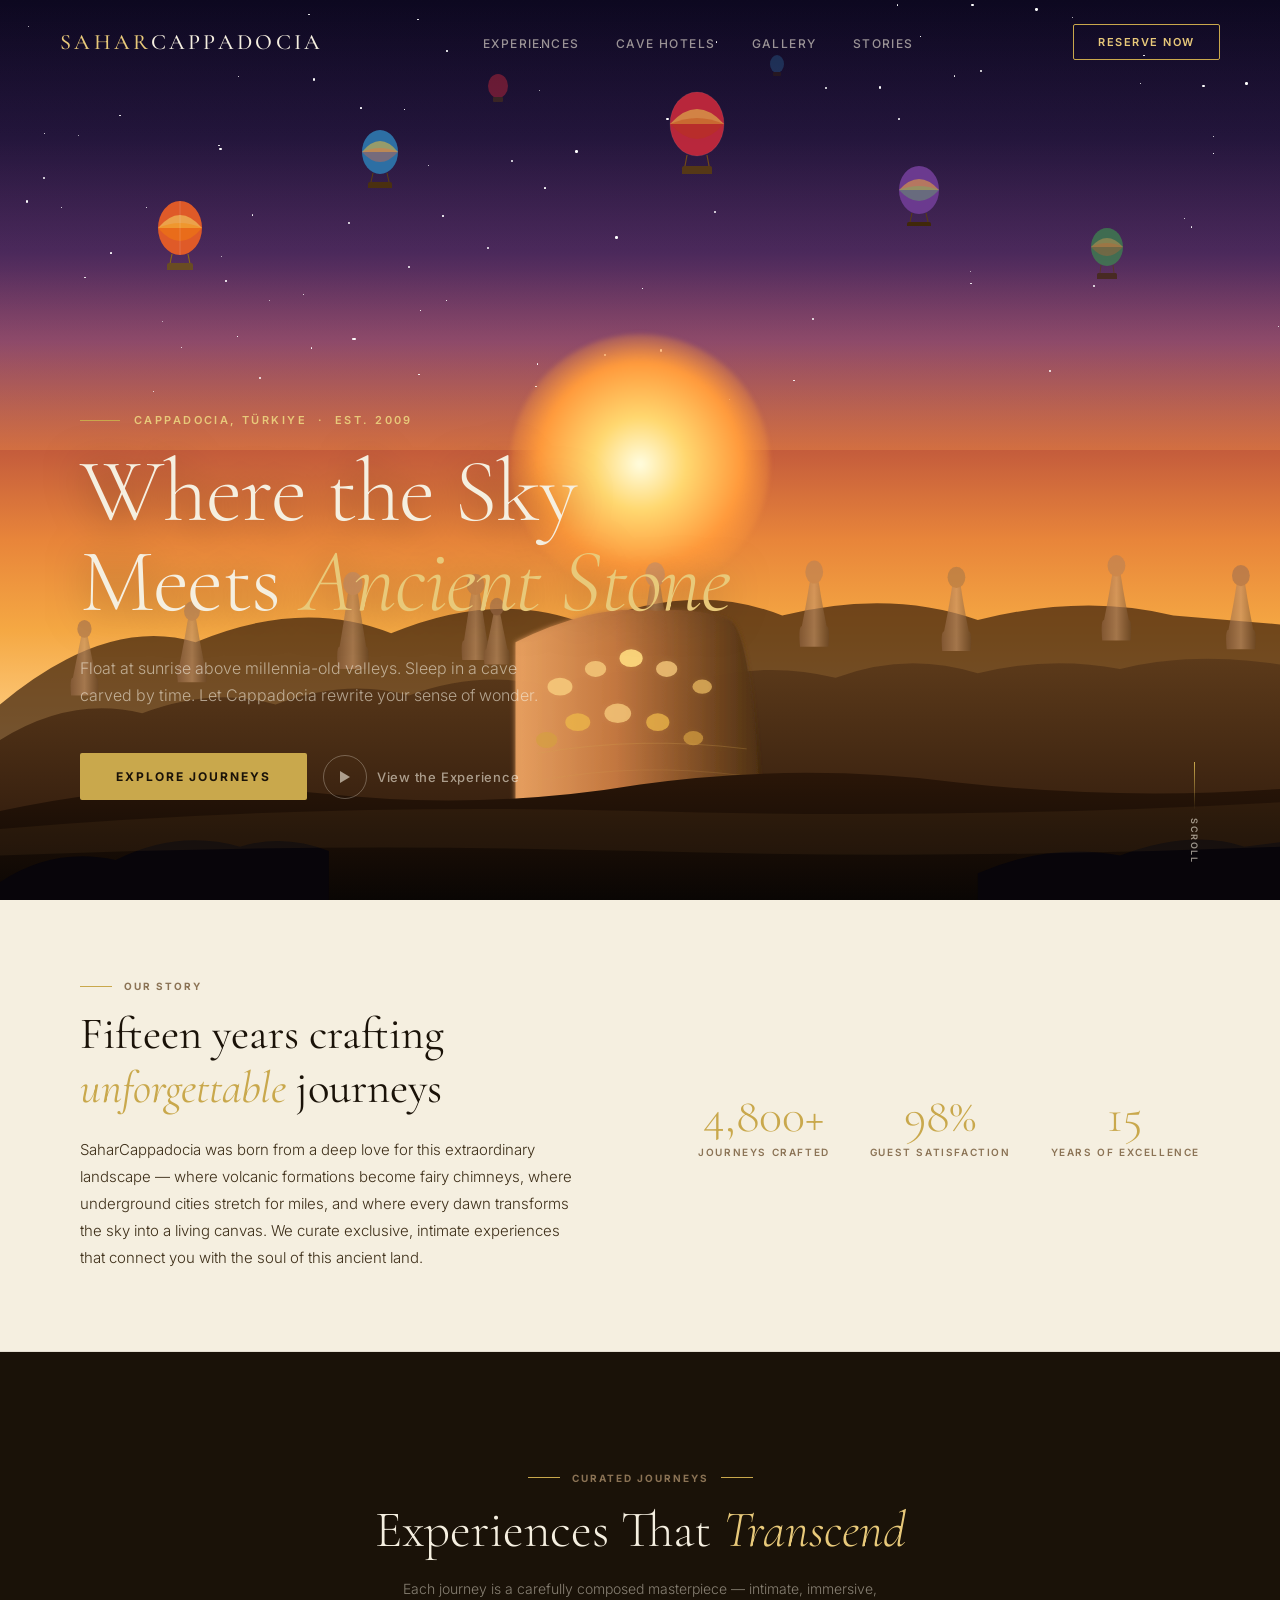
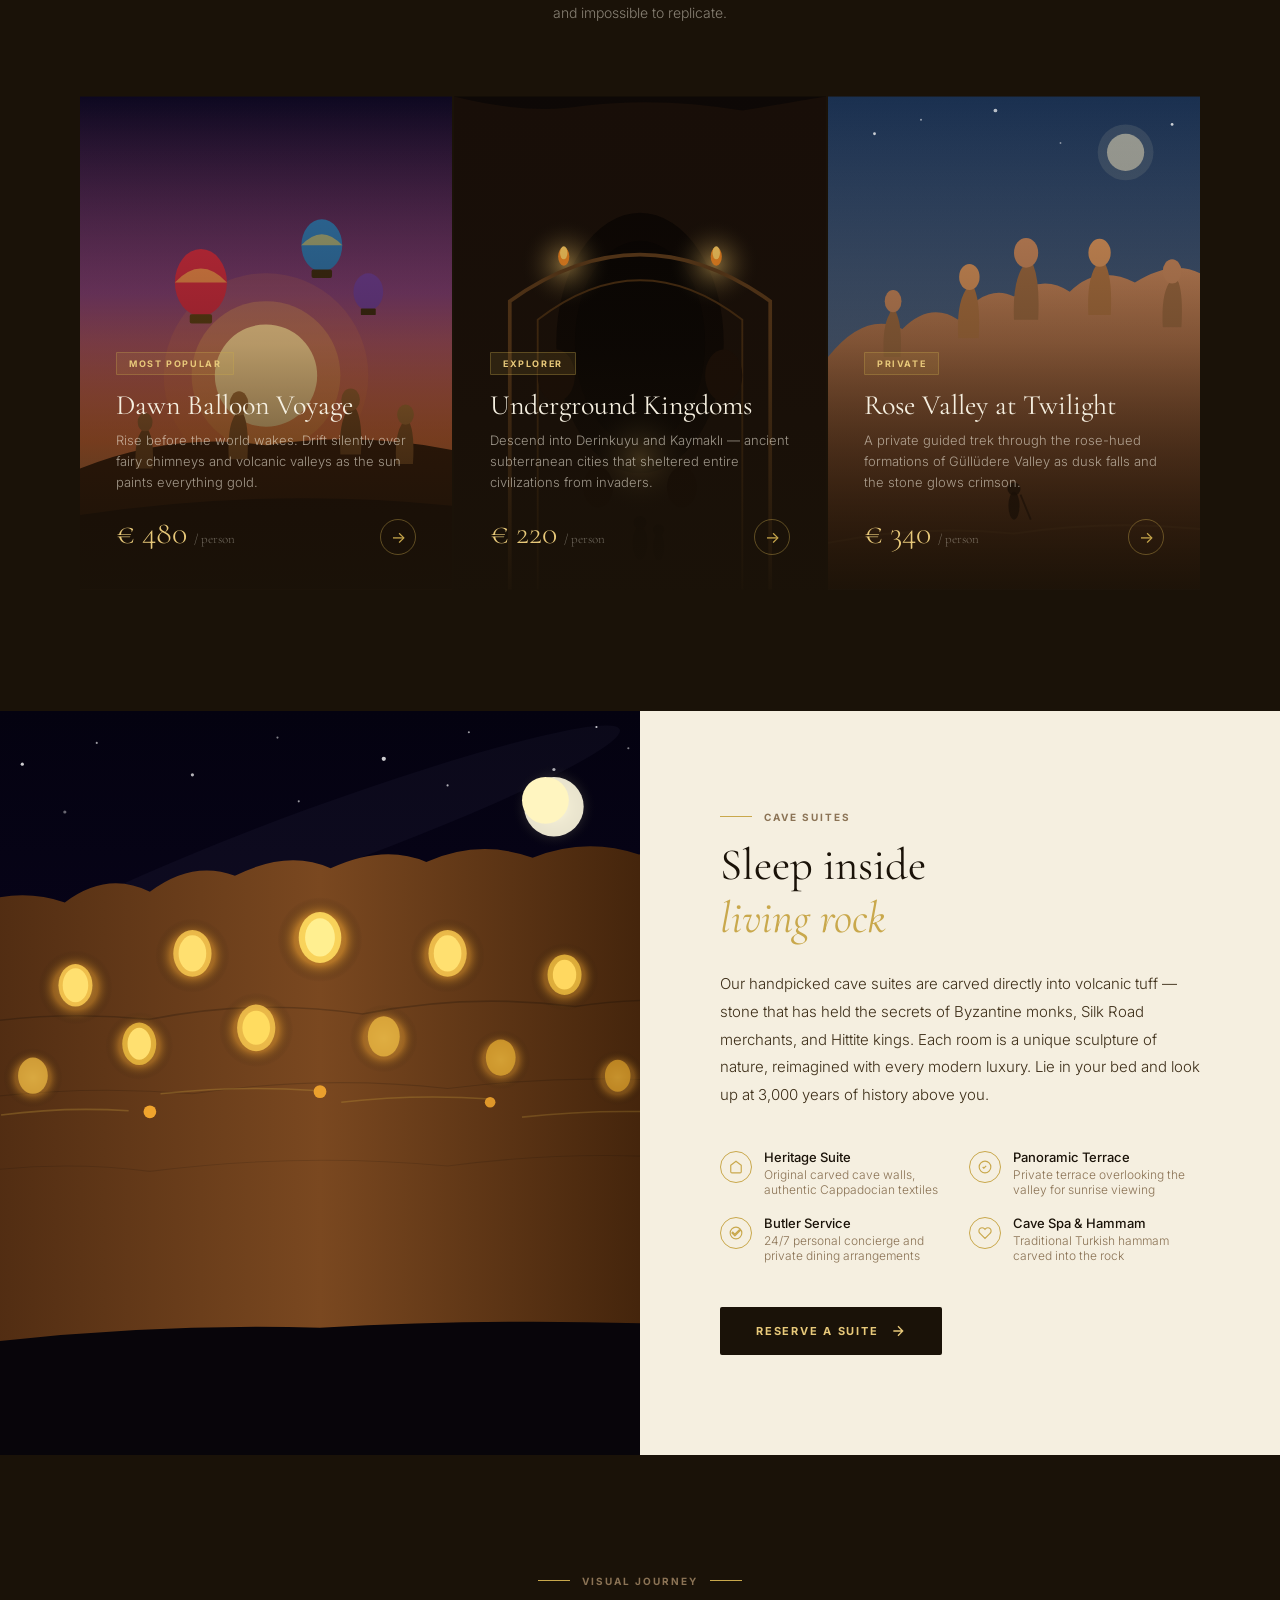
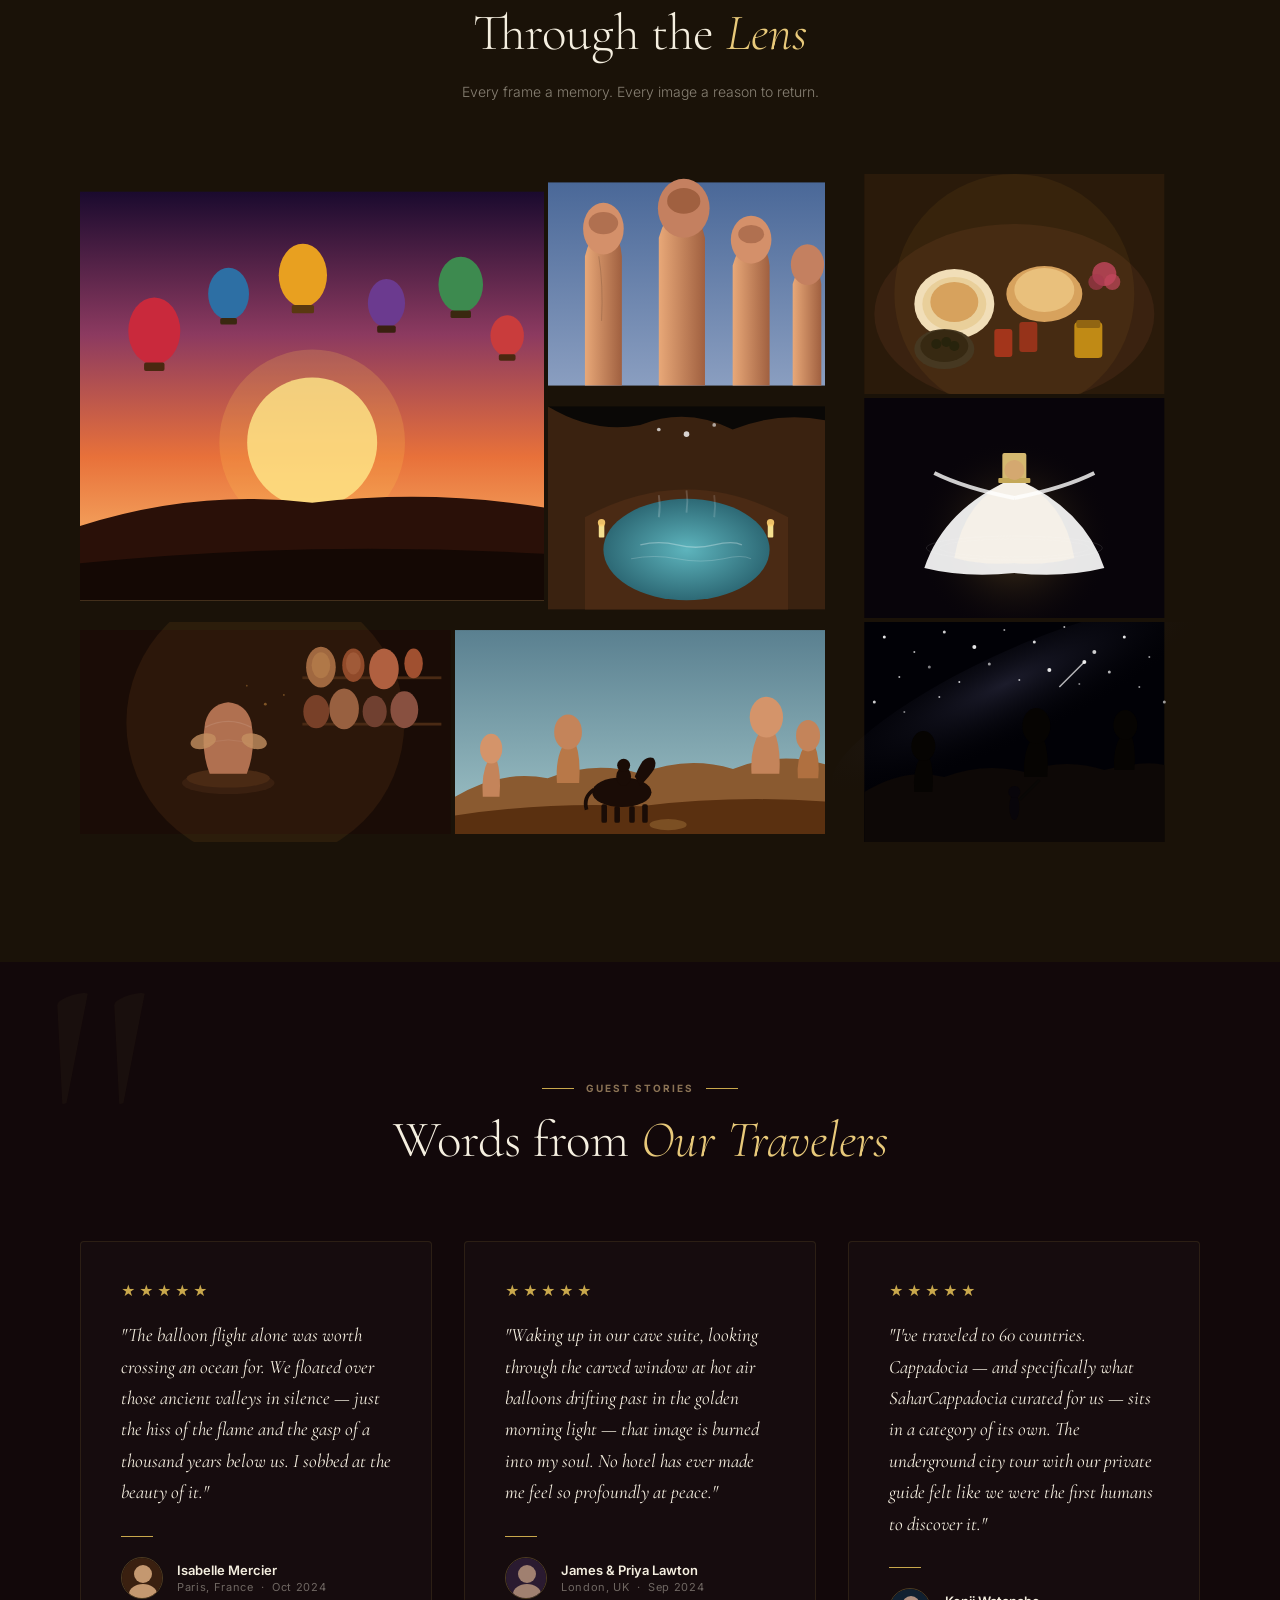
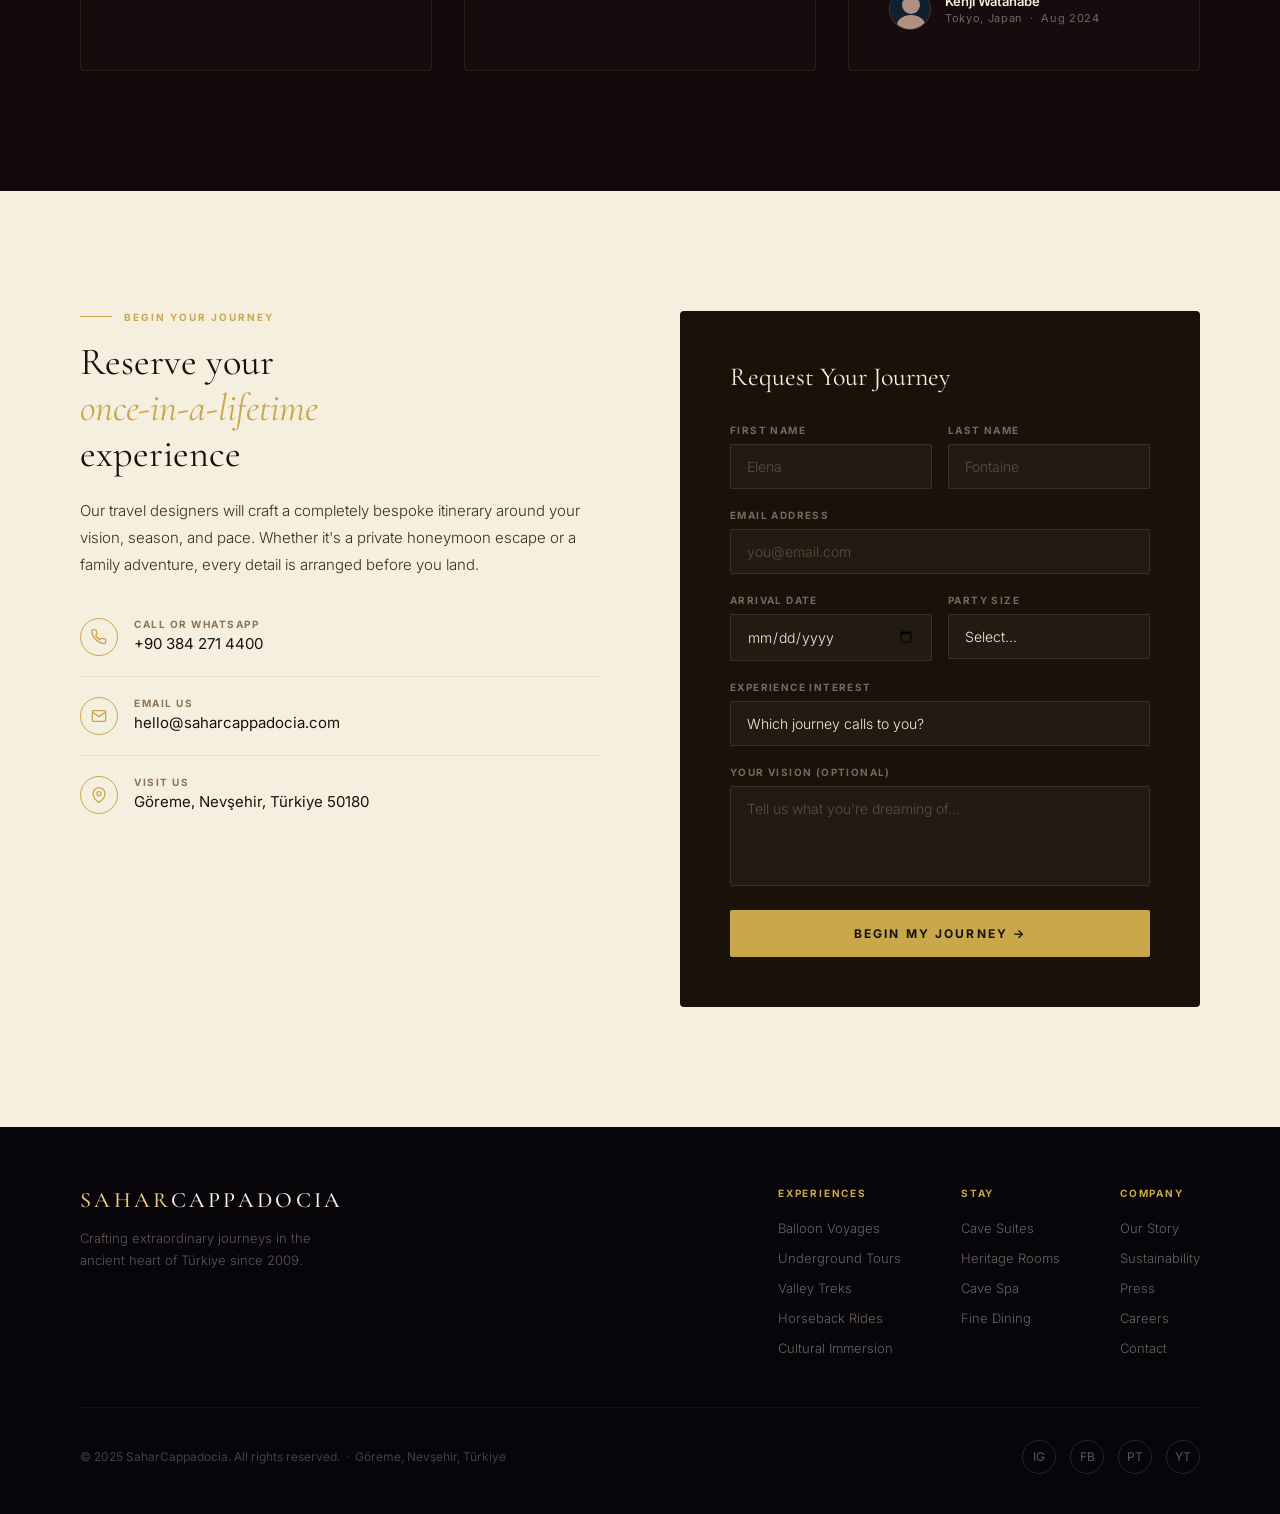
==== index.html @ 746d3b8e "Rename sahar-cappadocia.html to index.html" ====
<!DOCTYPE html>
<html lang="en">
<head>
  <meta charset="UTF-8">
  <meta name="viewport" content="width=device-width, initial-scale=1.0">
  <title>SaharCappadocia — Luxury Travel in the Heart of Türkiye</title>
  <link rel="preconnect" href="https://fonts.googleapis.com">
  <link href="https://fonts.googleapis.com/css2?family=Cormorant+Garamond:ital,wght@0,300;0,400;0,500;0,600;1,300;1,400;1,500&family=Inter:wght@300;400;500;600&family=Playfair+Display:ital,wght@0,400;0,700;1,400&display=swap" rel="stylesheet">
  <style>
    *, *::before, *::after { box-sizing: border-box; margin: 0; padding: 0; }

    :root {
      --gold: #C9A84C;
      --gold-light: #E8C97A;
      --gold-pale: rgba(201,168,76,0.12);
      --cream: #F5EFE0;
      --cream-dim: rgba(245,239,224,0.6);
      --ink: #1A1208;
      --ink-mid: #3D2E18;
      --dawn-sky: #FF8C42;
      --dawn-mid: #FFB347;
      --dusk-purple: #2D1B4E;
      --stone: #8B7355;
      --stone-light: #C4A882;
    }

    html { scroll-behavior: smooth; }

    body {
      font-family: 'Inter', sans-serif;
      background: var(--ink);
      color: var(--cream);
      overflow-x: hidden;
    }

    /* ══════════════════════════
       NAVIGATION
    ══════════════════════════ */
    nav {
      position: fixed;
      top: 0; left: 0; right: 0;
      z-index: 100;
      padding: 24px 60px;
      display: flex;
      align-items: center;
      justify-content: space-between;
      transition: all 0.5s ease;
    }
    nav.scrolled {
      background: rgba(26,18,8,0.92);
      backdrop-filter: blur(20px);
      padding: 16px 60px;
      border-bottom: 1px solid rgba(201,168,76,0.15);
    }

    .nav-logo {
      font-family: 'Cormorant Garamond', serif;
      font-size: 22px;
      font-weight: 500;
      letter-spacing: 0.15em;
      text-transform: uppercase;
      color: var(--gold-light);
      text-decoration: none;
    }
    .nav-logo span { color: var(--cream); }

    .nav-links {
      display: flex;
      gap: 36px;
      list-style: none;
    }
    .nav-links a {
      font-size: 12px;
      font-weight: 500;
      letter-spacing: 0.12em;
      text-transform: uppercase;
      color: var(--cream-dim);
      text-decoration: none;
      transition: color 0.3s;
    }
    .nav-links a:hover { color: var(--gold-light); }

    .nav-cta {
      padding: 10px 24px;
      border: 1px solid var(--gold);
      border-radius: 2px;
      font-size: 11px;
      font-weight: 600;
      letter-spacing: 0.14em;
      text-transform: uppercase;
      color: var(--gold-light);
      text-decoration: none;
      transition: all 0.3s;
    }
    .nav-cta:hover { background: var(--gold); color: var(--ink); }

    /* ══════════════════════════
       HERO — CINEMATIC SUNRISE
    ══════════════════════════ */
    #hero {
      position: relative;
      width: 100vw;
      height: 100vh;
      min-height: 700px;
      overflow: hidden;
      display: flex;
      align-items: flex-end;
    }

    /* Sky gradient layers */
    .sky-layer {
      position: absolute;
      inset: 0;
    }

    #sky-base {
      background: linear-gradient(
        180deg,
        #0d0820 0%,
        #1a0f3a 15%,
        #3d1f5c 28%,
        #7b3a6e 38%,
        #c45c3c 50%,
        #e8853a 60%,
        #f5a843 70%,
        #fdc97a 80%,
        #fde8b8 90%,
        #fff5e0 100%
      );
    }

    /* Sun glow */
    #sun-glow {
      position: absolute;
      bottom: 34%;
      left: 50%;
      transform: translateX(-50%);
      width: 260px;
      height: 260px;
      border-radius: 50%;
      background: radial-gradient(circle, #fffde0 0%, #ffd870 25%, #ff9a3c 55%, transparent 75%);
      filter: blur(2px);
      animation: sunrise 8s ease-out forwards;
    }

    @keyframes sunrise {
      from { bottom: 28%; opacity: 0.4; }
      to   { bottom: 34%; opacity: 1; }
    }

    /* Atmospheric haze */
    #haze {
      position: absolute;
      bottom: 0; left: 0; right: 0;
      height: 50%;
      background: linear-gradient(to top,
        rgba(253,168,80,0.25) 0%,
        rgba(253,168,80,0.08) 40%,
        transparent 100%
      );
    }

    /* Mountain/valley silhouette — Cappadocia landscape */
    #landscape {
      position: absolute;
      bottom: 0; left: 0; right: 0;
      height: 55%;
    }

    #landscape svg {
      width: 100%;
      height: 100%;
      display: block;
    }

    /* Balloons */
    .balloon-wrap {
      position: absolute;
      animation: float linear infinite;
    }

    @keyframes float {
      0%   { transform: translateY(0px) translateX(0px); }
      25%  { transform: translateY(-18px) translateX(6px); }
      50%  { transform: translateY(-8px) translateX(-4px); }
      75%  { transform: translateY(-22px) translateX(8px); }
      100% { transform: translateY(0px) translateX(0px); }
    }

    @keyframes drift {
      0%   { left: -8%; }
      100% { left: 108%; }
    }

    /* Stars */
    #stars {
      position: absolute;
      top: 0; left: 0; right: 0;
      height: 45%;
      overflow: hidden;
    }

    .star {
      position: absolute;
      border-radius: 50%;
      background: #fff;
      animation: twinkle var(--dur, 3s) ease-in-out infinite;
    }

    @keyframes twinkle {
      0%, 100% { opacity: var(--op, 0.8); }
      50% { opacity: 0.1; }
    }

    /* Hero content */
    #hero-content {
      position: relative;
      z-index: 10;
      width: 100%;
      padding: 0 80px 100px;
    }

    .hero-eyebrow {
      display: flex;
      align-items: center;
      gap: 14px;
      margin-bottom: 20px;
      opacity: 0;
      animation: fadeUp 1s ease 0.8s forwards;
    }

    .hero-eyebrow-line {
      width: 40px;
      height: 1px;
      background: var(--gold);
    }

    .hero-eyebrow span {
      font-size: 11px;
      font-weight: 600;
      letter-spacing: 0.22em;
      text-transform: uppercase;
      color: var(--gold-light);
    }

    .hero-title {
      font-family: 'Cormorant Garamond', serif;
      font-size: clamp(52px, 7vw, 96px);
      font-weight: 300;
      line-height: 1.0;
      letter-spacing: -0.01em;
      color: var(--cream);
      margin-bottom: 28px;
      opacity: 0;
      animation: fadeUp 1s ease 1s forwards;
      text-shadow: 0 4px 40px rgba(0,0,0,0.5);
    }

    .hero-title em {
      font-style: italic;
      color: var(--gold-light);
    }

    .hero-subtitle {
      font-size: 16px;
      font-weight: 300;
      line-height: 1.7;
      color: var(--cream-dim);
      max-width: 480px;
      margin-bottom: 44px;
      opacity: 0;
      animation: fadeUp 1s ease 1.2s forwards;
    }

    .hero-actions {
      display: flex;
      gap: 16px;
      align-items: center;
      opacity: 0;
      animation: fadeUp 1s ease 1.4s forwards;
    }

    .btn-primary {
      padding: 16px 36px;
      background: var(--gold);
      color: var(--ink);
      font-size: 12px;
      font-weight: 700;
      letter-spacing: 0.16em;
      text-transform: uppercase;
      text-decoration: none;
      border-radius: 2px;
      transition: all 0.3s;
    }
    .btn-primary:hover { background: var(--gold-light); transform: translateY(-2px); }

    .btn-ghost {
      display: flex;
      align-items: center;
      gap: 10px;
      color: var(--cream-dim);
      font-size: 13px;
      font-weight: 500;
      letter-spacing: 0.06em;
      text-decoration: none;
      transition: color 0.3s;
    }
    .btn-ghost:hover { color: var(--gold-light); }

    .play-circle {
      width: 44px;
      height: 44px;
      border-radius: 50%;
      border: 1px solid rgba(245,239,224,0.3);
      display: flex;
      align-items: center;
      justify-content: center;
      transition: border-color 0.3s;
    }
    .btn-ghost:hover .play-circle { border-color: var(--gold); }

    /* Scroll indicator */
    .scroll-hint {
      position: absolute;
      bottom: 36px;
      right: 80px;
      z-index: 10;
      display: flex;
      flex-direction: column;
      align-items: center;
      gap: 8px;
      opacity: 0;
      animation: fadeUp 1s ease 2s forwards;
    }

    .scroll-hint span {
      font-size: 9px;
      font-weight: 600;
      letter-spacing: 0.18em;
      text-transform: uppercase;
      color: var(--cream-dim);
      writing-mode: vertical-rl;
    }

    .scroll-line {
      width: 1px;
      height: 48px;
      background: linear-gradient(to bottom, var(--gold), transparent);
      animation: scrollPulse 2s ease-in-out infinite;
    }

    @keyframes scrollPulse {
      0%, 100% { opacity: 0.5; }
      50% { opacity: 1; }
    }

    @keyframes fadeUp {
      from { opacity: 0; transform: translateY(30px); }
      to   { opacity: 1; transform: translateY(0); }
    }

    /* ══════════════════════════
       INTRO STRIP
    ══════════════════════════ */
    #intro {
      background: var(--cream);
      color: var(--ink);
      padding: 80px 80px;
      display: flex;
      align-items: center;
      gap: 60px;
      border-bottom: 1px solid rgba(26,18,8,0.08);
    }

    .intro-text {
      flex: 1;
    }

    .section-eyebrow {
      display: flex;
      align-items: center;
      gap: 12px;
      margin-bottom: 16px;
    }
    .eyebrow-line { width: 32px; height: 1px; background: var(--gold); }
    .eyebrow-label {
      font-size: 10px;
      font-weight: 700;
      letter-spacing: 0.2em;
      text-transform: uppercase;
      color: var(--stone);
    }

    .intro-headline {
      font-family: 'Cormorant Garamond', serif;
      font-size: clamp(32px, 3.5vw, 52px);
      font-weight: 400;
      line-height: 1.2;
      color: var(--ink);
      margin-bottom: 20px;
    }
    .intro-headline em { font-style: italic; color: var(--gold); }

    .intro-body {
      font-size: 15px;
      font-weight: 300;
      line-height: 1.8;
      color: var(--ink-mid);
      max-width: 500px;
    }

    .intro-stats {
      display: flex;
      gap: 40px;
      flex-shrink: 0;
    }

    .stat {
      text-align: center;
    }
    .stat-num {
      font-family: 'Cormorant Garamond', serif;
      font-size: 48px;
      font-weight: 300;
      color: var(--gold);
      line-height: 1;
    }
    .stat-label {
      font-size: 10px;
      font-weight: 600;
      letter-spacing: 0.16em;
      text-transform: uppercase;
      color: var(--stone);
      margin-top: 6px;
    }

    /* ══════════════════════════
       EXPERIENCES / TOUR PACKAGES
    ══════════════════════════ */
    #experiences {
      background: var(--ink);
      padding: 120px 80px;
    }

    .section-header {
      text-align: center;
      margin-bottom: 70px;
    }

    .section-title {
      font-family: 'Cormorant Garamond', serif;
      font-size: clamp(36px, 4vw, 60px);
      font-weight: 300;
      line-height: 1.2;
      color: var(--cream);
      margin-bottom: 16px;
    }
    .section-title em { font-style: italic; color: var(--gold-light); }

    .section-sub {
      font-size: 14px;
      font-weight: 300;
      color: rgba(245,239,224,0.5);
      max-width: 500px;
      margin: 0 auto;
      line-height: 1.7;
    }

    .packages-grid {
      display: grid;
      grid-template-columns: repeat(3, 1fr);
      gap: 2px;
    }

    .package-card {
      position: relative;
      overflow: hidden;
      cursor: pointer;
    }

    .package-visual {
      width: 100%;
      aspect-ratio: 3/4;
      position: relative;
      overflow: hidden;
    }

    /* SVG scene backgrounds for packages */
    .pkg-scene {
      width: 100%;
      height: 100%;
      display: block;
      transition: transform 0.8s cubic-bezier(0.25, 0.46, 0.45, 0.94);
    }
    .package-card:hover .pkg-scene { transform: scale(1.06); }

    .package-overlay {
      position: absolute;
      inset: 0;
      background: linear-gradient(to top, rgba(26,18,8,0.95) 0%, rgba(26,18,8,0.3) 50%, transparent 100%);
      display: flex;
      flex-direction: column;
      justify-content: flex-end;
      padding: 36px;
    }

    .pkg-tag {
      display: inline-block;
      padding: 5px 12px;
      background: var(--gold-pale);
      border: 1px solid rgba(201,168,76,0.3);
      border-radius: 1px;
      font-size: 9px;
      font-weight: 700;
      letter-spacing: 0.18em;
      text-transform: uppercase;
      color: var(--gold-light);
      margin-bottom: 14px;
      width: fit-content;
    }

    .pkg-title {
      font-family: 'Cormorant Garamond', serif;
      font-size: 28px;
      font-weight: 400;
      color: var(--cream);
      margin-bottom: 8px;
      line-height: 1.2;
    }

    .pkg-desc {
      font-size: 13px;
      font-weight: 300;
      color: rgba(245,239,224,0.6);
      line-height: 1.6;
      margin-bottom: 20px;
    }

    .pkg-price-row {
      display: flex;
      align-items: baseline;
      justify-content: space-between;
    }

    .pkg-price {
      font-family: 'Cormorant Garamond', serif;
      font-size: 32px;
      color: var(--gold-light);
      font-weight: 300;
    }
    .pkg-price span { font-size: 13px; color: rgba(245,239,224,0.4); }

    .pkg-arrow {
      width: 36px;
      height: 36px;
      border: 1px solid rgba(201,168,76,0.4);
      border-radius: 50%;
      display: flex;
      align-items: center;
      justify-content: center;
      color: var(--gold);
      transition: all 0.3s;
    }
    .package-card:hover .pkg-arrow { background: var(--gold); color: var(--ink); }

    /* ══════════════════════════
       CAVE HOTEL LUXURY
    ══════════════════════════ */
    #hotel {
      background: var(--cream);
      color: var(--ink);
      padding: 0;
      display: grid;
      grid-template-columns: 1fr 1fr;
      min-height: 700px;
    }

    .hotel-visual {
      position: relative;
      overflow: hidden;
    }

    #hotel-scene {
      width: 100%;
      height: 100%;
      min-height: 600px;
      display: block;
    }

    .hotel-content {
      padding: 100px 80px;
      display: flex;
      flex-direction: column;
      justify-content: center;
    }

    .hotel-headline {
      font-family: 'Cormorant Garamond', serif;
      font-size: clamp(36px, 3.5vw, 54px);
      font-weight: 400;
      line-height: 1.2;
      color: var(--ink);
      margin-bottom: 24px;
    }
    .hotel-headline em { font-style: italic; color: var(--gold); }

    .hotel-body {
      font-size: 15px;
      font-weight: 300;
      line-height: 1.85;
      color: var(--ink-mid);
      margin-bottom: 40px;
    }

    .amenities {
      display: grid;
      grid-template-columns: 1fr 1fr;
      gap: 18px;
      margin-bottom: 44px;
    }

    .amenity {
      display: flex;
      align-items: flex-start;
      gap: 12px;
    }

    .amenity-icon {
      width: 32px;
      height: 32px;
      border: 1px solid var(--gold);
      border-radius: 50%;
      display: flex;
      align-items: center;
      justify-content: center;
      flex-shrink: 0;
      margin-top: 2px;
    }

    .amenity-icon svg { color: var(--gold); }

    .amenity-label {
      font-size: 13px;
      font-weight: 500;
      color: var(--ink);
      margin-bottom: 2px;
    }
    .amenity-desc {
      font-size: 12px;
      color: var(--stone);
      font-weight: 300;
    }

    .btn-dark {
      display: inline-flex;
      align-items: center;
      gap: 12px;
      padding: 16px 36px;
      background: var(--ink);
      color: var(--gold-light);
      font-size: 11px;
      font-weight: 700;
      letter-spacing: 0.16em;
      text-transform: uppercase;
      text-decoration: none;
      border-radius: 2px;
      width: fit-content;
      transition: all 0.3s;
    }
    .btn-dark:hover { background: var(--ink-mid); transform: translateY(-2px); }

    /* ══════════════════════════
       GALLERY
    ══════════════════════════ */
    #gallery {
      background: var(--ink);
      padding: 120px 80px;
    }

    .gallery-grid {
      display: grid;
      grid-template-columns: repeat(12, 1fr);
      grid-template-rows: repeat(3, 220px);
      gap: 4px;
      margin-top: 60px;
    }

    .gallery-item {
      position: relative;
      overflow: hidden;
      cursor: pointer;
    }

    .gallery-item svg {
      width: 100%;
      height: 100%;
      display: block;
      transition: transform 0.8s cubic-bezier(0.25, 0.46, 0.45, 0.94);
    }
    .gallery-item:hover svg { transform: scale(1.08); }

    .gallery-item::after {
      content: '';
      position: absolute;
      inset: 0;
      background: rgba(26,18,8,0.0);
      transition: background 0.3s;
    }
    .gallery-item:hover::after { background: rgba(201,168,76,0.1); }

    .g1 { grid-column: 1 / 6; grid-row: 1 / 3; }
    .g2 { grid-column: 6 / 9; grid-row: 1 / 2; }
    .g3 { grid-column: 9 / 13; grid-row: 1 / 2; }
    .g4 { grid-column: 6 / 9; grid-row: 2 / 3; }
    .g5 { grid-column: 9 / 13; grid-row: 2 / 3; }
    .g6 { grid-column: 1 / 5; grid-row: 3 / 4; }
    .g7 { grid-column: 5 / 9; grid-row: 3 / 4; }
    .g8 { grid-column: 9 / 13; grid-row: 3 / 4; }

    /* ══════════════════════════
       TESTIMONIALS
    ══════════════════════════ */
    #testimonials {
      background: #12080A;
      padding: 120px 80px;
      position: relative;
      overflow: hidden;
    }

    #testimonials::before {
      content: '"';
      position: absolute;
      top: -40px;
      left: 40px;
      font-family: 'Cormorant Garamond', serif;
      font-size: 400px;
      color: rgba(201,168,76,0.04);
      line-height: 1;
      pointer-events: none;
    }

    .testimonials-grid {
      display: grid;
      grid-template-columns: repeat(3, 1fr);
      gap: 32px;
      margin-top: 60px;
    }

    .testimonial-card {
      background: rgba(255,255,255,0.02);
      border: 1px solid rgba(201,168,76,0.12);
      border-radius: 4px;
      padding: 40px;
      transition: all 0.4s;
    }
    .testimonial-card:hover {
      background: rgba(201,168,76,0.04);
      border-color: rgba(201,168,76,0.25);
      transform: translateY(-4px);
    }

    .stars {
      display: flex;
      gap: 3px;
      margin-bottom: 20px;
    }

    .star-icon { color: var(--gold); font-size: 14px; }

    .testimonial-quote {
      font-family: 'Cormorant Garamond', serif;
      font-size: 19px;
      font-weight: 400;
      font-style: italic;
      line-height: 1.65;
      color: var(--cream);
      margin-bottom: 28px;
    }

    .testimonial-divider {
      width: 32px;
      height: 1px;
      background: var(--gold);
      margin-bottom: 20px;
    }

    .testimonial-author {
      display: flex;
      align-items: center;
      gap: 14px;
    }

    .author-avatar {
      width: 42px;
      height: 42px;
      border-radius: 50%;
      overflow: hidden;
      border: 1px solid rgba(201,168,76,0.3);
      flex-shrink: 0;
    }

    .author-name {
      font-size: 13px;
      font-weight: 600;
      color: var(--cream);
      margin-bottom: 2px;
    }

    .author-origin {
      font-size: 11px;
      color: rgba(245,239,224,0.4);
      letter-spacing: 0.06em;
    }

    /* ══════════════════════════
       BOOKING / CONTACT
    ══════════════════════════ */
    #booking {
      background: var(--cream);
      color: var(--ink);
      padding: 120px 80px;
      display: grid;
      grid-template-columns: 1fr 1fr;
      gap: 80px;
      align-items: start;
    }

    .booking-info .section-eyebrow .eyebrow-label { color: var(--gold); }

    .booking-headline {
      font-family: 'Cormorant Garamond', serif;
      font-size: clamp(36px, 3vw, 52px);
      font-weight: 400;
      line-height: 1.2;
      color: var(--ink);
      margin-bottom: 20px;
    }
    .booking-headline em { font-style: italic; color: var(--gold); }

    .booking-body {
      font-size: 15px;
      font-weight: 300;
      line-height: 1.8;
      color: var(--ink-mid);
      margin-bottom: 40px;
    }

    .contact-items {
      display: flex;
      flex-direction: column;
      gap: 20px;
    }

    .contact-item {
      display: flex;
      align-items: flex-start;
      gap: 16px;
      padding-bottom: 20px;
      border-bottom: 1px solid rgba(26,18,8,0.08);
    }
    .contact-item:last-child { border-bottom: none; }

    .contact-icon {
      width: 38px;
      height: 38px;
      border: 1px solid var(--gold);
      border-radius: 50%;
      display: flex;
      align-items: center;
      justify-content: center;
      flex-shrink: 0;
      color: var(--gold);
    }

    .contact-label {
      font-size: 10px;
      font-weight: 700;
      letter-spacing: 0.15em;
      text-transform: uppercase;
      color: var(--stone);
      margin-bottom: 4px;
    }
    .contact-value {
      font-size: 15px;
      font-weight: 400;
      color: var(--ink);
    }

    /* Booking form */
    .booking-form-wrap {
      background: var(--ink);
      padding: 50px;
      border-radius: 4px;
    }

    .form-title {
      font-family: 'Cormorant Garamond', serif;
      font-size: 26px;
      font-weight: 400;
      color: var(--cream);
      margin-bottom: 32px;
    }

    .form-row {
      display: grid;
      grid-template-columns: 1fr 1fr;
      gap: 16px;
    }

    .form-group {
      margin-bottom: 20px;
    }

    .form-label {
      display: block;
      font-size: 10px;
      font-weight: 700;
      letter-spacing: 0.14em;
      text-transform: uppercase;
      color: rgba(245,239,224,0.4);
      margin-bottom: 8px;
    }

    .form-input, .form-select, .form-textarea {
      width: 100%;
      padding: 13px 16px;
      background: rgba(255,255,255,0.04);
      border: 1px solid rgba(245,239,224,0.1);
      border-radius: 2px;
      font-family: 'Inter', sans-serif;
      font-size: 14px;
      font-weight: 300;
      color: var(--cream);
      transition: border-color 0.3s;
      outline: none;
    }
    .form-input::placeholder { color: rgba(245,239,224,0.25); }
    .form-input:focus, .form-select:focus, .form-textarea:focus {
      border-color: rgba(201,168,76,0.5);
    }
    .form-select { cursor: pointer; appearance: none; }
    .form-textarea { resize: none; height: 100px; }

    .form-submit {
      width: 100%;
      padding: 16px;
      background: var(--gold);
      border: none;
      border-radius: 2px;
      font-family: 'Inter', sans-serif;
      font-size: 12px;
      font-weight: 700;
      letter-spacing: 0.18em;
      text-transform: uppercase;
      color: var(--ink);
      cursor: pointer;
      transition: all 0.3s;
    }
    .form-submit:hover { background: var(--gold-light); }

    /* ══════════════════════════
       FOOTER
    ══════════════════════════ */
    footer {
      background: #08050A;
      padding: 60px 80px 40px;
    }

    .footer-top {
      display: flex;
      justify-content: space-between;
      align-items: flex-start;
      padding-bottom: 40px;
      border-bottom: 1px solid rgba(245,239,224,0.06);
      margin-bottom: 32px;
    }

    .footer-brand .nav-logo {
      display: block;
      margin-bottom: 14px;
    }

    .footer-tagline {
      font-size: 13px;
      font-weight: 300;
      color: rgba(245,239,224,0.35);
      max-width: 240px;
      line-height: 1.7;
    }

    .footer-links-group {
      display: flex;
      gap: 60px;
    }

    .footer-col h4 {
      font-size: 10px;
      font-weight: 700;
      letter-spacing: 0.18em;
      text-transform: uppercase;
      color: var(--gold);
      margin-bottom: 18px;
    }

    .footer-col ul { list-style: none; }
    .footer-col li { margin-bottom: 10px; }
    .footer-col a {
      font-size: 13px;
      font-weight: 300;
      color: rgba(245,239,224,0.4);
      text-decoration: none;
      transition: color 0.3s;
    }
    .footer-col a:hover { color: var(--gold-light); }

    .footer-bottom {
      display: flex;
      justify-content: space-between;
      align-items: center;
    }

    .copyright {
      font-size: 12px;
      color: rgba(245,239,224,0.25);
    }

    .social-links {
      display: flex;
      gap: 14px;
    }

    .social-link {
      width: 34px;
      height: 34px;
      border: 1px solid rgba(245,239,224,0.12);
      border-radius: 50%;
      display: flex;
      align-items: center;
      justify-content: center;
      color: rgba(245,239,224,0.35);
      text-decoration: none;
      font-size: 12px;
      transition: all 0.3s;
    }
    .social-link:hover { border-color: var(--gold); color: var(--gold); }

    /* ══════════════════════════
       SCROLL ANIMATIONS
    ══════════════════════════ */
    .reveal {
      opacity: 0;
      transform: translateY(40px);
      transition: opacity 0.9s cubic-bezier(0.16,1,0.3,1), transform 0.9s cubic-bezier(0.16,1,0.3,1);
    }
    .reveal.visible { opacity: 1; transform: none; }
    .reveal-delay-1 { transition-delay: 0.15s; }
    .reveal-delay-2 { transition-delay: 0.3s; }
    .reveal-delay-3 { transition-delay: 0.45s; }

    /* ══════════════════════════
       RESPONSIVE
    ══════════════════════════ */
    @media (max-width: 1100px) {
      nav, #hero-content, #intro, #experiences, #gallery, #booking, footer { padding-left: 40px; padding-right: 40px; }
      .packages-grid { grid-template-columns: 1fr; }
      #hotel { grid-template-columns: 1fr; }
      .hotel-content { padding: 60px 40px; }
      .testimonials-grid { grid-template-columns: 1fr; }
      #booking { grid-template-columns: 1fr; gap: 40px; }
      .footer-links-group { gap: 30px; }
    }

    @media (max-width: 768px) {
      .nav-links { display: none; }
      #hero-content { padding: 0 24px 80px; }
      #intro { flex-direction: column; padding: 60px 24px; }
      .intro-stats { justify-content: center; }
      .gallery-grid { grid-template-columns: 1fr 1fr; grid-template-rows: auto; }
      .g1,.g2,.g3,.g4,.g5,.g6,.g7,.g8 { grid-column: auto; grid-row: auto; }
      .footer-top { flex-direction: column; gap: 32px; }
    }
  </style>
</head>
<body>

<!-- ══════════════════════════════════════════
     NAVIGATION
══════════════════════════════════════════ -->
<nav id="main-nav">
  <a href="#" class="nav-logo">Sahar<span>Cappadocia</span></a>
  <ul class="nav-links">
    <li><a href="#experiences">Experiences</a></li>
    <li><a href="#hotel">Cave Hotels</a></li>
    <li><a href="#gallery">Gallery</a></li>
    <li><a href="#testimonials">Stories</a></li>
  </ul>
  <a href="#booking" class="nav-cta">Reserve Now</a>
</nav>

<!-- ══════════════════════════════════════════
     HERO — CINEMATIC SUNRISE
══════════════════════════════════════════ -->
<section id="hero">

  <!-- Sky -->
  <div class="sky-layer" id="sky-base"></div>
  <div class="sky-layer" id="haze"></div>

  <!-- Stars -->
  <div id="stars"></div>

  <!-- Sun -->
  <div id="sun-glow"></div>

  <!-- Hot Air Balloons -->
  <div class="balloon-wrap" style="left:12%;top:22%;animation-duration:9s;animation-delay:0s;opacity:0.95;">
    <svg width="52" height="72" viewBox="0 0 52 72">
      <ellipse cx="26" cy="30" rx="22" ry="27" fill="#E85D26"/>
      <path d="M4 30 Q26 4 48 30" fill="rgba(255,220,100,0.6)"/>
      <line x1="18" y1="56" x2="16" y2="66" stroke="#8B6914" stroke-width="1.2"/>
      <line x1="34" y1="56" x2="36" y2="66" stroke="#8B6914" stroke-width="1.2"/>
      <rect x="13" y="65" width="26" height="9" rx="2" fill="#6B4E20"/>
      <path d="M4 30 Q26 56 48 30 Q26 20 4 30Z" fill="rgba(255,140,0,0.4)"/>
      <line x1="26" y1="3" x2="26" y2="57" stroke="rgba(255,255,255,0.2)" stroke-width="0.8"/>
    </svg>
  </div>

  <div class="balloon-wrap" style="left:28%;top:14%;animation-duration:11s;animation-delay:1s;">
    <svg width="44" height="62" viewBox="0 0 44 62">
      <ellipse cx="22" cy="26" rx="18" ry="22" fill="#2D6FA4"/>
      <path d="M4 26 Q22 4 40 26" fill="rgba(255,200,50,0.5)"/>
      <path d="M4 26 Q22 46 40 26 Q22 18 4 26Z" fill="rgba(255,100,50,0.35)"/>
      <line x1="15" y1="47" x2="13" y2="56" stroke="#5A3E10" stroke-width="1"/>
      <line x1="29" y1="47" x2="31" y2="56" stroke="#5A3E10" stroke-width="1"/>
      <rect x="10" y="56" width="24" height="8" rx="2" fill="#4A3010"/>
    </svg>
  </div>

  <div class="balloon-wrap" style="left:52%;top:10%;animation-duration:13s;animation-delay:2s;opacity:0.9;">
    <svg width="62" height="84" viewBox="0 0 62 84">
      <ellipse cx="31" cy="34" rx="27" ry="32" fill="#C9293C"/>
      <path d="M4 34 Q31 4 58 34" fill="rgba(255,230,80,0.55)"/>
      <path d="M4 34 Q31 64 58 34 Q31 22 4 34Z" fill="rgba(200,60,10,0.35)"/>
      <line x1="21" y1="65" x2="19" y2="76" stroke="#7A5015" stroke-width="1.2"/>
      <line x1="41" y1="65" x2="43" y2="76" stroke="#7A5015" stroke-width="1.2"/>
      <rect x="16" y="76" width="30" height="10" rx="2" fill="#5A3C12"/>
      <ellipse cx="31" cy="34" rx="27" ry="32" fill="none" stroke="rgba(255,255,255,0.08)" stroke-width="1"/>
    </svg>
  </div>

  <div class="balloon-wrap" style="left:70%;top:18%;animation-duration:10s;animation-delay:0.5s;">
    <svg width="46" height="64" viewBox="0 0 46 64">
      <ellipse cx="23" cy="28" rx="20" ry="24" fill="#6B3A8F"/>
      <path d="M3 28 Q23 6 43 28" fill="rgba(255,180,50,0.5)"/>
      <path d="M3 28 Q23 50 43 28 Q23 20 3 28Z" fill="rgba(100,180,100,0.4)"/>
      <line x1="16" y1="51" x2="14" y2="60" stroke="#5A3E10" stroke-width="1"/>
      <line x1="30" y1="51" x2="32" y2="60" stroke="#5A3E10" stroke-width="1"/>
      <rect x="11" y="60" width="24" height="8" rx="2" fill="#40280A"/>
    </svg>
  </div>

  <div class="balloon-wrap" style="left:85%;top:25%;animation-duration:8s;animation-delay:3s;opacity:0.7;">
    <svg width="38" height="54" viewBox="0 0 38 54">
      <ellipse cx="19" cy="22" rx="16" ry="19" fill="#3D8A4F"/>
      <path d="M3 22 Q19 4 35 22" fill="rgba(255,200,80,0.5)"/>
      <path d="M3 22 Q19 40 35 22 Q19 14 3 22Z" fill="rgba(255,120,30,0.35)"/>
      <line x1="13" y1="40" x2="12" y2="48" stroke="#5A3E10" stroke-width="0.9"/>
      <line x1="25" y1="40" x2="26" y2="48" stroke="#5A3E10" stroke-width="0.9"/>
      <rect x="9" y="48" width="20" height="7" rx="1.5" fill="#40280A"/>
    </svg>
  </div>

  <!-- Tiny far balloons -->
  <div class="balloon-wrap" style="left:38%;top:8%;animation-duration:14s;animation-delay:4s;opacity:0.45;">
    <svg width="24" height="34" viewBox="0 0 24 34"><ellipse cx="12" cy="14" rx="10" ry="12" fill="#C9293C"/><rect x="7" y="25" width="10" height="5" rx="1" fill="#5A3C12"/></svg>
  </div>
  <div class="balloon-wrap" style="left:60%;top:6%;animation-duration:16s;animation-delay:2s;opacity:0.35;">
    <svg width="18" height="26" viewBox="0 0 18 26"><ellipse cx="9" cy="10" rx="7" ry="9" fill="#2D6FA4"/><rect x="5" y="18" width="8" height="4" rx="1" fill="#40280A"/></svg>
  </div>

  <!-- Cappadocia Landscape SVG -->
  <div id="landscape">
    <svg viewBox="0 0 1440 600" preserveAspectRatio="xMidYMax slice" xmlns="http://www.w3.org/2000/svg">
      <defs>
        <!-- Valley gradient -->
        <linearGradient id="valleyGrad" x1="0" y1="0" x2="0" y2="1">
          <stop offset="0%" stop-color="#5C3A1A"/>
          <stop offset="60%" stop-color="#3A2210"/>
          <stop offset="100%" stop-color="#1A0E08"/>
        </linearGradient>
        <!-- Fairy chimney gradient -->
        <linearGradient id="chimneyGrad" x1="0" y1="0" x2="1" y2="0">
          <stop offset="0%" stop-color="#8B6040"/>
          <stop offset="50%" stop-color="#C4946A"/>
          <stop offset="100%" stop-color="#6B4828"/>
        </linearGradient>
        <!-- Rock lit by sunrise -->
        <linearGradient id="rockLit" x1="0" y1="0" x2="1" y2="0">
          <stop offset="0%" stop-color="#E8A060"/>
          <stop offset="40%" stop-color="#C47840"/>
          <stop offset="100%" stop-color="#4A2E10"/>
        </linearGradient>
        <!-- Foreground dark -->
        <linearGradient id="fgGrad" x1="0" y1="0" x2="0" y2="1">
          <stop offset="0%" stop-color="#2A1608"/>
          <stop offset="100%" stop-color="#0A0604"/>
        </linearGradient>
        <!-- Warm glow filter -->
        <filter id="warmGlow">
          <feGaussianBlur in="SourceGraphic" stdDeviation="3" result="blur"/>
          <feMerge><feMergeNode in="blur"/><feMergeNode in="SourceGraphic"/></feMerge>
        </filter>
      </defs>

      <!-- Background mountains far -->
      <path d="M0 380 Q120 280 220 310 Q340 260 440 300 Q560 250 660 290 Q780 240 880 280 Q1000 250 1100 285 Q1220 255 1320 280 L1440 290 L1440 600 L0 600Z"
            fill="#3A1E0A" opacity="0.7"/>

      <!-- Mid-ground rocky plateau -->
      <path d="M0 420 Q80 370 160 390 Q240 360 310 380 Q390 350 460 370 Q540 340 620 360 Q700 330 780 355 Q860 330 940 350 Q1020 320 1100 345 Q1180 325 1260 340 Q1340 320 1440 335 L1440 600 L0 600Z"
            fill="url(#valleyGrad)"/>

      <!-- Fairy chimneys — background layer -->
      <g opacity="0.6" fill="url(#chimneyGrad)">
        <!-- Chimney 1 -->
        <path d="M80 370 Q78 350 82 350 Q88 320 90 310 Q92 298 95 295 Q98 298 100 310 Q102 320 108 350 Q112 350 110 370Z"/>
        <ellipse cx="95" cy="295" rx="8" ry="10" fill="#A07050"/>

        <!-- Chimney 2 -->
        <path d="M200 355 Q198 335 202 335 Q208 305 210 292 Q212 278 216 275 Q220 278 222 292 Q224 305 230 335 Q234 335 232 355Z"/>
        <ellipse cx="216" cy="275" rx="9" ry="11" fill="#B08060"/>

        <!-- Chimney 3 -->
        <path d="M380 340 Q378 315 382 315 Q388 280 390 264 Q392 248 397 244 Q402 248 404 264 Q406 280 412 315 Q416 315 414 340Z"/>
        <ellipse cx="397" cy="244" rx="11" ry="13" fill="#C09070"/>

        <!-- Chimney 4 cluster -->
        <path d="M520 330 Q518 308 522 308 Q527 276 529 262 Q531 248 535 245 Q539 248 541 262 Q543 276 548 308 Q552 308 550 330Z"/>
        <ellipse cx="535" cy="245" rx="10" ry="12" fill="#B88055"/>
        <path d="M545 335 Q543 318 547 318 Q552 295 554 284 Q556 273 559 270 Q562 273 564 284 Q566 295 571 318 Q575 318 573 335Z"/>
        <ellipse cx="559" cy="270" rx="8" ry="10" fill="#A07050"/>

        <!-- Chimney 5 -->
        <path d="M720 325 Q718 300 722 300 Q728 268 730 253 Q732 238 737 234 Q742 238 744 253 Q746 268 752 300 Q756 300 754 325Z"/>
        <ellipse cx="737" cy="234" rx="11" ry="14" fill="#C09070"/>

        <!-- Chimney 6 -->
        <path d="M900 315 Q898 292 902 292 Q908 262 910 248 Q912 234 916 231 Q920 234 922 248 Q924 262 930 292 Q934 292 932 315Z"/>
        <ellipse cx="916" cy="231" rx="10" ry="13" fill="#B88055"/>

        <!-- Chimney 7 -->
        <path d="M1060 320 Q1058 298 1062 298 Q1068 268 1070 254 Q1072 240 1076 237 Q1080 240 1082 254 Q1084 268 1090 298 Q1094 298 1092 320Z"/>
        <ellipse cx="1076" cy="237" rx="10" ry="12" fill="#A87848"/>

        <!-- Chimney 8 -->
        <path d="M1240 308 Q1238 285 1242 285 Q1248 255 1250 241 Q1252 227 1256 224 Q1260 227 1262 241 Q1264 255 1270 285 Q1274 285 1272 308Z"/>
        <ellipse cx="1256" cy="224" rx="10" ry="12" fill="#B88055"/>

        <!-- Chimney 9 -->
        <path d="M1380 318 Q1378 296 1382 296 Q1388 266 1390 252 Q1392 238 1396 235 Q1400 238 1402 252 Q1404 266 1410 296 Q1414 296 1412 318Z"/>
        <ellipse cx="1396" cy="235" rx="10" ry="12" fill="#A07050"/>
      </g>

      <!-- Cave hotel carved into cliff — center highlight -->
      <g filter="url(#warmGlow)">
        <!-- Large cliff mass with warm sunrise light -->
        <path d="M580 600 L580 310 Q620 290 660 280 Q700 270 740 275 Q780 270 820 285 Q850 295 860 600Z"
              fill="url(#rockLit)" opacity="0.9"/>

        <!-- Cave hotel windows -->
        <ellipse cx="630" cy="360" rx="14" ry="10" fill="#F5C87A" opacity="0.9"/>
        <ellipse cx="670" cy="340" rx="12" ry="9" fill="#F5C87A" opacity="0.85"/>
        <ellipse cx="710" cy="328" rx="13" ry="10" fill="#FFDC80" opacity="0.9"/>
        <ellipse cx="750" cy="340" rx="12" ry="9" fill="#F5C87A" opacity="0.8"/>
        <ellipse cx="790" cy="360" rx="11" ry="8" fill="#E8B860" opacity="0.75"/>

        <!-- Lower row -->
        <ellipse cx="615" cy="420" rx="12" ry="9" fill="#D4A040" opacity="0.7"/>
        <ellipse cx="650" cy="400" rx="14" ry="10" fill="#EDB84A" opacity="0.75"/>
        <ellipse cx="695" cy="390" rx="15" ry="11" fill="#F5C87A" opacity="0.8"/>
        <ellipse cx="740" cy="400" rx="13" ry="10" fill="#EDB84A" opacity="0.75"/>
        <ellipse cx="780" cy="418" rx="11" ry="8" fill="#D4A040" opacity="0.7"/>

        <!-- Terrace lines -->
        <path d="M605 435 Q720 415 840 430" stroke="rgba(210,160,80,0.3)" stroke-width="1" fill="none"/>
        <path d="M610 465 Q720 445 835 460" stroke="rgba(210,160,80,0.2)" stroke-width="1" fill="none"/>
      </g>

      <!-- Foreground dark valley -->
      <path d="M0 500 Q180 460 360 480 Q540 500 720 470 Q900 445 1080 468 Q1260 488 1440 475 L1440 600 L0 600Z"
            fill="url(#fgGrad)"/>

      <!-- Foreground rocks silhouette -->
      <path d="M0 580 Q60 540 130 555 Q200 520 270 540 Q320 525 370 545 L370 600 L0 600Z" fill="#08050A"/>
      <path d="M1100 570 Q1180 535 1260 550 Q1340 520 1400 540 L1440 535 L1440 600 L1100 600Z" fill="#08050A"/>

      <!-- Ground mist -->
      <path d="M0 520 Q360 490 720 500 Q1080 510 1440 490 L1440 540 Q1080 555 720 545 Q360 535 0 550Z"
            fill="rgba(255,180,80,0.06)"/>
    </svg>
  </div>

  <!-- Hero text -->
  <div id="hero-content">
    <div class="hero-eyebrow">
      <div class="hero-eyebrow-line"></div>
      <span>Cappadocia, Türkiye &nbsp;·&nbsp; Est. 2009</span>
    </div>
    <h1 class="hero-title">
      Where the Sky<br>Meets <em>Ancient Stone</em>
    </h1>
    <p class="hero-subtitle">
      Float at sunrise above millennia-old valleys. Sleep in a cave carved by time. Let Cappadocia rewrite your sense of wonder.
    </p>
    <div class="hero-actions">
      <a href="#experiences" class="btn-primary">Explore Journeys</a>
      <a href="#gallery" class="btn-ghost">
        <div class="play-circle">
          <svg width="10" height="12" viewBox="0 0 10 12" fill="currentColor"><path d="M0 0L10 6L0 12V0Z"/></svg>
        </div>
        View the Experience
      </a>
    </div>
  </div>

  <!-- Scroll hint -->
  <div class="scroll-hint">
    <div class="scroll-line"></div>
    <span>Scroll</span>
  </div>

</section>

<!-- ══════════════════════════════════════════
     INTRO STRIP
══════════════════════════════════════════ -->
<section id="intro">
  <div class="intro-text reveal">
    <div class="section-eyebrow">
      <div class="eyebrow-line"></div>
      <span class="eyebrow-label">Our Story</span>
    </div>
    <h2 class="intro-headline">
      Fifteen years crafting<br><em>unforgettable</em> journeys
    </h2>
    <p class="intro-body">
      SaharCappadocia was born from a deep love for this extraordinary landscape — where volcanic formations become fairy chimneys, where underground cities stretch for miles, and where every dawn transforms the sky into a living canvas. We curate exclusive, intimate experiences that connect you with the soul of this ancient land.
    </p>
  </div>
  <div class="intro-stats reveal reveal-delay-2">
    <div class="stat">
      <div class="stat-num">4,800+</div>
      <div class="stat-label">Journeys Crafted</div>
    </div>
    <div class="stat">
      <div class="stat-num">98%</div>
      <div class="stat-label">Guest Satisfaction</div>
    </div>
    <div class="stat">
      <div class="stat-num">15</div>
      <div class="stat-label">Years of Excellence</div>
    </div>
  </div>
</section>

<!-- ══════════════════════════════════════════
     EXPERIENCES / TOUR PACKAGES
══════════════════════════════════════════ -->
<section id="experiences">
  <div class="section-header reveal">
    <div class="section-eyebrow" style="justify-content:center;">
      <div class="eyebrow-line"></div>
      <span class="eyebrow-label">Curated Journeys</span>
      <div class="eyebrow-line"></div>
    </div>
    <h2 class="section-title">Experiences That <em>Transcend</em></h2>
    <p class="section-sub">Each journey is a carefully composed masterpiece — intimate, immersive, and impossible to replicate.</p>
  </div>

  <div class="packages-grid reveal reveal-delay-1">

    <!-- Package 1 — Balloon at Sunrise -->
    <div class="package-card">
      <div class="package-visual">
        <svg class="pkg-scene" viewBox="0 0 400 530" xmlns="http://www.w3.org/2000/svg">
          <defs>
            <linearGradient id="sky1" x1="0" y1="0" x2="0" y2="1">
              <stop offset="0%" stop-color="#0D0820"/>
              <stop offset="40%" stop-color="#7B3A6E"/>
              <stop offset="70%" stop-color="#E8713A"/>
              <stop offset="100%" stop-color="#FDCB7A"/>
            </linearGradient>
          </defs>
          <rect width="400" height="530" fill="url(#sky1)"/>
          <!-- Sun -->
          <circle cx="200" cy="300" r="55" fill="#FFF0C0" opacity="0.9"/>
          <circle cx="200" cy="300" r="80" fill="rgba(255,200,80,0.25)"/>
          <circle cx="200" cy="300" r="110" fill="rgba(255,150,50,0.12)"/>
          <!-- Landscape -->
          <path d="M0 400 Q100 360 200 375 Q300 360 400 380 L400 530 L0 530Z" fill="#3A1A08"/>
          <path d="M0 450 Q200 420 400 440 L400 530 L0 530Z" fill="#1A0A04"/>
          <!-- Chimneys -->
          <path d="M60 400 Q58 370 66 360 Q70 350 74 360 Q80 370 78 400Z" fill="#7B4A20"/>
          <ellipse cx="70" cy="350" rx="8" ry="10" fill="#9B6030"/>
          <path d="M160 390 Q158 355 167 342 Q171 330 176 342 Q182 355 180 390Z" fill="#8B5525"/>
          <ellipse cx="171" cy="330" rx="10" ry="13" fill="#AB7035"/>
          <path d="M280 385 Q278 352 287 338 Q292 326 298 338 Q304 352 302 385Z" fill="#7B4A20"/>
          <ellipse cx="291" cy="326" rx="10" ry="12" fill="#9B6030"/>
          <path d="M340 395 Q338 365 346 352 Q350 342 355 352 Q360 365 358 395Z" fill="#8B5525"/>
          <ellipse cx="350" cy="342" rx="9" ry="11" fill="#AB7035"/>
          <!-- Balloons -->
          <ellipse cx="130" cy="200" rx="28" ry="36" fill="#C9293C"/>
          <path d="M102 200 Q130 170 158 200" fill="rgba(255,220,80,0.5)"/>
          <rect x="118" y="234" width="24" height="10" rx="2" fill="#5A3C12"/>
          <ellipse cx="260" cy="160" rx="22" ry="28" fill="#2D6FA4"/>
          <path d="M238 160 Q260 136 282 160" fill="rgba(255,200,60,0.5)"/>
          <rect x="249" y="186" width="22" height="9" rx="2" fill="#3A2810"/>
          <ellipse cx="310" cy="210" rx="16" ry="20" fill="#6B3A8F"/>
          <rect x="302" y="228" width="16" height="7" rx="1" fill="#3A2810"/>
        </svg>
        <div class="package-overlay">
          <span class="pkg-tag">Most Popular</span>
          <h3 class="pkg-title">Dawn Balloon Voyage</h3>
          <p class="pkg-desc">Rise before the world wakes. Drift silently over fairy chimneys and volcanic valleys as the sun paints everything gold.</p>
          <div class="pkg-price-row">
            <div class="pkg-price">€ 480 <span>/ person</span></div>
            <div class="pkg-arrow">→</div>
          </div>
        </div>
      </div>
    </div>

    <!-- Package 2 — Underground City -->
    <div class="package-card">
      <div class="package-visual">
        <svg class="pkg-scene" viewBox="0 0 400 530" xmlns="http://www.w3.org/2000/svg">
          <defs>
            <radialGradient id="torchGlow" cx="50%" cy="50%" r="50%">
              <stop offset="0%" stop-color="#FFD070" stop-opacity="0.8"/>
              <stop offset="100%" stop-color="transparent"/>
            </radialGradient>
          </defs>
          <!-- Dark cave wall -->
          <rect width="400" height="530" fill="#0D0806"/>
          <!-- Stone texture -->
          <path d="M0 0 Q80 20 140 10 Q220 0 310 15 Q370 5 400 0 L400 530 L0 530Z" fill="#180E08"/>
          <!-- Cave tunnels -->
          <ellipse cx="200" cy="265" rx="90" ry="140" fill="#0A0503"/>
          <ellipse cx="200" cy="265" rx="70" ry="110" fill="#060302"/>
          <!-- Torch glow points -->
          <circle cx="120" cy="180" r="50" fill="url(#torchGlow)" opacity="0.7"/>
          <circle cx="280" cy="180" r="50" fill="url(#torchGlow)" opacity="0.7"/>
          <circle cx="200" cy="390" r="60" fill="url(#torchGlow)" opacity="0.5"/>
          <!-- Stone arch -->
          <path d="M60 530 L60 220 Q200 120 340 220 L340 530" fill="none" stroke="#5C3A1A" stroke-width="4"/>
          <path d="M90 530 L90 240 Q200 155 310 240 L310 530" fill="none" stroke="#4A2E12" stroke-width="2"/>
          <!-- Carved niches -->
          <ellipse cx="110" cy="300" rx="20" ry="28" fill="#1A0D06"/>
          <ellipse cx="290" cy="300" rx="20" ry="28" fill="#1A0D06"/>
          <ellipse cx="155" cy="420" rx="16" ry="22" fill="#150A04"/>
          <ellipse cx="245" cy="420" rx="16" ry="22" fill="#150A04"/>
          <!-- Torch flames -->
          <ellipse cx="118" cy="172" rx="6" ry="10" fill="#FF8C20" opacity="0.9"/>
          <ellipse cx="118" cy="168" rx="4" ry="7" fill="#FFCC60"/>
          <ellipse cx="282" cy="172" rx="6" ry="10" fill="#FF8C20" opacity="0.9"/>
          <ellipse cx="282" cy="168" rx="4" ry="7" fill="#FFCC60"/>
          <!-- People silhouette -->
          <ellipse cx="200" cy="480" rx="8" ry="18" fill="#0F0804"/>
          <circle cx="200" cy="458" r="7" fill="#0F0804"/>
          <ellipse cx="220" cy="484" rx="6" ry="15" fill="#0F0804"/>
          <circle cx="220" cy="466" r="6" fill="#0F0804"/>
        </svg>
        <div class="package-overlay">
          <span class="pkg-tag">Explorer</span>
          <h3 class="pkg-title">Underground Kingdoms</h3>
          <p class="pkg-desc">Descend into Derinkuyu and Kaymaklı — ancient subterranean cities that sheltered entire civilizations from invaders.</p>
          <div class="pkg-price-row">
            <div class="pkg-price">€ 220 <span>/ person</span></div>
            <div class="pkg-arrow">→</div>
          </div>
        </div>
      </div>
    </div>

    <!-- Package 3 — Private Valley Trek -->
    <div class="package-card">
      <div class="package-visual">
        <svg class="pkg-scene" viewBox="0 0 400 530" xmlns="http://www.w3.org/2000/svg">
          <defs>
            <linearGradient id="sky3" x1="0" y1="0" x2="0" y2="1">
              <stop offset="0%" stop-color="#1A3050"/>
              <stop offset="50%" stop-color="#4A6080"/>
              <stop offset="100%" stop-color="#8A9EB0"/>
            </linearGradient>
            <linearGradient id="valley3" x1="0" y1="0" x2="0" y2="1">
              <stop offset="0%" stop-color="#C4845A"/>
              <stop offset="100%" stop-color="#5A2A10"/>
            </linearGradient>
          </defs>
          <rect width="400" height="530" fill="url(#sky3)"/>
          <!-- Moon/star atmosphere -->
          <circle cx="320" cy="60" r="20" fill="rgba(255,240,200,0.5)"/>
          <circle cx="320" cy="60" r="30" fill="rgba(255,240,200,0.1)"/>
          <!-- Stars -->
          <circle cx="50" cy="40" r="1.5" fill="white" opacity="0.8"/>
          <circle cx="100" cy="25" r="1" fill="white" opacity="0.6"/>
          <circle cx="180" cy="15" r="2" fill="white" opacity="0.7"/>
          <circle cx="250" cy="50" r="1" fill="white" opacity="0.5"/>
          <circle cx="370" cy="30" r="1.5" fill="white" opacity="0.8"/>
          <!-- Rose Valley rock formations -->
          <path d="M0 530 L0 280 Q40 230 80 250 Q110 220 140 240 Q170 200 200 215 Q230 190 260 210 Q290 180 330 200 Q370 175 400 190 L400 530Z" fill="url(#valley3)"/>
          <!-- Fairy chimney clusters -->
          <path d="M60 280 Q58 248 66 234 Q70 220 74 234 Q80 248 78 280Z" fill="#9B6840"/>
          <ellipse cx="70" cy="220" rx="9" ry="12" fill="#C4845A"/>
          <path d="M140 260 Q138 224 148 208 Q153 194 158 208 Q164 224 162 260Z" fill="#AB7040"/>
          <ellipse cx="152" cy="194" rx="11" ry="14" fill="#D4905A"/>
          <path d="M200 240 Q198 200 210 182 Q215 168 221 182 Q228 200 226 240Z" fill="#9B6840"/>
          <ellipse cx="213" cy="168" rx="13" ry="16" fill="#C4845A"/>
          <path d="M280 235 Q278 198 288 182 Q293 168 299 182 Q306 198 304 235Z" fill="#AB7040"/>
          <ellipse cx="292" cy="168" rx="12" ry="15" fill="#D4905A"/>
          <path d="M360 248 Q358 214 367 200 Q371 188 377 200 Q382 214 380 248Z" fill="#9B6840"/>
          <ellipse cx="370" cy="188" rx="10" ry="13" fill="#C4845A"/>
          <!-- Hiker silhouette -->
          <ellipse cx="200" cy="440" rx="6" ry="15" fill="#1A0A04" opacity="0.8"/>
          <circle cx="200" cy="422" r="7" fill="#1A0A04" opacity="0.8"/>
          <!-- Walking stick -->
          <line x1="207" y1="428" x2="218" y2="455" stroke="#2A1208" stroke-width="2" opacity="0.8"/>
          <!-- Path -->
          <path d="M0 480 Q100 460 200 470 Q300 455 400 465" stroke="rgba(210,150,80,0.2)" stroke-width="2" fill="none"/>
        </svg>
        <div class="package-overlay">
          <span class="pkg-tag">Private</span>
          <h3 class="pkg-title">Rose Valley at Twilight</h3>
          <p class="pkg-desc">A private guided trek through the rose-hued formations of Güllüdere Valley as dusk falls and the stone glows crimson.</p>
          <div class="pkg-price-row">
            <div class="pkg-price">€ 340 <span>/ person</span></div>
            <div class="pkg-arrow">→</div>
          </div>
        </div>
      </div>
    </div>

  </div>
</section>

<!-- ══════════════════════════════════════════
     CAVE HOTEL LUXURY
══════════════════════════════════════════ -->
<section id="hotel">
  <div class="hotel-visual">
    <svg id="hotel-scene" viewBox="0 0 720 700" xmlns="http://www.w3.org/2000/svg" preserveAspectRatio="xMidYMid slice">
      <defs>
        <linearGradient id="nightSky" x1="0" y1="0" x2="0" y2="1">
          <stop offset="0%" stop-color="#040210"/>
          <stop offset="60%" stop-color="#0A0520"/>
          <stop offset="100%" stop-color="#1A1030"/>
        </linearGradient>
        <linearGradient id="cliffGrad" x1="0" y1="0" x2="1" y2="0">
          <stop offset="0%" stop-color="#4A2810"/>
          <stop offset="50%" stop-color="#7A4820"/>
          <stop offset="100%" stop-color="#3A1E08"/>
        </linearGradient>
        <radialGradient id="windowGlow1" cx="50%" cy="50%" r="50%">
          <stop offset="0%" stop-color="#FFDC70"/>
          <stop offset="60%" stop-color="#FFB030" stop-opacity="0.6"/>
          <stop offset="100%" stop-color="transparent"/>
        </radialGradient>
        <radialGradient id="moonGlow" cx="50%" cy="50%" r="50%">
          <stop offset="0%" stop-color="#FFFAE8"/>
          <stop offset="40%" stop-color="rgba(255,250,200,0.3)"/>
          <stop offset="100%" stop-color="transparent"/>
        </radialGradient>
      </defs>

      <!-- Night sky -->
      <rect width="720" height="700" fill="url(#nightSky)"/>

      <!-- Stars -->
      <circle cx="80" cy="50" r="1.5" fill="white" opacity="0.8"/>
      <circle cx="150" cy="30" r="1" fill="white" opacity="0.6"/>
      <circle cx="240" cy="60" r="1.5" fill="white" opacity="0.7"/>
      <circle cx="320" cy="25" r="1" fill="white" opacity="0.5"/>
      <circle cx="420" cy="45" r="2" fill="white" opacity="0.8"/>
      <circle cx="500" cy="20" r="1" fill="white" opacity="0.6"/>
      <circle cx="580" cy="55" r="1.5" fill="white" opacity="0.7"/>
      <circle cx="650" cy="35" r="1" fill="white" opacity="0.5"/>
      <circle cx="690" cy="80" r="1.5" fill="white" opacity="0.6"/>
      <circle cx="35" cy="110" r="1" fill="white" opacity="0.5"/>
      <circle cx="120" cy="95" r="1.5" fill="white" opacity="0.4"/>
      <circle cx="480" cy="70" r="1" fill="white" opacity="0.7"/>
      <circle cx="560" cy="100" r="1.5" fill="white" opacity="0.5"/>
      <circle cx="340" cy="85" r="1" fill="white" opacity="0.6"/>
      <circle cx="620" cy="15" r="1" fill="white" opacity="0.8"/>

      <!-- Milky way suggestion -->
      <ellipse cx="360" cy="120" rx="300" ry="30" fill="rgba(180,180,255,0.04)" transform="rotate(-20, 360, 120)"/>

      <!-- Moon -->
      <circle cx="580" cy="90" r="40" fill="url(#moonGlow)"/>
      <circle cx="580" cy="90" r="28" fill="#FFFAE0" opacity="0.9"/>
      <circle cx="572" cy="84" r="22" fill="#FFF5C0"/>

      <!-- Cliff / rock formation -->
      <path d="M0 700 L0 200 Q60 160 120 180 Q160 150 200 170 Q240 140 280 155 Q330 130 370 148 Q420 125 460 142 Q510 120 560 138 Q610 118 660 135 Q700 125 720 130 L720 700Z"
            fill="url(#cliffGrad)"/>

      <!-- Rock texture / crevices -->
      <path d="M0 300 Q100 280 200 290 Q300 270 400 285 Q500 265 600 278 Q660 268 720 275" stroke="rgba(0,0,0,0.2)" stroke-width="1.5" fill="none"/>
      <path d="M0 370 Q120 350 240 360 Q360 342 480 355 Q600 340 720 350" stroke="rgba(0,0,0,0.15)" stroke-width="1" fill="none"/>
      <path d="M0 440 Q100 420 200 433 Q340 415 480 428 Q600 412 720 422" stroke="rgba(0,0,0,0.12)" stroke-width="1" fill="none"/>

      <!-- Cave hotel windows — warm glow -->
      <!-- Row 1 -->
      <circle cx="130" cy="260" r="35" fill="url(#windowGlow1)" opacity="0.6"/>
      <ellipse cx="130" cy="258" rx="16" ry="20" fill="#F8C850" opacity="0.9"/>
      <ellipse cx="130" cy="258" rx="12" ry="16" fill="#FFE070"/>

      <circle cx="240" cy="230" r="35" fill="url(#windowGlow1)" opacity="0.6"/>
      <ellipse cx="240" cy="228" rx="18" ry="22" fill="#F8C850" opacity="0.85"/>
      <ellipse cx="240" cy="228" rx="13" ry="17" fill="#FFE070"/>

      <circle cx="360" cy="215" r="40" fill="url(#windowGlow1)" opacity="0.7"/>
      <ellipse cx="360" cy="213" rx="20" ry="24" fill="#FFDC60" opacity="0.9"/>
      <ellipse cx="360" cy="213" rx="14" ry="18" fill="#FFEF90"/>

      <circle cx="480" cy="230" r="35" fill="url(#windowGlow1)" opacity="0.6"/>
      <ellipse cx="480" cy="228" rx="18" ry="22" fill="#F8C850" opacity="0.85"/>
      <ellipse cx="480" cy="228" rx="13" ry="17" fill="#FFE070"/>

      <circle cx="590" cy="250" r="32" fill="url(#windowGlow1)" opacity="0.55"/>
      <ellipse cx="590" cy="248" rx="16" ry="19" fill="#F0C040" opacity="0.8"/>
      <ellipse cx="590" cy="248" rx="11" ry="14" fill="#FFD860"/>

      <!-- Row 2 -->
      <circle cx="90" cy="345" r="28" fill="url(#windowGlow1)" opacity="0.5"/>
      <ellipse cx="90" cy="343" rx="14" ry="17" fill="#E8B440" opacity="0.75"/>

      <circle cx="190" cy="315" r="32" fill="url(#windowGlow1)" opacity="0.55"/>
      <ellipse cx="190" cy="313" rx="16" ry="20" fill="#F0C040" opacity="0.8"/>
      <ellipse cx="190" cy="313" rx="11" ry="15" fill="#FFE070"/>

      <circle cx="300" cy="300" r="35" fill="url(#windowGlow1)" opacity="0.6"/>
      <ellipse cx="300" cy="298" rx="18" ry="22" fill="#F8C850" opacity="0.82"/>
      <ellipse cx="300" cy="298" rx="13" ry="16" fill="#FFDC60"/>

      <circle cx="420" cy="308" r="32" fill="url(#windowGlow1)" opacity="0.55"/>
      <ellipse cx="420" cy="306" rx="15" ry="19" fill="#E8B440" opacity="0.8"/>

      <circle cx="530" cy="328" r="28" fill="url(#windowGlow1)" opacity="0.5"/>
      <ellipse cx="530" cy="326" rx="14" ry="17" fill="#E0A830" opacity="0.75"/>

      <circle cx="640" cy="345" r="26" fill="url(#windowGlow1)" opacity="0.45"/>
      <ellipse cx="640" cy="343" rx="12" ry="15" fill="#D89C28" opacity="0.7"/>

      <!-- Terrace / balcony details -->
      <path d="M60 380 Q120 372 180 376" stroke="rgba(200,160,60,0.3)" stroke-width="1.5" fill="none"/>
      <path d="M210 360 Q285 352 355 357" stroke="rgba(200,160,60,0.3)" stroke-width="1.5" fill="none"/>
      <path d="M380 368 Q450 360 520 365" stroke="rgba(200,160,60,0.28)" stroke-width="1.5" fill="none"/>
      <path d="M550 382 Q620 374 700 378" stroke="rgba(200,160,60,0.25)" stroke-width="1.5" fill="none"/>

      <!-- Foreground dark ground -->
      <path d="M0 600 Q180 575 360 580 Q540 570 720 578 L720 700 L0 700Z" fill="#08050A"/>

      <!-- Candle/lamp on terrace -->
      <circle cx="200" cy="377" r="6" fill="#FFB030" opacity="0.9"/>
      <circle cx="360" cy="358" r="6" fill="#FFB030" opacity="0.85"/>
      <circle cx="520" cy="368" r="5" fill="#FFB030" opacity="0.8"/>
    </svg>
  </div>

  <div class="hotel-content">
    <div class="section-eyebrow">
      <div class="eyebrow-line"></div>
      <span class="eyebrow-label">Cave Suites</span>
    </div>
    <h2 class="hotel-headline">
      Sleep inside<br><em>living rock</em>
    </h2>
    <p class="hotel-body">
      Our handpicked cave suites are carved directly into volcanic tuff — stone that has held the secrets of Byzantine monks, Silk Road merchants, and Hittite kings. Each room is a unique sculpture of nature, reimagined with every modern luxury. Lie in your bed and look up at 3,000 years of history above you.
    </p>

    <div class="amenities">
      <div class="amenity">
        <div class="amenity-icon">
          <svg width="14" height="14" viewBox="0 0 24 24" fill="none" stroke="currentColor" stroke-width="2"><path d="M3 9l9-7 9 7v11a2 2 0 01-2 2H5a2 2 0 01-2-2z"/></svg>
        </div>
        <div>
          <div class="amenity-label">Heritage Suite</div>
          <div class="amenity-desc">Original carved cave walls, authentic Cappadocian textiles</div>
        </div>
      </div>
      <div class="amenity">
        <div class="amenity-icon">
          <svg width="14" height="14" viewBox="0 0 24 24" fill="none" stroke="currentColor" stroke-width="2"><circle cx="12" cy="12" r="10"/><path d="M8 12l2 2 4-4"/></svg>
        </div>
        <div>
          <div class="amenity-label">Panoramic Terrace</div>
          <div class="amenity-desc">Private terrace overlooking the valley for sunrise viewing</div>
        </div>
      </div>
      <div class="amenity">
        <div class="amenity-icon">
          <svg width="14" height="14" viewBox="0 0 24 24" fill="none" stroke="currentColor" stroke-width="2"><path d="M12 2C6.48 2 2 6.48 2 12s4.48 10 10 10 10-4.48 10-10S17.52 2 12 2zm-2 15l-5-5 1.41-1.41L10 14.17l7.59-7.59L19 8l-9 9z"/></svg>
        </div>
        <div>
          <div class="amenity-label">Butler Service</div>
          <div class="amenity-desc">24/7 personal concierge and private dining arrangements</div>
        </div>
      </div>
      <div class="amenity">
        <div class="amenity-icon">
          <svg width="14" height="14" viewBox="0 0 24 24" fill="none" stroke="currentColor" stroke-width="2"><path d="M20.84 4.61a5.5 5.5 0 00-7.78 0L12 5.67l-1.06-1.06a5.5 5.5 0 00-7.78 7.78l1.06 1.06L12 21.23l7.78-7.78 1.06-1.06a5.5 5.5 0 000-7.78z"/></svg>
        </div>
        <div>
          <div class="amenity-label">Cave Spa & Hammam</div>
          <div class="amenity-desc">Traditional Turkish hammam carved into the rock</div>
        </div>
      </div>
    </div>

    <a href="#booking" class="btn-dark">
      Reserve a Suite
      <svg width="16" height="16" viewBox="0 0 24 24" fill="none" stroke="currentColor" stroke-width="2"><path d="M5 12h14M12 5l7 7-7 7"/></svg>
    </a>
  </div>
</section>

<!-- ══════════════════════════════════════════
     GALLERY
══════════════════════════════════════════ -->
<section id="gallery">
  <div class="section-header reveal">
    <div class="section-eyebrow" style="justify-content:center;">
      <div class="eyebrow-line"></div>
      <span class="eyebrow-label">Visual Journey</span>
      <div class="eyebrow-line"></div>
    </div>
    <h2 class="section-title">Through the <em>Lens</em></h2>
    <p class="section-sub">Every frame a memory. Every image a reason to return.</p>
  </div>

  <div class="gallery-grid reveal reveal-delay-1">

    <!-- G1: Large — Balloon panorama at sunrise -->
    <div class="gallery-item g1">
      <svg viewBox="0 0 500 440" xmlns="http://www.w3.org/2000/svg">
        <defs>
          <linearGradient id="gs1" x1="0" y1="0" x2="0" y2="1">
            <stop offset="0%" stop-color="#1A0A2E"/>
            <stop offset="35%" stop-color="#8C3A60"/>
            <stop offset="65%" stop-color="#E8713A"/>
            <stop offset="100%" stop-color="#FDCB7A"/>
          </linearGradient>
        </defs>
        <rect width="500" height="440" fill="url(#gs1)"/>
        <circle cx="250" cy="270" r="70" fill="rgba(255,240,150,0.8)"/>
        <circle cx="250" cy="270" r="100" fill="rgba(255,200,80,0.2)"/>
        <!-- Many balloons -->
        <ellipse cx="80" cy="150" rx="28" ry="36" fill="#C9293C"/>
        <rect x="69" y="184" width="22" height="9" rx="2" fill="#4A2810"/>
        <ellipse cx="160" cy="110" rx="22" ry="28" fill="#2D6FA4"/>
        <rect x="151" y="136" width="18" height="7" rx="2" fill="#3A2810"/>
        <ellipse cx="240" cy="90" rx="26" ry="34" fill="#E8A020"/>
        <rect x="228" y="122" width="24" height="9" rx="2" fill="#5A3810"/>
        <ellipse cx="330" cy="120" rx="20" ry="26" fill="#6B3A8F"/>
        <rect x="320" y="144" width="20" height="8" rx="2" fill="#3A2010"/>
        <ellipse cx="410" cy="100" rx="24" ry="30" fill="#3D8A4F"/>
        <rect x="399" y="128" width="22" height="8" rx="2" fill="#3A2810"/>
        <ellipse cx="460" cy="155" rx="18" ry="22" fill="#C93C3C"/>
        <rect x="451" y="175" width="18" height="7" rx="2" fill="#4A2810"/>
        <!-- Landscape -->
        <path d="M0 360 Q125 320 250 335 Q375 320 500 340 L500 440 L0 440Z" fill="#2A1008"/>
        <path d="M0 400 Q250 375 500 390 L500 440 L0 440Z" fill="#140804"/>
      </svg>
    </div>

    <!-- G2: Fairy chimneys close -->
    <div class="gallery-item g2">
      <svg viewBox="0 0 300 220" xmlns="http://www.w3.org/2000/svg">
        <defs>
          <linearGradient id="gs2sky" x1="0" y1="0" x2="0" y2="1">
            <stop offset="0%" stop-color="#4A6898"/>
            <stop offset="100%" stop-color="#8A9EC0"/>
          </linearGradient>
          <linearGradient id="gs2rock" x1="0" y1="0" x2="1" y2="0">
            <stop offset="0%" stop-color="#E8A878"/>
            <stop offset="100%" stop-color="#A06040"/>
          </linearGradient>
        </defs>
        <rect width="300" height="220" fill="url(#gs2sky)"/>
        <!-- Tall fairy chimneys -->
        <path d="M40 220 L40 80 Q45 60 55 50 Q62 40 70 50 Q78 60 80 80 L80 220Z" fill="url(#gs2rock)"/>
        <ellipse cx="60" cy="50" rx="22" ry="28" fill="#D4906A"/>
        <ellipse cx="60" cy="44" rx="16" ry="12" fill="#B07050"/>
        <!-- Crack/texture -->
        <path d="M55 80 Q60 110 58 150" stroke="rgba(0,0,0,0.15)" stroke-width="1" fill="none"/>

        <path d="M120 220 L120 60 Q126 38 138 28 Q147 18 156 28 Q165 38 170 60 L170 220Z" fill="url(#gs2rock)"/>
        <ellipse cx="147" cy="28" rx="28" ry="32" fill="#C48060"/>
        <ellipse cx="147" cy="20" rx="18" ry="14" fill="#A06040"/>

        <path d="M200 220 L200 90 Q205 72 215 62 Q222 54 230 62 Q238 72 240 90 L240 220Z" fill="url(#gs2rock)"/>
        <ellipse cx="220" cy="62" rx="22" ry="26" fill="#D4906A"/>
        <ellipse cx="220" cy="56" rx="14" ry="10" fill="#B07050"/>

        <path d="M265 220 L265 110 Q269 96 277 89 Q282 83 288 89 Q294 96 296 110 L296 220Z" fill="url(#gs2rock)"/>
        <ellipse cx="281" cy="89" rx="18" ry="22" fill="#C48060"/>
      </svg>
    </div>

    <!-- G3: Turkish breakfast spread -->
    <div class="gallery-item g3">
      <svg viewBox="0 0 300 220" xmlns="http://www.w3.org/2000/svg">
        <rect width="300" height="220" fill="#2A1A0A"/>
        <!-- Table surface -->
        <ellipse cx="150" cy="140" rx="140" ry="90" fill="#3A2210"/>
        <!-- Plates and food -->
        <ellipse cx="90" cy="130" rx="40" ry="35" fill="#F0E0C0"/>
        <ellipse cx="90" cy="130" rx="32" ry="27" fill="#E8D0A0"/>
        <ellipse cx="90" cy="128" rx="24" ry="20" fill="#D4A060"/>
        <!-- Bread -->
        <ellipse cx="180" cy="120" rx="38" ry="28" fill="#D4A060"/>
        <ellipse cx="180" cy="116" rx="30" ry="22" fill="#E8C080"/>
        <!-- Tea glasses -->
        <rect x="130" y="155" width="18" height="28" rx="3" fill="rgba(200,50,30,0.7)"/>
        <rect x="155" y="148" width="18" height="30" rx="3" fill="rgba(200,50,30,0.6)"/>
        <!-- Olive bowl -->
        <ellipse cx="80" cy="175" rx="30" ry="20" fill="#3A3020"/>
        <ellipse cx="80" cy="172" rx="24" ry="16" fill="#2A2010"/>
        <circle cx="72" cy="170" r="5" fill="#1A1A0A"/>
        <circle cx="82" cy="168" r="5" fill="#1A1A0A"/>
        <circle cx="90" cy="172" r="5" fill="#1A1A0A"/>
        <!-- Honey jar -->
        <rect x="210" y="148" width="28" height="36" rx="4" fill="rgba(220,160,20,0.8)"/>
        <rect x="212" y="146" width="24" height="8" rx="2" fill="#8A6010"/>
        <!-- Roses decoration -->
        <circle cx="240" cy="100" r="12" fill="#C04060" opacity="0.8"/>
        <circle cx="232" cy="108" r="8" fill="#A03050" opacity="0.7"/>
        <circle cx="248" cy="108" r="8" fill="#C04060" opacity="0.7"/>
        <!-- Warm light -->
        <circle cx="150" cy="120" r="120" fill="rgba(255,180,60,0.06)"/>
      </svg>
    </div>

    <!-- G4: Hot spring pool at cave hotel -->
    <div class="gallery-item g4">
      <svg viewBox="0 0 300 220" xmlns="http://www.w3.org/2000/svg">
        <defs>
          <radialGradient id="poolGrad" cx="50%" cy="50%" r="50%">
            <stop offset="0%" stop-color="#60C4D0"/>
            <stop offset="100%" stop-color="#2A7080"/>
          </radialGradient>
        </defs>
        <rect width="300" height="220" fill="#0A0806"/>
        <!-- Cave walls -->
        <path d="M0 0 Q50 30 100 20 Q150 0 200 25 Q250 5 300 15 L300 220 L0 220Z" fill="#3A2210"/>
        <!-- Stone arch pool surround -->
        <path d="M40 220 L40 120 Q150 60 260 120 L260 220Z" fill="#4A2A14"/>
        <!-- Pool water -->
        <ellipse cx="150" cy="155" rx="90" ry="55" fill="url(#poolGrad)" opacity="0.9"/>
        <!-- Water shimmer -->
        <path d="M100 150 Q120 145 140 150 Q160 155 180 150 Q200 145 210 150" stroke="rgba(255,255,255,0.3)" stroke-width="1.5" fill="none"/>
        <path d="M90 165 Q115 160 140 165 Q165 170 190 165 Q210 160 220 165" stroke="rgba(255,255,255,0.2)" stroke-width="1" fill="none"/>
        <!-- Steam -->
        <path d="M120 120 Q122 108 120 96" stroke="rgba(255,255,255,0.2)" stroke-width="2" fill="none"/>
        <path d="M150 115 Q152 103 150 91" stroke="rgba(255,255,255,0.18)" stroke-width="2" fill="none"/>
        <path d="M180 120 Q182 108 180 96" stroke="rgba(255,255,255,0.15)" stroke-width="2" fill="none"/>
        <!-- Candles -->
        <rect x="55" y="128" width="6" height="14" rx="1" fill="#F5E090"/>
        <circle cx="58" cy="126" r="4" fill="#FFD070" opacity="0.9"/>
        <rect x="238" y="128" width="6" height="14" rx="1" fill="#F5E090"/>
        <circle cx="241" cy="126" r="4" fill="#FFD070" opacity="0.9"/>
        <!-- Star visible through opening -->
        <circle cx="150" cy="30" r="3" fill="white" opacity="0.8"/>
        <circle cx="180" cy="20" r="2" fill="white" opacity="0.6"/>
        <circle cx="120" cy="25" r="2" fill="white" opacity="0.7"/>
      </svg>
    </div>

    <!-- G5: Whirling dervish -->
    <div class="gallery-item g5">
      <svg viewBox="0 0 300 220" xmlns="http://www.w3.org/2000/svg">
        <defs>
          <radialGradient id="stageGlow" cx="50%" cy="50%" r="50%">
            <stop offset="0%" stop-color="rgba(255,200,80,0.3)"/>
            <stop offset="100%" stop-color="transparent"/>
          </radialGradient>
        </defs>
        <rect width="300" height="220" fill="#08040A"/>
        <!-- Stage glow -->
        <circle cx="150" cy="140" r="100" fill="url(#stageGlow)"/>
        <!-- Dervish robe spinning -->
        <path d="M150 80 Q80 110 60 170 Q100 180 150 175 Q200 180 240 170 Q220 110 150 80Z" fill="white" opacity="0.9"/>
        <path d="M150 80 Q100 100 90 160 Q120 168 150 165 Q180 168 210 160 Q200 100 150 80Z" fill="#F5F0E8"/>
        <!-- Hat -->
        <rect x="138" y="55" width="24" height="28" rx="2" fill="#D4B870"/>
        <rect x="134" y="80" width="32" height="5" rx="1" fill="#C4A858"/>
        <!-- Face suggestion -->
        <circle cx="150" cy="72" r="10" fill="#D4A870"/>
        <!-- Arms -->
        <path d="M150 100 Q100 90 70 75" stroke="white" stroke-width="4" fill="none" opacity="0.8"/>
        <path d="M150 100 Q200 90 230 75" stroke="white" stroke-width="4" fill="none" opacity="0.8"/>
        <!-- Spin motion lines -->
        <ellipse cx="150" cy="150" rx="88" ry="12" fill="none" stroke="rgba(255,255,255,0.1)" stroke-width="1"/>
        <ellipse cx="150" cy="150" rx="75" ry="9" fill="none" stroke="rgba(255,255,255,0.07)" stroke-width="1"/>
      </svg>
    </div>

    <!-- G6: Pottery workshop -->
    <div class="gallery-item g6">
      <svg viewBox="0 0 400 220" xmlns="http://www.w3.org/2000/svg">
        <rect width="400" height="220" fill="#1A0C06"/>
        <!-- Workshop warm light -->
        <circle cx="200" cy="100" r="150" fill="rgba(255,150,60,0.08)"/>
        <!-- Potter's wheel -->
        <ellipse cx="160" cy="165" rx="50" ry="12" fill="#3A2010"/>
        <ellipse cx="160" cy="160" rx="45" ry="10" fill="#4A2A14"/>
        <!-- Clay pot being shaped -->
        <path d="M140 155 Q130 130 135 100 Q140 80 160 78 Q180 80 185 100 Q190 130 180 155Z" fill="#B07050"/>
        <path d="M135 105 Q160 92 185 105" stroke="rgba(255,255,255,0.1)" stroke-width="1.5" fill="none"/>
        <path d="M132 125 Q160 112 188 125" stroke="rgba(255,255,255,0.08)" stroke-width="1" fill="none"/>
        <!-- Hands shaping -->
        <ellipse cx="133" cy="120" rx="14" ry="8" fill="#C49060" opacity="0.8" transform="rotate(-15, 133, 120)"/>
        <ellipse cx="188" cy="120" rx="14" ry="8" fill="#C49060" opacity="0.8" transform="rotate(15, 188, 120)"/>
        <!-- Shelves with pots -->
        <rect x="240" y="50" width="150" height="3" fill="#4A2A14"/>
        <ellipse cx="260" cy="40" rx="16" ry="22" fill="#A06840"/>
        <ellipse cx="260" cy="38" rx="10" ry="14" fill="#B07848"/>
        <ellipse cx="295" cy="38" rx="12" ry="18" fill="#904A2A"/>
        <ellipse cx="295" cy="36" rx="8" ry="12" fill="#A05A38"/>
        <ellipse cx="328" cy="42" rx="16" ry="22" fill="#B06040"/>
        <ellipse cx="360" cy="36" rx="10" ry="16" fill="#A05030"/>
        <rect x="240" y="100" width="150" height="3" fill="#4A2A14"/>
        <ellipse cx="255" cy="88" rx="14" ry="18" fill="#784028"/>
        <ellipse cx="285" cy="85" rx="16" ry="22" fill="#986040"/>
        <ellipse cx="318" cy="88" rx="13" ry="17" fill="#704030"/>
        <ellipse cx="350" cy="86" rx="15" ry="20" fill="#885040"/>
        <!-- Warm dust particles -->
        <circle cx="200" cy="80" r="1.5" fill="rgba(255,180,80,0.4)"/>
        <circle cx="180" cy="60" r="1" fill="rgba(255,180,80,0.3)"/>
        <circle cx="220" cy="70" r="1" fill="rgba(255,180,80,0.35)"/>
      </svg>
    </div>

    <!-- G7: Horseback in the valley -->
    <div class="gallery-item g7">
      <svg viewBox="0 0 400 220" xmlns="http://www.w3.org/2000/svg">
        <defs>
          <linearGradient id="gs7sky" x1="0" y1="0" x2="0" y2="1">
            <stop offset="0%" stop-color="#5A8090"/>
            <stop offset="100%" stop-color="#A0C4C8"/>
          </linearGradient>
        </defs>
        <rect width="400" height="220" fill="url(#gs7sky)"/>
        <!-- Valley landscape -->
        <path d="M0 180 Q50 150 100 160 Q150 140 200 155 Q250 135 300 150 Q350 130 400 145 L400 220 L0 220Z" fill="#8A5A30"/>
        <path d="M0 200 Q100 185 200 190 Q300 178 400 185 L400 220 L0 220Z" fill="#5A3010"/>
        <!-- Rock formations -->
        <path d="M30 180 Q28 155 36 140 Q40 128 45 140 Q50 155 48 180Z" fill="#C4845A"/>
        <ellipse cx="39" cy="128" rx="12" ry="16" fill="#D4946A"/>
        <path d="M110 165 Q108 138 118 122 Q123 110 130 122 Q136 138 134 165Z" fill="#B87848"/>
        <ellipse cx="122" cy="110" rx="15" ry="19" fill="#C4845A"/>
        <path d="M320 155 Q318 126 330 108 Q336 94 344 108 Q352 126 350 155Z" fill="#C4845A"/>
        <ellipse cx="336" cy="94" rx="18" ry="22" fill="#D4946A"/>
        <path d="M370 160 Q368 138 378 124 Q382 114 388 124 Q394 138 392 160Z" fill="#B07040"/>
        <ellipse cx="381" cy="114" rx="13" ry="17" fill="#C4845A"/>
        <!-- Horse and rider silhouette -->
        <g transform="translate(180, 150)">
          <!-- Horse body -->
          <ellipse cx="0" cy="25" rx="32" ry="16" fill="#1A0C06"/>
          <!-- Horse head/neck -->
          <path d="M20 18 Q30 8 35 0 Q38 -8 34 -12 Q28 -14 22 -8 Q18 -2 14 8Z" fill="#1A0C06"/>
          <!-- Legs -->
          <rect x="-22" y="38" width="6" height="20" rx="2" fill="#1A0C06"/>
          <rect x="-8" y="40" width="6" height="18" rx="2" fill="#1A0C06"/>
          <rect x="8" y="40" width="6" height="18" rx="2" fill="#1A0C06"/>
          <rect x="22" y="38" width="6" height="20" rx="2" fill="#1A0C06"/>
          <!-- Tail -->
          <path d="M-30 22 Q-42 30 -38 44" stroke="#1A0C06" stroke-width="4" fill="none"/>
          <!-- Rider -->
          <ellipse cx="2" cy="8" rx="8" ry="10" fill="#1A0C06"/>
          <circle cx="2" cy="-4" r="7" fill="#1A0C06"/>
        </g>
        <!-- Dust cloud -->
        <ellipse cx="230" cy="210" rx="20" ry="6" fill="rgba(200,150,80,0.3)"/>
      </svg>
    </div>

    <!-- G8: Stargazing at night -->
    <div class="gallery-item g8">
      <svg viewBox="0 0 300 220" xmlns="http://www.w3.org/2000/svg">
        <defs>
          <radialGradient id="milkyway" cx="50%" cy="30%" r="60%">
            <stop offset="0%" stop-color="rgba(180,180,255,0.15)"/>
            <stop offset="100%" stop-color="transparent"/>
          </radialGradient>
        </defs>
        <rect width="300" height="220" fill="#010106"/>
        <!-- Milky way -->
        <ellipse cx="150" cy="80" rx="200" ry="50" fill="url(#milkyway)" transform="rotate(-25, 150, 80)"/>
        <!-- Stars - many -->
        <circle cx="20" cy="15" r="1.5" fill="white" opacity="0.9"/>
        <circle cx="50" cy="30" r="1" fill="white" opacity="0.7"/>
        <circle cx="80" cy="10" r="1.5" fill="white" opacity="0.8"/>
        <circle cx="110" cy="25" r="2" fill="white" opacity="0.9"/>
        <circle cx="140" cy="8" r="1" fill="white" opacity="0.6"/>
        <circle cx="170" cy="20" r="1.5" fill="white" opacity="0.85"/>
        <circle cx="200" cy="5" r="1" fill="white" opacity="0.7"/>
        <circle cx="230" cy="30" r="2" fill="white" opacity="0.8"/>
        <circle cx="260" cy="15" r="1.5" fill="white" opacity="0.9"/>
        <circle cx="285" cy="35" r="1" fill="white" opacity="0.6"/>
        <circle cx="35" cy="55" r="1" fill="white" opacity="0.7"/>
        <circle cx="65" cy="45" r="1.5" fill="white" opacity="0.5"/>
        <circle cx="95" cy="60" r="1" fill="white" opacity="0.8"/>
        <circle cx="125" cy="42" r="1.5" fill="white" opacity="0.6"/>
        <circle cx="155" cy="58" r="1" fill="white" opacity="0.7"/>
        <circle cx="185" cy="48" r="2" fill="white" opacity="0.9"/>
        <circle cx="215" cy="62" r="1" fill="white" opacity="0.5"/>
        <circle cx="245" cy="50" r="1.5" fill="white" opacity="0.7"/>
        <circle cx="275" cy="65" r="1" fill="white" opacity="0.6"/>
        <circle cx="10" cy="80" r="1.5" fill="white" opacity="0.8"/>
        <circle cx="40" cy="90" r="1" fill="white" opacity="0.5"/>
        <circle cx="75" cy="75" r="1" fill="white" opacity="0.7"/>
        <circle cx="300" cy="80" r="1.5" fill="white" opacity="0.6"/>
        <!-- Shooting star -->
        <path d="M220 40 L195 65" stroke="white" stroke-width="1.5" opacity="0.7"/>
        <circle cx="220" cy="40" r="2" fill="white" opacity="0.9"/>
        <!-- Horizon/rock silhouettes -->
        <path d="M0 170 Q40 145 80 155 Q120 140 160 150 Q200 135 240 148 Q280 138 300 143 L300 220 L0 220Z" fill="#0D0806"/>
        <!-- Fairy chimney silhouettes -->
        <path d="M50 170 Q48 148 56 135 Q60 124 65 135 Q70 148 68 170Z" fill="#060402"/>
        <ellipse cx="59" cy="124" rx="12" ry="15" fill="#060402"/>
        <path d="M160 155 Q158 130 168 116 Q173 104 179 116 Q185 130 183 155Z" fill="#060402"/>
        <ellipse cx="172" cy="104" rx="14" ry="18" fill="#060402"/>
        <path d="M250 148 Q248 126 257 113 Q261 103 267 113 Q272 126 270 148Z" fill="#060402"/>
        <ellipse cx="261" cy="103" rx="12" ry="15" fill="#060402"/>
        <!-- Person looking up -->
        <ellipse cx="150" cy="185" rx="5" ry="13" fill="#08050A"/>
        <circle cx="150" cy="170" r="6" fill="#08050A"/>
        <!-- Telescope -->
        <path d="M155 178 Q168 165 175 158" stroke="#0A0806" stroke-width="3" fill="none"/>
      </svg>
    </div>

  </div>
</section>

<!-- ══════════════════════════════════════════
     TESTIMONIALS
══════════════════════════════════════════ -->
<section id="testimonials">
  <div class="section-header reveal">
    <div class="section-eyebrow" style="justify-content:center;">
      <div class="eyebrow-line"></div>
      <span class="eyebrow-label">Guest Stories</span>
      <div class="eyebrow-line"></div>
    </div>
    <h2 class="section-title">Words from <em>Our Travelers</em></h2>
  </div>

  <div class="testimonials-grid">

    <div class="testimonial-card reveal reveal-delay-1">
      <div class="stars">
        <span class="star-icon">★</span><span class="star-icon">★</span><span class="star-icon">★</span><span class="star-icon">★</span><span class="star-icon">★</span>
      </div>
      <p class="testimonial-quote">"The balloon flight alone was worth crossing an ocean for. We floated over those ancient valleys in silence — just the hiss of the flame and the gasp of a thousand years below us. I sobbed at the beauty of it."</p>
      <div class="testimonial-divider"></div>
      <div class="testimonial-author">
        <div class="author-avatar">
          <svg width="42" height="42" viewBox="0 0 42 42"><rect width="42" height="42" fill="#3A2010"/><circle cx="21" cy="16" r="9" fill="#C49870"/><ellipse cx="21" cy="36" rx="14" ry="10" fill="#C49870"/></svg>
        </div>
        <div>
          <div class="author-name">Isabelle Mercier</div>
          <div class="author-origin">Paris, France &nbsp;·&nbsp; Oct 2024</div>
        </div>
      </div>
    </div>

    <div class="testimonial-card reveal reveal-delay-2">
      <div class="stars">
        <span class="star-icon">★</span><span class="star-icon">★</span><span class="star-icon">★</span><span class="star-icon">★</span><span class="star-icon">★</span>
      </div>
      <p class="testimonial-quote">"Waking up in our cave suite, looking through the carved window at hot air balloons drifting past in the golden morning light — that image is burned into my soul. No hotel has ever made me feel so profoundly at peace."</p>
      <div class="testimonial-divider"></div>
      <div class="testimonial-author">
        <div class="author-avatar">
          <svg width="42" height="42" viewBox="0 0 42 42"><rect width="42" height="42" fill="#2A1A30"/><circle cx="21" cy="16" r="9" fill="#A08070"/><ellipse cx="21" cy="36" rx="14" ry="10" fill="#A08070"/></svg>
        </div>
        <div>
          <div class="author-name">James & Priya Lawton</div>
          <div class="author-origin">London, UK &nbsp;·&nbsp; Sep 2024</div>
        </div>
      </div>
    </div>

    <div class="testimonial-card reveal reveal-delay-3">
      <div class="stars">
        <span class="star-icon">★</span><span class="star-icon">★</span><span class="star-icon">★</span><span class="star-icon">★</span><span class="star-icon">★</span>
      </div>
      <p class="testimonial-quote">"I've traveled to 60 countries. Cappadocia — and specifically what SaharCappadocia curated for us — sits in a category of its own. The underground city tour with our private guide felt like we were the first humans to discover it."</p>
      <div class="testimonial-divider"></div>
      <div class="testimonial-author">
        <div class="author-avatar">
          <svg width="42" height="42" viewBox="0 0 42 42"><rect width="42" height="42" fill="#102030"/><circle cx="21" cy="16" r="9" fill="#B09080"/><ellipse cx="21" cy="36" rx="14" ry="10" fill="#B09080"/></svg>
        </div>
        <div>
          <div class="author-name">Kenji Watanabe</div>
          <div class="author-origin">Tokyo, Japan &nbsp;·&nbsp; Aug 2024</div>
        </div>
      </div>
    </div>

  </div>
</section>

<!-- ══════════════════════════════════════════
     BOOKING / CONTACT
══════════════════════════════════════════ -->
<section id="booking">
  <div class="booking-info reveal">
    <div class="section-eyebrow">
      <div class="eyebrow-line"></div>
      <span class="eyebrow-label">Begin Your Journey</span>
    </div>
    <h2 class="booking-headline">
      Reserve your<br><em>once-in-a-lifetime</em><br>experience
    </h2>
    <p class="booking-body">
      Our travel designers will craft a completely bespoke itinerary around your vision, season, and pace. Whether it's a private honeymoon escape or a family adventure, every detail is arranged before you land.
    </p>
    <div class="contact-items">
      <div class="contact-item">
        <div class="contact-icon">
          <svg width="16" height="16" viewBox="0 0 24 24" fill="none" stroke="currentColor" stroke-width="2"><path d="M22 16.92v3a2 2 0 01-2.18 2 19.79 19.79 0 01-8.63-3.07A19.5 19.5 0 014.1 12.1 19.79 19.79 0 011.05 3.54 2 2 0 013 1.36h3a2 2 0 012 1.72c.127.96.361 1.903.7 2.81a2 2 0 01-.45 2.11L7.09 9.91a16 16 0 006 6l1.27-1.27a2 2 0 012.11-.45c.907.339 1.85.573 2.81.7A2 2 0 0122 16.92z"/></svg>
        </div>
        <div>
          <div class="contact-label">Call or WhatsApp</div>
          <div class="contact-value">+90 384 271 4400</div>
        </div>
      </div>
      <div class="contact-item">
        <div class="contact-icon">
          <svg width="16" height="16" viewBox="0 0 24 24" fill="none" stroke="currentColor" stroke-width="2"><path d="M4 4h16c1.1 0 2 .9 2 2v12c0 1.1-.9 2-2 2H4c-1.1 0-2-.9-2-2V6c0-1.1.9-2 2-2z"/><polyline points="22,6 12,13 2,6"/></svg>
        </div>
        <div>
          <div class="contact-label">Email Us</div>
          <div class="contact-value">hello@saharcappadocia.com</div>
        </div>
      </div>
      <div class="contact-item">
        <div class="contact-icon">
          <svg width="16" height="16" viewBox="0 0 24 24" fill="none" stroke="currentColor" stroke-width="2"><path d="M21 10c0 7-9 13-9 13s-9-6-9-13a9 9 0 0118 0z"/><circle cx="12" cy="10" r="3"/></svg>
        </div>
        <div>
          <div class="contact-label">Visit Us</div>
          <div class="contact-value">Göreme, Nevşehir, Türkiye 50180</div>
        </div>
      </div>
    </div>
  </div>

  <div class="booking-form-wrap reveal reveal-delay-2">
    <h3 class="form-title">Request Your Journey</h3>
    <form onsubmit="handleSubmit(event)">
      <div class="form-row">
        <div class="form-group">
          <label class="form-label">First Name</label>
          <input type="text" class="form-input" placeholder="Elena">
        </div>
        <div class="form-group">
          <label class="form-label">Last Name</label>
          <input type="text" class="form-input" placeholder="Fontaine">
        </div>
      </div>
      <div class="form-group">
        <label class="form-label">Email Address</label>
        <input type="email" class="form-input" placeholder="you@email.com">
      </div>
      <div class="form-row">
        <div class="form-group">
          <label class="form-label">Arrival Date</label>
          <input type="date" class="form-input">
        </div>
        <div class="form-group">
          <label class="form-label">Party Size</label>
          <select class="form-select form-input">
            <option value="">Select...</option>
            <option>1 — Solo traveler</option>
            <option>2 — Couple</option>
            <option>3–4 — Small group</option>
            <option>5–8 — Family</option>
            <option>8+ — Large group</option>
          </select>
        </div>
      </div>
      <div class="form-group">
        <label class="form-label">Experience Interest</label>
        <select class="form-select form-input">
          <option value="">Which journey calls to you?</option>
          <option>Dawn Balloon Voyage</option>
          <option>Underground Kingdoms</option>
          <option>Rose Valley at Twilight</option>
          <option>Luxury Cave Suite</option>
          <option>Bespoke Private Itinerary</option>
        </select>
      </div>
      <div class="form-group">
        <label class="form-label">Your Vision (optional)</label>
        <textarea class="form-textarea form-input" placeholder="Tell us what you're dreaming of..."></textarea>
      </div>
      <button type="submit" class="form-submit" id="submit-btn">Begin My Journey →</button>
    </form>
  </div>
</section>

<!-- ══════════════════════════════════════════
     FOOTER
══════════════════════════════════════════ -->
<footer>
  <div class="footer-top">
    <div class="footer-brand">
      <a href="#" class="nav-logo">Sahar<span>Cappadocia</span></a>
      <p class="footer-tagline">Crafting extraordinary journeys in the ancient heart of Türkiye since 2009.</p>
    </div>
    <div class="footer-links-group">
      <div class="footer-col">
        <h4>Experiences</h4>
        <ul>
          <li><a href="#">Balloon Voyages</a></li>
          <li><a href="#">Underground Tours</a></li>
          <li><a href="#">Valley Treks</a></li>
          <li><a href="#">Horseback Rides</a></li>
          <li><a href="#">Cultural Immersion</a></li>
        </ul>
      </div>
      <div class="footer-col">
        <h4>Stay</h4>
        <ul>
          <li><a href="#">Cave Suites</a></li>
          <li><a href="#">Heritage Rooms</a></li>
          <li><a href="#">Cave Spa</a></li>
          <li><a href="#">Fine Dining</a></li>
        </ul>
      </div>
      <div class="footer-col">
        <h4>Company</h4>
        <ul>
          <li><a href="#">Our Story</a></li>
          <li><a href="#">Sustainability</a></li>
          <li><a href="#">Press</a></li>
          <li><a href="#">Careers</a></li>
          <li><a href="#">Contact</a></li>
        </ul>
      </div>
    </div>
  </div>
  <div class="footer-bottom">
    <p class="copyright">© 2025 SaharCappadocia. All rights reserved. &nbsp;·&nbsp; Göreme, Nevşehir, Türkiye</p>
    <div class="social-links">
      <a href="#" class="social-link" aria-label="Instagram">IG</a>
      <a href="#" class="social-link" aria-label="Facebook">FB</a>
      <a href="#" class="social-link" aria-label="Pinterest">PT</a>
      <a href="#" class="social-link" aria-label="YouTube">YT</a>
    </div>
  </div>
</footer>

<script>
/* ══ Star generation ══ */
(function() {
  const container = document.getElementById('stars');
  for (let i = 0; i < 80; i++) {
    const star = document.createElement('div');
    star.className = 'star';
    const size = Math.random() * 2 + 0.5;
    star.style.cssText = `
      width:${size}px; height:${size}px;
      left:${Math.random()*100}%;
      top:${Math.random()*100}%;
      --op:${Math.random()*0.7+0.3};
      --dur:${Math.random()*3+2}s;
      animation-delay:${Math.random()*4}s;
    `;
    container.appendChild(star);
  }
})();

/* ══ Nav scroll effect ══ */
window.addEventListener('scroll', () => {
  document.getElementById('main-nav').classList.toggle('scrolled', window.scrollY > 80);
});

/* ══ Reveal on scroll ══ */
const revealObserver = new IntersectionObserver((entries) => {
  entries.forEach(e => { if (e.isIntersecting) { e.target.classList.add('visible'); } });
}, { threshold: 0.1, rootMargin: '0px 0px -60px 0px' });

document.querySelectorAll('.reveal').forEach(el => revealObserver.observe(el));

/* ══ Form submit ══ */
function handleSubmit(e) {
  e.preventDefault();
  const btn = document.getElementById('submit-btn');
  btn.textContent = 'Request Sent — We\'ll be in touch ✓';
  btn.style.background = '#4A8A5A';
  btn.style.color = '#fff';
  btn.disabled = true;
}

/* ══ Smooth hover parallax on hero ══ */
document.getElementById('hero').addEventListener('mousemove', (e) => {
  const rect = e.currentTarget.getBoundingClientRect();
  const x = (e.clientX - rect.left) / rect.width - 0.5;
  const y = (e.clientY - rect.top) / rect.height - 0.5;
  document.getElementById('sun-glow').style.transform = `translateX(calc(-50% + ${x * 20}px)) translateY(${y * 10}px)`;
  document.querySelectorAll('.balloon-wrap').forEach((b, i) => {
    const depth = 0.5 + (i * 0.15);
    b.style.marginLeft = `${x * 18 * depth}px`;
    b.style.marginTop = `${y * 8 * depth}px`;
  });
});
</script>

</body>
</html>
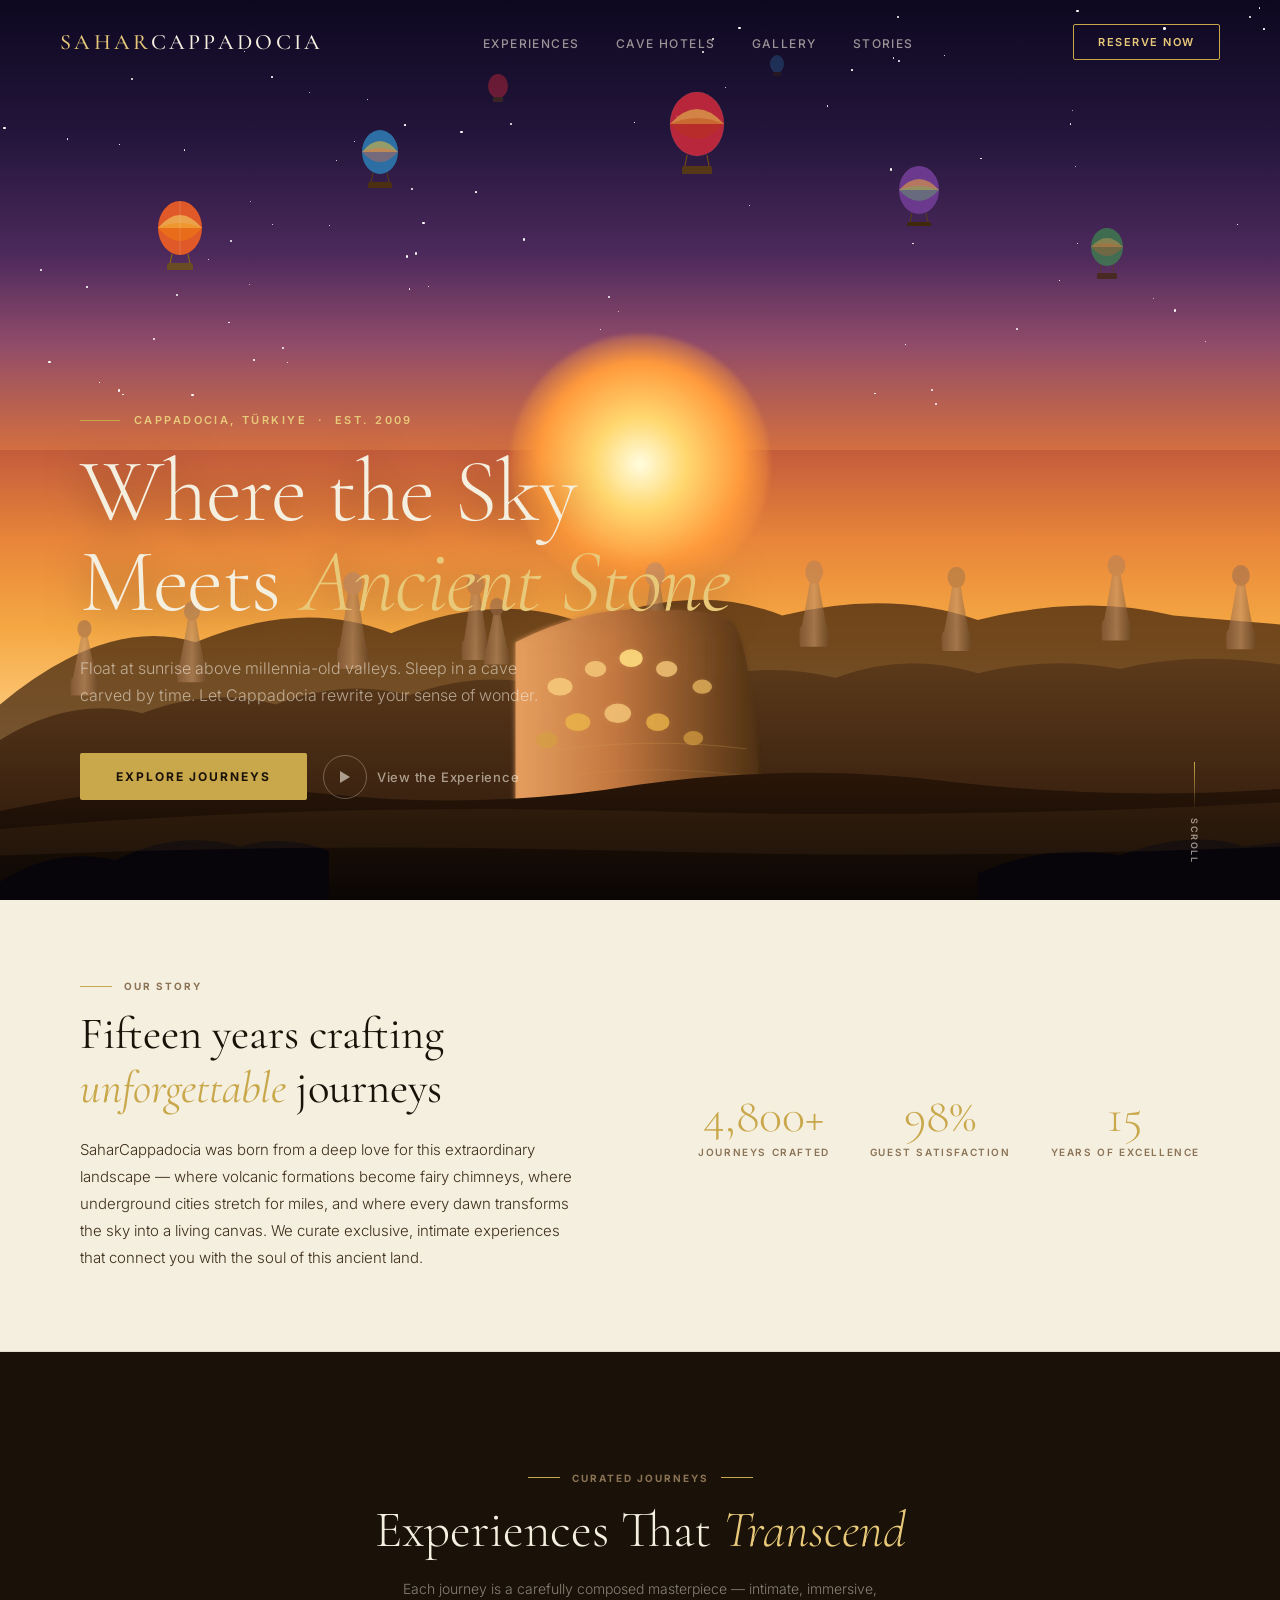
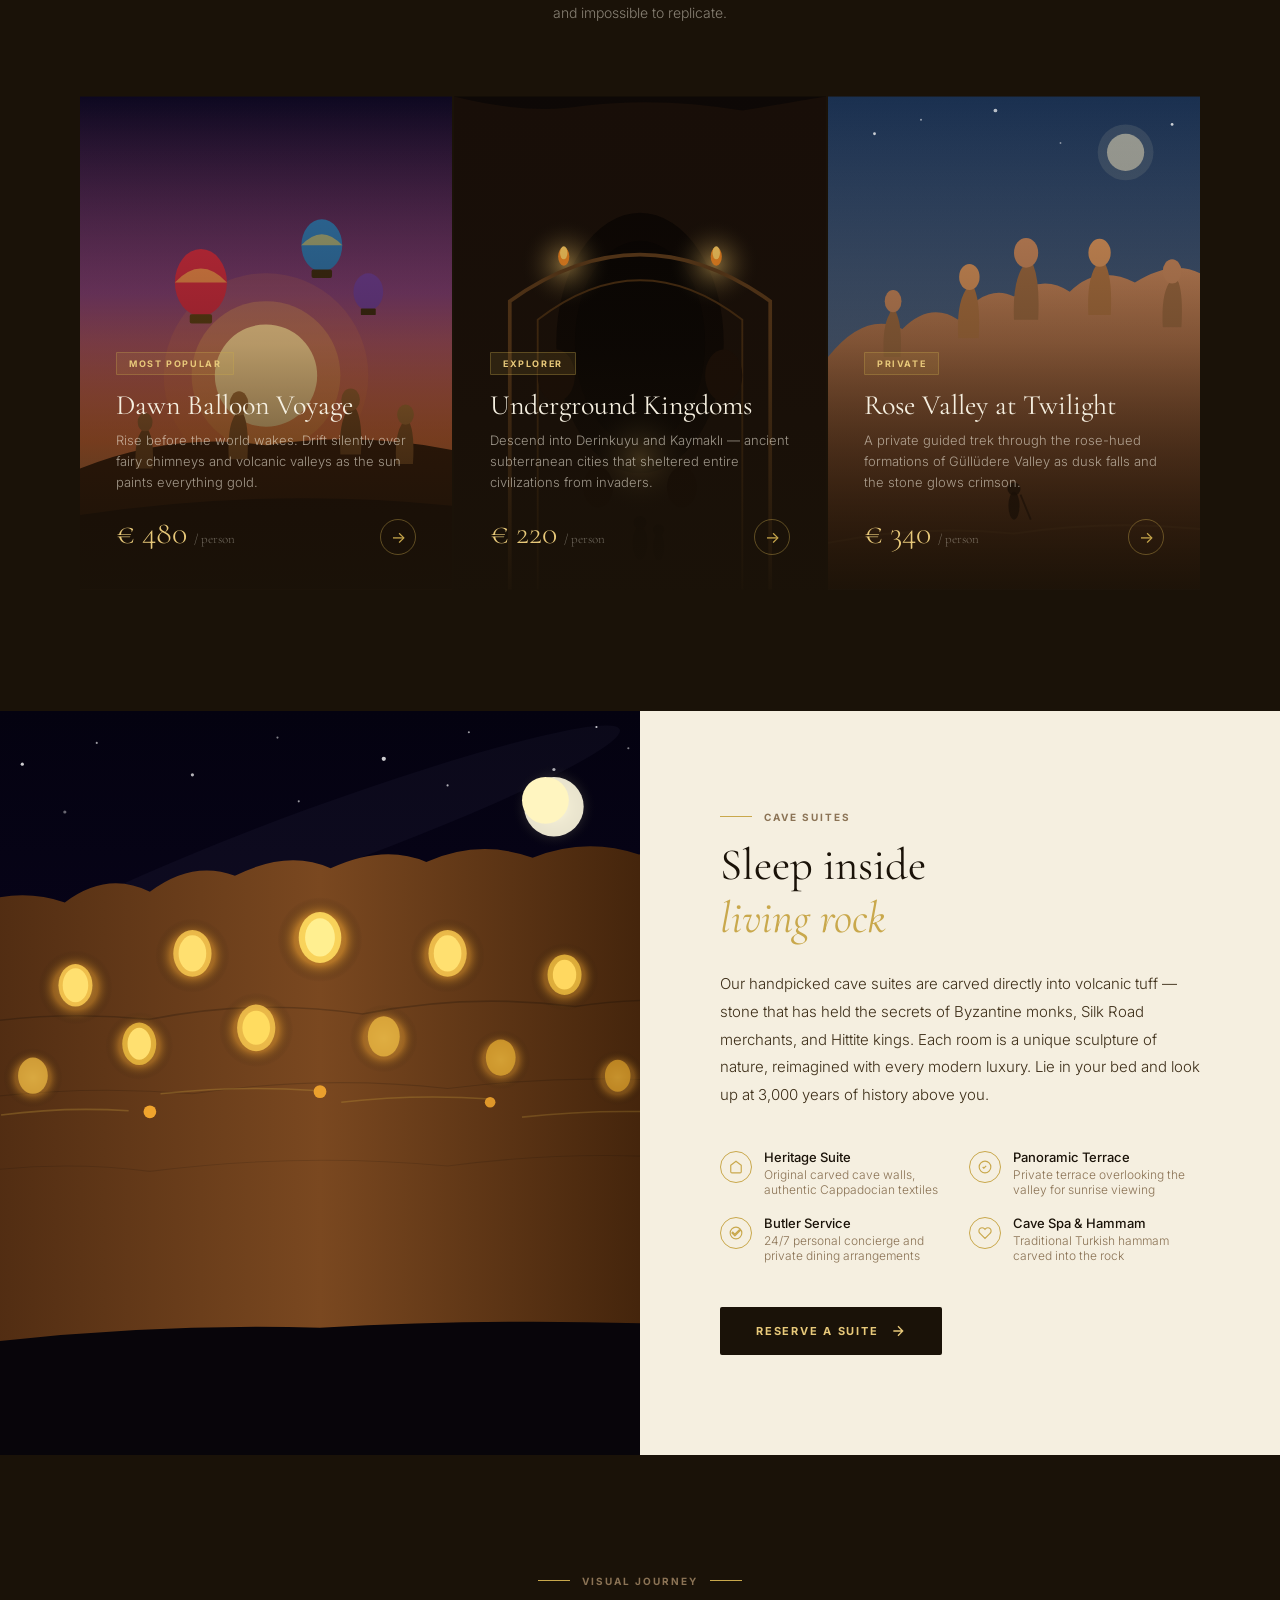
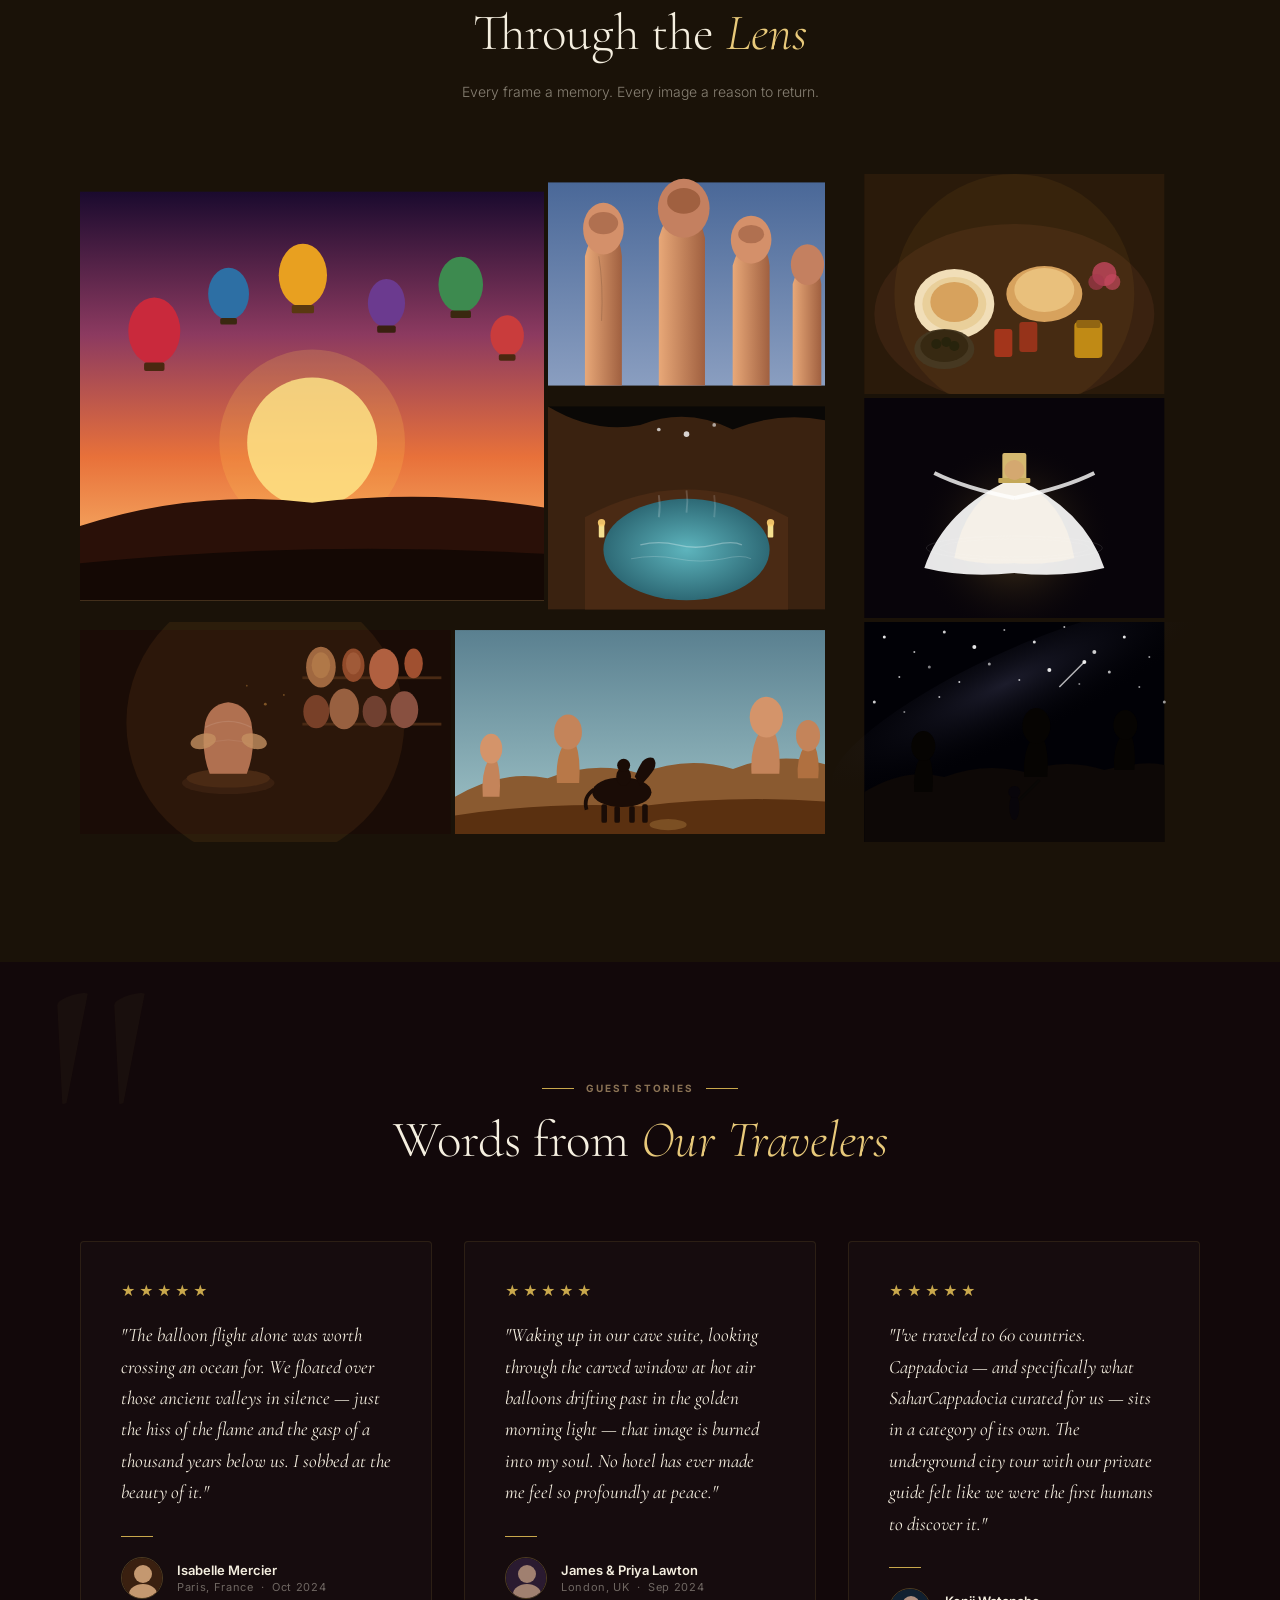
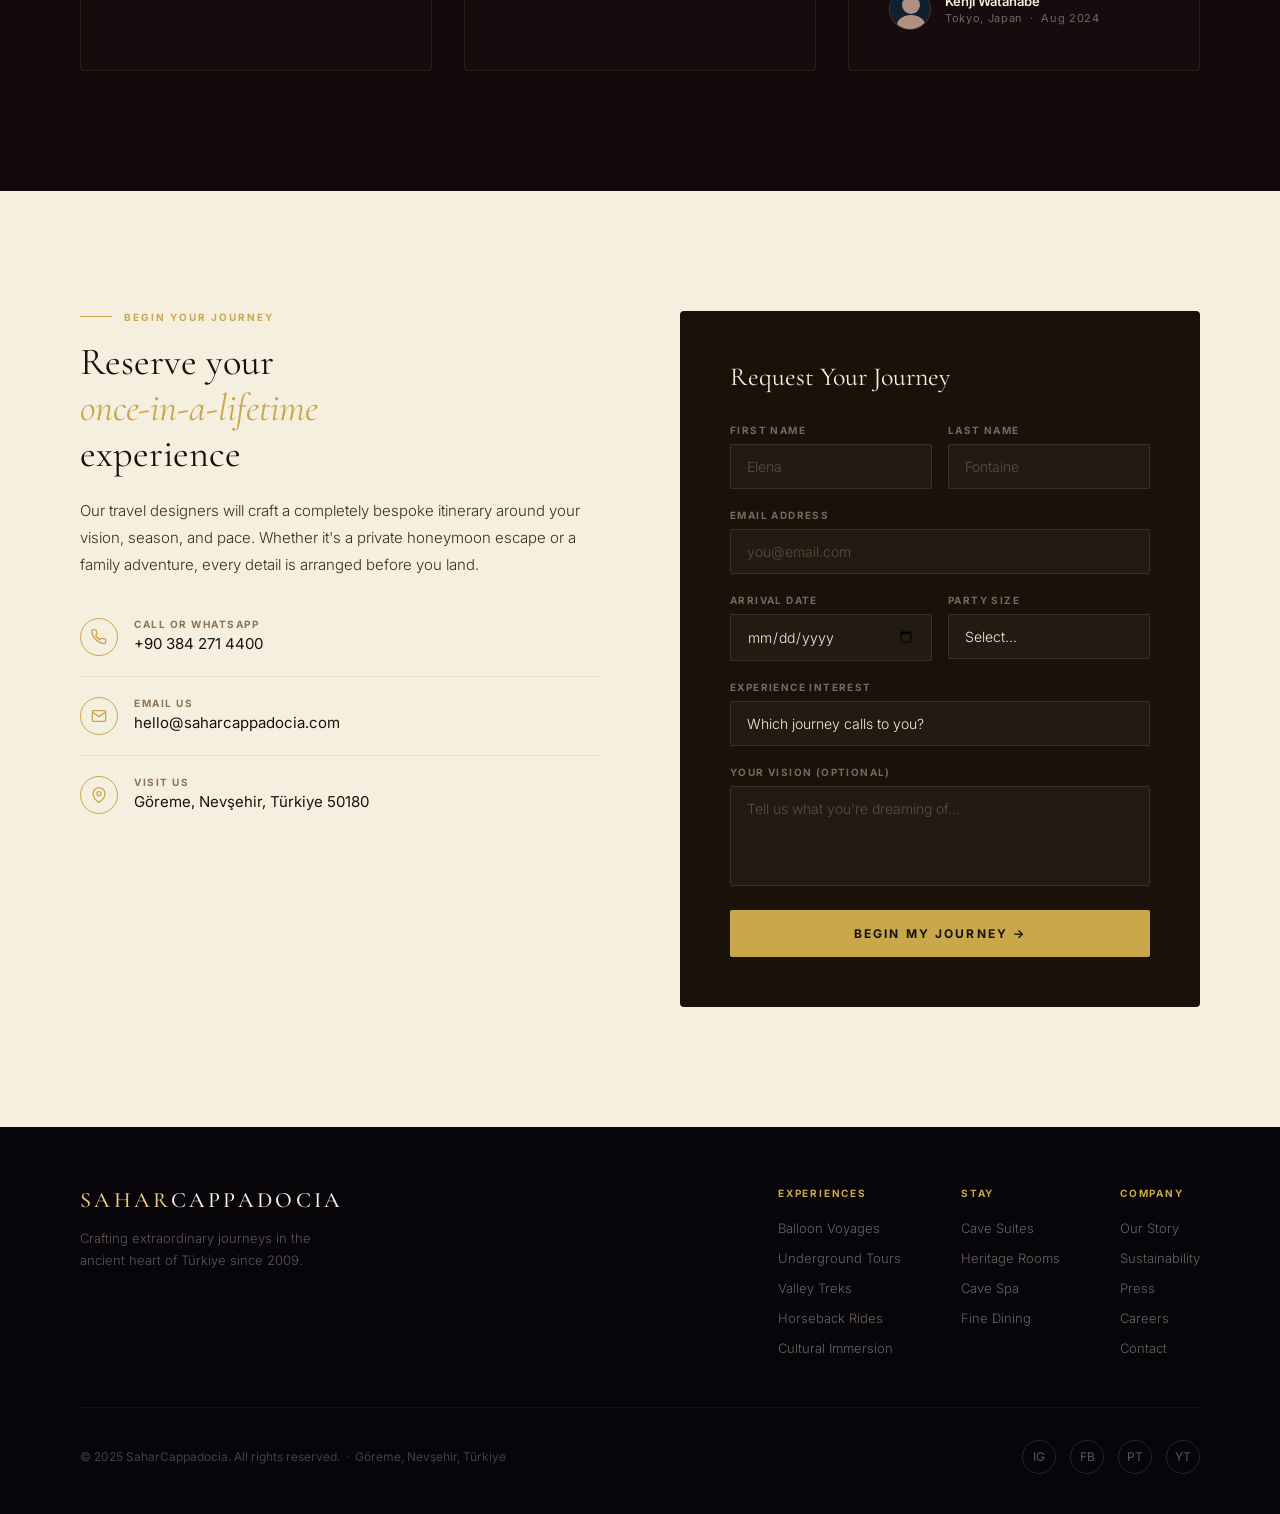
==== commit 3efe2e12: "Implement responsive design for mobile view Added responsive styles for various elements on smaller " ====
--- a/index.html
+++ b/index.html
@@ -1079,6 +1079,70 @@
       .g1,.g2,.g3,.g4,.g5,.g6,.g7,.g8 { grid-column: auto; grid-row: auto; }
       .footer-top { flex-direction: column; gap: 32px; }
     }
+    @media (max-width: 768px) {
+  body {
+    overflow-x: hidden;
+  }
+
+  .form-row,
+  .booking-grid,
+  .contact-grid,
+  .two-col,
+  .split-layout {
+    display: flex !important;
+    flex-direction: column !important;
+    gap: 12px !important;
+  }
+
+  input,
+  select,
+  textarea,
+  button {
+    width: 100% !important;
+    max-width: 100% !important;
+  }
+
+  .container,
+  .section,
+  .booking-panel,
+  .contact-panel,
+  .hero-content,
+  .hero-inner {
+    width: 100% !important;
+    max-width: 100% !important;
+    padding-left: 20px !important;
+    padding-right: 20px !important;
+  }
+
+  h1 {
+    font-size: 42px !important;
+    line-height: 1.1 !important;
+  }
+
+  h2 {
+    font-size: 28px !important;
+    line-height: 1.2 !important;
+  }
+
+  p {
+    font-size: 16px !important;
+  }
+
+  .reserve-btn,
+  .cta-button,
+  .hero-actions,
+  .play-link {
+    width: 100% !important;
+    max-width: 100% !important;
+  }
+
+  .hero-actions {
+    display: flex !important;
+    flex-direction: column !important;
+    gap: 14px !important;
+    align-items: stretch !important;
+  }
+}
   </style>
 </head>
 <body>
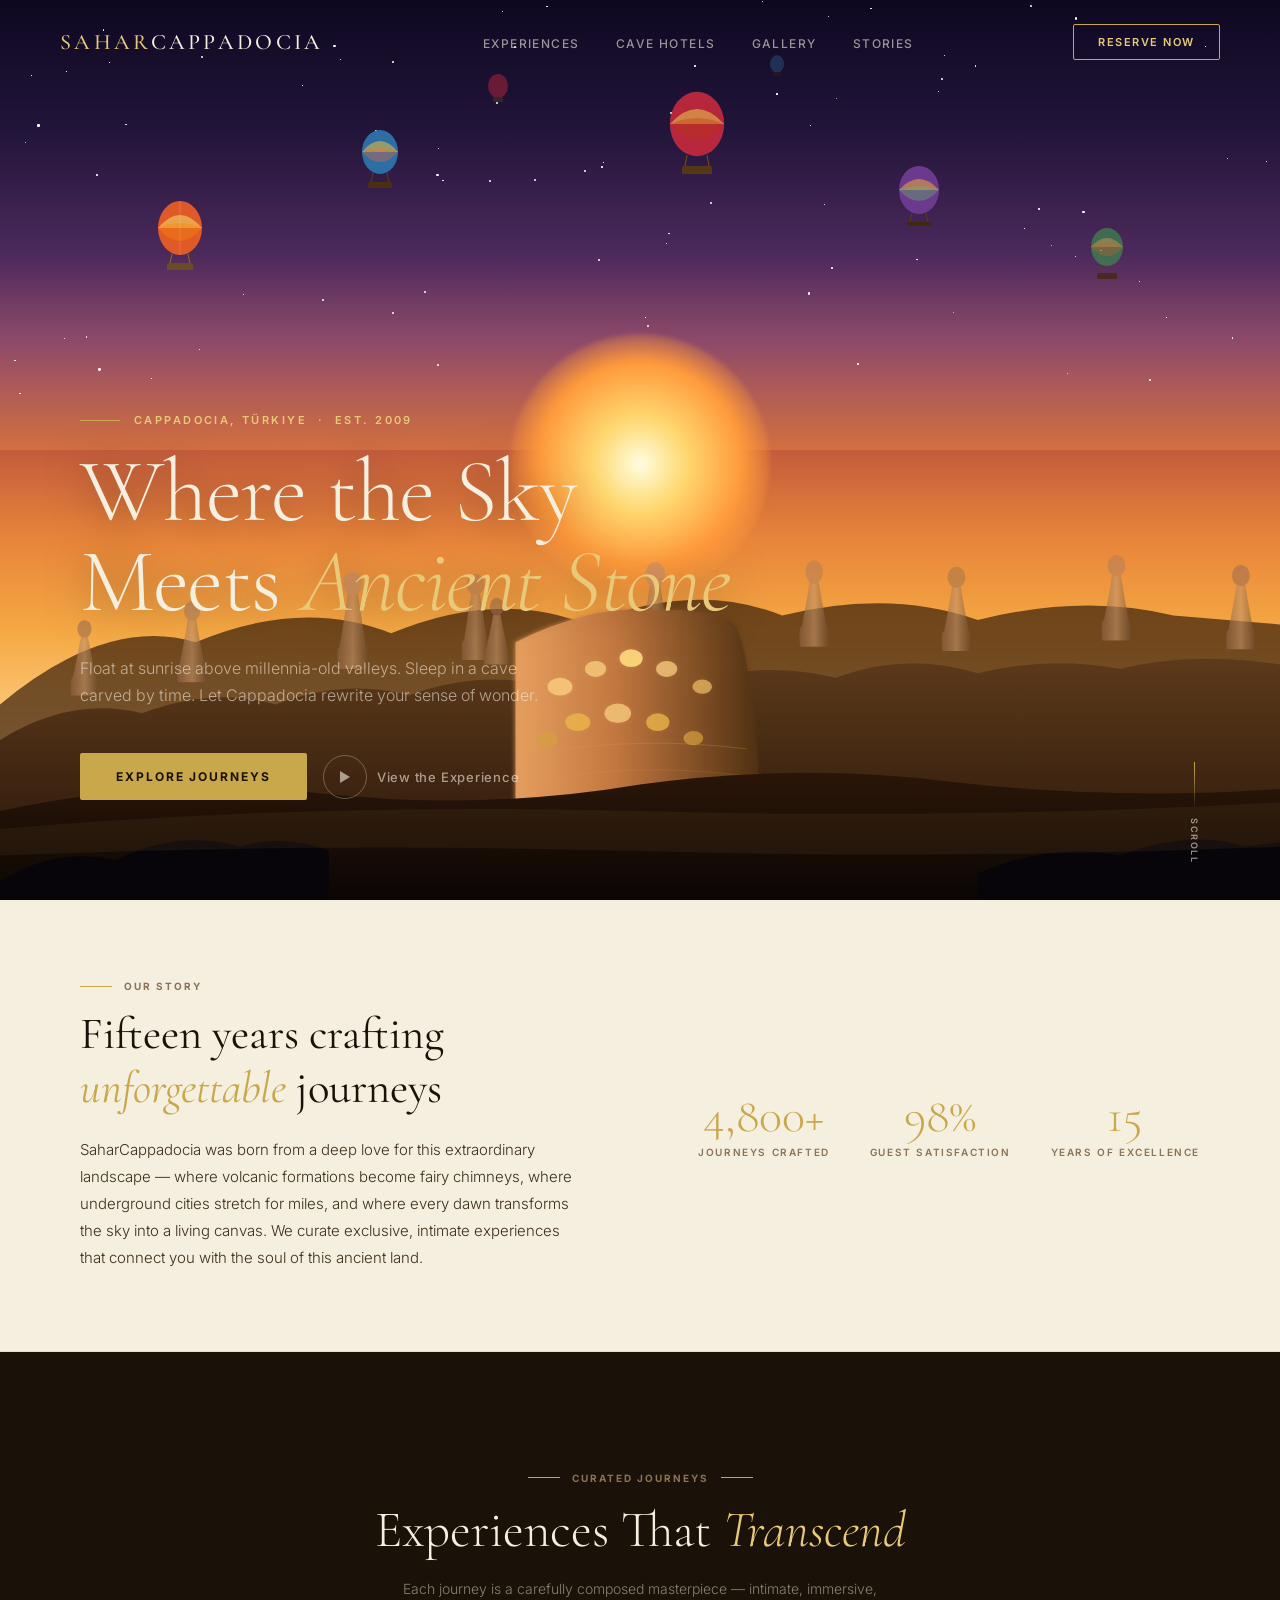
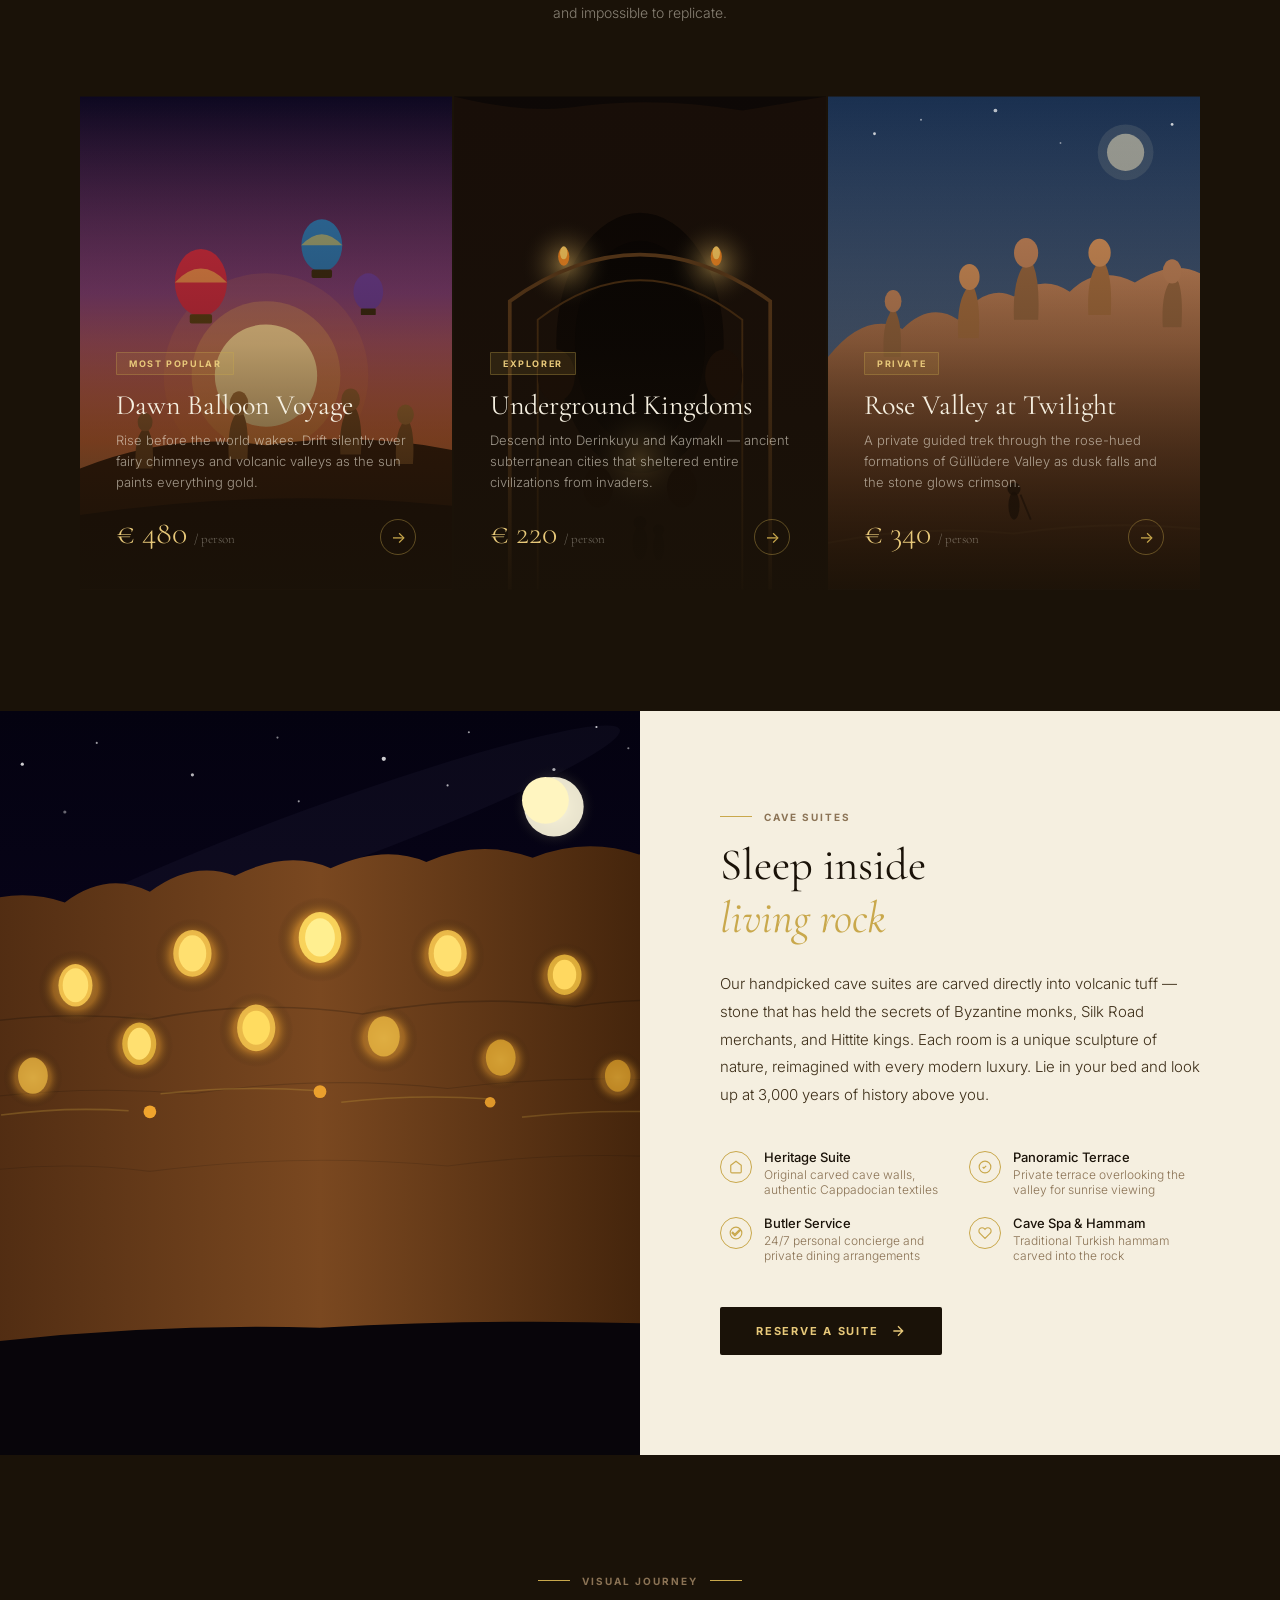
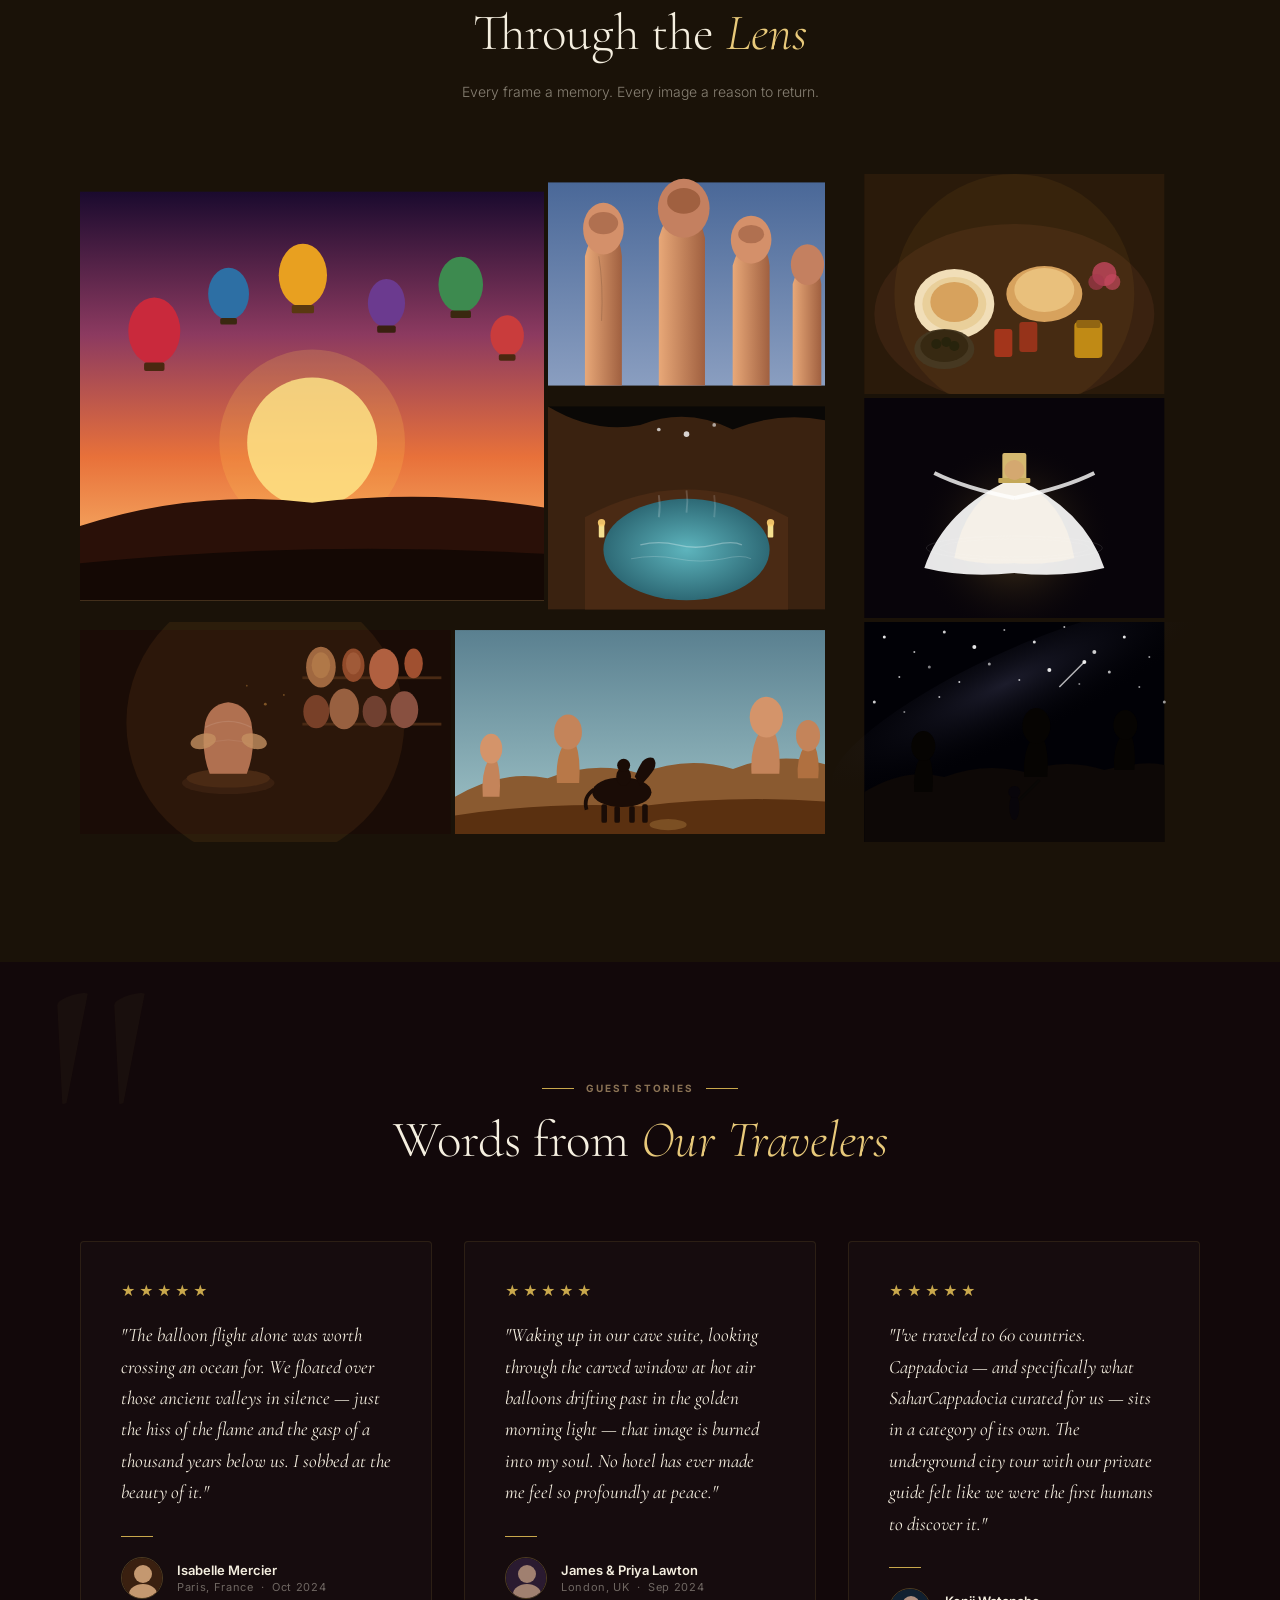
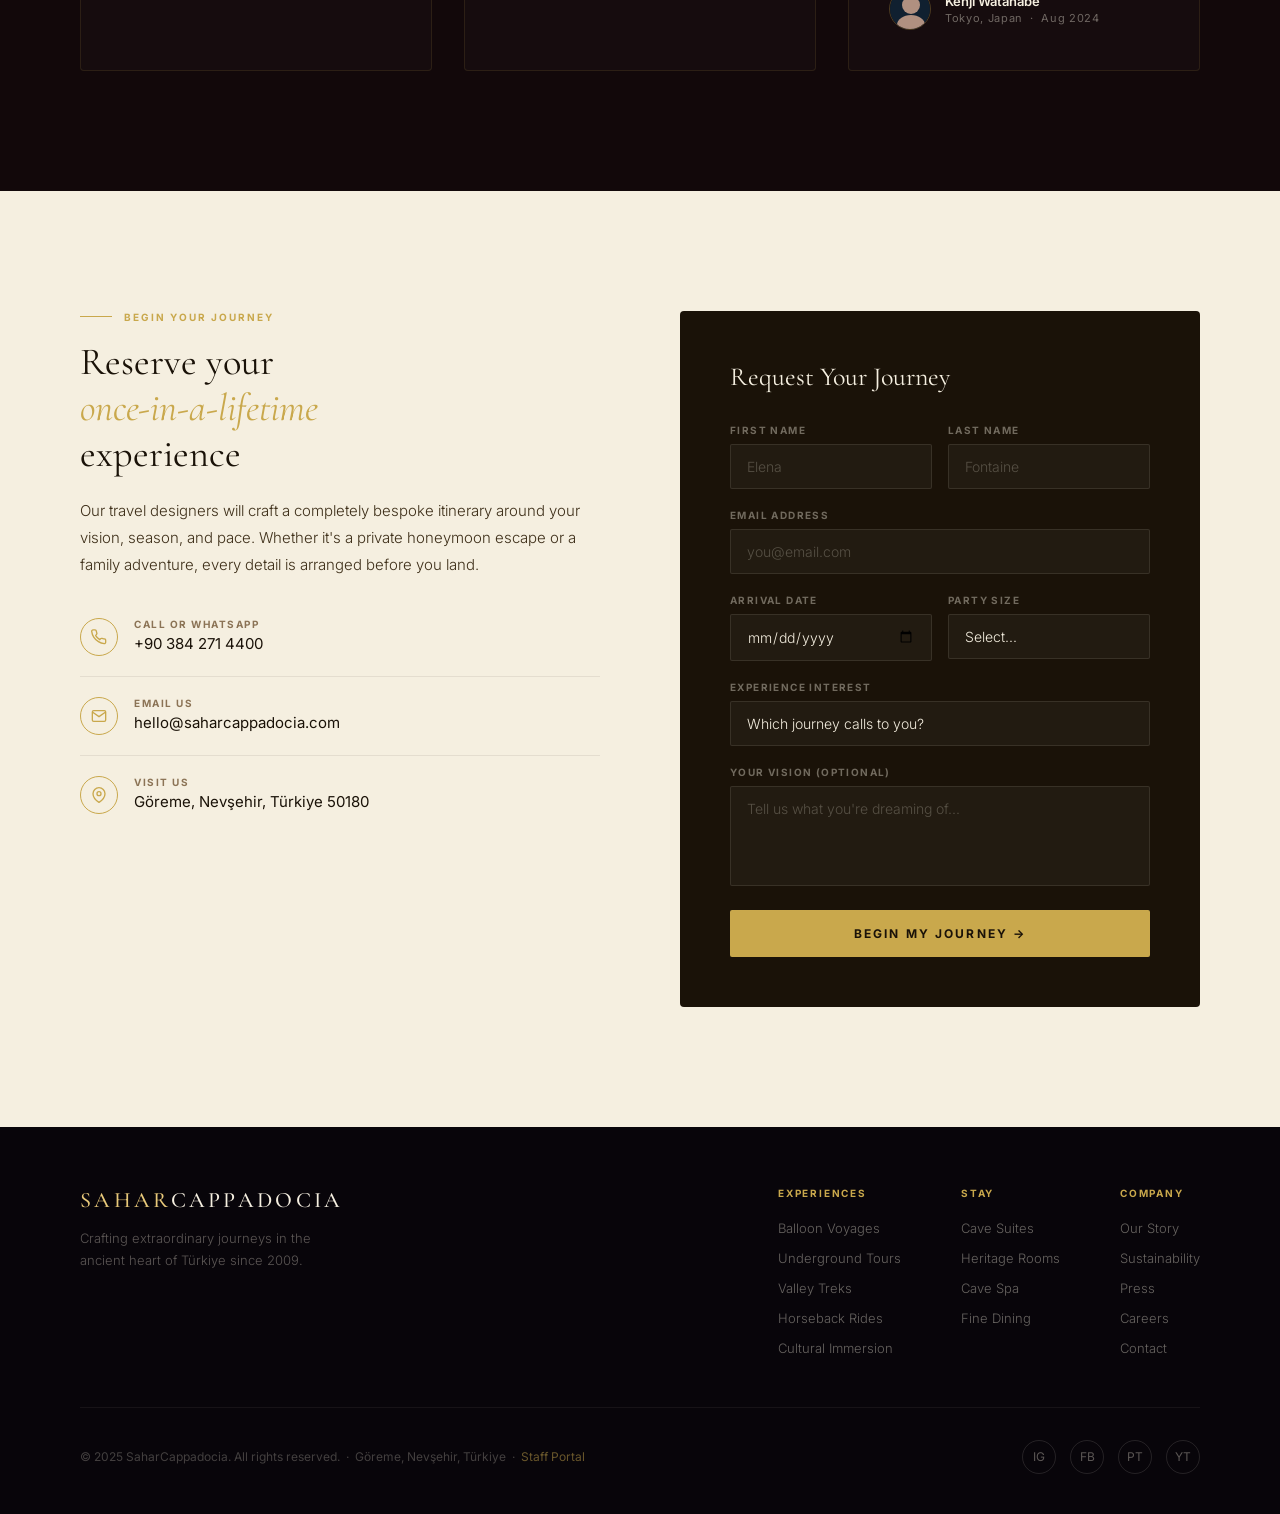
==== commit 7572b9cd: "Rename sahar-cappadocia.html to index.html" ====
--- a/index.html
+++ b/index.html
@@ -1058,91 +1058,119 @@
     .reveal-delay-3 { transition-delay: 0.45s; }
 
     /* ══════════════════════════
-       RESPONSIVE
+       RESPONSIVE — TABLET
     ══════════════════════════ */
     @media (max-width: 1100px) {
-      nav, #hero-content, #intro, #experiences, #gallery, #booking, footer { padding-left: 40px; padding-right: 40px; }
-      .packages-grid { grid-template-columns: 1fr; }
-      #hotel { grid-template-columns: 1fr; }
-      .hotel-content { padding: 60px 40px; }
-      .testimonials-grid { grid-template-columns: 1fr; }
-      #booking { grid-template-columns: 1fr; gap: 40px; }
-      .footer-links-group { gap: 30px; }
-    }
-
+      nav                   { padding: 20px 40px; }
+      nav.scrolled          { padding: 14px 40px; }
+      #hero-content         { padding: 0 40px 80px; }
+      #intro                { padding: 70px 40px; }
+      #experiences          { padding: 90px 40px; }
+      #gallery              { padding: 90px 40px; }
+      #testimonials         { padding: 90px 40px; }
+      #booking              { padding: 90px 40px; grid-template-columns: 1fr; gap: 50px; }
+      footer                { padding: 50px 40px 32px; }
+
+      .packages-grid        { grid-template-columns: 1fr; }
+      #hotel                { grid-template-columns: 1fr; }
+      .hotel-content        { padding: 60px 40px; }
+      .testimonials-grid    { grid-template-columns: 1fr; }
+      .footer-links-group   { gap: 30px; }
+    }
+
+    /* ══════════════════════════
+       RESPONSIVE — MOBILE
+    ══════════════════════════ */
     @media (max-width: 768px) {
-      .nav-links { display: none; }
-      #hero-content { padding: 0 24px 80px; }
-      #intro { flex-direction: column; padding: 60px 24px; }
-      .intro-stats { justify-content: center; }
-      .gallery-grid { grid-template-columns: 1fr 1fr; grid-template-rows: auto; }
-      .g1,.g2,.g3,.g4,.g5,.g6,.g7,.g8 { grid-column: auto; grid-row: auto; }
-      .footer-top { flex-direction: column; gap: 32px; }
-    }
-    @media (max-width: 768px) {
-  body {
-    overflow-x: hidden;
-  }
-
-  .form-row,
-  .booking-grid,
-  .contact-grid,
-  .two-col,
-  .split-layout {
-    display: flex !important;
-    flex-direction: column !important;
-    gap: 12px !important;
-  }
-
-  input,
-  select,
-  textarea,
-  button {
-    width: 100% !important;
-    max-width: 100% !important;
-  }
-
-  .container,
-  .section,
-  .booking-panel,
-  .contact-panel,
-  .hero-content,
-  .hero-inner {
-    width: 100% !important;
-    max-width: 100% !important;
-    padding-left: 20px !important;
-    padding-right: 20px !important;
-  }
-
-  h1 {
-    font-size: 42px !important;
-    line-height: 1.1 !important;
-  }
-
-  h2 {
-    font-size: 28px !important;
-    line-height: 1.2 !important;
-  }
-
-  p {
-    font-size: 16px !important;
-  }
-
-  .reserve-btn,
-  .cta-button,
-  .hero-actions,
-  .play-link {
-    width: 100% !important;
-    max-width: 100% !important;
-  }
-
-  .hero-actions {
-    display: flex !important;
-    flex-direction: column !important;
-    gap: 14px !important;
-    align-items: stretch !important;
-  }
-}
+
+      /* ── Nav ── */
+      nav                   { padding: 16px 20px; }
+      nav.scrolled          { padding: 12px 20px; }
+      .nav-links            { display: none; }
+      .nav-cta              { padding: 9px 16px; font-size: 10px; }
+
+      /* ── Hero ── */
+      #hero                 { min-height: 100svh; }
+      #hero-content         { padding: 0 20px 72px; }
+      .hero-title           { font-size: clamp(36px, 9vw, 56px); }
+      .hero-subtitle        { font-size: 14px; max-width: 100%; }
+      .hero-actions         { flex-direction: column; align-items: flex-start; gap: 14px; }
+      .btn-primary          { width: 100%; text-align: center; padding: 15px 24px; }
+      .scroll-hint          { right: 20px; bottom: 24px; }
+      #sun-glow             { width: 160px; height: 160px; }
+
+      /* ── Intro ── */
+      #intro                { flex-direction: column; padding: 56px 20px; gap: 40px; }
+      .intro-stats          { justify-content: space-around; gap: 16px; width: 100%; }
+      .stat-num             { font-size: 36px; }
+      .intro-body           { max-width: 100%; }
+
+      /* ── Section headers ── */
+      #experiences          { padding: 72px 20px; }
+      .section-header       { margin-bottom: 40px; }
+      .section-title        { font-size: clamp(28px, 7vw, 42px); }
+      .section-sub          { font-size: 13px; }
+
+      /* ── Packages ── */
+      .packages-grid        { grid-template-columns: 1fr; gap: 0; }
+      .package-visual       { aspect-ratio: 4/3; }
+      .package-overlay      { padding: 24px; }
+      .pkg-title            { font-size: 24px; }
+
+      /* ── Hotel ── */
+      #hotel                { grid-template-columns: 1fr; }
+      .hotel-visual         { min-height: 0; }
+      #hotel-scene          { min-height: 280px; height: 280px; }
+      .hotel-content        { padding: 48px 20px; }
+      .hotel-headline       { font-size: clamp(28px, 7vw, 42px); }
+      .amenities            { grid-template-columns: 1fr; gap: 16px; margin-bottom: 32px; }
+      .btn-dark             { width: 100%; justify-content: center; }
+
+      /* ── Gallery ── */
+      #gallery              { padding: 72px 20px; }
+      .gallery-grid {
+        grid-template-columns: 1fr 1fr;
+        grid-template-rows: auto;
+        gap: 4px;
+      }
+      .g1                   { grid-column: 1 / 3; grid-row: auto; aspect-ratio: 16/9; }
+      .g2,.g3,.g4,.g5       { grid-column: auto; grid-row: auto; aspect-ratio: 1; }
+      .g6,.g7               { grid-column: auto; grid-row: auto; aspect-ratio: 4/3; }
+      .g8                   { grid-column: 1 / 3; grid-row: auto; aspect-ratio: 16/9; }
+      .gallery-item svg     { width: 100%; height: 100%; }
+
+      /* ── Testimonials ── */
+      #testimonials         { padding: 72px 20px; }
+      #testimonials::before { font-size: 200px; top: -20px; left: 10px; }
+      .testimonials-grid    { grid-template-columns: 1fr; gap: 20px; margin-top: 40px; }
+      .testimonial-card     { padding: 28px 24px; }
+      .testimonial-quote    { font-size: 17px; }
+
+      /* ── Booking ── */
+      #booking              { grid-template-columns: 1fr; padding: 72px 20px; gap: 40px; }
+      .booking-headline     { font-size: clamp(28px, 7vw, 42px); }
+      .booking-body         { font-size: 14px; }
+      .booking-form-wrap    { padding: 28px 20px; }
+      .form-row             { grid-template-columns: 1fr; gap: 0; }
+      .contact-value        { font-size: 14px; word-break: break-word; }
+
+      /* ── Footer ── */
+      footer                { padding: 48px 20px 28px; }
+      .footer-top           { flex-direction: column; gap: 36px; }
+      .footer-links-group   { flex-wrap: wrap; gap: 32px 40px; }
+      .footer-bottom        { flex-direction: column; gap: 16px; text-align: center; }
+      .footer-tagline       { max-width: 100%; }
+      .copyright            { font-size: 11px; }
+    }
+
+    /* ── Very small screens (< 400px) ── */
+    @media (max-width: 400px) {
+      .hero-title           { font-size: 32px; }
+      .intro-stats          { flex-direction: column; align-items: center; gap: 24px; }
+      .stat-num             { font-size: 40px; }
+      .booking-form-wrap    { padding: 24px 16px; }
+      .footer-links-group   { flex-direction: column; gap: 24px; }
+    }
   </style>
 </head>
 <body>
@@ -1158,7 +1186,7 @@
     <li><a href="#gallery">Gallery</a></li>
     <li><a href="#testimonials">Stories</a></li>
   </ul>
-  <a href="#booking" class="nav-cta">Reserve Now</a>
+  <a href="login.html" class="nav-cta">Reserve Now</a>
 </nav>
 
 <!-- ══════════════════════════════════════════
@@ -1783,7 +1811,7 @@
       </div>
     </div>
 
-    <a href="#booking" class="btn-dark">
+    <a href="login.html" class="btn-dark">
       Reserve a Suite
       <svg width="16" height="16" viewBox="0 0 24 24" fill="none" stroke="currentColor" stroke-width="2"><path d="M5 12h14M12 5l7 7-7 7"/></svg>
     </a>
@@ -2321,7 +2349,7 @@
     </div>
   </div>
   <div class="footer-bottom">
-    <p class="copyright">© 2025 SaharCappadocia. All rights reserved. &nbsp;·&nbsp; Göreme, Nevşehir, Türkiye</p>
+    <p class="copyright">© 2025 SaharCappadocia. All rights reserved. &nbsp;·&nbsp; Göreme, Nevşehir, Türkiye &nbsp;·&nbsp; <a href="login.html" style="color:rgba(201,168,76,0.5);text-decoration:none;transition:color 0.2s" onmouseover="this.style.color='#C9A84C'" onmouseout="this.style.color='rgba(201,168,76,0.5)'">Staff Portal</a></p>
     <div class="social-links">
       <a href="#" class="social-link" aria-label="Instagram">IG</a>
       <a href="#" class="social-link" aria-label="Facebook">FB</a>
@@ -2367,10 +2395,11 @@
 function handleSubmit(e) {
   e.preventDefault();
   const btn = document.getElementById('submit-btn');
-  btn.textContent = 'Request Sent — We\'ll be in touch ✓';
-  btn.style.background = '#4A8A5A';
-  btn.style.color = '#fff';
+  btn.textContent = 'Redirecting to booking portal…';
+  btn.style.background = '#C9A84C';
+  btn.style.color = '#1A1208';
   btn.disabled = true;
+  setTimeout(() => { window.location.href = 'login.html'; }, 900);
 }
 
 /* ══ Smooth hover parallax on hero ══ */
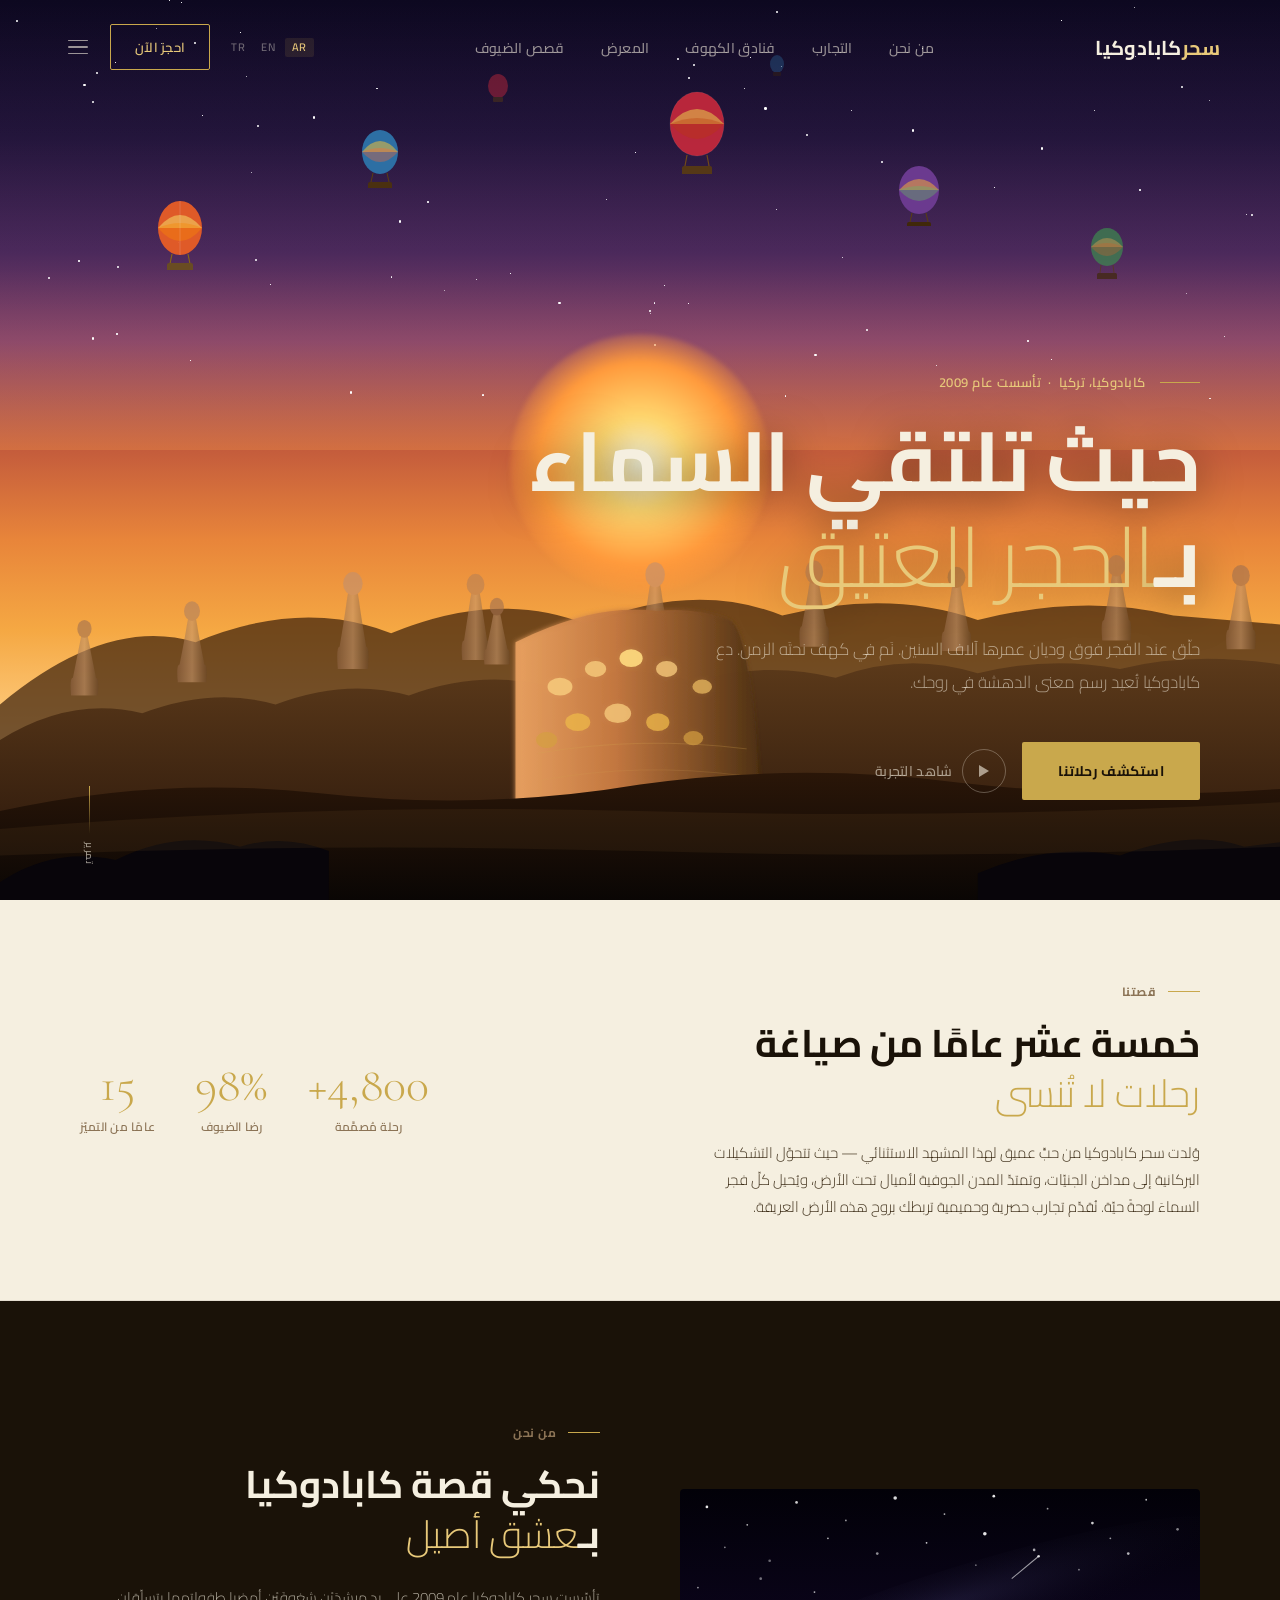
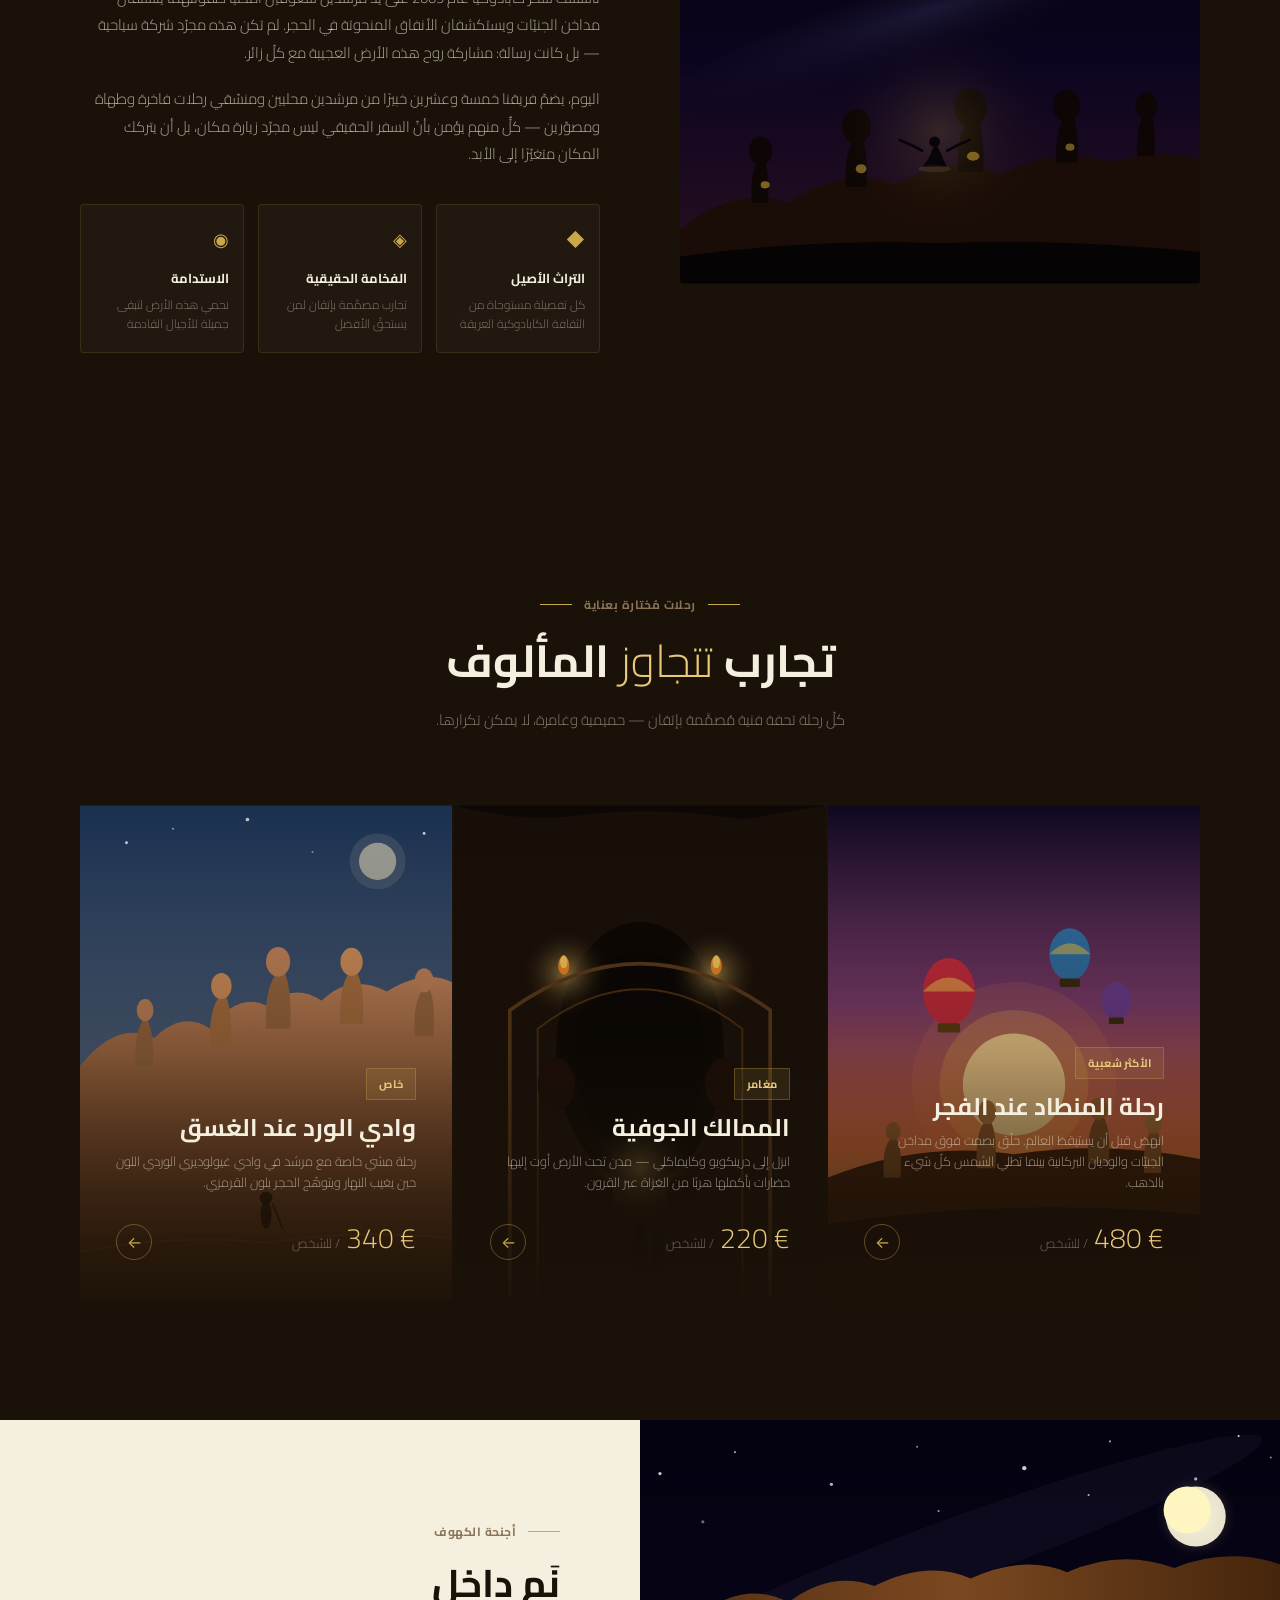
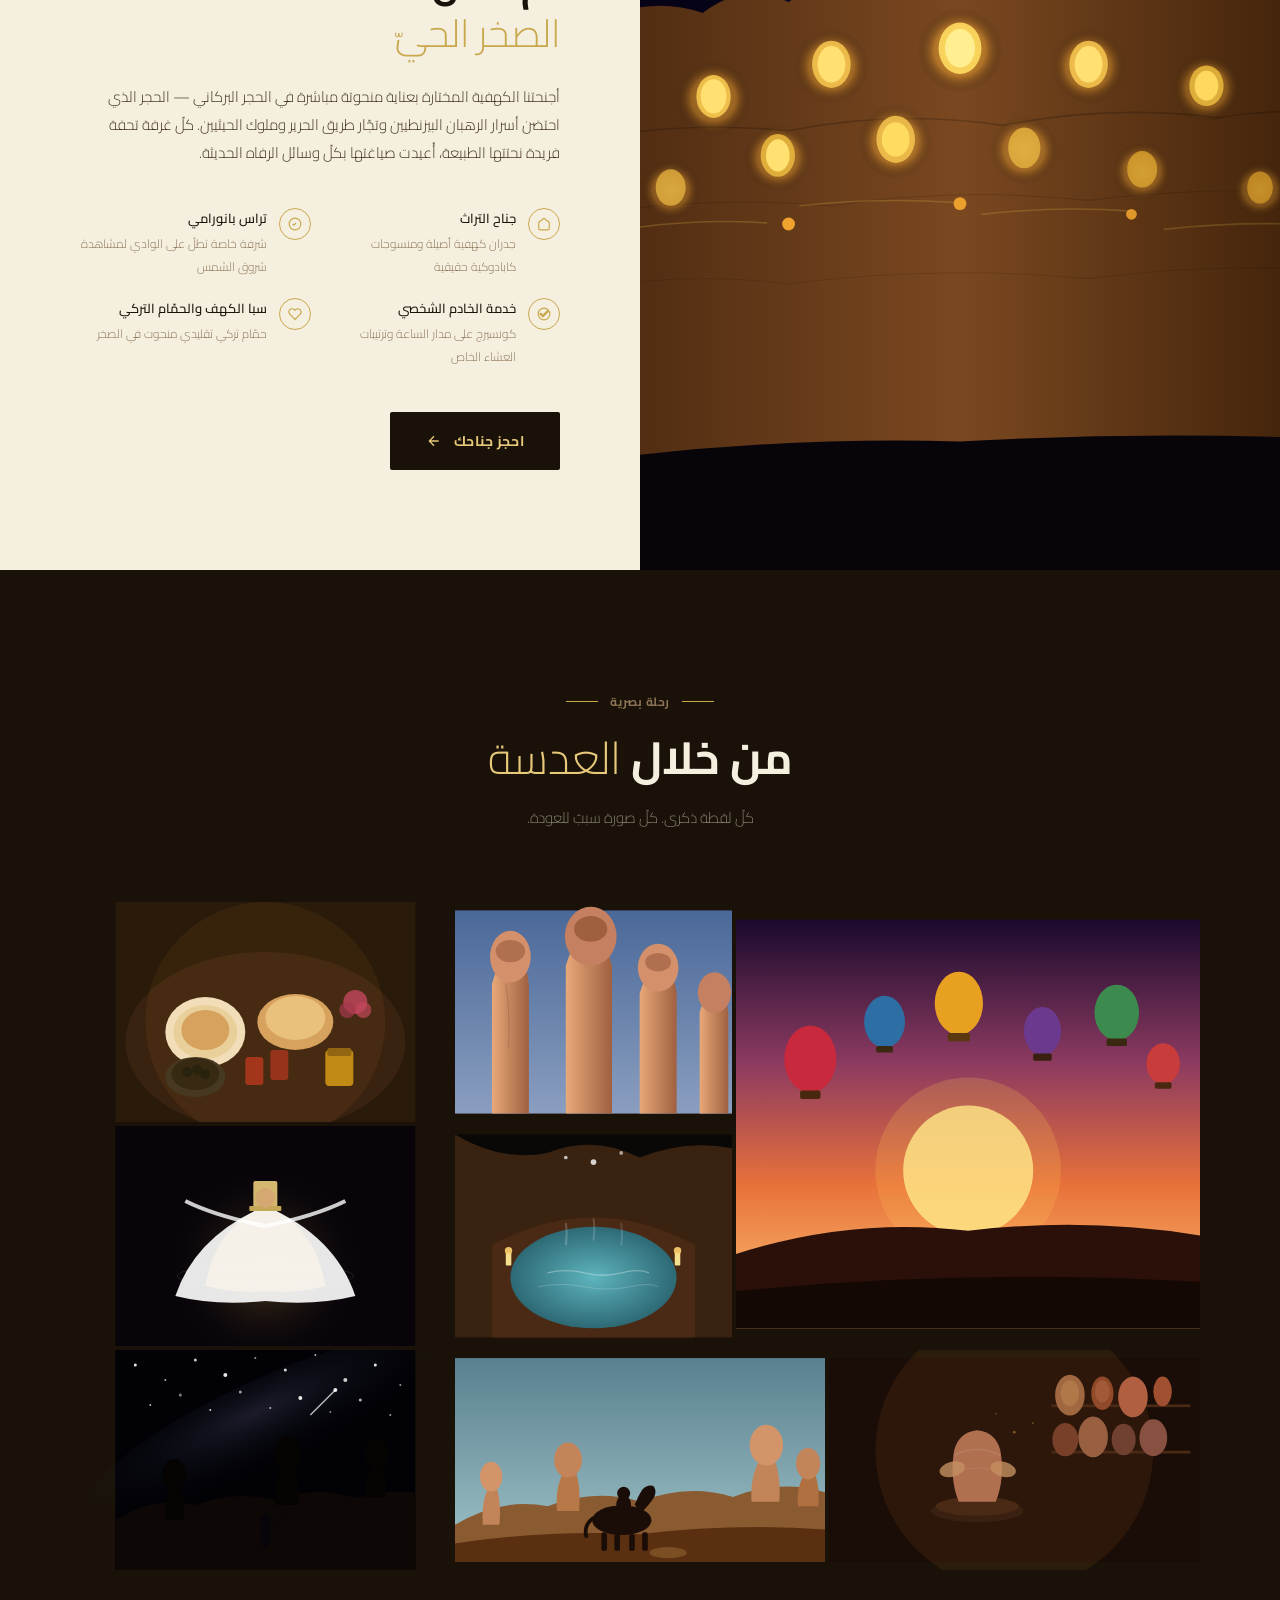
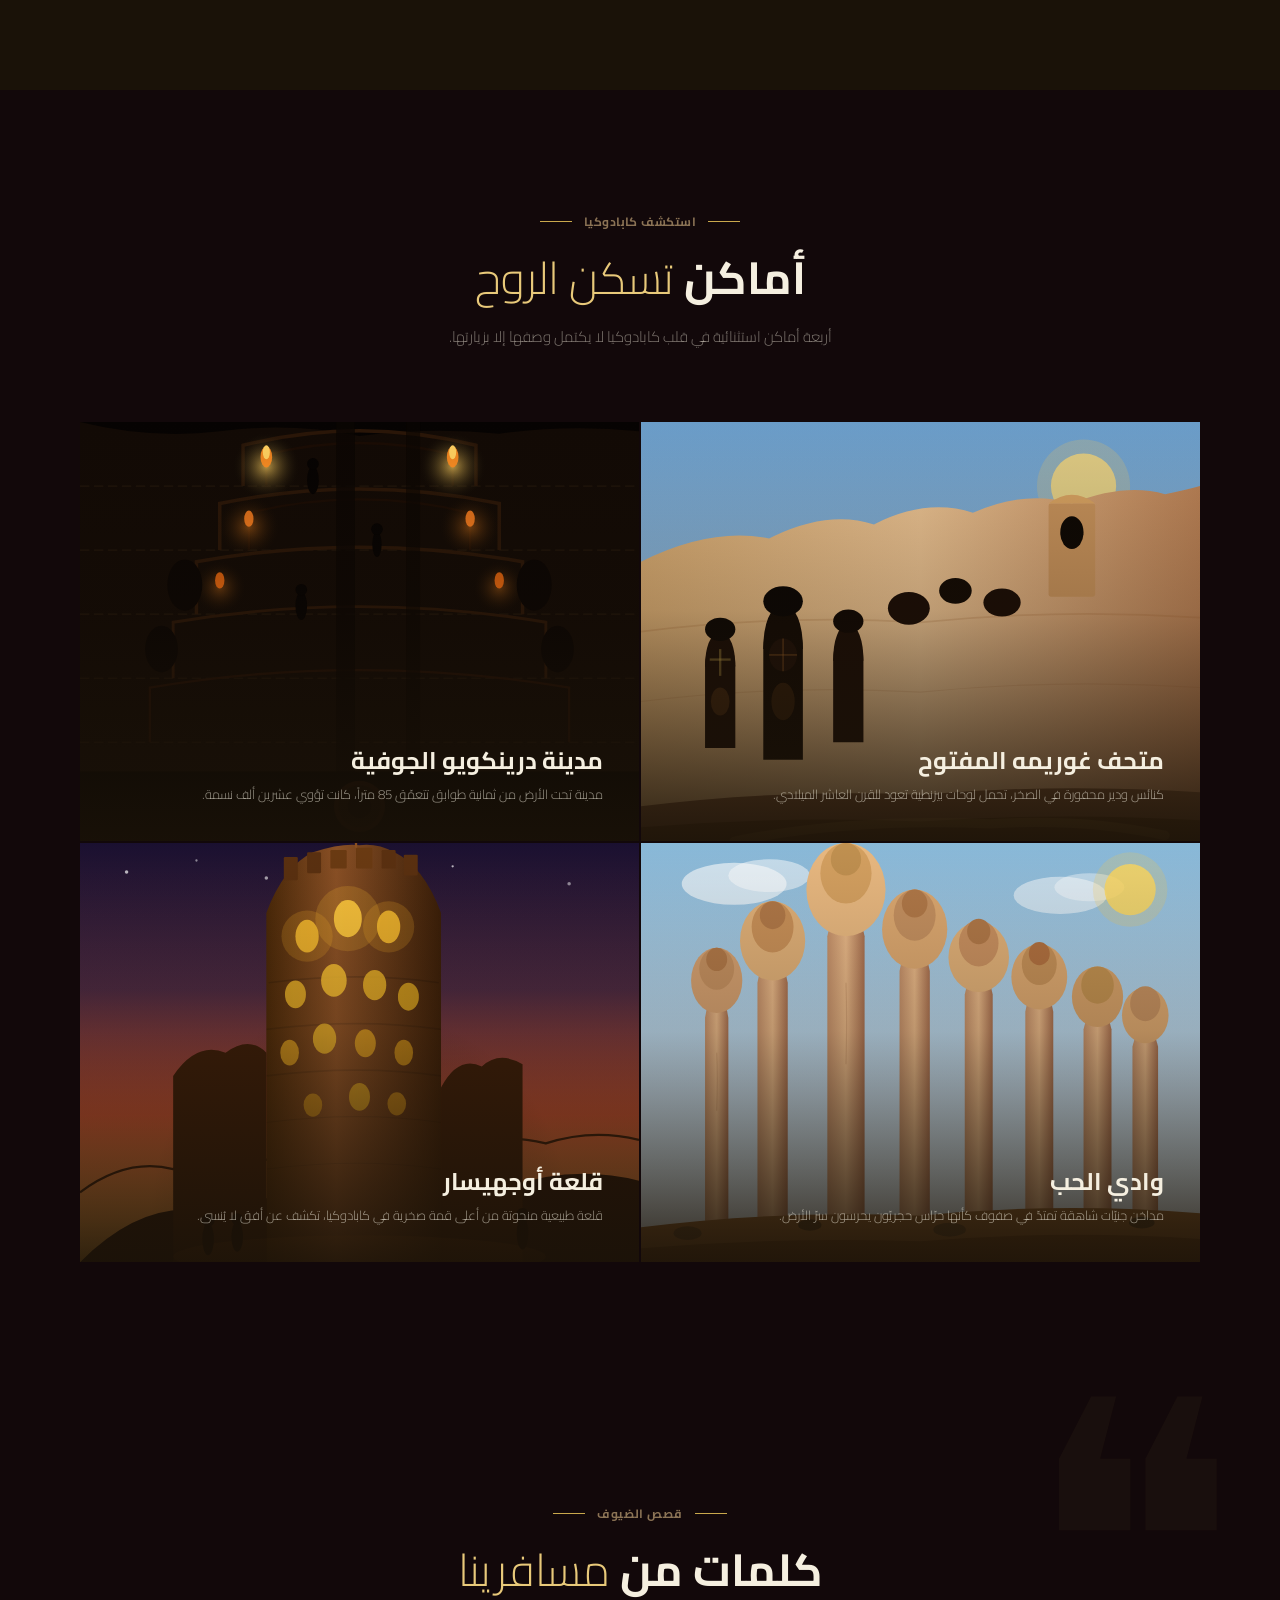
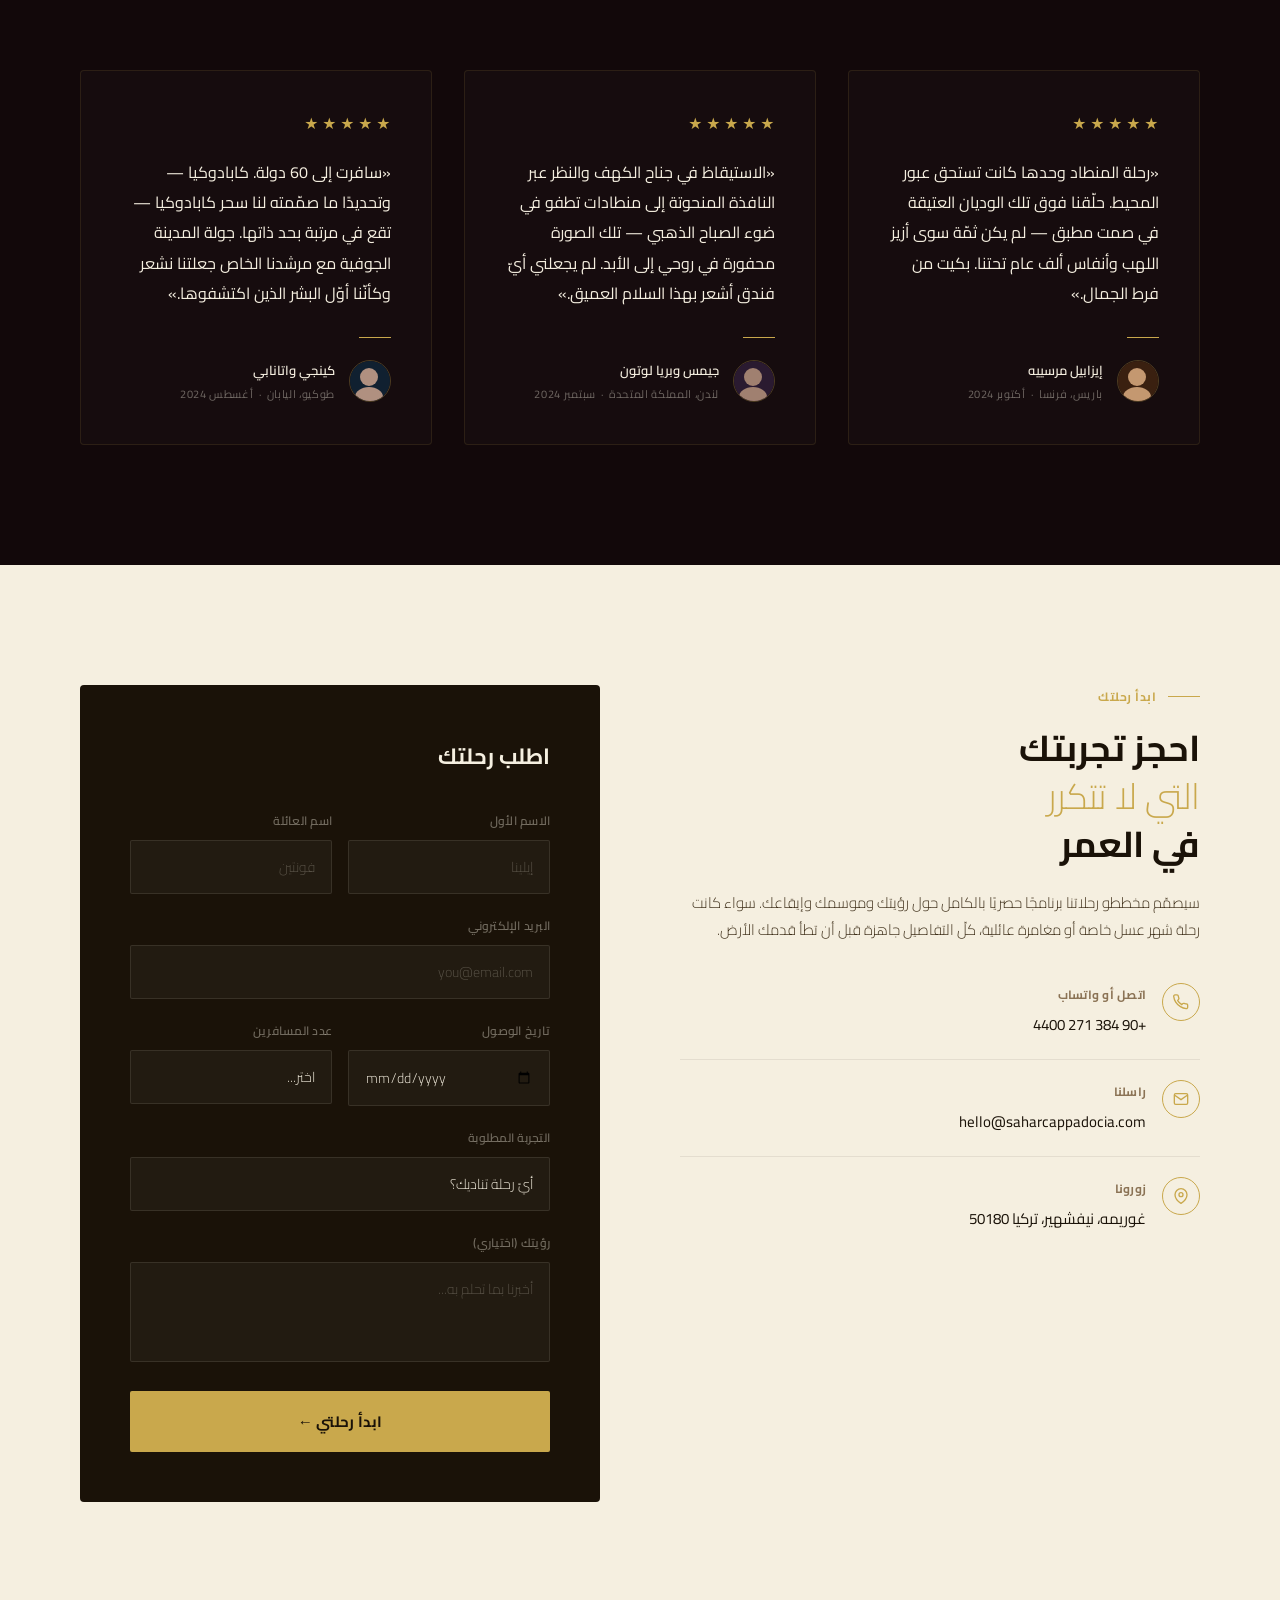
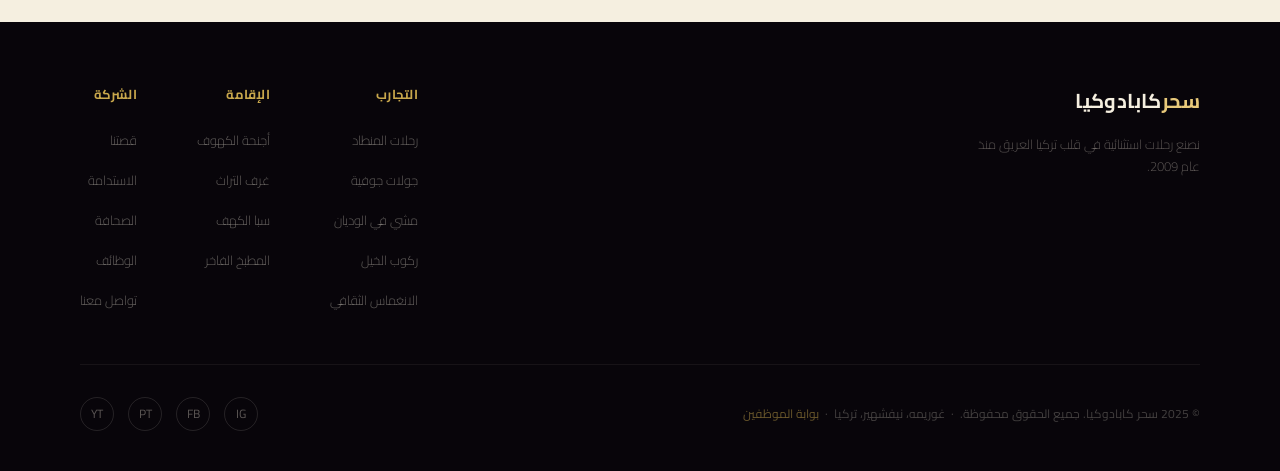
==== commit 1c9f98e5: "Rename sahar-cappadocia.html to index.html" ====
--- a/index.html
+++ b/index.html
@@ -1,11 +1,11 @@
 <!DOCTYPE html>
-<html lang="en">
+<html lang="ar" dir="rtl">
 <head>
   <meta charset="UTF-8">
   <meta name="viewport" content="width=device-width, initial-scale=1.0">
-  <title>SaharCappadocia — Luxury Travel in the Heart of Türkiye</title>
+  <title>سحر كابادوكيا — السفر الفاخر في قلب تركيا</title>
   <link rel="preconnect" href="https://fonts.googleapis.com">
-  <link href="https://fonts.googleapis.com/css2?family=Cormorant+Garamond:ital,wght@0,300;0,400;0,500;0,600;1,300;1,400;1,500&family=Inter:wght@300;400;500;600&family=Playfair+Display:ital,wght@0,400;0,700;1,400&display=swap" rel="stylesheet">
+  <link href="https://fonts.googleapis.com/css2?family=Cairo:wght@300;400;500;600;700&family=Cormorant+Garamond:ital,wght@0,300;0,400;0,500;0,600;1,300;1,400;1,500&family=Inter:wght@300;400;500;600&display=swap" rel="stylesheet">
   <style>
     *, *::before, *::after { box-sizing: border-box; margin: 0; padding: 0; }
 
@@ -17,9 +17,6 @@
       --cream-dim: rgba(245,239,224,0.6);
       --ink: #1A1208;
       --ink-mid: #3D2E18;
-      --dawn-sky: #FF8C42;
-      --dawn-mid: #FFB347;
-      --dusk-purple: #2D1B4E;
       --stone: #8B7355;
       --stone-light: #C4A882;
     }
@@ -27,7 +24,7 @@
     html { scroll-behavior: smooth; }
 
     body {
-      font-family: 'Inter', sans-serif;
+      font-family: 'Cairo', 'Inter', sans-serif;
       background: var(--ink);
       color: var(--cream);
       overflow-x: hidden;
@@ -54,15 +51,15 @@
     }
 
     .nav-logo {
-      font-family: 'Cormorant Garamond', serif;
-      font-size: 22px;
-      font-weight: 500;
-      letter-spacing: 0.15em;
-      text-transform: uppercase;
+      font-family: 'Cairo', sans-serif;
+      font-size: 20px;
+      font-weight: 700;
+      letter-spacing: 0.02em;
       color: var(--gold-light);
       text-decoration: none;
-    }
-    .nav-logo span { color: var(--cream); }
+      flex-shrink: 0;
+    }
+    .nav-logo .nav-logo-sep { color: var(--cream); }
 
     .nav-links {
       display: flex;
@@ -70,29 +67,287 @@
       list-style: none;
     }
     .nav-links a {
-      font-size: 12px;
+      font-size: 14px;
       font-weight: 500;
-      letter-spacing: 0.12em;
-      text-transform: uppercase;
+      letter-spacing: 0.02em;
       color: var(--cream-dim);
       text-decoration: none;
       transition: color 0.3s;
     }
     .nav-links a:hover { color: var(--gold-light); }
+
+    .nav-right {
+      display: flex;
+      align-items: center;
+      gap: 14px;
+      flex-shrink: 0;
+    }
+
+    /* ── Language Switcher ── */
+    .lang-switcher {
+      display: flex;
+      align-items: center;
+      gap: 2px;
+    }
+    .lang-btn {
+      background: none;
+      border: none;
+      font-family: 'Cairo', sans-serif;
+      font-size: 11px;
+      font-weight: 600;
+      letter-spacing: 0.06em;
+      color: rgba(245,239,224,0.4);
+      cursor: pointer;
+      padding: 4px 7px;
+      border-radius: 2px;
+      transition: all 0.2s;
+      line-height: 1;
+    }
+    .lang-btn:hover { color: var(--gold-light); }
+    .lang-btn.active {
+      color: var(--gold-light);
+      background: rgba(201,168,76,0.12);
+    }
 
     .nav-cta {
       padding: 10px 24px;
       border: 1px solid var(--gold);
       border-radius: 2px;
-      font-size: 11px;
+      font-size: 13px;
       font-weight: 600;
-      letter-spacing: 0.14em;
-      text-transform: uppercase;
+      letter-spacing: 0.02em;
       color: var(--gold-light);
       text-decoration: none;
       transition: all 0.3s;
     }
     .nav-cta:hover { background: var(--gold); color: var(--ink); }
+
+    /* ── Hamburger Button ── */
+    .ham-btn {
+      display: flex;
+      flex-direction: column;
+      justify-content: center;
+      gap: 5px;
+      width: 36px;
+      height: 36px;
+      background: none;
+      border: 1px solid transparent;
+      cursor: pointer;
+      padding: 7px;
+      border-radius: 3px;
+      flex-shrink: 0;
+      transition: border-color 0.25s, background 0.25s;
+    }
+    .ham-btn:hover {
+      border-color: rgba(201,168,76,0.25);
+      background: rgba(201,168,76,0.06);
+    }
+    .ham-btn span {
+      display: block;
+      width: 100%;
+      height: 1.5px;
+      background: var(--cream-dim);
+      border-radius: 2px;
+      transition: all 0.35s cubic-bezier(0.16,1,0.3,1);
+      transform-origin: center;
+    }
+    .ham-btn:hover span { background: var(--gold-light); }
+    .ham-btn.active span:nth-child(1) {
+      transform: translateY(6.5px) rotate(45deg);
+      background: var(--gold-light);
+    }
+    .ham-btn.active span:nth-child(2) {
+      opacity: 0;
+      transform: scaleX(0);
+    }
+    .ham-btn.active span:nth-child(3) {
+      transform: translateY(-6.5px) rotate(-45deg);
+      background: var(--gold-light);
+    }
+
+    /* ══════════════════════════
+       SIDE PANEL
+    ══════════════════════════ */
+    .sp-overlay {
+      position: fixed;
+      inset: 0;
+      background: rgba(8,4,1,0.75);
+      backdrop-filter: blur(7px);
+      -webkit-backdrop-filter: blur(7px);
+      z-index: 200;
+      opacity: 0;
+      visibility: hidden;
+      transition: opacity 0.4s ease, visibility 0.4s;
+    }
+    .sp-overlay.open { opacity: 1; visibility: visible; }
+
+    .side-panel {
+      position: fixed;
+      top: 0;
+      left: 0;
+      width: 300px;
+      height: 100vh;
+      background: linear-gradient(170deg, #1E1409 0%, #130D05 50%, #0E0902 100%);
+      border-right: 1px solid rgba(201,168,76,0.15);
+      z-index: 201;
+      display: flex;
+      flex-direction: column;
+      transform: translateX(-100%);
+      transition: transform 0.5s cubic-bezier(0.16,1,0.3,1);
+      overflow: hidden;
+    }
+    .side-panel.open { transform: translateX(0); }
+
+    /* Decorative gold edge shimmer */
+    .side-panel::after {
+      content: '';
+      position: absolute;
+      top: 0; right: 0;
+      width: 1px; height: 100%;
+      background: linear-gradient(180deg,
+        transparent 0%,
+        rgba(201,168,76,0.4) 25%,
+        rgba(201,168,76,0.18) 65%,
+        transparent 100%
+      );
+      pointer-events: none;
+    }
+
+    /* Panel header */
+    .sp-head {
+      display: flex;
+      align-items: center;
+      justify-content: space-between;
+      padding: 26px 28px 22px;
+      border-bottom: 1px solid rgba(201,168,76,0.1);
+      flex-shrink: 0;
+    }
+    .sp-head-logo {
+      font-family: 'Cairo', sans-serif;
+      font-size: 16px;
+      font-weight: 700;
+      color: var(--gold-light);
+      text-decoration: none;
+      letter-spacing: 0.03em;
+    }
+    .sp-head-logo span { color: var(--cream); font-weight: 400; }
+
+    .sp-close {
+      width: 30px;
+      height: 30px;
+      display: flex;
+      align-items: center;
+      justify-content: center;
+      background: none;
+      border: 1px solid rgba(201,168,76,0.2);
+      border-radius: 2px;
+      color: var(--cream-dim);
+      font-size: 13px;
+      cursor: pointer;
+      flex-shrink: 0;
+      transition: all 0.22s;
+      font-family: 'Cairo', sans-serif;
+    }
+    .sp-close:hover {
+      border-color: var(--gold);
+      color: var(--gold-light);
+      background: rgba(201,168,76,0.1);
+    }
+
+    /* Login button inside panel */
+    .sp-login-wrap { padding: 20px 24px 8px; }
+    .sp-login {
+      display: flex;
+      align-items: center;
+      gap: 11px;
+      padding: 13px 18px;
+      background: rgba(201,168,76,0.07);
+      border: 1px solid rgba(201,168,76,0.25);
+      border-radius: 3px;
+      font-size: 14px;
+      font-weight: 700;
+      font-family: 'Cairo', sans-serif;
+      color: var(--gold-light);
+      text-decoration: none;
+      letter-spacing: 0.03em;
+      transition: all 0.25s;
+    }
+    .sp-login:hover {
+      background: rgba(201,168,76,0.13);
+      border-color: var(--gold);
+      transform: translateX(3px);
+    }
+    .sp-login svg { flex-shrink: 0; opacity: 0.8; }
+
+    /* Divider */
+    .sp-divider {
+      height: 1px;
+      margin: 14px 24px;
+      background: linear-gradient(90deg, rgba(201,168,76,0.18) 0%, rgba(201,168,76,0.05) 100%);
+    }
+
+    /* Nav items */
+    .sp-nav { display: flex; flex-direction: column; flex: 1; overflow-y: auto; }
+
+    .sp-item {
+      display: flex;
+      align-items: center;
+      gap: 15px;
+      padding: 15px 28px;
+      font-size: 15px;
+      font-weight: 500;
+      font-family: 'Cairo', sans-serif;
+      color: rgba(245,239,224,0.6);
+      text-decoration: none;
+      transition: color 0.22s, background 0.22s, padding-left 0.3s;
+      position: relative;
+    }
+    .sp-item::before {
+      content: '';
+      position: absolute;
+      left: 0; top: 50%;
+      transform: translateY(-50%) scaleY(0);
+      width: 2px; height: 55%;
+      background: linear-gradient(180deg, var(--gold-light), var(--gold));
+      border-radius: 0 2px 2px 0;
+      transition: transform 0.3s cubic-bezier(0.16,1,0.3,1);
+    }
+    .sp-item:hover { color: var(--cream); background: rgba(201,168,76,0.04); padding-left: 36px; }
+    .sp-item:hover::before { transform: translateY(-50%) scaleY(1); }
+    .sp-item svg { flex-shrink: 0; opacity: 0.45; transition: opacity 0.22s; }
+    .sp-item:hover svg { opacity: 0.9; }
+
+    /* Panel footer */
+    .sp-foot {
+      padding: 20px 24px 28px;
+      border-top: 1px solid rgba(201,168,76,0.1);
+      flex-shrink: 0;
+    }
+    .sp-lang-label {
+      font-size: 9px;
+      font-weight: 700;
+      letter-spacing: 0.14em;
+      color: rgba(201,168,76,0.35);
+      margin-bottom: 9px;
+      font-family: 'Cairo', sans-serif;
+      text-transform: uppercase;
+    }
+    .sp-lang-row { display: flex; gap: 7px; }
+    .sp-lang-row .lang-btn {
+      flex: 1;
+      border: 1px solid rgba(245,239,224,0.1);
+      border-radius: 2px;
+      padding: 8px 4px;
+      font-size: 11px;
+      text-align: center;
+      letter-spacing: 0.06em;
+    }
+    .sp-lang-row .lang-btn.active {
+      border-color: rgba(201,168,76,0.45);
+      color: var(--gold-light);
+      background: rgba(201,168,76,0.08);
+    }
+
 
     /* ══════════════════════════
        HERO — CINEMATIC SUNRISE
@@ -107,78 +362,46 @@
       align-items: flex-end;
     }
 
-    /* Sky gradient layers */
-    .sky-layer {
-      position: absolute;
-      inset: 0;
-    }
+    .sky-layer { position: absolute; inset: 0; }
 
     #sky-base {
       background: linear-gradient(
         180deg,
-        #0d0820 0%,
-        #1a0f3a 15%,
-        #3d1f5c 28%,
-        #7b3a6e 38%,
-        #c45c3c 50%,
-        #e8853a 60%,
-        #f5a843 70%,
-        #fdc97a 80%,
-        #fde8b8 90%,
-        #fff5e0 100%
+        #0d0820 0%, #1a0f3a 15%, #3d1f5c 28%,
+        #7b3a6e 38%, #c45c3c 50%, #e8853a 60%,
+        #f5a843 70%, #fdc97a 80%, #fde8b8 90%, #fff5e0 100%
       );
     }
 
-    /* Sun glow */
     #sun-glow {
       position: absolute;
-      bottom: 34%;
-      left: 50%;
+      bottom: 34%; left: 50%;
       transform: translateX(-50%);
-      width: 260px;
-      height: 260px;
+      width: 260px; height: 260px;
       border-radius: 50%;
       background: radial-gradient(circle, #fffde0 0%, #ffd870 25%, #ff9a3c 55%, transparent 75%);
       filter: blur(2px);
       animation: sunrise 8s ease-out forwards;
     }
-
     @keyframes sunrise {
       from { bottom: 28%; opacity: 0.4; }
       to   { bottom: 34%; opacity: 1; }
     }
 
-    /* Atmospheric haze */
     #haze {
       position: absolute;
-      bottom: 0; left: 0; right: 0;
-      height: 50%;
-      background: linear-gradient(to top,
-        rgba(253,168,80,0.25) 0%,
-        rgba(253,168,80,0.08) 40%,
-        transparent 100%
-      );
-    }
-
-    /* Mountain/valley silhouette — Cappadocia landscape */
+      bottom: 0; left: 0; right: 0; height: 50%;
+      background: linear-gradient(to top, rgba(253,168,80,0.25) 0%, rgba(253,168,80,0.08) 40%, transparent 100%);
+    }
+
     #landscape {
       position: absolute;
       bottom: 0; left: 0; right: 0;
       height: 55%;
     }
-
-    #landscape svg {
-      width: 100%;
-      height: 100%;
-      display: block;
-    }
-
-    /* Balloons */
-    .balloon-wrap {
-      position: absolute;
-      animation: float linear infinite;
-    }
-
+    #landscape svg { width: 100%; height: 100%; display: block; }
+
+    .balloon-wrap { position: absolute; animation: float linear infinite; }
     @keyframes float {
       0%   { transform: translateY(0px) translateX(0px); }
       25%  { transform: translateY(-18px) translateX(6px); }
@@ -187,527 +410,282 @@
       100% { transform: translateY(0px) translateX(0px); }
     }
 
-    @keyframes drift {
-      0%   { left: -8%; }
-      100% { left: 108%; }
-    }
-
-    /* Stars */
-    #stars {
-      position: absolute;
-      top: 0; left: 0; right: 0;
-      height: 45%;
-      overflow: hidden;
-    }
-
+    #stars { position: absolute; top: 0; left: 0; right: 0; height: 45%; overflow: hidden; }
     .star {
-      position: absolute;
-      border-radius: 50%;
-      background: #fff;
+      position: absolute; border-radius: 50%; background: #fff;
       animation: twinkle var(--dur, 3s) ease-in-out infinite;
     }
-
-    @keyframes twinkle {
-      0%, 100% { opacity: var(--op, 0.8); }
-      50% { opacity: 0.1; }
-    }
-
-    /* Hero content */
+    @keyframes twinkle { 0%, 100% { opacity: var(--op, 0.8); } 50% { opacity: 0.1; } }
+
     #hero-content {
-      position: relative;
-      z-index: 10;
-      width: 100%;
-      padding: 0 80px 100px;
+      position: relative; z-index: 10;
+      width: 100%; padding: 0 80px 100px;
     }
 
     .hero-eyebrow {
-      display: flex;
-      align-items: center;
-      gap: 14px;
+      display: flex; align-items: center; gap: 14px;
       margin-bottom: 20px;
-      opacity: 0;
-      animation: fadeUp 1s ease 0.8s forwards;
-    }
-
-    .hero-eyebrow-line {
-      width: 40px;
-      height: 1px;
-      background: var(--gold);
-    }
-
-    .hero-eyebrow span {
-      font-size: 11px;
-      font-weight: 600;
-      letter-spacing: 0.22em;
-      text-transform: uppercase;
-      color: var(--gold-light);
-    }
+      opacity: 0; animation: fadeUp 1s ease 0.8s forwards;
+    }
+    .hero-eyebrow-line { width: 40px; height: 1px; background: var(--gold); }
+    .hero-eyebrow span { font-size: 13px; font-weight: 600; letter-spacing: 0.04em; color: var(--gold-light); }
 
     .hero-title {
-      font-family: 'Cormorant Garamond', serif;
-      font-size: clamp(52px, 7vw, 96px);
-      font-weight: 300;
-      line-height: 1.0;
-      letter-spacing: -0.01em;
-      color: var(--cream);
-      margin-bottom: 28px;
-      opacity: 0;
-      animation: fadeUp 1s ease 1s forwards;
+      font-family: 'Cairo', sans-serif;
+      font-size: clamp(48px, 6.5vw, 90px);
+      font-weight: 700; line-height: 1.15; letter-spacing: -0.01em;
+      color: var(--cream); margin-bottom: 28px;
+      opacity: 0; animation: fadeUp 1s ease 1s forwards;
       text-shadow: 0 4px 40px rgba(0,0,0,0.5);
     }
-
-    .hero-title em {
-      font-style: italic;
-      color: var(--gold-light);
-    }
+    .hero-title em { font-style: normal; font-weight: 300; color: var(--gold-light); }
 
     .hero-subtitle {
-      font-size: 16px;
-      font-weight: 300;
-      line-height: 1.7;
-      color: var(--cream-dim);
-      max-width: 480px;
-      margin-bottom: 44px;
-      opacity: 0;
-      animation: fadeUp 1s ease 1.2s forwards;
+      font-size: 17px; font-weight: 300; line-height: 1.9;
+      color: var(--cream-dim); max-width: 520px; margin-bottom: 44px;
+      opacity: 0; animation: fadeUp 1s ease 1.2s forwards;
     }
 
     .hero-actions {
-      display: flex;
-      gap: 16px;
-      align-items: center;
-      opacity: 0;
-      animation: fadeUp 1s ease 1.4s forwards;
+      display: flex; gap: 16px; align-items: center;
+      opacity: 0; animation: fadeUp 1s ease 1.4s forwards;
     }
 
     .btn-primary {
-      padding: 16px 36px;
-      background: var(--gold);
-      color: var(--ink);
-      font-size: 12px;
-      font-weight: 700;
-      letter-spacing: 0.16em;
-      text-transform: uppercase;
-      text-decoration: none;
-      border-radius: 2px;
-      transition: all 0.3s;
+      padding: 16px 36px; background: var(--gold); color: var(--ink);
+      font-size: 14px; font-weight: 700; letter-spacing: 0.02em;
+      text-decoration: none; border-radius: 2px; transition: all 0.3s;
     }
     .btn-primary:hover { background: var(--gold-light); transform: translateY(-2px); }
 
     .btn-ghost {
-      display: flex;
-      align-items: center;
-      gap: 10px;
-      color: var(--cream-dim);
-      font-size: 13px;
-      font-weight: 500;
-      letter-spacing: 0.06em;
-      text-decoration: none;
-      transition: color 0.3s;
+      display: flex; align-items: center; gap: 10px;
+      color: var(--cream-dim); font-size: 14px; font-weight: 500;
+      letter-spacing: 0.02em; text-decoration: none; transition: color 0.3s;
     }
     .btn-ghost:hover { color: var(--gold-light); }
 
     .play-circle {
-      width: 44px;
-      height: 44px;
-      border-radius: 50%;
+      width: 44px; height: 44px; border-radius: 50%;
       border: 1px solid rgba(245,239,224,0.3);
-      display: flex;
-      align-items: center;
-      justify-content: center;
+      display: flex; align-items: center; justify-content: center;
       transition: border-color 0.3s;
     }
     .btn-ghost:hover .play-circle { border-color: var(--gold); }
 
-    /* Scroll indicator */
     .scroll-hint {
-      position: absolute;
-      bottom: 36px;
-      right: 80px;
-      z-index: 10;
-      display: flex;
-      flex-direction: column;
-      align-items: center;
-      gap: 8px;
-      opacity: 0;
-      animation: fadeUp 1s ease 2s forwards;
-    }
+      position: absolute; bottom: 36px; left: 80px; z-index: 10;
+      display: flex; flex-direction: column; align-items: center; gap: 8px;
+      opacity: 0; animation: fadeUp 1s ease 2s forwards;
+    }
+    [dir="ltr"] .scroll-hint { left: auto; right: 80px; }
 
     .scroll-hint span {
-      font-size: 9px;
-      font-weight: 600;
-      letter-spacing: 0.18em;
-      text-transform: uppercase;
-      color: var(--cream-dim);
-      writing-mode: vertical-rl;
-    }
-
+      font-size: 10px; font-weight: 600; letter-spacing: 0.04em;
+      color: var(--cream-dim); writing-mode: vertical-rl;
+    }
     .scroll-line {
-      width: 1px;
-      height: 48px;
+      width: 1px; height: 48px;
       background: linear-gradient(to bottom, var(--gold), transparent);
       animation: scrollPulse 2s ease-in-out infinite;
     }
-
-    @keyframes scrollPulse {
-      0%, 100% { opacity: 0.5; }
-      50% { opacity: 1; }
-    }
-
-    @keyframes fadeUp {
-      from { opacity: 0; transform: translateY(30px); }
-      to   { opacity: 1; transform: translateY(0); }
-    }
+    @keyframes scrollPulse { 0%, 100% { opacity: 0.5; } 50% { opacity: 1; } }
+    @keyframes fadeUp { from { opacity: 0; transform: translateY(30px); } to { opacity: 1; transform: translateY(0); } }
 
     /* ══════════════════════════
        INTRO STRIP
     ══════════════════════════ */
     #intro {
-      background: var(--cream);
-      color: var(--ink);
+      background: var(--cream); color: var(--ink);
       padding: 80px 80px;
-      display: flex;
-      align-items: center;
-      gap: 60px;
+      display: flex; align-items: center; gap: 60px;
       border-bottom: 1px solid rgba(26,18,8,0.08);
     }
-
-    .intro-text {
-      flex: 1;
-    }
-
-    .section-eyebrow {
-      display: flex;
-      align-items: center;
-      gap: 12px;
-      margin-bottom: 16px;
-    }
+    .intro-text { flex: 1; }
+    .section-eyebrow { display: flex; align-items: center; gap: 12px; margin-bottom: 16px; }
     .eyebrow-line { width: 32px; height: 1px; background: var(--gold); }
-    .eyebrow-label {
-      font-size: 10px;
-      font-weight: 700;
-      letter-spacing: 0.2em;
-      text-transform: uppercase;
-      color: var(--stone);
-    }
+    .eyebrow-label { font-size: 12px; font-weight: 700; letter-spacing: 0.04em; color: var(--stone); }
 
     .intro-headline {
-      font-family: 'Cormorant Garamond', serif;
-      font-size: clamp(32px, 3.5vw, 52px);
-      font-weight: 400;
-      line-height: 1.2;
-      color: var(--ink);
-      margin-bottom: 20px;
-    }
-    .intro-headline em { font-style: italic; color: var(--gold); }
+      font-family: 'Cairo', sans-serif;
+      font-size: clamp(28px, 3vw, 46px); font-weight: 700;
+      line-height: 1.3; color: var(--ink); margin-bottom: 20px;
+    }
+    .intro-headline em { font-style: normal; font-weight: 300; color: var(--gold); }
 
     .intro-body {
-      font-size: 15px;
-      font-weight: 300;
-      line-height: 1.8;
-      color: var(--ink-mid);
-      max-width: 500px;
-    }
-
-    .intro-stats {
-      display: flex;
-      gap: 40px;
-      flex-shrink: 0;
-    }
-
-    .stat {
-      text-align: center;
-    }
+      font-size: 15px; font-weight: 300; line-height: 1.8;
+      color: var(--ink-mid); max-width: 500px;
+    }
+    .intro-stats { display: flex; gap: 40px; flex-shrink: 0; }
+    .stat { text-align: center; }
     .stat-num {
       font-family: 'Cormorant Garamond', serif;
-      font-size: 48px;
-      font-weight: 300;
-      color: var(--gold);
-      line-height: 1;
-    }
-    .stat-label {
-      font-size: 10px;
-      font-weight: 600;
-      letter-spacing: 0.16em;
-      text-transform: uppercase;
-      color: var(--stone);
-      margin-top: 6px;
-    }
+      font-size: 48px; font-weight: 300; color: var(--gold); line-height: 1;
+    }
+    .stat-label { font-size: 12px; font-weight: 600; letter-spacing: 0.02em; color: var(--stone); margin-top: 6px; }
 
     /* ══════════════════════════
-       EXPERIENCES / TOUR PACKAGES
+       ABOUT
     ══════════════════════════ */
-    #experiences {
+    #about {
       background: var(--ink);
       padding: 120px 80px;
-    }
-
-    .section-header {
-      text-align: center;
-      margin-bottom: 70px;
-    }
-
+      display: grid; grid-template-columns: 1fr 1fr;
+      gap: 80px; align-items: center;
+    }
+    .about-visual { overflow: hidden; border-radius: 4px; }
+    .about-visual svg { width: 100%; height: auto; display: block; }
+
+    .about-headline {
+      font-family: 'Cairo', sans-serif;
+      font-size: clamp(28px, 3vw, 46px); font-weight: 700;
+      line-height: 1.3; color: var(--cream); margin-bottom: 24px;
+    }
+    .about-headline em { font-style: normal; font-weight: 300; color: var(--gold-light); }
+
+    .about-body {
+      font-size: 15px; font-weight: 300; line-height: 1.85;
+      color: rgba(245,239,224,0.7); margin-bottom: 18px;
+    }
+
+    .about-values {
+      display: grid; grid-template-columns: repeat(3,1fr);
+      gap: 14px; margin-top: 36px;
+    }
+    .value-card {
+      padding: 18px 14px;
+      background: rgba(255,255,255,0.03);
+      border: 1px solid rgba(201,168,76,0.14);
+      border-radius: 4px;
+    }
+    .value-icon { display: block; font-size: 18px; color: var(--gold); margin-bottom: 10px; }
+    .value-card h4 { font-size: 13px; font-weight: 700; color: var(--cream); margin-bottom: 5px; }
+    .value-card p { font-size: 12px; font-weight: 300; color: rgba(245,239,224,0.45); line-height: 1.6; }
+
+    /* ══════════════════════════
+       EXPERIENCES / PACKAGES
+    ══════════════════════════ */
+    #experiences { background: var(--ink); padding: 120px 80px; }
+
+    .section-header { text-align: center; margin-bottom: 70px; }
     .section-title {
-      font-family: 'Cormorant Garamond', serif;
-      font-size: clamp(36px, 4vw, 60px);
-      font-weight: 300;
-      line-height: 1.2;
-      color: var(--cream);
-      margin-bottom: 16px;
-    }
-    .section-title em { font-style: italic; color: var(--gold-light); }
-
+      font-family: 'Cairo', sans-serif;
+      font-size: clamp(30px, 3.5vw, 54px); font-weight: 700;
+      line-height: 1.3; color: var(--cream); margin-bottom: 16px;
+    }
+    .section-title em { font-style: normal; font-weight: 300; color: var(--gold-light); }
     .section-sub {
-      font-size: 14px;
-      font-weight: 300;
-      color: rgba(245,239,224,0.5);
-      max-width: 500px;
-      margin: 0 auto;
-      line-height: 1.7;
-    }
-
-    .packages-grid {
-      display: grid;
-      grid-template-columns: repeat(3, 1fr);
-      gap: 2px;
-    }
-
-    .package-card {
-      position: relative;
-      overflow: hidden;
-      cursor: pointer;
-    }
-
-    .package-visual {
-      width: 100%;
-      aspect-ratio: 3/4;
-      position: relative;
-      overflow: hidden;
-    }
-
-    /* SVG scene backgrounds for packages */
+      font-size: 15px; font-weight: 300;
+      color: rgba(245,239,224,0.5); max-width: 540px; margin: 0 auto; line-height: 1.9;
+    }
+
+    .packages-grid { display: grid; grid-template-columns: repeat(3, 1fr); gap: 2px; }
+    .package-card { position: relative; overflow: hidden; cursor: pointer; }
+    .package-visual { width: 100%; aspect-ratio: 3/4; position: relative; overflow: hidden; }
     .pkg-scene {
-      width: 100%;
-      height: 100%;
-      display: block;
+      width: 100%; height: 100%; display: block;
       transition: transform 0.8s cubic-bezier(0.25, 0.46, 0.45, 0.94);
     }
     .package-card:hover .pkg-scene { transform: scale(1.06); }
-
     .package-overlay {
-      position: absolute;
-      inset: 0;
+      position: absolute; inset: 0;
       background: linear-gradient(to top, rgba(26,18,8,0.95) 0%, rgba(26,18,8,0.3) 50%, transparent 100%);
-      display: flex;
-      flex-direction: column;
-      justify-content: flex-end;
-      padding: 36px;
-    }
-
+      display: flex; flex-direction: column; justify-content: flex-end; padding: 36px;
+    }
     .pkg-tag {
-      display: inline-block;
-      padding: 5px 12px;
-      background: var(--gold-pale);
-      border: 1px solid rgba(201,168,76,0.3);
-      border-radius: 1px;
-      font-size: 9px;
-      font-weight: 700;
-      letter-spacing: 0.18em;
-      text-transform: uppercase;
-      color: var(--gold-light);
-      margin-bottom: 14px;
-      width: fit-content;
-    }
-
+      display: inline-block; padding: 5px 12px;
+      background: var(--gold-pale); border: 1px solid rgba(201,168,76,0.3);
+      border-radius: 1px; font-size: 11px; font-weight: 700;
+      letter-spacing: 0.02em; color: var(--gold-light);
+      margin-bottom: 14px; width: fit-content;
+    }
     .pkg-title {
-      font-family: 'Cormorant Garamond', serif;
-      font-size: 28px;
-      font-weight: 400;
-      color: var(--cream);
-      margin-bottom: 8px;
-      line-height: 1.2;
-    }
-
+      font-family: 'Cairo', sans-serif; font-size: 24px; font-weight: 700;
+      color: var(--cream); margin-bottom: 8px; line-height: 1.2;
+    }
     .pkg-desc {
-      font-size: 13px;
-      font-weight: 300;
-      color: rgba(245,239,224,0.6);
-      line-height: 1.6;
-      margin-bottom: 20px;
-    }
-
-    .pkg-price-row {
-      display: flex;
-      align-items: baseline;
-      justify-content: space-between;
-    }
-
+      font-size: 13px; font-weight: 300;
+      color: rgba(245,239,224,0.6); line-height: 1.6; margin-bottom: 20px;
+    }
+    .pkg-price-row { display: flex; align-items: baseline; justify-content: space-between; }
     .pkg-price {
-      font-family: 'Cormorant Garamond', serif;
-      font-size: 32px;
-      color: var(--gold-light);
-      font-weight: 300;
+      font-family: 'Cairo', sans-serif; font-size: 28px;
+      color: var(--gold-light); font-weight: 300;
     }
     .pkg-price span { font-size: 13px; color: rgba(245,239,224,0.4); }
-
     .pkg-arrow {
-      width: 36px;
-      height: 36px;
-      border: 1px solid rgba(201,168,76,0.4);
-      border-radius: 50%;
-      display: flex;
-      align-items: center;
-      justify-content: center;
-      color: var(--gold);
-      transition: all 0.3s;
+      width: 36px; height: 36px; border: 1px solid rgba(201,168,76,0.4);
+      border-radius: 50%; display: flex; align-items: center; justify-content: center;
+      color: var(--gold); transition: all 0.3s; font-size: 16px;
     }
     .package-card:hover .pkg-arrow { background: var(--gold); color: var(--ink); }
 
     /* ══════════════════════════
-       CAVE HOTEL LUXURY
+       CAVE HOTEL
     ══════════════════════════ */
     #hotel {
-      background: var(--cream);
-      color: var(--ink);
-      padding: 0;
-      display: grid;
-      grid-template-columns: 1fr 1fr;
-      min-height: 700px;
-    }
-
-    .hotel-visual {
-      position: relative;
-      overflow: hidden;
-    }
-
-    #hotel-scene {
-      width: 100%;
-      height: 100%;
-      min-height: 600px;
-      display: block;
-    }
-
+      background: var(--cream); color: var(--ink); padding: 0;
+      display: grid; grid-template-columns: 1fr 1fr; min-height: 700px;
+    }
+    .hotel-visual { position: relative; overflow: hidden; }
+    #hotel-scene { width: 100%; height: 100%; min-height: 600px; display: block; }
     .hotel-content {
       padding: 100px 80px;
-      display: flex;
-      flex-direction: column;
-      justify-content: center;
-    }
-
+      display: flex; flex-direction: column; justify-content: center;
+    }
     .hotel-headline {
-      font-family: 'Cormorant Garamond', serif;
-      font-size: clamp(36px, 3.5vw, 54px);
-      font-weight: 400;
-      line-height: 1.2;
-      color: var(--ink);
-      margin-bottom: 24px;
-    }
-    .hotel-headline em { font-style: italic; color: var(--gold); }
-
+      font-family: 'Cairo', sans-serif;
+      font-size: clamp(30px, 3vw, 50px); font-weight: 700;
+      line-height: 1.3; color: var(--ink); margin-bottom: 24px;
+    }
+    .hotel-headline em { font-style: normal; font-weight: 300; color: var(--gold); }
     .hotel-body {
-      font-size: 15px;
-      font-weight: 300;
-      line-height: 1.85;
-      color: var(--ink-mid);
-      margin-bottom: 40px;
-    }
-
-    .amenities {
-      display: grid;
-      grid-template-columns: 1fr 1fr;
-      gap: 18px;
-      margin-bottom: 44px;
-    }
-
-    .amenity {
-      display: flex;
-      align-items: flex-start;
-      gap: 12px;
-    }
-
+      font-size: 15px; font-weight: 300; line-height: 1.85;
+      color: var(--ink-mid); margin-bottom: 40px;
+    }
+    .amenities { display: grid; grid-template-columns: 1fr 1fr; gap: 18px; margin-bottom: 44px; }
+    .amenity { display: flex; align-items: flex-start; gap: 12px; }
     .amenity-icon {
-      width: 32px;
-      height: 32px;
-      border: 1px solid var(--gold);
-      border-radius: 50%;
-      display: flex;
-      align-items: center;
-      justify-content: center;
-      flex-shrink: 0;
-      margin-top: 2px;
-    }
-
+      width: 32px; height: 32px; border: 1px solid var(--gold); border-radius: 50%;
+      display: flex; align-items: center; justify-content: center;
+      flex-shrink: 0; margin-top: 2px;
+    }
     .amenity-icon svg { color: var(--gold); }
-
-    .amenity-label {
-      font-size: 13px;
-      font-weight: 500;
-      color: var(--ink);
-      margin-bottom: 2px;
-    }
-    .amenity-desc {
-      font-size: 12px;
-      color: var(--stone);
-      font-weight: 300;
-    }
-
+    .amenity-label { font-size: 13px; font-weight: 500; color: var(--ink); margin-bottom: 2px; }
+    .amenity-desc { font-size: 12px; color: var(--stone); font-weight: 300; }
     .btn-dark {
-      display: inline-flex;
-      align-items: center;
-      gap: 12px;
-      padding: 16px 36px;
-      background: var(--ink);
-      color: var(--gold-light);
-      font-size: 11px;
-      font-weight: 700;
-      letter-spacing: 0.16em;
-      text-transform: uppercase;
-      text-decoration: none;
-      border-radius: 2px;
-      width: fit-content;
-      transition: all 0.3s;
+      display: inline-flex; align-items: center; gap: 12px;
+      padding: 16px 36px; background: var(--ink);
+      color: var(--gold-light); font-size: 14px; font-weight: 700;
+      letter-spacing: 0.02em; text-decoration: none; border-radius: 2px;
+      width: fit-content; transition: all 0.3s;
     }
     .btn-dark:hover { background: var(--ink-mid); transform: translateY(-2px); }
+    .hotel-btn-arrow { display: inline-flex; align-items: center; }
+    [dir="ltr"] .hotel-btn-arrow { transform: scaleX(-1); }
 
     /* ══════════════════════════
        GALLERY
     ══════════════════════════ */
-    #gallery {
-      background: var(--ink);
-      padding: 120px 80px;
-    }
-
+    #gallery { background: var(--ink); padding: 120px 80px; }
     .gallery-grid {
       display: grid;
       grid-template-columns: repeat(12, 1fr);
       grid-template-rows: repeat(3, 220px);
-      gap: 4px;
-      margin-top: 60px;
-    }
-
-    .gallery-item {
-      position: relative;
-      overflow: hidden;
-      cursor: pointer;
-    }
-
+      gap: 4px; margin-top: 60px;
+    }
+    .gallery-item { position: relative; overflow: hidden; cursor: pointer; }
     .gallery-item svg {
-      width: 100%;
-      height: 100%;
-      display: block;
+      width: 100%; height: 100%; display: block;
       transition: transform 0.8s cubic-bezier(0.25, 0.46, 0.45, 0.94);
     }
     .gallery-item:hover svg { transform: scale(1.08); }
-
     .gallery-item::after {
-      content: '';
-      position: absolute;
-      inset: 0;
-      background: rgba(26,18,8,0.0);
-      transition: background 0.3s;
+      content: ''; position: absolute; inset: 0;
+      background: rgba(26,18,8,0.0); transition: background 0.3s;
     }
     .gallery-item:hover::after { background: rgba(201,168,76,0.1); }
-
     .g1 { grid-column: 1 / 6; grid-row: 1 / 3; }
     .g2 { grid-column: 6 / 9; grid-row: 1 / 2; }
     .g3 { grid-column: 9 / 13; grid-row: 1 / 2; }
@@ -718,329 +696,164 @@
     .g8 { grid-column: 9 / 13; grid-row: 3 / 4; }
 
     /* ══════════════════════════
+       CAPPADOCIA PLACES
+    ══════════════════════════ */
+    #cappadocia-places { background: #12080A; padding: 120px 80px; }
+    .places-grid {
+      display: grid; grid-template-columns: repeat(2,1fr);
+      gap: 2px; margin-top: 60px;
+    }
+    .place-card { position: relative; overflow: hidden; cursor: pointer; }
+    .place-visual { width: 100%; aspect-ratio: 4/3; position: relative; overflow: hidden; }
+    .place-visual svg {
+      width: 100%; height: 100%; display: block;
+      transition: transform 0.8s cubic-bezier(0.25, 0.46, 0.45, 0.94);
+    }
+    .place-card:hover .place-visual svg { transform: scale(1.05); }
+    .place-overlay {
+      position: absolute; inset: 0;
+      background: linear-gradient(to top, rgba(26,18,8,0.9) 0%, rgba(26,18,8,0.2) 55%, transparent 100%);
+      padding: 36px; display: flex; flex-direction: column; justify-content: flex-end;
+    }
+    .place-name {
+      font-family: 'Cairo', sans-serif; font-size: 24px;
+      font-weight: 700; color: var(--cream); margin-bottom: 8px; line-height: 1.2;
+    }
+    .place-desc {
+      font-size: 13px; font-weight: 300;
+      color: rgba(245,239,224,0.65); line-height: 1.65;
+    }
+
+    /* ══════════════════════════
        TESTIMONIALS
     ══════════════════════════ */
     #testimonials {
-      background: #12080A;
-      padding: 120px 80px;
-      position: relative;
-      overflow: hidden;
-    }
-
+      background: #12080A; padding: 120px 80px;
+      position: relative; overflow: hidden;
+    }
     #testimonials::before {
-      content: '"';
-      position: absolute;
-      top: -40px;
-      left: 40px;
-      font-family: 'Cormorant Garamond', serif;
-      font-size: 400px;
-      color: rgba(201,168,76,0.04);
-      line-height: 1;
-      pointer-events: none;
-    }
-
-    .testimonials-grid {
-      display: grid;
-      grid-template-columns: repeat(3, 1fr);
-      gap: 32px;
-      margin-top: 60px;
-    }
-
+      content: '❝';
+      position: absolute; top: -40px; right: 40px; left: auto;
+      font-family: 'Cairo', sans-serif; font-size: 400px;
+      color: rgba(201,168,76,0.04); line-height: 1; pointer-events: none;
+    }
+    [dir="ltr"] #testimonials::before { right: auto; left: 40px; }
+
+    .testimonials-grid { display: grid; grid-template-columns: repeat(3,1fr); gap: 32px; margin-top: 60px; }
     .testimonial-card {
-      background: rgba(255,255,255,0.02);
-      border: 1px solid rgba(201,168,76,0.12);
-      border-radius: 4px;
-      padding: 40px;
-      transition: all 0.4s;
+      background: rgba(255,255,255,0.02); border: 1px solid rgba(201,168,76,0.12);
+      border-radius: 4px; padding: 40px; transition: all 0.4s;
     }
     .testimonial-card:hover {
-      background: rgba(201,168,76,0.04);
-      border-color: rgba(201,168,76,0.25);
+      background: rgba(201,168,76,0.04); border-color: rgba(201,168,76,0.25);
       transform: translateY(-4px);
     }
-
-    .stars {
-      display: flex;
-      gap: 3px;
-      margin-bottom: 20px;
-    }
-
+    .stars { display: flex; gap: 3px; margin-bottom: 20px; }
     .star-icon { color: var(--gold); font-size: 14px; }
-
     .testimonial-quote {
-      font-family: 'Cormorant Garamond', serif;
-      font-size: 19px;
-      font-weight: 400;
-      font-style: italic;
-      line-height: 1.65;
-      color: var(--cream);
-      margin-bottom: 28px;
-    }
-
-    .testimonial-divider {
-      width: 32px;
-      height: 1px;
-      background: var(--gold);
-      margin-bottom: 20px;
-    }
-
-    .testimonial-author {
-      display: flex;
-      align-items: center;
-      gap: 14px;
-    }
-
+      font-family: 'Cairo', sans-serif; font-size: 16px; font-weight: 400;
+      font-style: normal; line-height: 1.9; color: var(--cream); margin-bottom: 28px;
+    }
+    .testimonial-divider { width: 32px; height: 1px; background: var(--gold); margin-bottom: 20px; }
+    .testimonial-author { display: flex; align-items: center; gap: 14px; }
     .author-avatar {
-      width: 42px;
-      height: 42px;
-      border-radius: 50%;
-      overflow: hidden;
-      border: 1px solid rgba(201,168,76,0.3);
-      flex-shrink: 0;
-    }
-
-    .author-name {
-      font-size: 13px;
-      font-weight: 600;
-      color: var(--cream);
-      margin-bottom: 2px;
-    }
-
-    .author-origin {
-      font-size: 11px;
-      color: rgba(245,239,224,0.4);
-      letter-spacing: 0.06em;
-    }
+      width: 42px; height: 42px; border-radius: 50%; overflow: hidden;
+      border: 1px solid rgba(201,168,76,0.3); flex-shrink: 0;
+    }
+    .author-name { font-size: 13px; font-weight: 600; color: var(--cream); margin-bottom: 2px; }
+    .author-origin { font-size: 11px; color: rgba(245,239,224,0.4); letter-spacing: 0.06em; }
 
     /* ══════════════════════════
        BOOKING / CONTACT
     ══════════════════════════ */
     #booking {
-      background: var(--cream);
-      color: var(--ink);
-      padding: 120px 80px;
-      display: grid;
-      grid-template-columns: 1fr 1fr;
-      gap: 80px;
-      align-items: start;
-    }
-
+      background: var(--cream); color: var(--ink);
+      padding: 120px 80px; display: grid; grid-template-columns: 1fr 1fr;
+      gap: 80px; align-items: start;
+    }
     .booking-info .section-eyebrow .eyebrow-label { color: var(--gold); }
-
     .booking-headline {
-      font-family: 'Cormorant Garamond', serif;
-      font-size: clamp(36px, 3vw, 52px);
-      font-weight: 400;
-      line-height: 1.2;
-      color: var(--ink);
-      margin-bottom: 20px;
-    }
-    .booking-headline em { font-style: italic; color: var(--gold); }
-
+      font-family: 'Cairo', sans-serif;
+      font-size: clamp(28px, 2.8vw, 46px); font-weight: 700;
+      line-height: 1.35; color: var(--ink); margin-bottom: 20px;
+    }
+    .booking-headline em { font-style: normal; font-weight: 300; color: var(--gold); }
     .booking-body {
-      font-size: 15px;
-      font-weight: 300;
-      line-height: 1.8;
-      color: var(--ink-mid);
-      margin-bottom: 40px;
-    }
-
-    .contact-items {
-      display: flex;
-      flex-direction: column;
-      gap: 20px;
-    }
-
+      font-size: 15px; font-weight: 300; line-height: 1.8;
+      color: var(--ink-mid); margin-bottom: 40px;
+    }
+    .contact-items { display: flex; flex-direction: column; gap: 20px; }
     .contact-item {
-      display: flex;
-      align-items: flex-start;
-      gap: 16px;
-      padding-bottom: 20px;
-      border-bottom: 1px solid rgba(26,18,8,0.08);
+      display: flex; align-items: flex-start; gap: 16px;
+      padding-bottom: 20px; border-bottom: 1px solid rgba(26,18,8,0.08);
     }
     .contact-item:last-child { border-bottom: none; }
-
     .contact-icon {
-      width: 38px;
-      height: 38px;
-      border: 1px solid var(--gold);
-      border-radius: 50%;
-      display: flex;
-      align-items: center;
-      justify-content: center;
-      flex-shrink: 0;
-      color: var(--gold);
-    }
-
-    .contact-label {
-      font-size: 10px;
-      font-weight: 700;
-      letter-spacing: 0.15em;
-      text-transform: uppercase;
-      color: var(--stone);
-      margin-bottom: 4px;
-    }
-    .contact-value {
-      font-size: 15px;
-      font-weight: 400;
-      color: var(--ink);
-    }
-
-    /* Booking form */
-    .booking-form-wrap {
-      background: var(--ink);
-      padding: 50px;
-      border-radius: 4px;
-    }
-
+      width: 38px; height: 38px; border: 1px solid var(--gold);
+      border-radius: 50%; display: flex; align-items: center; justify-content: center;
+      flex-shrink: 0; color: var(--gold);
+    }
+    .contact-label { font-size: 12px; font-weight: 700; letter-spacing: 0.02em; color: var(--stone); margin-bottom: 4px; }
+    .contact-value { font-size: 15px; font-weight: 400; color: var(--ink); }
+    .booking-form-wrap { background: var(--ink); padding: 50px; border-radius: 4px; }
     .form-title {
-      font-family: 'Cormorant Garamond', serif;
-      font-size: 26px;
-      font-weight: 400;
-      color: var(--cream);
-      margin-bottom: 32px;
-    }
-
-    .form-row {
-      display: grid;
-      grid-template-columns: 1fr 1fr;
-      gap: 16px;
-    }
-
-    .form-group {
-      margin-bottom: 20px;
-    }
-
+      font-family: 'Cairo', sans-serif; font-size: 22px;
+      font-weight: 700; color: var(--cream); margin-bottom: 32px;
+    }
+    .form-row { display: grid; grid-template-columns: 1fr 1fr; gap: 16px; }
+    .form-group { margin-bottom: 20px; }
     .form-label {
-      display: block;
-      font-size: 10px;
-      font-weight: 700;
-      letter-spacing: 0.14em;
-      text-transform: uppercase;
-      color: rgba(245,239,224,0.4);
-      margin-bottom: 8px;
-    }
-
+      display: block; font-size: 12px; font-weight: 600;
+      letter-spacing: 0.02em; color: rgba(245,239,224,0.4); margin-bottom: 8px;
+    }
     .form-input, .form-select, .form-textarea {
-      width: 100%;
-      padding: 13px 16px;
-      background: rgba(255,255,255,0.04);
-      border: 1px solid rgba(245,239,224,0.1);
-      border-radius: 2px;
-      font-family: 'Inter', sans-serif;
-      font-size: 14px;
-      font-weight: 300;
-      color: var(--cream);
-      transition: border-color 0.3s;
-      outline: none;
+      width: 100%; padding: 13px 16px;
+      background: rgba(255,255,255,0.04); border: 1px solid rgba(245,239,224,0.1);
+      border-radius: 2px; font-family: 'Cairo', sans-serif;
+      font-size: 14px; font-weight: 300; color: var(--cream);
+      transition: border-color 0.3s; outline: none;
     }
     .form-input::placeholder { color: rgba(245,239,224,0.25); }
-    .form-input:focus, .form-select:focus, .form-textarea:focus {
-      border-color: rgba(201,168,76,0.5);
-    }
+    .form-input:focus, .form-select:focus, .form-textarea:focus { border-color: rgba(201,168,76,0.5); }
     .form-select { cursor: pointer; appearance: none; }
     .form-textarea { resize: none; height: 100px; }
-
     .form-submit {
-      width: 100%;
-      padding: 16px;
-      background: var(--gold);
-      border: none;
-      border-radius: 2px;
-      font-family: 'Inter', sans-serif;
-      font-size: 12px;
-      font-weight: 700;
-      letter-spacing: 0.18em;
-      text-transform: uppercase;
-      color: var(--ink);
-      cursor: pointer;
-      transition: all 0.3s;
+      width: 100%; padding: 16px; background: var(--gold);
+      border: none; border-radius: 2px; font-family: 'Cairo', sans-serif;
+      font-size: 15px; font-weight: 700; letter-spacing: 0.02em;
+      color: var(--ink); cursor: pointer; transition: all 0.3s;
     }
     .form-submit:hover { background: var(--gold-light); }
 
     /* ══════════════════════════
        FOOTER
     ══════════════════════════ */
-    footer {
-      background: #08050A;
-      padding: 60px 80px 40px;
-    }
-
+    footer { background: #08050A; padding: 60px 80px 40px; }
     .footer-top {
-      display: flex;
-      justify-content: space-between;
-      align-items: flex-start;
-      padding-bottom: 40px;
-      border-bottom: 1px solid rgba(245,239,224,0.06);
-      margin-bottom: 32px;
-    }
-
-    .footer-brand .nav-logo {
-      display: block;
-      margin-bottom: 14px;
-    }
-
+      display: flex; justify-content: space-between; align-items: flex-start;
+      padding-bottom: 40px; border-bottom: 1px solid rgba(245,239,224,0.06); margin-bottom: 32px;
+    }
+    .footer-brand .nav-logo { display: block; margin-bottom: 14px; }
     .footer-tagline {
-      font-size: 13px;
-      font-weight: 300;
-      color: rgba(245,239,224,0.35);
-      max-width: 240px;
-      line-height: 1.7;
-    }
-
-    .footer-links-group {
-      display: flex;
-      gap: 60px;
-    }
-
-    .footer-col h4 {
-      font-size: 10px;
-      font-weight: 700;
-      letter-spacing: 0.18em;
-      text-transform: uppercase;
-      color: var(--gold);
-      margin-bottom: 18px;
-    }
-
+      font-size: 13px; font-weight: 300;
+      color: rgba(245,239,224,0.35); max-width: 240px; line-height: 1.7;
+    }
+    .footer-links-group { display: flex; gap: 60px; }
+    .footer-col h4 { font-size: 13px; font-weight: 700; letter-spacing: 0.02em; color: var(--gold); margin-bottom: 18px; }
     .footer-col ul { list-style: none; }
     .footer-col li { margin-bottom: 10px; }
     .footer-col a {
-      font-size: 13px;
-      font-weight: 300;
-      color: rgba(245,239,224,0.4);
-      text-decoration: none;
-      transition: color 0.3s;
+      font-size: 13px; font-weight: 300;
+      color: rgba(245,239,224,0.4); text-decoration: none; transition: color 0.3s;
     }
     .footer-col a:hover { color: var(--gold-light); }
-
-    .footer-bottom {
-      display: flex;
-      justify-content: space-between;
-      align-items: center;
-    }
-
-    .copyright {
-      font-size: 12px;
-      color: rgba(245,239,224,0.25);
-    }
-
-    .social-links {
-      display: flex;
-      gap: 14px;
-    }
-
+    .footer-bottom { display: flex; justify-content: space-between; align-items: center; }
+    .copyright { font-size: 12px; color: rgba(245,239,224,0.25); }
+    .social-links { display: flex; gap: 14px; }
     .social-link {
-      width: 34px;
-      height: 34px;
-      border: 1px solid rgba(245,239,224,0.12);
-      border-radius: 50%;
-      display: flex;
-      align-items: center;
-      justify-content: center;
-      color: rgba(245,239,224,0.35);
-      text-decoration: none;
-      font-size: 12px;
-      transition: all 0.3s;
+      width: 34px; height: 34px; border: 1px solid rgba(245,239,224,0.12);
+      border-radius: 50%; display: flex; align-items: center; justify-content: center;
+      color: rgba(245,239,224,0.35); text-decoration: none; font-size: 12px; transition: all 0.3s;
     }
     .social-link:hover { border-color: var(--gold); color: var(--gold); }
 
@@ -1048,8 +861,7 @@
        SCROLL ANIMATIONS
     ══════════════════════════ */
     .reveal {
-      opacity: 0;
-      transform: translateY(40px);
+      opacity: 0; transform: translateY(40px);
       transition: opacity 0.9s cubic-bezier(0.16,1,0.3,1), transform 0.9s cubic-bezier(0.16,1,0.3,1);
     }
     .reveal.visible { opacity: 1; transform: none; }
@@ -1061,115 +873,119 @@
        RESPONSIVE — TABLET
     ══════════════════════════ */
     @media (max-width: 1100px) {
-      nav                   { padding: 20px 40px; }
-      nav.scrolled          { padding: 14px 40px; }
-      #hero-content         { padding: 0 40px 80px; }
-      #intro                { padding: 70px 40px; }
-      #experiences          { padding: 90px 40px; }
-      #gallery              { padding: 90px 40px; }
-      #testimonials         { padding: 90px 40px; }
-      #booking              { padding: 90px 40px; grid-template-columns: 1fr; gap: 50px; }
-      footer                { padding: 50px 40px 32px; }
-
-      .packages-grid        { grid-template-columns: 1fr; }
-      #hotel                { grid-template-columns: 1fr; }
-      .hotel-content        { padding: 60px 40px; }
-      .testimonials-grid    { grid-template-columns: 1fr; }
-      .footer-links-group   { gap: 30px; }
+      nav, nav.scrolled { padding: 20px 40px; }
+      nav.scrolled { padding: 14px 40px; }
+      #hero-content { padding: 0 40px 80px; }
+      #intro { padding: 70px 40px; }
+      #about { padding: 80px 40px; gap: 50px; }
+      #experiences { padding: 90px 40px; }
+      #gallery { padding: 90px 40px; }
+      #cappadocia-places { padding: 90px 40px; }
+      #testimonials { padding: 90px 40px; }
+      #booking { padding: 90px 40px; grid-template-columns: 1fr; gap: 50px; }
+      footer { padding: 50px 40px 32px; }
+      .packages-grid { grid-template-columns: 1fr; }
+      #hotel { grid-template-columns: 1fr; }
+      .hotel-content { padding: 60px 40px; }
+      .testimonials-grid { grid-template-columns: 1fr; }
+      .footer-links-group { gap: 30px; }
+      #about { grid-template-columns: 1fr; }
     }
 
     /* ══════════════════════════
        RESPONSIVE — MOBILE
     ══════════════════════════ */
     @media (max-width: 768px) {
-
-      /* ── Nav ── */
-      nav                   { padding: 16px 20px; }
-      nav.scrolled          { padding: 12px 20px; }
-      .nav-links            { display: none; }
-      .nav-cta              { padding: 9px 16px; font-size: 10px; }
-
-      /* ── Hero ── */
-      #hero                 { min-height: 100svh; }
-      #hero-content         { padding: 0 20px 72px; }
-      .hero-title           { font-size: clamp(36px, 9vw, 56px); }
-      .hero-subtitle        { font-size: 14px; max-width: 100%; }
-      .hero-actions         { flex-direction: column; align-items: flex-start; gap: 14px; }
-      .btn-primary          { width: 100%; text-align: center; padding: 15px 24px; }
-      .scroll-hint          { right: 20px; bottom: 24px; }
-      #sun-glow             { width: 160px; height: 160px; }
-
-      /* ── Intro ── */
-      #intro                { flex-direction: column; padding: 56px 20px; gap: 40px; }
-      .intro-stats          { justify-content: space-around; gap: 16px; width: 100%; }
-      .stat-num             { font-size: 36px; }
-      .intro-body           { max-width: 100%; }
-
-      /* ── Section headers ── */
-      #experiences          { padding: 72px 20px; }
-      .section-header       { margin-bottom: 40px; }
-      .section-title        { font-size: clamp(28px, 7vw, 42px); }
-      .section-sub          { font-size: 13px; }
-
-      /* ── Packages ── */
-      .packages-grid        { grid-template-columns: 1fr; gap: 0; }
-      .package-visual       { aspect-ratio: 4/3; }
-      .package-overlay      { padding: 24px; }
-      .pkg-title            { font-size: 24px; }
-
-      /* ── Hotel ── */
-      #hotel                { grid-template-columns: 1fr; }
-      .hotel-visual         { min-height: 0; }
-      #hotel-scene          { min-height: 280px; height: 280px; }
-      .hotel-content        { padding: 48px 20px; }
-      .hotel-headline       { font-size: clamp(28px, 7vw, 42px); }
-      .amenities            { grid-template-columns: 1fr; gap: 16px; margin-bottom: 32px; }
-      .btn-dark             { width: 100%; justify-content: center; }
-
-      /* ── Gallery ── */
-      #gallery              { padding: 72px 20px; }
-      .gallery-grid {
-        grid-template-columns: 1fr 1fr;
-        grid-template-rows: auto;
-        gap: 4px;
-      }
-      .g1                   { grid-column: 1 / 3; grid-row: auto; aspect-ratio: 16/9; }
-      .g2,.g3,.g4,.g5       { grid-column: auto; grid-row: auto; aspect-ratio: 1; }
-      .g6,.g7               { grid-column: auto; grid-row: auto; aspect-ratio: 4/3; }
-      .g8                   { grid-column: 1 / 3; grid-row: auto; aspect-ratio: 16/9; }
-      .gallery-item svg     { width: 100%; height: 100%; }
-
-      /* ── Testimonials ── */
-      #testimonials         { padding: 72px 20px; }
-      #testimonials::before { font-size: 200px; top: -20px; left: 10px; }
-      .testimonials-grid    { grid-template-columns: 1fr; gap: 20px; margin-top: 40px; }
-      .testimonial-card     { padding: 28px 24px; }
-      .testimonial-quote    { font-size: 17px; }
-
-      /* ── Booking ── */
-      #booking              { grid-template-columns: 1fr; padding: 72px 20px; gap: 40px; }
-      .booking-headline     { font-size: clamp(28px, 7vw, 42px); }
-      .booking-body         { font-size: 14px; }
-      .booking-form-wrap    { padding: 28px 20px; }
-      .form-row             { grid-template-columns: 1fr; gap: 0; }
-      .contact-value        { font-size: 14px; word-break: break-word; }
-
-      /* ── Footer ── */
-      footer                { padding: 48px 20px 28px; }
-      .footer-top           { flex-direction: column; gap: 36px; }
-      .footer-links-group   { flex-wrap: wrap; gap: 32px 40px; }
-      .footer-bottom        { flex-direction: column; gap: 16px; text-align: center; }
-      .footer-tagline       { max-width: 100%; }
-      .copyright            { font-size: 11px; }
-    }
-
-    /* ── Very small screens (< 400px) ── */
+      /* Nav */
+      nav, nav.scrolled { padding: 14px 20px; }
+      .nav-links { display: none; }
+      .nav-cta { padding: 8px 14px; font-size: 11px; }
+      .lang-btn { padding: 4px 5px; font-size: 10px; }
+
+      /* Hero */
+      #hero { min-height: 100svh; }
+      #hero-content { padding: 0 20px 72px; }
+      .hero-title { font-size: clamp(36px, 9vw, 56px); }
+      .hero-subtitle { font-size: 14px; max-width: 100%; }
+      .hero-actions { flex-direction: column; align-items: flex-start; gap: 14px; }
+      .btn-primary { width: 100%; text-align: center; padding: 15px 24px; }
+      .scroll-hint { left: 20px; right: auto; bottom: 24px; }
+      [dir="ltr"] .scroll-hint { left: auto; right: 20px; }
+      #sun-glow { width: 160px; height: 160px; }
+
+      /* Intro */
+      #intro { flex-direction: column; padding: 56px 20px; gap: 40px; }
+      .intro-stats { justify-content: space-around; gap: 16px; width: 100%; }
+      .stat-num { font-size: 36px; }
+      .intro-body { max-width: 100%; }
+
+      /* About */
+      #about { padding: 56px 20px; gap: 36px; grid-template-columns: 1fr; }
+      .about-values { grid-template-columns: 1fr; gap: 10px; }
+
+      /* Sections */
+      #experiences { padding: 72px 20px; }
+      .section-header { margin-bottom: 40px; }
+      .section-title { font-size: clamp(28px, 7vw, 42px); }
+      .section-sub { font-size: 13px; }
+      .packages-grid { grid-template-columns: 1fr; gap: 0; }
+      .package-visual { aspect-ratio: 4/3; }
+      .package-overlay { padding: 24px; }
+      .pkg-title { font-size: 22px; }
+
+      /* Hotel */
+      #hotel { grid-template-columns: 1fr; }
+      .hotel-visual { min-height: 0; }
+      #hotel-scene { min-height: 280px; height: 280px; }
+      .hotel-content { padding: 48px 20px; }
+      .hotel-headline { font-size: clamp(28px, 7vw, 42px); }
+      .amenities { grid-template-columns: 1fr; gap: 16px; margin-bottom: 32px; }
+      .btn-dark { width: 100%; justify-content: center; }
+
+      /* Gallery */
+      #gallery { padding: 72px 20px; }
+      .gallery-grid { grid-template-columns: 1fr 1fr; grid-template-rows: auto; gap: 4px; }
+      .g1 { grid-column: 1 / 3; grid-row: auto; aspect-ratio: 16/9; }
+      .g2,.g3,.g4,.g5 { grid-column: auto; grid-row: auto; aspect-ratio: 1; }
+      .g6,.g7 { grid-column: auto; grid-row: auto; aspect-ratio: 4/3; }
+      .g8 { grid-column: 1 / 3; grid-row: auto; aspect-ratio: 16/9; }
+      .gallery-item svg { width: 100%; height: 100%; }
+
+      /* Places */
+      #cappadocia-places { padding: 72px 20px; }
+      .places-grid { grid-template-columns: 1fr; }
+
+      /* Testimonials */
+      #testimonials { padding: 72px 20px; }
+      #testimonials::before { font-size: 200px; top: -20px; right: 10px; left: auto; }
+      [dir="ltr"] #testimonials::before { right: auto; left: 10px; }
+      .testimonials-grid { grid-template-columns: 1fr; gap: 20px; margin-top: 40px; }
+      .testimonial-card { padding: 28px 24px; }
+      .testimonial-quote { font-size: 15px; }
+
+      /* Booking */
+      #booking { grid-template-columns: 1fr; padding: 72px 20px; gap: 40px; }
+      .booking-headline { font-size: clamp(28px, 7vw, 42px); }
+      .booking-body { font-size: 14px; }
+      .booking-form-wrap { padding: 28px 20px; }
+      .form-row { grid-template-columns: 1fr; gap: 0; }
+      .contact-value { font-size: 14px; word-break: break-word; }
+
+      /* Footer */
+      footer { padding: 48px 20px 28px; }
+      .footer-top { flex-direction: column; gap: 36px; }
+      .footer-links-group { flex-wrap: wrap; gap: 32px 40px; }
+      .footer-bottom { flex-direction: column; gap: 16px; text-align: center; }
+      .footer-tagline { max-width: 100%; }
+      .copyright { font-size: 11px; }
+    }
+
     @media (max-width: 400px) {
-      .hero-title           { font-size: 32px; }
-      .intro-stats          { flex-direction: column; align-items: center; gap: 24px; }
-      .stat-num             { font-size: 40px; }
-      .booking-form-wrap    { padding: 24px 16px; }
-      .footer-links-group   { flex-direction: column; gap: 24px; }
+      .hero-title { font-size: 32px; }
+      .intro-stats { flex-direction: column; align-items: center; gap: 24px; }
+      .stat-num { font-size: 40px; }
+      .booking-form-wrap { padding: 24px 16px; }
+      .footer-links-group { flex-direction: column; gap: 24px; }
     }
   </style>
 </head>
@@ -1179,32 +995,95 @@
      NAVIGATION
 ══════════════════════════════════════════ -->
 <nav id="main-nav">
-  <a href="#" class="nav-logo">Sahar<span>Cappadocia</span></a>
+  <a href="#" class="nav-logo">
+    <span data-i18n="nav_logo">سحر</span><span class="nav-logo-sep" data-i18n="nav_logo_span">كابادوكيا</span>
+  </a>
   <ul class="nav-links">
-    <li><a href="#experiences">Experiences</a></li>
-    <li><a href="#hotel">Cave Hotels</a></li>
-    <li><a href="#gallery">Gallery</a></li>
-    <li><a href="#testimonials">Stories</a></li>
+    <li><a href="#about" data-i18n="nav_about">من نحن</a></li>
+    <li><a href="#experiences" data-i18n="nav_experiences">التجارب</a></li>
+    <li><a href="#hotel" data-i18n="nav_hotel">فنادق الكهوف</a></li>
+    <li><a href="#gallery" data-i18n="nav_gallery">المعرض</a></li>
+    <li><a href="#testimonials" data-i18n="nav_testimonials">قصص الضيوف</a></li>
   </ul>
-  <a href="login.html" class="nav-cta">Reserve Now</a>
+  <div class="nav-right">
+    <div class="lang-switcher" id="lang-nav">
+      <button class="lang-btn active" data-lang="ar">AR</button>
+      <button class="lang-btn" data-lang="en">EN</button>
+      <button class="lang-btn" data-lang="tr">TR</button>
+    </div>
+    <a href="#booking" class="nav-cta" data-i18n="nav_cta">احجز الآن</a>
+    <button class="ham-btn" id="ham-btn" aria-label="Menu">
+      <span></span><span></span><span></span>
+    </button>
+  </div>
 </nav>
+
+<!-- ══════════════════════════════════════════
+     SIDE PANEL OVERLAY
+══════════════════════════════════════════ -->
+<div class="sp-overlay" id="sp-overlay"></div>
+
+<!-- ══════════════════════════════════════════
+     SIDE PANEL
+══════════════════════════════════════════ -->
+<div class="side-panel" id="side-panel">
+
+  <!-- Header -->
+  <div class="sp-head">
+    <a href="#" class="sp-head-logo" onclick="closePanel()">
+      <span data-i18n="nav_logo">سحر</span>&nbsp;<span data-i18n="nav_logo_span">كابادوكيا</span>
+    </a>
+    <button class="sp-close" id="sp-close" aria-label="Close">✕</button>
+  </div>
+
+  <!-- Login CTA -->
+  <div class="sp-login-wrap">
+    <a href="login.html" class="sp-login">
+      <svg width="16" height="16" viewBox="0 0 24 24" fill="none" stroke="currentColor" stroke-width="2" stroke-linecap="round" stroke-linejoin="round"><path d="M20 21v-2a4 4 0 00-4-4H8a4 4 0 00-4 4v2"/><circle cx="12" cy="7" r="4"/></svg>
+      <span data-i18n="ham_login">تسجيل الدخول</span>
+    </a>
+  </div>
+
+  <div class="sp-divider"></div>
+
+  <!-- Nav links -->
+  <nav class="sp-nav">
+    <a href="#about" class="sp-item sp-scroll">
+      <svg width="16" height="16" viewBox="0 0 24 24" fill="none" stroke="currentColor" stroke-width="2" stroke-linecap="round" stroke-linejoin="round"><circle cx="12" cy="12" r="10"/><line x1="12" y1="8" x2="12" y2="12"/><line x1="12" y1="16" x2="12.01" y2="16"/></svg>
+      <span data-i18n="ham_about">من نحن</span>
+    </a>
+    <a href="#booking" class="sp-item sp-scroll">
+      <svg width="16" height="16" viewBox="0 0 24 24" fill="none" stroke="currentColor" stroke-width="2" stroke-linecap="round" stroke-linejoin="round"><path d="M4 4h16c1.1 0 2 .9 2 2v12c0 1.1-.9 2-2 2H4c-1.1 0-2-.9-2-2V6c0-1.1.9-2 2-2z"/><polyline points="22,6 12,13 2,6"/></svg>
+      <span data-i18n="ham_contact">تواصل معنا</span>
+    </a>
+    <a href="#gallery" class="sp-item sp-scroll">
+      <svg width="16" height="16" viewBox="0 0 24 24" fill="none" stroke="currentColor" stroke-width="2" stroke-linecap="round" stroke-linejoin="round"><rect x="3" y="3" width="18" height="18" rx="2"/><circle cx="8.5" cy="8.5" r="1.5"/><polyline points="21,15 16,10 5,21"/></svg>
+      <span data-i18n="ham_gallery">الصور</span>
+    </a>
+    <a href="#experiences" class="sp-item sp-scroll">
+      <svg width="16" height="16" viewBox="0 0 24 24" fill="none" stroke="currentColor" stroke-width="2" stroke-linecap="round" stroke-linejoin="round"><path d="M6 2L3 6v14a2 2 0 002 2h14a2 2 0 002-2V6l-3-4z"/><line x1="3" y1="6" x2="21" y2="6"/><path d="M16 10a4 4 0 01-8 0"/></svg>
+      <span data-i18n="ham_packages">الباقات</span>
+    </a>
+    <a href="#cappadocia-places" class="sp-item sp-scroll">
+      <svg width="16" height="16" viewBox="0 0 24 24" fill="none" stroke="currentColor" stroke-width="2" stroke-linecap="round" stroke-linejoin="round"><path d="M21 10c0 7-9 13-9 13s-9-6-9-13a9 9 0 0118 0z"/><circle cx="12" cy="10" r="3"/></svg>
+      <span data-i18n="ham_places">الأماكن</span>
+    </a>
+  </nav>
+
+
+</div>
 
 <!-- ══════════════════════════════════════════
      HERO — CINEMATIC SUNRISE
 ══════════════════════════════════════════ -->
 <section id="hero">
 
-  <!-- Sky -->
   <div class="sky-layer" id="sky-base"></div>
   <div class="sky-layer" id="haze"></div>
-
-  <!-- Stars -->
   <div id="stars"></div>
-
-  <!-- Sun -->
   <div id="sun-glow"></div>
 
-  <!-- Hot Air Balloons -->
+  <!-- Balloons -->
   <div class="balloon-wrap" style="left:12%;top:22%;animation-duration:9s;animation-delay:0s;opacity:0.95;">
     <svg width="52" height="72" viewBox="0 0 52 72">
       <ellipse cx="26" cy="30" rx="22" ry="27" fill="#E85D26"/>
@@ -1216,7 +1095,6 @@
       <line x1="26" y1="3" x2="26" y2="57" stroke="rgba(255,255,255,0.2)" stroke-width="0.8"/>
     </svg>
   </div>
-
   <div class="balloon-wrap" style="left:28%;top:14%;animation-duration:11s;animation-delay:1s;">
     <svg width="44" height="62" viewBox="0 0 44 62">
       <ellipse cx="22" cy="26" rx="18" ry="22" fill="#2D6FA4"/>
@@ -1227,7 +1105,6 @@
       <rect x="10" y="56" width="24" height="8" rx="2" fill="#4A3010"/>
     </svg>
   </div>
-
   <div class="balloon-wrap" style="left:52%;top:10%;animation-duration:13s;animation-delay:2s;opacity:0.9;">
     <svg width="62" height="84" viewBox="0 0 62 84">
       <ellipse cx="31" cy="34" rx="27" ry="32" fill="#C9293C"/>
@@ -1239,7 +1116,6 @@
       <ellipse cx="31" cy="34" rx="27" ry="32" fill="none" stroke="rgba(255,255,255,0.08)" stroke-width="1"/>
     </svg>
   </div>
-
   <div class="balloon-wrap" style="left:70%;top:18%;animation-duration:10s;animation-delay:0.5s;">
     <svg width="46" height="64" viewBox="0 0 46 64">
       <ellipse cx="23" cy="28" rx="20" ry="24" fill="#6B3A8F"/>
@@ -1250,7 +1126,6 @@
       <rect x="11" y="60" width="24" height="8" rx="2" fill="#40280A"/>
     </svg>
   </div>
-
   <div class="balloon-wrap" style="left:85%;top:25%;animation-duration:8s;animation-delay:3s;opacity:0.7;">
     <svg width="38" height="54" viewBox="0 0 38 54">
       <ellipse cx="19" cy="22" rx="16" ry="19" fill="#3D8A4F"/>
@@ -1261,8 +1136,6 @@
       <rect x="9" y="48" width="20" height="7" rx="1.5" fill="#40280A"/>
     </svg>
   </div>
-
-  <!-- Tiny far balloons -->
   <div class="balloon-wrap" style="left:38%;top:8%;animation-duration:14s;animation-delay:4s;opacity:0.45;">
     <svg width="24" height="34" viewBox="0 0 24 34"><ellipse cx="12" cy="14" rx="10" ry="12" fill="#C9293C"/><rect x="7" y="25" width="10" height="5" rx="1" fill="#5A3C12"/></svg>
   </div>
@@ -1270,125 +1143,77 @@
     <svg width="18" height="26" viewBox="0 0 18 26"><ellipse cx="9" cy="10" rx="7" ry="9" fill="#2D6FA4"/><rect x="5" y="18" width="8" height="4" rx="1" fill="#40280A"/></svg>
   </div>
 
-  <!-- Cappadocia Landscape SVG -->
+  <!-- Cappadocia Landscape -->
   <div id="landscape">
     <svg viewBox="0 0 1440 600" preserveAspectRatio="xMidYMax slice" xmlns="http://www.w3.org/2000/svg">
       <defs>
-        <!-- Valley gradient -->
         <linearGradient id="valleyGrad" x1="0" y1="0" x2="0" y2="1">
           <stop offset="0%" stop-color="#5C3A1A"/>
           <stop offset="60%" stop-color="#3A2210"/>
           <stop offset="100%" stop-color="#1A0E08"/>
         </linearGradient>
-        <!-- Fairy chimney gradient -->
         <linearGradient id="chimneyGrad" x1="0" y1="0" x2="1" y2="0">
           <stop offset="0%" stop-color="#8B6040"/>
           <stop offset="50%" stop-color="#C4946A"/>
           <stop offset="100%" stop-color="#6B4828"/>
         </linearGradient>
-        <!-- Rock lit by sunrise -->
         <linearGradient id="rockLit" x1="0" y1="0" x2="1" y2="0">
           <stop offset="0%" stop-color="#E8A060"/>
           <stop offset="40%" stop-color="#C47840"/>
           <stop offset="100%" stop-color="#4A2E10"/>
         </linearGradient>
-        <!-- Foreground dark -->
         <linearGradient id="fgGrad" x1="0" y1="0" x2="0" y2="1">
           <stop offset="0%" stop-color="#2A1608"/>
           <stop offset="100%" stop-color="#0A0604"/>
         </linearGradient>
-        <!-- Warm glow filter -->
         <filter id="warmGlow">
           <feGaussianBlur in="SourceGraphic" stdDeviation="3" result="blur"/>
           <feMerge><feMergeNode in="blur"/><feMergeNode in="SourceGraphic"/></feMerge>
         </filter>
       </defs>
-
-      <!-- Background mountains far -->
-      <path d="M0 380 Q120 280 220 310 Q340 260 440 300 Q560 250 660 290 Q780 240 880 280 Q1000 250 1100 285 Q1220 255 1320 280 L1440 290 L1440 600 L0 600Z"
-            fill="#3A1E0A" opacity="0.7"/>
-
-      <!-- Mid-ground rocky plateau -->
-      <path d="M0 420 Q80 370 160 390 Q240 360 310 380 Q390 350 460 370 Q540 340 620 360 Q700 330 780 355 Q860 330 940 350 Q1020 320 1100 345 Q1180 325 1260 340 Q1340 320 1440 335 L1440 600 L0 600Z"
-            fill="url(#valleyGrad)"/>
-
-      <!-- Fairy chimneys — background layer -->
+      <path d="M0 380 Q120 280 220 310 Q340 260 440 300 Q560 250 660 290 Q780 240 880 280 Q1000 250 1100 285 Q1220 255 1320 280 L1440 290 L1440 600 L0 600Z" fill="#3A1E0A" opacity="0.7"/>
+      <path d="M0 420 Q80 370 160 390 Q240 360 310 380 Q390 350 460 370 Q540 340 620 360 Q700 330 780 355 Q860 330 940 350 Q1020 320 1100 345 Q1180 325 1260 340 Q1340 320 1440 335 L1440 600 L0 600Z" fill="url(#valleyGrad)"/>
       <g opacity="0.6" fill="url(#chimneyGrad)">
-        <!-- Chimney 1 -->
         <path d="M80 370 Q78 350 82 350 Q88 320 90 310 Q92 298 95 295 Q98 298 100 310 Q102 320 108 350 Q112 350 110 370Z"/>
         <ellipse cx="95" cy="295" rx="8" ry="10" fill="#A07050"/>
-
-        <!-- Chimney 2 -->
         <path d="M200 355 Q198 335 202 335 Q208 305 210 292 Q212 278 216 275 Q220 278 222 292 Q224 305 230 335 Q234 335 232 355Z"/>
         <ellipse cx="216" cy="275" rx="9" ry="11" fill="#B08060"/>
-
-        <!-- Chimney 3 -->
         <path d="M380 340 Q378 315 382 315 Q388 280 390 264 Q392 248 397 244 Q402 248 404 264 Q406 280 412 315 Q416 315 414 340Z"/>
         <ellipse cx="397" cy="244" rx="11" ry="13" fill="#C09070"/>
-
-        <!-- Chimney 4 cluster -->
         <path d="M520 330 Q518 308 522 308 Q527 276 529 262 Q531 248 535 245 Q539 248 541 262 Q543 276 548 308 Q552 308 550 330Z"/>
         <ellipse cx="535" cy="245" rx="10" ry="12" fill="#B88055"/>
         <path d="M545 335 Q543 318 547 318 Q552 295 554 284 Q556 273 559 270 Q562 273 564 284 Q566 295 571 318 Q575 318 573 335Z"/>
         <ellipse cx="559" cy="270" rx="8" ry="10" fill="#A07050"/>
-
-        <!-- Chimney 5 -->
         <path d="M720 325 Q718 300 722 300 Q728 268 730 253 Q732 238 737 234 Q742 238 744 253 Q746 268 752 300 Q756 300 754 325Z"/>
         <ellipse cx="737" cy="234" rx="11" ry="14" fill="#C09070"/>
-
-        <!-- Chimney 6 -->
         <path d="M900 315 Q898 292 902 292 Q908 262 910 248 Q912 234 916 231 Q920 234 922 248 Q924 262 930 292 Q934 292 932 315Z"/>
         <ellipse cx="916" cy="231" rx="10" ry="13" fill="#B88055"/>
-
-        <!-- Chimney 7 -->
         <path d="M1060 320 Q1058 298 1062 298 Q1068 268 1070 254 Q1072 240 1076 237 Q1080 240 1082 254 Q1084 268 1090 298 Q1094 298 1092 320Z"/>
         <ellipse cx="1076" cy="237" rx="10" ry="12" fill="#A87848"/>
-
-        <!-- Chimney 8 -->
         <path d="M1240 308 Q1238 285 1242 285 Q1248 255 1250 241 Q1252 227 1256 224 Q1260 227 1262 241 Q1264 255 1270 285 Q1274 285 1272 308Z"/>
         <ellipse cx="1256" cy="224" rx="10" ry="12" fill="#B88055"/>
-
-        <!-- Chimney 9 -->
         <path d="M1380 318 Q1378 296 1382 296 Q1388 266 1390 252 Q1392 238 1396 235 Q1400 238 1402 252 Q1404 266 1410 296 Q1414 296 1412 318Z"/>
         <ellipse cx="1396" cy="235" rx="10" ry="12" fill="#A07050"/>
       </g>
-
-      <!-- Cave hotel carved into cliff — center highlight -->
       <g filter="url(#warmGlow)">
-        <!-- Large cliff mass with warm sunrise light -->
-        <path d="M580 600 L580 310 Q620 290 660 280 Q700 270 740 275 Q780 270 820 285 Q850 295 860 600Z"
-              fill="url(#rockLit)" opacity="0.9"/>
-
-        <!-- Cave hotel windows -->
+        <path d="M580 600 L580 310 Q620 290 660 280 Q700 270 740 275 Q780 270 820 285 Q850 295 860 600Z" fill="url(#rockLit)" opacity="0.9"/>
         <ellipse cx="630" cy="360" rx="14" ry="10" fill="#F5C87A" opacity="0.9"/>
         <ellipse cx="670" cy="340" rx="12" ry="9" fill="#F5C87A" opacity="0.85"/>
         <ellipse cx="710" cy="328" rx="13" ry="10" fill="#FFDC80" opacity="0.9"/>
         <ellipse cx="750" cy="340" rx="12" ry="9" fill="#F5C87A" opacity="0.8"/>
         <ellipse cx="790" cy="360" rx="11" ry="8" fill="#E8B860" opacity="0.75"/>
-
-        <!-- Lower row -->
         <ellipse cx="615" cy="420" rx="12" ry="9" fill="#D4A040" opacity="0.7"/>
         <ellipse cx="650" cy="400" rx="14" ry="10" fill="#EDB84A" opacity="0.75"/>
         <ellipse cx="695" cy="390" rx="15" ry="11" fill="#F5C87A" opacity="0.8"/>
         <ellipse cx="740" cy="400" rx="13" ry="10" fill="#EDB84A" opacity="0.75"/>
         <ellipse cx="780" cy="418" rx="11" ry="8" fill="#D4A040" opacity="0.7"/>
-
-        <!-- Terrace lines -->
         <path d="M605 435 Q720 415 840 430" stroke="rgba(210,160,80,0.3)" stroke-width="1" fill="none"/>
         <path d="M610 465 Q720 445 835 460" stroke="rgba(210,160,80,0.2)" stroke-width="1" fill="none"/>
       </g>
-
-      <!-- Foreground dark valley -->
-      <path d="M0 500 Q180 460 360 480 Q540 500 720 470 Q900 445 1080 468 Q1260 488 1440 475 L1440 600 L0 600Z"
-            fill="url(#fgGrad)"/>
-
-      <!-- Foreground rocks silhouette -->
+      <path d="M0 500 Q180 460 360 480 Q540 500 720 470 Q900 445 1080 468 Q1260 488 1440 475 L1440 600 L0 600Z" fill="url(#fgGrad)"/>
       <path d="M0 580 Q60 540 130 555 Q200 520 270 540 Q320 525 370 545 L370 600 L0 600Z" fill="#08050A"/>
       <path d="M1100 570 Q1180 535 1260 550 Q1340 520 1400 540 L1440 535 L1440 600 L1100 600Z" fill="#08050A"/>
-
-      <!-- Ground mist -->
-      <path d="M0 520 Q360 490 720 500 Q1080 510 1440 490 L1440 540 Q1080 555 720 545 Q360 535 0 550Z"
-            fill="rgba(255,180,80,0.06)"/>
+      <path d="M0 520 Q360 490 720 500 Q1080 510 1440 490 L1440 540 Q1080 555 720 545 Q360 535 0 550Z" fill="rgba(255,180,80,0.06)"/>
     </svg>
   </div>
 
@@ -1396,29 +1221,28 @@
   <div id="hero-content">
     <div class="hero-eyebrow">
       <div class="hero-eyebrow-line"></div>
-      <span>Cappadocia, Türkiye &nbsp;·&nbsp; Est. 2009</span>
-    </div>
-    <h1 class="hero-title">
-      Where the Sky<br>Meets <em>Ancient Stone</em>
+      <span data-i18n="hero_eyebrow">كابادوكيا، تركيا &nbsp;·&nbsp; تأسست عام 2009</span>
+    </div>
+    <h1 class="hero-title" data-i18n-html="hero_title">
+      حيث تلتقي السماء<br>بـ<em>الحجر العتيق</em>
     </h1>
-    <p class="hero-subtitle">
-      Float at sunrise above millennia-old valleys. Sleep in a cave carved by time. Let Cappadocia rewrite your sense of wonder.
+    <p class="hero-subtitle" data-i18n="hero_subtitle">
+      حلّق عند الفجر فوق وديان عمرها آلاف السنين. نَم في كهف نحتَه الزمن. دع كابادوكيا تُعيد رسم معنى الدهشة في روحك.
     </p>
     <div class="hero-actions">
-      <a href="#experiences" class="btn-primary">Explore Journeys</a>
+      <a href="#experiences" class="btn-primary" data-i18n="hero_btn1">استكشف رحلاتنا</a>
       <a href="#gallery" class="btn-ghost">
         <div class="play-circle">
           <svg width="10" height="12" viewBox="0 0 10 12" fill="currentColor"><path d="M0 0L10 6L0 12V0Z"/></svg>
         </div>
-        View the Experience
+        <span data-i18n="hero_btn2">شاهد التجربة</span>
       </a>
     </div>
   </div>
 
-  <!-- Scroll hint -->
   <div class="scroll-hint">
     <div class="scroll-line"></div>
-    <span>Scroll</span>
+    <span data-i18n="hero_scroll">تمرير</span>
   </div>
 
 </section>
@@ -1430,27 +1254,146 @@
   <div class="intro-text reveal">
     <div class="section-eyebrow">
       <div class="eyebrow-line"></div>
-      <span class="eyebrow-label">Our Story</span>
-    </div>
-    <h2 class="intro-headline">
-      Fifteen years crafting<br><em>unforgettable</em> journeys
+      <span class="eyebrow-label" data-i18n="intro_eyebrow">قصتنا</span>
+    </div>
+    <h2 class="intro-headline" data-i18n-html="intro_title">
+      خمسة عشر عامًا من صياغة<br><em>رحلات لا تُنسى</em>
     </h2>
-    <p class="intro-body">
-      SaharCappadocia was born from a deep love for this extraordinary landscape — where volcanic formations become fairy chimneys, where underground cities stretch for miles, and where every dawn transforms the sky into a living canvas. We curate exclusive, intimate experiences that connect you with the soul of this ancient land.
+    <p class="intro-body" data-i18n="intro_body">
+      وُلدت سحر كابادوكيا من حبٍّ عميق لهذا المشهد الاستثنائي — حيث تتحوّل التشكيلات البركانية إلى مداخن الجنيّات، وتمتدّ المدن الجوفية لأميال تحت الأرض، ويُحيل كلّ فجر السماءَ لوحةً حيّة. نُقدّم تجارب حصرية وحميمية تربطك بروح هذه الأرض العريقة.
     </p>
   </div>
   <div class="intro-stats reveal reveal-delay-2">
     <div class="stat">
       <div class="stat-num">4,800+</div>
-      <div class="stat-label">Journeys Crafted</div>
+      <div class="stat-label" data-i18n="stat1_label">رحلة مُصمَّمة</div>
     </div>
     <div class="stat">
       <div class="stat-num">98%</div>
-      <div class="stat-label">Guest Satisfaction</div>
+      <div class="stat-label" data-i18n="stat2_label">رضا الضيوف</div>
     </div>
     <div class="stat">
       <div class="stat-num">15</div>
-      <div class="stat-label">Years of Excellence</div>
+      <div class="stat-label" data-i18n="stat3_label">عامًا من التميّز</div>
+    </div>
+  </div>
+</section>
+
+<!-- ══════════════════════════════════════════
+     ABOUT US
+══════════════════════════════════════════ -->
+<section id="about">
+  <div class="about-visual reveal">
+    <svg viewBox="0 0 580 440" xmlns="http://www.w3.org/2000/svg">
+      <defs>
+        <linearGradient id="aboutSky" x1="0" y1="0" x2="0" y2="1">
+          <stop offset="0%" stop-color="#020108"/>
+          <stop offset="45%" stop-color="#0D0520"/>
+          <stop offset="100%" stop-color="#2A1020"/>
+        </linearGradient>
+        <radialGradient id="milkyCore" cx="50%" cy="35%" r="55%">
+          <stop offset="0%" stop-color="rgba(160,160,255,0.12)"/>
+          <stop offset="100%" stop-color="transparent"/>
+        </radialGradient>
+        <radialGradient id="personGlow" cx="50%" cy="50%" r="50%">
+          <stop offset="0%" stop-color="rgba(201,168,76,0.18)"/>
+          <stop offset="100%" stop-color="transparent"/>
+        </radialGradient>
+      </defs>
+      <rect width="580" height="440" fill="url(#aboutSky)"/>
+      <!-- Milky way -->
+      <ellipse cx="290" cy="150" rx="350" ry="55" fill="url(#milkyCore)" transform="rotate(-18, 290, 150)"/>
+      <!-- Stars -->
+      <circle cx="30" cy="20" r="1.5" fill="white" opacity="0.9"/>
+      <circle cx="75" cy="40" r="1" fill="white" opacity="0.7"/>
+      <circle cx="130" cy="15" r="1.5" fill="white" opacity="0.8"/>
+      <circle cx="185" cy="35" r="1" fill="white" opacity="0.6"/>
+      <circle cx="240" cy="10" r="2" fill="white" opacity="0.85"/>
+      <circle cx="295" cy="28" r="1" fill="white" opacity="0.7"/>
+      <circle cx="350" cy="8" r="1.5" fill="white" opacity="0.9"/>
+      <circle cx="410" cy="22" r="1" fill="white" opacity="0.6"/>
+      <circle cx="460" cy="38" r="1.5" fill="white" opacity="0.8"/>
+      <circle cx="520" cy="12" r="1" fill="white" opacity="0.7"/>
+      <circle cx="555" cy="45" r="1.5" fill="white" opacity="0.5"/>
+      <circle cx="50" cy="65" r="1" fill="white" opacity="0.5"/>
+      <circle cx="100" cy="80" r="1.5" fill="white" opacity="0.4"/>
+      <circle cx="165" cy="55" r="1" fill="white" opacity="0.7"/>
+      <circle cx="220" cy="72" r="1.5" fill="white" opacity="0.55"/>
+      <circle cx="275" cy="60" r="1" fill="white" opacity="0.8"/>
+      <circle cx="330" cy="85" r="1" fill="white" opacity="0.4"/>
+      <circle cx="395" cy="68" r="1.5" fill="white" opacity="0.65"/>
+      <circle cx="445" cy="90" r="1" fill="white" opacity="0.5"/>
+      <circle cx="500" cy="72" r="1.5" fill="white" opacity="0.7"/>
+      <circle cx="20" cy="110" r="1" fill="white" opacity="0.6"/>
+      <circle cx="90" cy="100" r="1.5" fill="white" opacity="0.45"/>
+      <circle cx="150" cy="115" r="1" fill="white" opacity="0.7"/>
+      <circle cx="340" cy="50" r="2" fill="white" opacity="0.9"/>
+      <circle cx="480" cy="55" r="1" fill="white" opacity="0.6"/>
+      <!-- Shooting star -->
+      <path d="M400 75 L370 100" stroke="white" stroke-width="1.2" opacity="0.6"/>
+      <circle cx="400" cy="75" r="1.5" fill="white" opacity="0.8"/>
+      <!-- Mountain silhouette / Cappadocia valley -->
+      <path d="M0 380 Q60 330 120 350 Q180 310 240 330 Q300 295 360 318 Q420 285 480 305 Q530 290 580 300 L580 440 L0 440Z" fill="#1A0C06"/>
+      <!-- Fairy chimneys dark silhouette -->
+      <path d="M80 350 Q78 320 86 305 Q90 292 95 305 Q100 320 98 350Z" fill="#0D0604"/>
+      <ellipse cx="90" cy="292" rx="13" ry="16" fill="#0D0604"/>
+      <path d="M185 332 Q183 298 193 280 Q198 265 204 280 Q210 298 208 332Z" fill="#0D0604"/>
+      <ellipse cx="197" cy="265" rx="16" ry="20" fill="#0D0604"/>
+      <path d="M310 315 Q308 280 320 260 Q326 244 333 260 Q340 280 338 315Z" fill="#0D0604"/>
+      <ellipse cx="324" cy="244" rx="18" ry="22" fill="#0D0604"/>
+      <path d="M420 305 Q418 272 428 255 Q433 242 439 255 Q445 272 443 305Z" fill="#0D0604"/>
+      <ellipse cx="431" cy="242" rx="15" ry="18" fill="#0D0604"/>
+      <path d="M510 298 Q508 268 517 253 Q521 242 526 253 Q531 268 529 298Z" fill="#0D0604"/>
+      <ellipse cx="520" cy="242" rx="12" ry="15" fill="#0D0604"/>
+      <!-- Cave windows glow -->
+      <ellipse cx="95" cy="330" rx="5" ry="4" fill="#C9A030" opacity="0.6"/>
+      <ellipse cx="202" cy="312" rx="6" ry="5" fill="#D4A840" opacity="0.55"/>
+      <ellipse cx="327" cy="298" rx="7" ry="5" fill="#C9A030" opacity="0.6"/>
+      <ellipse cx="435" cy="288" rx="5" ry="4" fill="#D4A840" opacity="0.5"/>
+      <!-- Person silhouette on high rock -->
+      <circle cx="290" cy="270" r="130" fill="url(#personGlow)"/>
+      <path d="M270 310 Q275 305 280 295 Q282 288 285 285 Q288 288 291 295 Q295 305 298 310Z" fill="#08050A"/>
+      <circle cx="284" cy="282" r="6" fill="#08050A"/>
+      <!-- Arms spread wide -->
+      <path d="M270 292 Q258 285 245 280" stroke="#08050A" stroke-width="3" fill="none" stroke-linecap="round"/>
+      <path d="M298 292 Q310 285 323 280" stroke="#08050A" stroke-width="3" fill="none" stroke-linecap="round"/>
+      <!-- Ground glow under person -->
+      <ellipse cx="284" cy="312" rx="18" ry="4" fill="rgba(201,168,76,0.12)"/>
+      <!-- Foreground dark ground -->
+      <path d="M0 410 Q145 390 290 395 Q435 390 580 405 L580 440 L0 440Z" fill="#060304"/>
+    </svg>
+  </div>
+
+  <div class="about-content reveal reveal-delay-1">
+    <div class="section-eyebrow">
+      <div class="eyebrow-line"></div>
+      <span class="eyebrow-label" data-i18n="about_eyebrow">من نحن</span>
+    </div>
+    <h2 class="about-headline" data-i18n-html="about_title">
+      نحكي قصة كابادوكيا<br>بـ<em>عشق أصيل</em>
+    </h2>
+    <p class="about-body" data-i18n="about_p1">
+      تأسّست سحر كابادوكيا عام 2009 على يد مرشدَيْن شغوفَيْن أمضيا طفولتهما يتسلّقان مداخن الجنيّات ويستكشفان الأنفاق المنحوتة في الحجر. لم تكن هذه مجرّد شركة سياحية — بل كانت رسالة: مشاركة روح هذه الأرض العجيبة مع كلّ زائر.
+    </p>
+    <p class="about-body" data-i18n="about_p2">
+      اليوم، يضمّ فريقنا خمسة وعشرين خبيرًا من مرشدين محليين ومنسّقي رحلات فاخرة وطهاة ومصوّرين — كلٌّ منهم يؤمن بأنّ السفر الحقيقي ليس مجرّد زيارة مكان، بل أن يتركك المكان متغيّرًا إلى الأبد.
+    </p>
+    <div class="about-values">
+      <div class="value-card">
+        <span class="value-icon">◆</span>
+        <h4 data-i18n="about_v1_title">التراث الأصيل</h4>
+        <p data-i18n="about_v1_desc">كل تفصيلة مستوحاة من الثقافة الكابادوكية العريقة</p>
+      </div>
+      <div class="value-card">
+        <span class="value-icon">◈</span>
+        <h4 data-i18n="about_v2_title">الفخامة الحقيقية</h4>
+        <p data-i18n="about_v2_desc">تجارب مصمَّمة بإتقان لمن يستحقّ الأفضل</p>
+      </div>
+      <div class="value-card">
+        <span class="value-icon">◉</span>
+        <h4 data-i18n="about_v3_title">الاستدامة</h4>
+        <p data-i18n="about_v3_desc">نحمي هذه الأرض لتبقى جميلة للأجيال القادمة</p>
+      </div>
     </div>
   </div>
 </section>
@@ -1462,11 +1405,11 @@
   <div class="section-header reveal">
     <div class="section-eyebrow" style="justify-content:center;">
       <div class="eyebrow-line"></div>
-      <span class="eyebrow-label">Curated Journeys</span>
+      <span class="eyebrow-label" data-i18n="exp_eyebrow">رحلات مُختارة بعناية</span>
       <div class="eyebrow-line"></div>
     </div>
-    <h2 class="section-title">Experiences That <em>Transcend</em></h2>
-    <p class="section-sub">Each journey is a carefully composed masterpiece — intimate, immersive, and impossible to replicate.</p>
+    <h2 class="section-title" data-i18n-html="exp_title">تجارب <em>تتجاوز</em> المألوف</h2>
+    <p class="section-sub" data-i18n="exp_sub">كلّ رحلة تحفة فنية مُصمَّمة بإتقان — حميمية وغامرة، لا يمكن تكرارها.</p>
   </div>
 
   <div class="packages-grid reveal reveal-delay-1">
@@ -1484,14 +1427,11 @@
             </linearGradient>
           </defs>
           <rect width="400" height="530" fill="url(#sky1)"/>
-          <!-- Sun -->
           <circle cx="200" cy="300" r="55" fill="#FFF0C0" opacity="0.9"/>
           <circle cx="200" cy="300" r="80" fill="rgba(255,200,80,0.25)"/>
           <circle cx="200" cy="300" r="110" fill="rgba(255,150,50,0.12)"/>
-          <!-- Landscape -->
           <path d="M0 400 Q100 360 200 375 Q300 360 400 380 L400 530 L0 530Z" fill="#3A1A08"/>
           <path d="M0 450 Q200 420 400 440 L400 530 L0 530Z" fill="#1A0A04"/>
-          <!-- Chimneys -->
           <path d="M60 400 Q58 370 66 360 Q70 350 74 360 Q80 370 78 400Z" fill="#7B4A20"/>
           <ellipse cx="70" cy="350" rx="8" ry="10" fill="#9B6030"/>
           <path d="M160 390 Q158 355 167 342 Q171 330 176 342 Q182 355 180 390Z" fill="#8B5525"/>
@@ -1500,7 +1440,6 @@
           <ellipse cx="291" cy="326" rx="10" ry="12" fill="#9B6030"/>
           <path d="M340 395 Q338 365 346 352 Q350 342 355 352 Q360 365 358 395Z" fill="#8B5525"/>
           <ellipse cx="350" cy="342" rx="9" ry="11" fill="#AB7035"/>
-          <!-- Balloons -->
           <ellipse cx="130" cy="200" rx="28" ry="36" fill="#C9293C"/>
           <path d="M102 200 Q130 170 158 200" fill="rgba(255,220,80,0.5)"/>
           <rect x="118" y="234" width="24" height="10" rx="2" fill="#5A3C12"/>
@@ -1511,12 +1450,12 @@
           <rect x="302" y="228" width="16" height="7" rx="1" fill="#3A2810"/>
         </svg>
         <div class="package-overlay">
-          <span class="pkg-tag">Most Popular</span>
-          <h3 class="pkg-title">Dawn Balloon Voyage</h3>
-          <p class="pkg-desc">Rise before the world wakes. Drift silently over fairy chimneys and volcanic valleys as the sun paints everything gold.</p>
+          <span class="pkg-tag" data-i18n="pkg1_tag">الأكثر شعبية</span>
+          <h3 class="pkg-title" data-i18n="pkg1_title">رحلة المنطاد عند الفجر</h3>
+          <p class="pkg-desc" data-i18n="pkg1_desc">انهض قبل أن يستيقظ العالم. حلّق بصمت فوق مداخن الجنيّات والوديان البركانية بينما تطلي الشمس كلّ شيء بالذهب.</p>
           <div class="pkg-price-row">
-            <div class="pkg-price">€ 480 <span>/ person</span></div>
-            <div class="pkg-arrow">→</div>
+            <div class="pkg-price" data-i18n-html="pkg1_price">€ 480 <span>/ للشخص</span></div>
+            <div class="pkg-arrow" data-i18n="pkg_arrow">←</div>
           </div>
         </div>
       </div>
@@ -1532,43 +1471,35 @@
               <stop offset="100%" stop-color="transparent"/>
             </radialGradient>
           </defs>
-          <!-- Dark cave wall -->
           <rect width="400" height="530" fill="#0D0806"/>
-          <!-- Stone texture -->
           <path d="M0 0 Q80 20 140 10 Q220 0 310 15 Q370 5 400 0 L400 530 L0 530Z" fill="#180E08"/>
-          <!-- Cave tunnels -->
           <ellipse cx="200" cy="265" rx="90" ry="140" fill="#0A0503"/>
           <ellipse cx="200" cy="265" rx="70" ry="110" fill="#060302"/>
-          <!-- Torch glow points -->
           <circle cx="120" cy="180" r="50" fill="url(#torchGlow)" opacity="0.7"/>
           <circle cx="280" cy="180" r="50" fill="url(#torchGlow)" opacity="0.7"/>
           <circle cx="200" cy="390" r="60" fill="url(#torchGlow)" opacity="0.5"/>
-          <!-- Stone arch -->
           <path d="M60 530 L60 220 Q200 120 340 220 L340 530" fill="none" stroke="#5C3A1A" stroke-width="4"/>
           <path d="M90 530 L90 240 Q200 155 310 240 L310 530" fill="none" stroke="#4A2E12" stroke-width="2"/>
-          <!-- Carved niches -->
           <ellipse cx="110" cy="300" rx="20" ry="28" fill="#1A0D06"/>
           <ellipse cx="290" cy="300" rx="20" ry="28" fill="#1A0D06"/>
           <ellipse cx="155" cy="420" rx="16" ry="22" fill="#150A04"/>
           <ellipse cx="245" cy="420" rx="16" ry="22" fill="#150A04"/>
-          <!-- Torch flames -->
           <ellipse cx="118" cy="172" rx="6" ry="10" fill="#FF8C20" opacity="0.9"/>
           <ellipse cx="118" cy="168" rx="4" ry="7" fill="#FFCC60"/>
           <ellipse cx="282" cy="172" rx="6" ry="10" fill="#FF8C20" opacity="0.9"/>
           <ellipse cx="282" cy="168" rx="4" ry="7" fill="#FFCC60"/>
-          <!-- People silhouette -->
           <ellipse cx="200" cy="480" rx="8" ry="18" fill="#0F0804"/>
           <circle cx="200" cy="458" r="7" fill="#0F0804"/>
           <ellipse cx="220" cy="484" rx="6" ry="15" fill="#0F0804"/>
           <circle cx="220" cy="466" r="6" fill="#0F0804"/>
         </svg>
         <div class="package-overlay">
-          <span class="pkg-tag">Explorer</span>
-          <h3 class="pkg-title">Underground Kingdoms</h3>
-          <p class="pkg-desc">Descend into Derinkuyu and Kaymaklı — ancient subterranean cities that sheltered entire civilizations from invaders.</p>
+          <span class="pkg-tag" data-i18n="pkg2_tag">مغامر</span>
+          <h3 class="pkg-title" data-i18n="pkg2_title">الممالك الجوفية</h3>
+          <p class="pkg-desc" data-i18n="pkg2_desc">انزل إلى درينكويو وكايماكلي — مدن تحت الأرض أوت إليها حضارات بأكملها هربًا من الغزاة عبر القرون.</p>
           <div class="pkg-price-row">
-            <div class="pkg-price">€ 220 <span>/ person</span></div>
-            <div class="pkg-arrow">→</div>
+            <div class="pkg-price" data-i18n-html="pkg2_price">€ 220 <span>/ للشخص</span></div>
+            <div class="pkg-arrow" data-i18n="pkg_arrow">←</div>
           </div>
         </div>
       </div>
@@ -1590,18 +1521,14 @@
             </linearGradient>
           </defs>
           <rect width="400" height="530" fill="url(#sky3)"/>
-          <!-- Moon/star atmosphere -->
           <circle cx="320" cy="60" r="20" fill="rgba(255,240,200,0.5)"/>
           <circle cx="320" cy="60" r="30" fill="rgba(255,240,200,0.1)"/>
-          <!-- Stars -->
           <circle cx="50" cy="40" r="1.5" fill="white" opacity="0.8"/>
           <circle cx="100" cy="25" r="1" fill="white" opacity="0.6"/>
           <circle cx="180" cy="15" r="2" fill="white" opacity="0.7"/>
           <circle cx="250" cy="50" r="1" fill="white" opacity="0.5"/>
           <circle cx="370" cy="30" r="1.5" fill="white" opacity="0.8"/>
-          <!-- Rose Valley rock formations -->
           <path d="M0 530 L0 280 Q40 230 80 250 Q110 220 140 240 Q170 200 200 215 Q230 190 260 210 Q290 180 330 200 Q370 175 400 190 L400 530Z" fill="url(#valley3)"/>
-          <!-- Fairy chimney clusters -->
           <path d="M60 280 Q58 248 66 234 Q70 220 74 234 Q80 248 78 280Z" fill="#9B6840"/>
           <ellipse cx="70" cy="220" rx="9" ry="12" fill="#C4845A"/>
           <path d="M140 260 Q138 224 148 208 Q153 194 158 208 Q164 224 162 260Z" fill="#AB7040"/>
@@ -1612,21 +1539,18 @@
           <ellipse cx="292" cy="168" rx="12" ry="15" fill="#D4905A"/>
           <path d="M360 248 Q358 214 367 200 Q371 188 377 200 Q382 214 380 248Z" fill="#9B6840"/>
           <ellipse cx="370" cy="188" rx="10" ry="13" fill="#C4845A"/>
-          <!-- Hiker silhouette -->
           <ellipse cx="200" cy="440" rx="6" ry="15" fill="#1A0A04" opacity="0.8"/>
           <circle cx="200" cy="422" r="7" fill="#1A0A04" opacity="0.8"/>
-          <!-- Walking stick -->
           <line x1="207" y1="428" x2="218" y2="455" stroke="#2A1208" stroke-width="2" opacity="0.8"/>
-          <!-- Path -->
           <path d="M0 480 Q100 460 200 470 Q300 455 400 465" stroke="rgba(210,150,80,0.2)" stroke-width="2" fill="none"/>
         </svg>
         <div class="package-overlay">
-          <span class="pkg-tag">Private</span>
-          <h3 class="pkg-title">Rose Valley at Twilight</h3>
-          <p class="pkg-desc">A private guided trek through the rose-hued formations of Güllüdere Valley as dusk falls and the stone glows crimson.</p>
+          <span class="pkg-tag" data-i18n="pkg3_tag">خاص</span>
+          <h3 class="pkg-title" data-i18n="pkg3_title">وادي الورد عند الغسق</h3>
+          <p class="pkg-desc" data-i18n="pkg3_desc">رحلة مشي خاصة مع مرشد في وادي غيولوديري الوردي اللون حين يغيب النهار ويتوهّج الحجر بلون القرمزي.</p>
           <div class="pkg-price-row">
-            <div class="pkg-price">€ 340 <span>/ person</span></div>
-            <div class="pkg-arrow">→</div>
+            <div class="pkg-price" data-i18n-html="pkg3_price">€ 340 <span>/ للشخص</span></div>
+            <div class="pkg-arrow" data-i18n="pkg_arrow">←</div>
           </div>
         </div>
       </div>
@@ -1663,11 +1587,7 @@
           <stop offset="100%" stop-color="transparent"/>
         </radialGradient>
       </defs>
-
-      <!-- Night sky -->
       <rect width="720" height="700" fill="url(#nightSky)"/>
-
-      <!-- Stars -->
       <circle cx="80" cy="50" r="1.5" fill="white" opacity="0.8"/>
       <circle cx="150" cy="30" r="1" fill="white" opacity="0.6"/>
       <circle cx="240" cy="60" r="1.5" fill="white" opacity="0.7"/>
@@ -1683,77 +1603,48 @@
       <circle cx="560" cy="100" r="1.5" fill="white" opacity="0.5"/>
       <circle cx="340" cy="85" r="1" fill="white" opacity="0.6"/>
       <circle cx="620" cy="15" r="1" fill="white" opacity="0.8"/>
-
-      <!-- Milky way suggestion -->
       <ellipse cx="360" cy="120" rx="300" ry="30" fill="rgba(180,180,255,0.04)" transform="rotate(-20, 360, 120)"/>
-
-      <!-- Moon -->
       <circle cx="580" cy="90" r="40" fill="url(#moonGlow)"/>
       <circle cx="580" cy="90" r="28" fill="#FFFAE0" opacity="0.9"/>
       <circle cx="572" cy="84" r="22" fill="#FFF5C0"/>
-
-      <!-- Cliff / rock formation -->
-      <path d="M0 700 L0 200 Q60 160 120 180 Q160 150 200 170 Q240 140 280 155 Q330 130 370 148 Q420 125 460 142 Q510 120 560 138 Q610 118 660 135 Q700 125 720 130 L720 700Z"
-            fill="url(#cliffGrad)"/>
-
-      <!-- Rock texture / crevices -->
+      <path d="M0 700 L0 200 Q60 160 120 180 Q160 150 200 170 Q240 140 280 155 Q330 130 370 148 Q420 125 460 142 Q510 120 560 138 Q610 118 660 135 Q700 125 720 130 L720 700Z" fill="url(#cliffGrad)"/>
       <path d="M0 300 Q100 280 200 290 Q300 270 400 285 Q500 265 600 278 Q660 268 720 275" stroke="rgba(0,0,0,0.2)" stroke-width="1.5" fill="none"/>
       <path d="M0 370 Q120 350 240 360 Q360 342 480 355 Q600 340 720 350" stroke="rgba(0,0,0,0.15)" stroke-width="1" fill="none"/>
       <path d="M0 440 Q100 420 200 433 Q340 415 480 428 Q600 412 720 422" stroke="rgba(0,0,0,0.12)" stroke-width="1" fill="none"/>
-
-      <!-- Cave hotel windows — warm glow -->
-      <!-- Row 1 -->
       <circle cx="130" cy="260" r="35" fill="url(#windowGlow1)" opacity="0.6"/>
       <ellipse cx="130" cy="258" rx="16" ry="20" fill="#F8C850" opacity="0.9"/>
       <ellipse cx="130" cy="258" rx="12" ry="16" fill="#FFE070"/>
-
       <circle cx="240" cy="230" r="35" fill="url(#windowGlow1)" opacity="0.6"/>
       <ellipse cx="240" cy="228" rx="18" ry="22" fill="#F8C850" opacity="0.85"/>
       <ellipse cx="240" cy="228" rx="13" ry="17" fill="#FFE070"/>
-
       <circle cx="360" cy="215" r="40" fill="url(#windowGlow1)" opacity="0.7"/>
       <ellipse cx="360" cy="213" rx="20" ry="24" fill="#FFDC60" opacity="0.9"/>
       <ellipse cx="360" cy="213" rx="14" ry="18" fill="#FFEF90"/>
-
       <circle cx="480" cy="230" r="35" fill="url(#windowGlow1)" opacity="0.6"/>
       <ellipse cx="480" cy="228" rx="18" ry="22" fill="#F8C850" opacity="0.85"/>
       <ellipse cx="480" cy="228" rx="13" ry="17" fill="#FFE070"/>
-
       <circle cx="590" cy="250" r="32" fill="url(#windowGlow1)" opacity="0.55"/>
       <ellipse cx="590" cy="248" rx="16" ry="19" fill="#F0C040" opacity="0.8"/>
       <ellipse cx="590" cy="248" rx="11" ry="14" fill="#FFD860"/>
-
-      <!-- Row 2 -->
       <circle cx="90" cy="345" r="28" fill="url(#windowGlow1)" opacity="0.5"/>
       <ellipse cx="90" cy="343" rx="14" ry="17" fill="#E8B440" opacity="0.75"/>
-
       <circle cx="190" cy="315" r="32" fill="url(#windowGlow1)" opacity="0.55"/>
       <ellipse cx="190" cy="313" rx="16" ry="20" fill="#F0C040" opacity="0.8"/>
       <ellipse cx="190" cy="313" rx="11" ry="15" fill="#FFE070"/>
-
       <circle cx="300" cy="300" r="35" fill="url(#windowGlow1)" opacity="0.6"/>
       <ellipse cx="300" cy="298" rx="18" ry="22" fill="#F8C850" opacity="0.82"/>
       <ellipse cx="300" cy="298" rx="13" ry="16" fill="#FFDC60"/>
-
       <circle cx="420" cy="308" r="32" fill="url(#windowGlow1)" opacity="0.55"/>
       <ellipse cx="420" cy="306" rx="15" ry="19" fill="#E8B440" opacity="0.8"/>
-
       <circle cx="530" cy="328" r="28" fill="url(#windowGlow1)" opacity="0.5"/>
       <ellipse cx="530" cy="326" rx="14" ry="17" fill="#E0A830" opacity="0.75"/>
-
       <circle cx="640" cy="345" r="26" fill="url(#windowGlow1)" opacity="0.45"/>
       <ellipse cx="640" cy="343" rx="12" ry="15" fill="#D89C28" opacity="0.7"/>
-
-      <!-- Terrace / balcony details -->
       <path d="M60 380 Q120 372 180 376" stroke="rgba(200,160,60,0.3)" stroke-width="1.5" fill="none"/>
       <path d="M210 360 Q285 352 355 357" stroke="rgba(200,160,60,0.3)" stroke-width="1.5" fill="none"/>
       <path d="M380 368 Q450 360 520 365" stroke="rgba(200,160,60,0.28)" stroke-width="1.5" fill="none"/>
       <path d="M550 382 Q620 374 700 378" stroke="rgba(200,160,60,0.25)" stroke-width="1.5" fill="none"/>
-
-      <!-- Foreground dark ground -->
       <path d="M0 600 Q180 575 360 580 Q540 570 720 578 L720 700 L0 700Z" fill="#08050A"/>
-
-      <!-- Candle/lamp on terrace -->
       <circle cx="200" cy="377" r="6" fill="#FFB030" opacity="0.9"/>
       <circle cx="360" cy="358" r="6" fill="#FFB030" opacity="0.85"/>
       <circle cx="520" cy="368" r="5" fill="#FFB030" opacity="0.8"/>
@@ -1763,23 +1654,22 @@
   <div class="hotel-content">
     <div class="section-eyebrow">
       <div class="eyebrow-line"></div>
-      <span class="eyebrow-label">Cave Suites</span>
-    </div>
-    <h2 class="hotel-headline">
-      Sleep inside<br><em>living rock</em>
+      <span class="eyebrow-label" data-i18n="hotel_eyebrow">أجنحة الكهوف</span>
+    </div>
+    <h2 class="hotel-headline" data-i18n-html="hotel_title">
+      نَم داخل<br><em>الصخر الحيّ</em>
     </h2>
-    <p class="hotel-body">
-      Our handpicked cave suites are carved directly into volcanic tuff — stone that has held the secrets of Byzantine monks, Silk Road merchants, and Hittite kings. Each room is a unique sculpture of nature, reimagined with every modern luxury. Lie in your bed and look up at 3,000 years of history above you.
+    <p class="hotel-body" data-i18n="hotel_body">
+      أجنحتنا الكهفية المختارة بعناية منحوتة مباشرة في الحجر البركاني — الحجر الذي احتضن أسرار الرهبان البيزنطيين وتجّار طريق الحرير وملوك الحيثيين. كلّ غرفة تحفة فريدة نحتتها الطبيعة، أُعيدت صياغتها بكلّ وسائل الرفاه الحديثة.
     </p>
-
     <div class="amenities">
       <div class="amenity">
         <div class="amenity-icon">
           <svg width="14" height="14" viewBox="0 0 24 24" fill="none" stroke="currentColor" stroke-width="2"><path d="M3 9l9-7 9 7v11a2 2 0 01-2 2H5a2 2 0 01-2-2z"/></svg>
         </div>
         <div>
-          <div class="amenity-label">Heritage Suite</div>
-          <div class="amenity-desc">Original carved cave walls, authentic Cappadocian textiles</div>
+          <div class="amenity-label" data-i18n="amenity1_label">جناح التراث</div>
+          <div class="amenity-desc" data-i18n="amenity1_desc">جدران كهفية أصيلة ومنسوجات كابادوكية حقيقية</div>
         </div>
       </div>
       <div class="amenity">
@@ -1787,8 +1677,8 @@
           <svg width="14" height="14" viewBox="0 0 24 24" fill="none" stroke="currentColor" stroke-width="2"><circle cx="12" cy="12" r="10"/><path d="M8 12l2 2 4-4"/></svg>
         </div>
         <div>
-          <div class="amenity-label">Panoramic Terrace</div>
-          <div class="amenity-desc">Private terrace overlooking the valley for sunrise viewing</div>
+          <div class="amenity-label" data-i18n="amenity2_label">تراس بانورامي</div>
+          <div class="amenity-desc" data-i18n="amenity2_desc">شرفة خاصة تطلّ على الوادي لمشاهدة شروق الشمس</div>
         </div>
       </div>
       <div class="amenity">
@@ -1796,8 +1686,8 @@
           <svg width="14" height="14" viewBox="0 0 24 24" fill="none" stroke="currentColor" stroke-width="2"><path d="M12 2C6.48 2 2 6.48 2 12s4.48 10 10 10 10-4.48 10-10S17.52 2 12 2zm-2 15l-5-5 1.41-1.41L10 14.17l7.59-7.59L19 8l-9 9z"/></svg>
         </div>
         <div>
-          <div class="amenity-label">Butler Service</div>
-          <div class="amenity-desc">24/7 personal concierge and private dining arrangements</div>
+          <div class="amenity-label" data-i18n="amenity3_label">خدمة الخادم الشخصي</div>
+          <div class="amenity-desc" data-i18n="amenity3_desc">كونسيرج على مدار الساعة وترتيبات العشاء الخاص</div>
         </div>
       </div>
       <div class="amenity">
@@ -1805,15 +1695,16 @@
           <svg width="14" height="14" viewBox="0 0 24 24" fill="none" stroke="currentColor" stroke-width="2"><path d="M20.84 4.61a5.5 5.5 0 00-7.78 0L12 5.67l-1.06-1.06a5.5 5.5 0 00-7.78 7.78l1.06 1.06L12 21.23l7.78-7.78 1.06-1.06a5.5 5.5 0 000-7.78z"/></svg>
         </div>
         <div>
-          <div class="amenity-label">Cave Spa & Hammam</div>
-          <div class="amenity-desc">Traditional Turkish hammam carved into the rock</div>
-        </div>
-      </div>
-    </div>
-
-    <a href="login.html" class="btn-dark">
-      Reserve a Suite
-      <svg width="16" height="16" viewBox="0 0 24 24" fill="none" stroke="currentColor" stroke-width="2"><path d="M5 12h14M12 5l7 7-7 7"/></svg>
+          <div class="amenity-label" data-i18n="amenity4_label">سبا الكهف والحمّام التركي</div>
+          <div class="amenity-desc" data-i18n="amenity4_desc">حمّام تركي تقليدي منحوت في الصخر</div>
+        </div>
+      </div>
+    </div>
+    <a href="#booking" class="btn-dark">
+      <span data-i18n="hotel_btn">احجز جناحك</span>
+      <span class="hotel-btn-arrow">
+        <svg width="16" height="16" viewBox="0 0 24 24" fill="none" stroke="currentColor" stroke-width="2"><path d="M19 12H5M12 19l-7-7 7-7"/></svg>
+      </span>
     </a>
   </div>
 </section>
@@ -1825,16 +1716,15 @@
   <div class="section-header reveal">
     <div class="section-eyebrow" style="justify-content:center;">
       <div class="eyebrow-line"></div>
-      <span class="eyebrow-label">Visual Journey</span>
+      <span class="eyebrow-label" data-i18n="gallery_eyebrow">رحلة بصرية</span>
       <div class="eyebrow-line"></div>
     </div>
-    <h2 class="section-title">Through the <em>Lens</em></h2>
-    <p class="section-sub">Every frame a memory. Every image a reason to return.</p>
+    <h2 class="section-title" data-i18n-html="gallery_title">من خلال <em>العدسة</em></h2>
+    <p class="section-sub" data-i18n="gallery_sub">كلّ لقطة ذكرى. كلّ صورة سببٌ للعودة.</p>
   </div>
 
   <div class="gallery-grid reveal reveal-delay-1">
 
-    <!-- G1: Large — Balloon panorama at sunrise -->
     <div class="gallery-item g1">
       <svg viewBox="0 0 500 440" xmlns="http://www.w3.org/2000/svg">
         <defs>
@@ -1848,7 +1738,6 @@
         <rect width="500" height="440" fill="url(#gs1)"/>
         <circle cx="250" cy="270" r="70" fill="rgba(255,240,150,0.8)"/>
         <circle cx="250" cy="270" r="100" fill="rgba(255,200,80,0.2)"/>
-        <!-- Many balloons -->
         <ellipse cx="80" cy="150" rx="28" ry="36" fill="#C9293C"/>
         <rect x="69" y="184" width="22" height="9" rx="2" fill="#4A2810"/>
         <ellipse cx="160" cy="110" rx="22" ry="28" fill="#2D6FA4"/>
@@ -1861,13 +1750,11 @@
         <rect x="399" y="128" width="22" height="8" rx="2" fill="#3A2810"/>
         <ellipse cx="460" cy="155" rx="18" ry="22" fill="#C93C3C"/>
         <rect x="451" y="175" width="18" height="7" rx="2" fill="#4A2810"/>
-        <!-- Landscape -->
         <path d="M0 360 Q125 320 250 335 Q375 320 500 340 L500 440 L0 440Z" fill="#2A1008"/>
         <path d="M0 400 Q250 375 500 390 L500 440 L0 440Z" fill="#140804"/>
       </svg>
     </div>
 
-    <!-- G2: Fairy chimneys close -->
     <div class="gallery-item g2">
       <svg viewBox="0 0 300 220" xmlns="http://www.w3.org/2000/svg">
         <defs>
@@ -1881,61 +1768,46 @@
           </linearGradient>
         </defs>
         <rect width="300" height="220" fill="url(#gs2sky)"/>
-        <!-- Tall fairy chimneys -->
         <path d="M40 220 L40 80 Q45 60 55 50 Q62 40 70 50 Q78 60 80 80 L80 220Z" fill="url(#gs2rock)"/>
         <ellipse cx="60" cy="50" rx="22" ry="28" fill="#D4906A"/>
         <ellipse cx="60" cy="44" rx="16" ry="12" fill="#B07050"/>
-        <!-- Crack/texture -->
         <path d="M55 80 Q60 110 58 150" stroke="rgba(0,0,0,0.15)" stroke-width="1" fill="none"/>
-
         <path d="M120 220 L120 60 Q126 38 138 28 Q147 18 156 28 Q165 38 170 60 L170 220Z" fill="url(#gs2rock)"/>
         <ellipse cx="147" cy="28" rx="28" ry="32" fill="#C48060"/>
         <ellipse cx="147" cy="20" rx="18" ry="14" fill="#A06040"/>
-
         <path d="M200 220 L200 90 Q205 72 215 62 Q222 54 230 62 Q238 72 240 90 L240 220Z" fill="url(#gs2rock)"/>
         <ellipse cx="220" cy="62" rx="22" ry="26" fill="#D4906A"/>
         <ellipse cx="220" cy="56" rx="14" ry="10" fill="#B07050"/>
-
         <path d="M265 220 L265 110 Q269 96 277 89 Q282 83 288 89 Q294 96 296 110 L296 220Z" fill="url(#gs2rock)"/>
         <ellipse cx="281" cy="89" rx="18" ry="22" fill="#C48060"/>
       </svg>
     </div>
 
-    <!-- G3: Turkish breakfast spread -->
     <div class="gallery-item g3">
       <svg viewBox="0 0 300 220" xmlns="http://www.w3.org/2000/svg">
         <rect width="300" height="220" fill="#2A1A0A"/>
-        <!-- Table surface -->
         <ellipse cx="150" cy="140" rx="140" ry="90" fill="#3A2210"/>
-        <!-- Plates and food -->
         <ellipse cx="90" cy="130" rx="40" ry="35" fill="#F0E0C0"/>
         <ellipse cx="90" cy="130" rx="32" ry="27" fill="#E8D0A0"/>
         <ellipse cx="90" cy="128" rx="24" ry="20" fill="#D4A060"/>
-        <!-- Bread -->
         <ellipse cx="180" cy="120" rx="38" ry="28" fill="#D4A060"/>
         <ellipse cx="180" cy="116" rx="30" ry="22" fill="#E8C080"/>
-        <!-- Tea glasses -->
         <rect x="130" y="155" width="18" height="28" rx="3" fill="rgba(200,50,30,0.7)"/>
         <rect x="155" y="148" width="18" height="30" rx="3" fill="rgba(200,50,30,0.6)"/>
-        <!-- Olive bowl -->
         <ellipse cx="80" cy="175" rx="30" ry="20" fill="#3A3020"/>
         <ellipse cx="80" cy="172" rx="24" ry="16" fill="#2A2010"/>
         <circle cx="72" cy="170" r="5" fill="#1A1A0A"/>
         <circle cx="82" cy="168" r="5" fill="#1A1A0A"/>
         <circle cx="90" cy="172" r="5" fill="#1A1A0A"/>
-        <!-- Honey jar -->
         <rect x="210" y="148" width="28" height="36" rx="4" fill="rgba(220,160,20,0.8)"/>
         <rect x="212" y="146" width="24" height="8" rx="2" fill="#8A6010"/>
-        <!-- Roses decoration -->
         <circle cx="240" cy="100" r="12" fill="#C04060" opacity="0.8"/>
         <circle cx="232" cy="108" r="8" fill="#A03050" opacity="0.7"/>
         <circle cx="248" cy="108" r="8" fill="#C04060" opacity="0.7"/>
-        <!-- Warm light -->
         <circle cx="150" cy="120" r="120" fill="rgba(255,180,60,0.06)"/>
       </svg>
     </div>
 
-    <!-- G4: Hot spring pool at cave hotel -->
     <div class="gallery-item g4">
       <svg viewBox="0 0 300 220" xmlns="http://www.w3.org/2000/svg">
         <defs>
@@ -1945,32 +1817,24 @@
           </radialGradient>
         </defs>
         <rect width="300" height="220" fill="#0A0806"/>
-        <!-- Cave walls -->
         <path d="M0 0 Q50 30 100 20 Q150 0 200 25 Q250 5 300 15 L300 220 L0 220Z" fill="#3A2210"/>
-        <!-- Stone arch pool surround -->
         <path d="M40 220 L40 120 Q150 60 260 120 L260 220Z" fill="#4A2A14"/>
-        <!-- Pool water -->
         <ellipse cx="150" cy="155" rx="90" ry="55" fill="url(#poolGrad)" opacity="0.9"/>
-        <!-- Water shimmer -->
         <path d="M100 150 Q120 145 140 150 Q160 155 180 150 Q200 145 210 150" stroke="rgba(255,255,255,0.3)" stroke-width="1.5" fill="none"/>
         <path d="M90 165 Q115 160 140 165 Q165 170 190 165 Q210 160 220 165" stroke="rgba(255,255,255,0.2)" stroke-width="1" fill="none"/>
-        <!-- Steam -->
         <path d="M120 120 Q122 108 120 96" stroke="rgba(255,255,255,0.2)" stroke-width="2" fill="none"/>
         <path d="M150 115 Q152 103 150 91" stroke="rgba(255,255,255,0.18)" stroke-width="2" fill="none"/>
         <path d="M180 120 Q182 108 180 96" stroke="rgba(255,255,255,0.15)" stroke-width="2" fill="none"/>
-        <!-- Candles -->
         <rect x="55" y="128" width="6" height="14" rx="1" fill="#F5E090"/>
         <circle cx="58" cy="126" r="4" fill="#FFD070" opacity="0.9"/>
         <rect x="238" y="128" width="6" height="14" rx="1" fill="#F5E090"/>
         <circle cx="241" cy="126" r="4" fill="#FFD070" opacity="0.9"/>
-        <!-- Star visible through opening -->
         <circle cx="150" cy="30" r="3" fill="white" opacity="0.8"/>
         <circle cx="180" cy="20" r="2" fill="white" opacity="0.6"/>
         <circle cx="120" cy="25" r="2" fill="white" opacity="0.7"/>
       </svg>
     </div>
 
-    <!-- G5: Whirling dervish -->
     <div class="gallery-item g5">
       <svg viewBox="0 0 300 220" xmlns="http://www.w3.org/2000/svg">
         <defs>
@@ -1980,42 +1844,30 @@
           </radialGradient>
         </defs>
         <rect width="300" height="220" fill="#08040A"/>
-        <!-- Stage glow -->
         <circle cx="150" cy="140" r="100" fill="url(#stageGlow)"/>
-        <!-- Dervish robe spinning -->
         <path d="M150 80 Q80 110 60 170 Q100 180 150 175 Q200 180 240 170 Q220 110 150 80Z" fill="white" opacity="0.9"/>
         <path d="M150 80 Q100 100 90 160 Q120 168 150 165 Q180 168 210 160 Q200 100 150 80Z" fill="#F5F0E8"/>
-        <!-- Hat -->
         <rect x="138" y="55" width="24" height="28" rx="2" fill="#D4B870"/>
         <rect x="134" y="80" width="32" height="5" rx="1" fill="#C4A858"/>
-        <!-- Face suggestion -->
         <circle cx="150" cy="72" r="10" fill="#D4A870"/>
-        <!-- Arms -->
         <path d="M150 100 Q100 90 70 75" stroke="white" stroke-width="4" fill="none" opacity="0.8"/>
         <path d="M150 100 Q200 90 230 75" stroke="white" stroke-width="4" fill="none" opacity="0.8"/>
-        <!-- Spin motion lines -->
         <ellipse cx="150" cy="150" rx="88" ry="12" fill="none" stroke="rgba(255,255,255,0.1)" stroke-width="1"/>
         <ellipse cx="150" cy="150" rx="75" ry="9" fill="none" stroke="rgba(255,255,255,0.07)" stroke-width="1"/>
       </svg>
     </div>
 
-    <!-- G6: Pottery workshop -->
     <div class="gallery-item g6">
       <svg viewBox="0 0 400 220" xmlns="http://www.w3.org/2000/svg">
         <rect width="400" height="220" fill="#1A0C06"/>
-        <!-- Workshop warm light -->
         <circle cx="200" cy="100" r="150" fill="rgba(255,150,60,0.08)"/>
-        <!-- Potter's wheel -->
         <ellipse cx="160" cy="165" rx="50" ry="12" fill="#3A2010"/>
         <ellipse cx="160" cy="160" rx="45" ry="10" fill="#4A2A14"/>
-        <!-- Clay pot being shaped -->
         <path d="M140 155 Q130 130 135 100 Q140 80 160 78 Q180 80 185 100 Q190 130 180 155Z" fill="#B07050"/>
         <path d="M135 105 Q160 92 185 105" stroke="rgba(255,255,255,0.1)" stroke-width="1.5" fill="none"/>
         <path d="M132 125 Q160 112 188 125" stroke="rgba(255,255,255,0.08)" stroke-width="1" fill="none"/>
-        <!-- Hands shaping -->
         <ellipse cx="133" cy="120" rx="14" ry="8" fill="#C49060" opacity="0.8" transform="rotate(-15, 133, 120)"/>
         <ellipse cx="188" cy="120" rx="14" ry="8" fill="#C49060" opacity="0.8" transform="rotate(15, 188, 120)"/>
-        <!-- Shelves with pots -->
         <rect x="240" y="50" width="150" height="3" fill="#4A2A14"/>
         <ellipse cx="260" cy="40" rx="16" ry="22" fill="#A06840"/>
         <ellipse cx="260" cy="38" rx="10" ry="14" fill="#B07848"/>
@@ -2028,14 +1880,12 @@
         <ellipse cx="285" cy="85" rx="16" ry="22" fill="#986040"/>
         <ellipse cx="318" cy="88" rx="13" ry="17" fill="#704030"/>
         <ellipse cx="350" cy="86" rx="15" ry="20" fill="#885040"/>
-        <!-- Warm dust particles -->
         <circle cx="200" cy="80" r="1.5" fill="rgba(255,180,80,0.4)"/>
         <circle cx="180" cy="60" r="1" fill="rgba(255,180,80,0.3)"/>
         <circle cx="220" cy="70" r="1" fill="rgba(255,180,80,0.35)"/>
       </svg>
     </div>
 
-    <!-- G7: Horseback in the valley -->
     <div class="gallery-item g7">
       <svg viewBox="0 0 400 220" xmlns="http://www.w3.org/2000/svg">
         <defs>
@@ -2045,10 +1895,8 @@
           </linearGradient>
         </defs>
         <rect width="400" height="220" fill="url(#gs7sky)"/>
-        <!-- Valley landscape -->
         <path d="M0 180 Q50 150 100 160 Q150 140 200 155 Q250 135 300 150 Q350 130 400 145 L400 220 L0 220Z" fill="#8A5A30"/>
         <path d="M0 200 Q100 185 200 190 Q300 178 400 185 L400 220 L0 220Z" fill="#5A3010"/>
-        <!-- Rock formations -->
         <path d="M30 180 Q28 155 36 140 Q40 128 45 140 Q50 155 48 180Z" fill="#C4845A"/>
         <ellipse cx="39" cy="128" rx="12" ry="16" fill="#D4946A"/>
         <path d="M110 165 Q108 138 118 122 Q123 110 130 122 Q136 138 134 165Z" fill="#B87848"/>
@@ -2057,29 +1905,21 @@
         <ellipse cx="336" cy="94" rx="18" ry="22" fill="#D4946A"/>
         <path d="M370 160 Q368 138 378 124 Q382 114 388 124 Q394 138 392 160Z" fill="#B07040"/>
         <ellipse cx="381" cy="114" rx="13" ry="17" fill="#C4845A"/>
-        <!-- Horse and rider silhouette -->
         <g transform="translate(180, 150)">
-          <!-- Horse body -->
           <ellipse cx="0" cy="25" rx="32" ry="16" fill="#1A0C06"/>
-          <!-- Horse head/neck -->
           <path d="M20 18 Q30 8 35 0 Q38 -8 34 -12 Q28 -14 22 -8 Q18 -2 14 8Z" fill="#1A0C06"/>
-          <!-- Legs -->
           <rect x="-22" y="38" width="6" height="20" rx="2" fill="#1A0C06"/>
           <rect x="-8" y="40" width="6" height="18" rx="2" fill="#1A0C06"/>
           <rect x="8" y="40" width="6" height="18" rx="2" fill="#1A0C06"/>
           <rect x="22" y="38" width="6" height="20" rx="2" fill="#1A0C06"/>
-          <!-- Tail -->
           <path d="M-30 22 Q-42 30 -38 44" stroke="#1A0C06" stroke-width="4" fill="none"/>
-          <!-- Rider -->
           <ellipse cx="2" cy="8" rx="8" ry="10" fill="#1A0C06"/>
           <circle cx="2" cy="-4" r="7" fill="#1A0C06"/>
         </g>
-        <!-- Dust cloud -->
         <ellipse cx="230" cy="210" rx="20" ry="6" fill="rgba(200,150,80,0.3)"/>
       </svg>
     </div>
 
-    <!-- G8: Stargazing at night -->
     <div class="gallery-item g8">
       <svg viewBox="0 0 300 220" xmlns="http://www.w3.org/2000/svg">
         <defs>
@@ -2089,9 +1929,7 @@
           </radialGradient>
         </defs>
         <rect width="300" height="220" fill="#010106"/>
-        <!-- Milky way -->
         <ellipse cx="150" cy="80" rx="200" ry="50" fill="url(#milkyway)" transform="rotate(-25, 150, 80)"/>
-        <!-- Stars - many -->
         <circle cx="20" cy="15" r="1.5" fill="white" opacity="0.9"/>
         <circle cx="50" cy="30" r="1" fill="white" opacity="0.7"/>
         <circle cx="80" cy="10" r="1.5" fill="white" opacity="0.8"/>
@@ -2111,28 +1949,358 @@
         <circle cx="215" cy="62" r="1" fill="white" opacity="0.5"/>
         <circle cx="245" cy="50" r="1.5" fill="white" opacity="0.7"/>
         <circle cx="275" cy="65" r="1" fill="white" opacity="0.6"/>
-        <circle cx="10" cy="80" r="1.5" fill="white" opacity="0.8"/>
-        <circle cx="40" cy="90" r="1" fill="white" opacity="0.5"/>
-        <circle cx="75" cy="75" r="1" fill="white" opacity="0.7"/>
-        <circle cx="300" cy="80" r="1.5" fill="white" opacity="0.6"/>
-        <!-- Shooting star -->
         <path d="M220 40 L195 65" stroke="white" stroke-width="1.5" opacity="0.7"/>
         <circle cx="220" cy="40" r="2" fill="white" opacity="0.9"/>
-        <!-- Horizon/rock silhouettes -->
         <path d="M0 170 Q40 145 80 155 Q120 140 160 150 Q200 135 240 148 Q280 138 300 143 L300 220 L0 220Z" fill="#0D0806"/>
-        <!-- Fairy chimney silhouettes -->
         <path d="M50 170 Q48 148 56 135 Q60 124 65 135 Q70 148 68 170Z" fill="#060402"/>
         <ellipse cx="59" cy="124" rx="12" ry="15" fill="#060402"/>
         <path d="M160 155 Q158 130 168 116 Q173 104 179 116 Q185 130 183 155Z" fill="#060402"/>
         <ellipse cx="172" cy="104" rx="14" ry="18" fill="#060402"/>
         <path d="M250 148 Q248 126 257 113 Q261 103 267 113 Q272 126 270 148Z" fill="#060402"/>
         <ellipse cx="261" cy="103" rx="12" ry="15" fill="#060402"/>
-        <!-- Person looking up -->
         <ellipse cx="150" cy="185" rx="5" ry="13" fill="#08050A"/>
         <circle cx="150" cy="170" r="6" fill="#08050A"/>
-        <!-- Telescope -->
         <path d="M155 178 Q168 165 175 158" stroke="#0A0806" stroke-width="3" fill="none"/>
       </svg>
+    </div>
+
+  </div>
+</section>
+
+<!-- ══════════════════════════════════════════
+     CAPPADOCIA PLACES
+══════════════════════════════════════════ -->
+<section id="cappadocia-places">
+  <div class="section-header reveal">
+    <div class="section-eyebrow" style="justify-content:center;">
+      <div class="eyebrow-line"></div>
+      <span class="eyebrow-label" data-i18n="places_eyebrow">استكشف كابادوكيا</span>
+      <div class="eyebrow-line"></div>
+    </div>
+    <h2 class="section-title" data-i18n-html="places_title">أماكن <em>تسكن الروح</em></h2>
+    <p class="section-sub" data-i18n="places_sub">أربعة أماكن استثنائية في قلب كابادوكيا لا يكتمل وصفها إلا بزيارتها.</p>
+  </div>
+
+  <div class="places-grid reveal reveal-delay-1">
+
+    <!-- Place 1: Göreme Open Air Museum -->
+    <div class="place-card">
+      <div class="place-visual">
+        <svg viewBox="0 0 480 360" xmlns="http://www.w3.org/2000/svg">
+          <defs>
+            <linearGradient id="gorSky" x1="0" y1="0" x2="0" y2="1">
+              <stop offset="0%" stop-color="#6A9CC8"/>
+              <stop offset="100%" stop-color="#B8D4E8"/>
+            </linearGradient>
+            <linearGradient id="gorRock" x1="0" y1="0" x2="1" y2="0">
+              <stop offset="0%" stop-color="#D4A870"/>
+              <stop offset="50%" stop-color="#E8C090"/>
+              <stop offset="100%" stop-color="#B88055"/>
+            </linearGradient>
+          </defs>
+          <rect width="480" height="360" fill="url(#gorSky)"/>
+          <!-- Sun -->
+          <circle cx="380" cy="55" r="28" fill="rgba(255,220,120,0.7)"/>
+          <circle cx="380" cy="55" r="40" fill="rgba(255,200,80,0.2)"/>
+          <!-- Main cliff face -->
+          <path d="M0 360 L0 120 Q60 90 110 100 Q160 75 200 88 Q245 65 285 78 Q330 58 370 70 Q415 52 450 62 Q470 58 480 55 L480 360Z" fill="url(#gorRock)"/>
+          <!-- Rock texture lines -->
+          <path d="M0 180 Q120 165 240 172 Q360 160 480 168" stroke="rgba(150,90,40,0.2)" stroke-width="1.5" fill="none"/>
+          <path d="M0 240 Q120 225 240 232 Q360 220 480 228" stroke="rgba(150,90,40,0.15)" stroke-width="1" fill="none"/>
+          <!-- Arched church doors/windows carved in rock -->
+          <!-- Door 1 -->
+          <path d="M55 280 L55 210 Q55 190 68 185 Q81 190 81 210 L81 280Z" fill="#1A0D06"/>
+          <path d="M55 210 Q55 185 68 178 Q81 185 81 210" fill="#1A0D06"/>
+          <ellipse cx="68" cy="178" rx="13" ry="10" fill="#0D0804"/>
+          <!-- Cross carved above door 1 -->
+          <line x1="68" y1="195" x2="68" y2="218" stroke="rgba(201,168,76,0.4)" stroke-width="2"/>
+          <line x1="59" y1="204" x2="77" y2="204" stroke="rgba(201,168,76,0.4)" stroke-width="2"/>
+          <!-- Door 2 - larger -->
+          <path d="M105 290 L105 195 Q105 172 122 166 Q139 172 139 195 L139 290Z" fill="#120A04"/>
+          <path d="M105 195 Q105 162 122 154 Q139 162 139 195" fill="#120A04"/>
+          <ellipse cx="122" cy="154" rx="17" ry="13" fill="#0A0604"/>
+          <!-- Frescoes hint inside -->
+          <ellipse cx="122" cy="200" rx="12" ry="14" fill="#1E1008"/>
+          <line x1="122" y1="186" x2="122" y2="214" stroke="rgba(160,100,40,0.35)" stroke-width="1.5"/>
+          <line x1="110" y1="200" x2="134" y2="200" stroke="rgba(160,100,40,0.35)" stroke-width="1.5"/>
+          <!-- Door 3 -->
+          <path d="M165 275 L165 205 Q165 186 178 181 Q191 186 191 205 L191 275Z" fill="#1A0D06"/>
+          <path d="M165 205 Q165 178 178 171 Q191 178 191 205" fill="#1A0D06"/>
+          <ellipse cx="178" cy="171" rx="13" ry="10" fill="#100804"/>
+          <!-- Window niches -->
+          <ellipse cx="230" cy="160" rx="18" ry="14" fill="#1A0D06"/>
+          <ellipse cx="270" cy="145" rx="14" ry="11" fill="#120A04"/>
+          <ellipse cx="310" cy="155" rx="16" ry="12" fill="#1A0D06"/>
+          <!-- Bell tower suggestion -->
+          <rect x="350" y="70" width="40" height="80" rx="2" fill="#C4905A"/>
+          <path d="M350 70 Q370 55 390 70" fill="#D4A060"/>
+          <ellipse cx="370" cy="95" rx="10" ry="14" fill="#0D0804"/>
+          <!-- Warm glow inside doors -->
+          <ellipse cx="68" cy="240" rx="8" ry="12" fill="rgba(255,160,60,0.15)"/>
+          <ellipse cx="122" cy="240" rx="10" ry="16" fill="rgba(255,160,60,0.12)"/>
+          <!-- Ground -->
+          <path d="M0 330 Q120 315 240 320 Q360 310 480 318 L480 360 L0 360Z" fill="#7A5030"/>
+          <path d="M0 348 Q120 338 240 343 Q360 335 480 342 L480 360 L0 360Z" fill="#5A3818"/>
+          <!-- Walking path -->
+          <path d="M80 360 Q180 340 300 345 Q380 340 450 355" stroke="rgba(200,160,80,0.25)" stroke-width="8" fill="none" stroke-linecap="round"/>
+        </svg>
+        <div class="place-overlay">
+          <h3 class="place-name" data-i18n="place1_name">متحف غوريمه المفتوح</h3>
+          <p class="place-desc" data-i18n="place1_desc">كنائس ودير محفورة في الصخر، تحمل لوحات بيزنطية تعود للقرن العاشر الميلادي.</p>
+        </div>
+      </div>
+    </div>
+
+    <!-- Place 2: Derinkuyu Underground City -->
+    <div class="place-card">
+      <div class="place-visual">
+        <svg viewBox="0 0 480 360" xmlns="http://www.w3.org/2000/svg">
+          <defs>
+            <radialGradient id="derTorch1" cx="50%" cy="50%" r="50%">
+              <stop offset="0%" stop-color="#FFD060" stop-opacity="0.9"/>
+              <stop offset="100%" stop-color="transparent"/>
+            </radialGradient>
+            <radialGradient id="derTorch2" cx="50%" cy="50%" r="50%">
+              <stop offset="0%" stop-color="#FF8C20" stop-opacity="0.6"/>
+              <stop offset="100%" stop-color="transparent"/>
+            </radialGradient>
+          </defs>
+          <rect width="480" height="360" fill="#060302"/>
+          <!-- Stone walls texture -->
+          <path d="M0 0 Q60 15 120 8 Q180 0 240 12 Q300 4 360 10 Q420 2 480 8 L480 360 L0 360Z" fill="#120A05"/>
+          <!-- Cross section showing levels -->
+          <!-- Level markers -->
+          <line x1="0" y1="55" x2="480" y2="55" stroke="rgba(201,168,76,0.08)" stroke-width="1" stroke-dasharray="8,4"/>
+          <line x1="0" y1="110" x2="480" y2="110" stroke="rgba(201,168,76,0.08)" stroke-width="1" stroke-dasharray="8,4"/>
+          <line x1="0" y1="165" x2="480" y2="165" stroke="rgba(201,168,76,0.08)" stroke-width="1" stroke-dasharray="8,4"/>
+          <line x1="0" y1="220" x2="480" y2="220" stroke="rgba(201,168,76,0.08)" stroke-width="1" stroke-dasharray="8,4"/>
+          <line x1="0" y1="275" x2="480" y2="275" stroke="rgba(201,168,76,0.08)" stroke-width="1" stroke-dasharray="8,4"/>
+          <!-- Main tunnel arch - Level 1 -->
+          <path d="M140 55 L140 20 Q240 -5 340 20 L340 55" fill="none" stroke="#2A1608" stroke-width="3"/>
+          <path d="M160 55 L160 28 Q240 8 320 28 L320 55" fill="none" stroke="#1A0C04" stroke-width="2"/>
+          <!-- Tunnel arch - Level 2 -->
+          <path d="M120 110 L120 70 Q240 45 360 70 L360 110" fill="none" stroke="#2A1608" stroke-width="3"/>
+          <path d="M145 110 L145 78 Q240 55 335 78 L335 110" fill="none" stroke="#1A0C04" stroke-width="2"/>
+          <!-- Tunnel arch - Level 3 -->
+          <path d="M100 165 L100 120 Q240 95 380 120 L380 165" fill="none" stroke="#2A1608" stroke-width="3"/>
+          <!-- Tunnel arch - Level 4 -->
+          <path d="M80 220 L80 172 Q240 145 400 172 L400 220" fill="none" stroke="#2A1608" stroke-width="2.5"/>
+          <!-- Tunnel arch - Level 5 -->
+          <path d="M60 275 L60 228 Q240 198 420 228 L420 275" fill="none" stroke="#221006" stroke-width="2"/>
+          <!-- Vertical connecting shafts -->
+          <rect x="220" y="0" width="16" height="360" fill="#0A0503" opacity="0.8"/>
+          <rect x="280" y="0" width="12" height="360" fill="#0A0503" opacity="0.6"/>
+          <!-- Torch glows on each level -->
+          <circle cx="160" cy="38" r="30" fill="url(#derTorch1)" opacity="0.8"/>
+          <ellipse cx="160" cy="30" rx="5" ry="9" fill="#FF8C20" opacity="0.9"/>
+          <ellipse cx="160" cy="26" rx="3" ry="6" fill="#FFD060"/>
+          <circle cx="320" cy="38" r="30" fill="url(#derTorch1)" opacity="0.8"/>
+          <ellipse cx="320" cy="30" rx="5" ry="9" fill="#FF8C20" opacity="0.9"/>
+          <ellipse cx="320" cy="26" rx="3" ry="6" fill="#FFD060"/>
+          <circle cx="145" cy="90" r="28" fill="url(#derTorch2)" opacity="0.7"/>
+          <ellipse cx="145" cy="83" rx="4" ry="7" fill="#FF8020" opacity="0.85"/>
+          <circle cx="335" cy="90" r="28" fill="url(#derTorch2)" opacity="0.7"/>
+          <ellipse cx="335" cy="83" rx="4" ry="7" fill="#FF8020" opacity="0.85"/>
+          <circle cx="120" cy="142" r="24" fill="url(#derTorch2)" opacity="0.6"/>
+          <ellipse cx="120" cy="136" rx="4" ry="7" fill="#FF7010" opacity="0.8"/>
+          <circle cx="360" cy="142" r="24" fill="url(#derTorch2)" opacity="0.6"/>
+          <ellipse cx="360" cy="136" rx="4" ry="7" fill="#FF7010" opacity="0.8"/>
+          <!-- People silhouettes walking through tunnels -->
+          <ellipse cx="200" cy="50" rx="5" ry="12" fill="#060302"/>
+          <circle cx="200" cy="36" r="5" fill="#060302"/>
+          <ellipse cx="255" cy="105" rx="4" ry="11" fill="#060302"/>
+          <circle cx="255" cy="92" r="5" fill="#060302"/>
+          <ellipse cx="190" cy="158" rx="5" ry="12" fill="#060302"/>
+          <circle cx="190" cy="144" r="5" fill="#060302"/>
+          <!-- Carved niches in wall -->
+          <ellipse cx="90" cy="140" rx="15" ry="22" fill="#0A0503"/>
+          <ellipse cx="390" cy="140" rx="15" ry="22" fill="#0A0503"/>
+          <ellipse cx="70" cy="195" rx="14" ry="20" fill="#0A0503"/>
+          <ellipse cx="410" cy="195" rx="14" ry="20" fill="#0A0503"/>
+          <!-- Bottom dark -->
+          <rect x="0" y="300" width="480" height="60" fill="#040201"/>
+          <!-- Rolling stone door hint -->
+          <circle cx="240" cy="330" r="22" fill="#1A0C05"/>
+          <circle cx="240" cy="330" r="18" fill="#120A04"/>
+          <circle cx="240" cy="330" r="10" fill="#0A0503"/>
+        </svg>
+        <div class="place-overlay">
+          <h3 class="place-name" data-i18n="place2_name">مدينة درينكويو الجوفية</h3>
+          <p class="place-desc" data-i18n="place2_desc">مدينة تحت الأرض من ثمانية طوابق تتعمّق 85 متراً، كانت تؤوي عشرين ألف نسمة.</p>
+        </div>
+      </div>
+    </div>
+
+    <!-- Place 3: Love Valley -->
+    <div class="place-card">
+      <div class="place-visual">
+        <svg viewBox="0 0 480 360" xmlns="http://www.w3.org/2000/svg">
+          <defs>
+            <linearGradient id="loveSky" x1="0" y1="0" x2="0" y2="1">
+              <stop offset="0%" stop-color="#88B8D8"/>
+              <stop offset="60%" stop-color="#C8DFF0"/>
+              <stop offset="100%" stop-color="#E8F4F8"/>
+            </linearGradient>
+            <linearGradient id="loveRock" x1="0" y1="0" x2="1" y2="0">
+              <stop offset="0%" stop-color="#C4906A"/>
+              <stop offset="50%" stop-color="#E8B888"/>
+              <stop offset="100%" stop-color="#A87050"/>
+            </linearGradient>
+          </defs>
+          <rect width="480" height="360" fill="url(#loveSky)"/>
+          <!-- Clouds -->
+          <ellipse cx="80" cy="35" rx="45" ry="18" fill="rgba(255,255,255,0.6)"/>
+          <ellipse cx="110" cy="28" rx="35" ry="14" fill="rgba(255,255,255,0.5)"/>
+          <ellipse cx="360" cy="45" rx="40" ry="16" fill="rgba(255,255,255,0.5)"/>
+          <ellipse cx="385" cy="38" rx="30" ry="12" fill="rgba(255,255,255,0.4)"/>
+          <!-- Sun -->
+          <circle cx="420" cy="40" r="22" fill="rgba(255,220,100,0.8)"/>
+          <circle cx="420" cy="40" r="32" fill="rgba(255,200,60,0.2)"/>
+          <!-- Love Valley signature fairy chimneys - tall slender with round caps -->
+          <!-- Chimney 1 -->
+          <path d="M55 360 L55 150 Q58 130 65 120 Q72 130 75 150 L75 360Z" fill="url(#loveRock)"/>
+          <ellipse cx="65" cy="118" rx="22" ry="28" fill="#D4A070"/>
+          <ellipse cx="65" cy="108" rx="15" ry="18" fill="#C49060"/>
+          <ellipse cx="65" cy="100" rx="9" ry="10" fill="#B07848"/>
+          <!-- Chimney 2 -->
+          <path d="M100 360 L100 120 Q104 98 113 86 Q122 98 126 120 L126 360Z" fill="url(#loveRock)"/>
+          <ellipse cx="113" cy="84" rx="28" ry="34" fill="#E0B078"/>
+          <ellipse cx="113" cy="72" rx="18" ry="22" fill="#C89058"/>
+          <ellipse cx="113" cy="62" rx="11" ry="12" fill="#B07848"/>
+          <!-- Chimney 3 - tallest -->
+          <path d="M160 360 L160 80 Q165 55 176 42 Q187 55 192 80 L192 360Z" fill="url(#loveRock)"/>
+          <ellipse cx="176" cy="40" rx="34" ry="40" fill="#E8B880"/>
+          <ellipse cx="176" cy="26" rx="22" ry="26" fill="#D4A060"/>
+          <ellipse cx="176" cy="14" rx="13" ry="14" fill="#C09050"/>
+          <!-- Chimney 4 -->
+          <path d="M222 360 L222 110 Q226 88 235 76 Q244 88 248 110 L248 360Z" fill="url(#loveRock)"/>
+          <ellipse cx="235" cy="74" rx="28" ry="34" fill="#DCA870"/>
+          <ellipse cx="235" cy="62" rx="18" ry="22" fill="#C49060"/>
+          <ellipse cx="235" cy="52" rx="11" ry="12" fill="#B07848"/>
+          <!-- Chimney 5 -->
+          <path d="M278 360 L278 130 Q282 110 290 100 Q298 110 302 130 L302 360Z" fill="url(#loveRock)"/>
+          <ellipse cx="290" cy="98" rx="26" ry="30" fill="#E0B078"/>
+          <ellipse cx="290" cy="86" rx="17" ry="20" fill="#C89060"/>
+          <ellipse cx="290" cy="76" rx="10" ry="11" fill="#B07848"/>
+          <!-- Chimney 6 -->
+          <path d="M330 360 L330 145 Q333 126 342 117 Q351 126 354 145 L354 360Z" fill="url(#loveRock)"/>
+          <ellipse cx="342" cy="115" rx="24" ry="28" fill="#DCA870"/>
+          <ellipse cx="342" cy="104" rx="15" ry="18" fill="#C49058"/>
+          <ellipse cx="342" cy="95" rx="9" ry="10" fill="#B07040"/>
+          <!-- Chimney 7 -->
+          <path d="M380 360 L380 160 Q384 142 392 134 Q400 142 404 160 L404 360Z" fill="url(#loveRock)"/>
+          <ellipse cx="392" cy="132" rx="22" ry="26" fill="#D4A068"/>
+          <ellipse cx="392" cy="122" rx="14" ry="16" fill="#C09050"/>
+          <!-- Chimney 8 -->
+          <path d="M422 360 L422 175 Q426 158 433 150 Q440 158 444 175 L444 360Z" fill="url(#loveRock)"/>
+          <ellipse cx="433" cy="148" rx="20" ry="24" fill="#DCA870"/>
+          <ellipse cx="433" cy="138" rx="13" ry="15" fill="#C49060"/>
+          <!-- Ground / valley floor -->
+          <path d="M0 330 Q120 315 240 320 Q360 308 480 318 L480 360 L0 360Z" fill="#8A5A28"/>
+          <path d="M0 348 Q120 338 240 342 Q360 332 480 340 L480 360 L0 360Z" fill="#6A4018"/>
+          <!-- Some scrubby vegetation -->
+          <ellipse cx="40" cy="335" rx="12" ry="6" fill="#5A4020"/>
+          <ellipse cx="145" cy="328" rx="10" ry="5" fill="#4A3418"/>
+          <ellipse cx="265" cy="332" rx="14" ry="6" fill="#5A4020"/>
+          <ellipse cx="430" cy="326" rx="11" ry="5" fill="#4A3418"/>
+          <!-- Rock texture on chimneys -->
+          <path d="M65 180 Q66 200 65 230" stroke="rgba(100,50,20,0.15)" stroke-width="1" fill="none"/>
+          <path d="M176 120 Q177 150 176 190" stroke="rgba(100,50,20,0.15)" stroke-width="1" fill="none"/>
+        </svg>
+        <div class="place-overlay">
+          <h3 class="place-name" data-i18n="place3_name">وادي الحب</h3>
+          <p class="place-desc" data-i18n="place3_desc">مداخن جنيّات شاهقة تمتدّ في صفوف كأنها حرّاس حجريّون يحرسون سرّ الأرض.</p>
+        </div>
+      </div>
+    </div>
+
+    <!-- Place 4: Uçhisar Castle -->
+    <div class="place-card">
+      <div class="place-visual">
+        <svg viewBox="0 0 480 360" xmlns="http://www.w3.org/2000/svg">
+          <defs>
+            <linearGradient id="uchSky" x1="0" y1="0" x2="0" y2="1">
+              <stop offset="0%" stop-color="#1A1030"/>
+              <stop offset="35%" stop-color="#4A2840"/>
+              <stop offset="65%" stop-color="#C45030"/>
+              <stop offset="100%" stop-color="#F0A840"/>
+            </linearGradient>
+            <linearGradient id="uchRock" x1="0" y1="0" x2="1" y2="0">
+              <stop offset="0%" stop-color="#4A2808"/>
+              <stop offset="40%" stop-color="#8A5025"/>
+              <stop offset="100%" stop-color="#3A1E08"/>
+            </linearGradient>
+            <radialGradient id="uchSun" cx="50%" cy="50%" r="50%">
+              <stop offset="0%" stop-color="rgba(255,180,60,0.5)"/>
+              <stop offset="100%" stop-color="transparent"/>
+            </radialGradient>
+          </defs>
+          <rect width="480" height="360" fill="url(#uchSky)"/>
+          <!-- Sun/horizon glow -->
+          <circle cx="240" cy="320" r="180" fill="url(#uchSun)"/>
+          <!-- Stars in upper sky -->
+          <circle cx="40" cy="25" r="1.5" fill="white" opacity="0.7"/>
+          <circle cx="100" cy="15" r="1" fill="white" opacity="0.5"/>
+          <circle cx="160" cy="30" r="1.5" fill="white" opacity="0.6"/>
+          <circle cx="320" cy="20" r="1" fill="white" opacity="0.7"/>
+          <circle cx="420" cy="35" r="1.5" fill="white" opacity="0.5"/>
+          <!-- Surrounding landscape -->
+          <path d="M0 360 Q60 300 120 320 Q180 290 240 305 Q300 280 360 298 Q420 275 480 290 L480 360Z" fill="#2A1408"/>
+          <!-- Far chimneys/hills -->
+          <path d="M0 300 Q40 270 80 280 Q120 260 160 272 Q200 255 240 266 Q280 250 320 262 Q360 248 400 258 Q440 245 480 255" stroke="#3A1C0A" stroke-width="2" fill="none"/>
+          <!-- Main Uçhisar rock castle - tall and imposing -->
+          <path d="M160 360 L160 60 Q175 20 200 8 Q225 0 240 2 Q255 0 270 8 Q295 20 310 60 L310 360Z" fill="url(#uchRock)"/>
+          <!-- Castle texture - horizontal rock layers -->
+          <path d="M162 120 Q240 110 308 120" stroke="rgba(0,0,0,0.15)" stroke-width="1.5" fill="none"/>
+          <path d="M160 160 Q240 150 310 160" stroke="rgba(0,0,0,0.12)" stroke-width="1.5" fill="none"/>
+          <path d="M160 200 Q240 190 310 200" stroke="rgba(0,0,0,0.12)" stroke-width="1.5" fill="none"/>
+          <path d="M160 240 Q240 230 310 240" stroke="rgba(0,0,0,0.10)" stroke-width="1" fill="none"/>
+          <path d="M160 280 Q240 270 310 280" stroke="rgba(0,0,0,0.10)" stroke-width="1" fill="none"/>
+          <!-- Castle windows (carved holes) glowing -->
+          <ellipse cx="195" cy="80" rx="10" ry="14" fill="#F8C030" opacity="0.85"/>
+          <circle cx="195" cy="80" r="22" fill="rgba(255,180,40,0.2)"/>
+          <ellipse cx="230" cy="65" rx="12" ry="16" fill="#FFCC40" opacity="0.9"/>
+          <circle cx="230" cy="65" r="28" fill="rgba(255,190,50,0.2)"/>
+          <ellipse cx="265" cy="72" rx="10" ry="14" fill="#F8C030" opacity="0.85"/>
+          <circle cx="265" cy="72" r="22" fill="rgba(255,180,40,0.2)"/>
+          <ellipse cx="185" cy="130" rx="9" ry="12" fill="#F0B828" opacity="0.8"/>
+          <ellipse cx="218" cy="118" rx="11" ry="14" fill="#F8C030" opacity="0.85"/>
+          <ellipse cx="253" cy="122" rx="10" ry="13" fill="#F0B828" opacity="0.8"/>
+          <ellipse cx="282" cy="132" rx="9" ry="12" fill="#E8B020" opacity="0.75"/>
+          <ellipse cx="180" cy="180" rx="8" ry="11" fill="#E8A820" opacity="0.7"/>
+          <ellipse cx="210" cy="168" rx="10" ry="13" fill="#F0B828" opacity="0.75"/>
+          <ellipse cx="245" cy="172" rx="9" ry="12" fill="#E8A820" opacity="0.7"/>
+          <ellipse cx="278" cy="180" rx="8" ry="11" fill="#E0A018" opacity="0.65"/>
+          <ellipse cx="200" cy="225" rx="8" ry="10" fill="#D89818" opacity="0.65"/>
+          <ellipse cx="240" cy="218" rx="9" ry="12" fill="#E0A820" opacity="0.7"/>
+          <ellipse cx="272" cy="224" rx="8" ry="10" fill="#D89818" opacity="0.6"/>
+          <!-- Castle top battlements -->
+          <rect x="175" y="12" width="12" height="20" rx="1" fill="#5A3010"/>
+          <rect x="195" y="8" width="12" height="18" rx="1" fill="#5A3010"/>
+          <rect x="215" y="6" width="14" height="16" rx="1" fill="#6A3A12"/>
+          <rect x="237" y="4" width="14" height="18" rx="1" fill="#6A3A12"/>
+          <rect x="259" y="6" width="12" height="16" rx="1" fill="#5A3010"/>
+          <rect x="278" y="10" width="12" height="18" rx="1" fill="#5A3010"/>
+          <!-- Flag on top -->
+          <line x1="237" y1="4" x2="237" y2="-10" stroke="#8A5020" stroke-width="2"/>
+          <!-- Surrounding smaller rocks -->
+          <path d="M80 360 L80 200 Q100 170 125 180 Q145 165 160 180 L160 360Z" fill="#3A1C08"/>
+          <path d="M310 360 L310 210 Q325 182 345 192 Q360 178 380 190 L380 360Z" fill="#3A1C08"/>
+          <!-- Glow reflection on foreground ground -->
+          <ellipse cx="240" cy="355" rx="160" ry="18" fill="rgba(255,150,40,0.1)"/>
+          <!-- Silhouette people looking at castle -->
+          <ellipse cx="110" cy="340" rx="5" ry="14" fill="#1A0C04"/>
+          <circle cx="110" cy="324" r="5.5" fill="#1A0C04"/>
+          <ellipse cx="135" cy="338" rx="5" ry="13" fill="#1A0C04"/>
+          <circle cx="135" cy="323" r="5" fill="#1A0C04"/>
+          <ellipse cx="380" cy="335" rx="5" ry="14" fill="#1A0C04"/>
+          <circle cx="380" cy="319" r="5.5" fill="#1A0C04"/>
+        </svg>
+        <div class="place-overlay">
+          <h3 class="place-name" data-i18n="place4_name">قلعة أوجهيسار</h3>
+          <p class="place-desc" data-i18n="place4_desc">قلعة طبيعية منحوتة من أعلى قمة صخرية في كابادوكيا، تكشف عن أفق لا يُنسى.</p>
+        </div>
+      </div>
     </div>
 
   </div>
@@ -2145,10 +2313,10 @@
   <div class="section-header reveal">
     <div class="section-eyebrow" style="justify-content:center;">
       <div class="eyebrow-line"></div>
-      <span class="eyebrow-label">Guest Stories</span>
+      <span class="eyebrow-label" data-i18n="test_eyebrow">قصص الضيوف</span>
       <div class="eyebrow-line"></div>
     </div>
-    <h2 class="section-title">Words from <em>Our Travelers</em></h2>
+    <h2 class="section-title" data-i18n-html="test_title">كلمات من <em>مسافرينا</em></h2>
   </div>
 
   <div class="testimonials-grid">
@@ -2157,15 +2325,15 @@
       <div class="stars">
         <span class="star-icon">★</span><span class="star-icon">★</span><span class="star-icon">★</span><span class="star-icon">★</span><span class="star-icon">★</span>
       </div>
-      <p class="testimonial-quote">"The balloon flight alone was worth crossing an ocean for. We floated over those ancient valleys in silence — just the hiss of the flame and the gasp of a thousand years below us. I sobbed at the beauty of it."</p>
+      <p class="testimonial-quote" data-i18n="test1_quote">«رحلة المنطاد وحدها كانت تستحق عبور المحيط. حلّقنا فوق تلك الوديان العتيقة في صمت مطبق — لم يكن ثمّة سوى أزيز اللهب وأنفاس ألف عام تحتنا. بكيت من فرط الجمال.»</p>
       <div class="testimonial-divider"></div>
       <div class="testimonial-author">
         <div class="author-avatar">
           <svg width="42" height="42" viewBox="0 0 42 42"><rect width="42" height="42" fill="#3A2010"/><circle cx="21" cy="16" r="9" fill="#C49870"/><ellipse cx="21" cy="36" rx="14" ry="10" fill="#C49870"/></svg>
         </div>
         <div>
-          <div class="author-name">Isabelle Mercier</div>
-          <div class="author-origin">Paris, France &nbsp;·&nbsp; Oct 2024</div>
+          <div class="author-name" data-i18n="test1_author">إيزابيل مرسييه</div>
+          <div class="author-origin" data-i18n="test1_origin">باريس، فرنسا &nbsp;·&nbsp; أكتوبر 2024</div>
         </div>
       </div>
     </div>
@@ -2174,15 +2342,15 @@
       <div class="stars">
         <span class="star-icon">★</span><span class="star-icon">★</span><span class="star-icon">★</span><span class="star-icon">★</span><span class="star-icon">★</span>
       </div>
-      <p class="testimonial-quote">"Waking up in our cave suite, looking through the carved window at hot air balloons drifting past in the golden morning light — that image is burned into my soul. No hotel has ever made me feel so profoundly at peace."</p>
+      <p class="testimonial-quote" data-i18n="test2_quote">«الاستيقاظ في جناح الكهف والنظر عبر النافذة المنحوتة إلى منطادات تطفو في ضوء الصباح الذهبي — تلك الصورة محفورة في روحي إلى الأبد. لم يجعلني أيّ فندق أشعر بهذا السلام العميق.»</p>
       <div class="testimonial-divider"></div>
       <div class="testimonial-author">
         <div class="author-avatar">
           <svg width="42" height="42" viewBox="0 0 42 42"><rect width="42" height="42" fill="#2A1A30"/><circle cx="21" cy="16" r="9" fill="#A08070"/><ellipse cx="21" cy="36" rx="14" ry="10" fill="#A08070"/></svg>
         </div>
         <div>
-          <div class="author-name">James & Priya Lawton</div>
-          <div class="author-origin">London, UK &nbsp;·&nbsp; Sep 2024</div>
+          <div class="author-name" data-i18n="test2_author">جيمس وبريا لوتون</div>
+          <div class="author-origin" data-i18n="test2_origin">لندن، المملكة المتحدة &nbsp;·&nbsp; سبتمبر 2024</div>
         </div>
       </div>
     </div>
@@ -2191,15 +2359,15 @@
       <div class="stars">
         <span class="star-icon">★</span><span class="star-icon">★</span><span class="star-icon">★</span><span class="star-icon">★</span><span class="star-icon">★</span>
       </div>
-      <p class="testimonial-quote">"I've traveled to 60 countries. Cappadocia — and specifically what SaharCappadocia curated for us — sits in a category of its own. The underground city tour with our private guide felt like we were the first humans to discover it."</p>
+      <p class="testimonial-quote" data-i18n="test3_quote">«سافرت إلى 60 دولة. كابادوكيا — وتحديدًا ما صمّمته لنا سحر كابادوكيا — تقع في مرتبة بحد ذاتها. جولة المدينة الجوفية مع مرشدنا الخاص جعلتنا نشعر وكأنّنا أوّل البشر الذين اكتشفوها.»</p>
       <div class="testimonial-divider"></div>
       <div class="testimonial-author">
         <div class="author-avatar">
           <svg width="42" height="42" viewBox="0 0 42 42"><rect width="42" height="42" fill="#102030"/><circle cx="21" cy="16" r="9" fill="#B09080"/><ellipse cx="21" cy="36" rx="14" ry="10" fill="#B09080"/></svg>
         </div>
         <div>
-          <div class="author-name">Kenji Watanabe</div>
-          <div class="author-origin">Tokyo, Japan &nbsp;·&nbsp; Aug 2024</div>
+          <div class="author-name" data-i18n="test3_author">كينجي واتانابي</div>
+          <div class="author-origin" data-i18n="test3_origin">طوكيو، اليابان &nbsp;·&nbsp; أغسطس 2024</div>
         </div>
       </div>
     </div>
@@ -2214,13 +2382,13 @@
   <div class="booking-info reveal">
     <div class="section-eyebrow">
       <div class="eyebrow-line"></div>
-      <span class="eyebrow-label">Begin Your Journey</span>
-    </div>
-    <h2 class="booking-headline">
-      Reserve your<br><em>once-in-a-lifetime</em><br>experience
+      <span class="eyebrow-label" data-i18n="booking_eyebrow">ابدأ رحلتك</span>
+    </div>
+    <h2 class="booking-headline" data-i18n-html="booking_title">
+      احجز تجربتك<br><em>التي لا تتكرر</em><br>في العمر
     </h2>
-    <p class="booking-body">
-      Our travel designers will craft a completely bespoke itinerary around your vision, season, and pace. Whether it's a private honeymoon escape or a family adventure, every detail is arranged before you land.
+    <p class="booking-body" data-i18n="booking_body">
+      سيصمّم مخططو رحلاتنا برنامجًا حصريًا بالكامل حول رؤيتك وموسمك وإيقاعك. سواء كانت رحلة شهر عسل خاصة أو مغامرة عائلية، كلّ التفاصيل جاهزة قبل أن تطأ قدمك الأرض.
     </p>
     <div class="contact-items">
       <div class="contact-item">
@@ -2228,7 +2396,7 @@
           <svg width="16" height="16" viewBox="0 0 24 24" fill="none" stroke="currentColor" stroke-width="2"><path d="M22 16.92v3a2 2 0 01-2.18 2 19.79 19.79 0 01-8.63-3.07A19.5 19.5 0 014.1 12.1 19.79 19.79 0 011.05 3.54 2 2 0 013 1.36h3a2 2 0 012 1.72c.127.96.361 1.903.7 2.81a2 2 0 01-.45 2.11L7.09 9.91a16 16 0 006 6l1.27-1.27a2 2 0 012.11-.45c.907.339 1.85.573 2.81.7A2 2 0 0122 16.92z"/></svg>
         </div>
         <div>
-          <div class="contact-label">Call or WhatsApp</div>
+          <div class="contact-label" data-i18n="contact1_label">اتصل أو واتساب</div>
           <div class="contact-value">+90 384 271 4400</div>
         </div>
       </div>
@@ -2237,7 +2405,7 @@
           <svg width="16" height="16" viewBox="0 0 24 24" fill="none" stroke="currentColor" stroke-width="2"><path d="M4 4h16c1.1 0 2 .9 2 2v12c0 1.1-.9 2-2 2H4c-1.1 0-2-.9-2-2V6c0-1.1.9-2 2-2z"/><polyline points="22,6 12,13 2,6"/></svg>
         </div>
         <div>
-          <div class="contact-label">Email Us</div>
+          <div class="contact-label" data-i18n="contact2_label">راسلنا</div>
           <div class="contact-value">hello@saharcappadocia.com</div>
         </div>
       </div>
@@ -2246,63 +2414,63 @@
           <svg width="16" height="16" viewBox="0 0 24 24" fill="none" stroke="currentColor" stroke-width="2"><path d="M21 10c0 7-9 13-9 13s-9-6-9-13a9 9 0 0118 0z"/><circle cx="12" cy="10" r="3"/></svg>
         </div>
         <div>
-          <div class="contact-label">Visit Us</div>
-          <div class="contact-value">Göreme, Nevşehir, Türkiye 50180</div>
+          <div class="contact-label" data-i18n="contact3_label">زورونا</div>
+          <div class="contact-value" data-i18n="contact3_value">غوريمه، نيفشهير، تركيا 50180</div>
         </div>
       </div>
     </div>
   </div>
 
   <div class="booking-form-wrap reveal reveal-delay-2">
-    <h3 class="form-title">Request Your Journey</h3>
+    <h3 class="form-title" data-i18n="form_title">اطلب رحلتك</h3>
     <form onsubmit="handleSubmit(event)">
       <div class="form-row">
         <div class="form-group">
-          <label class="form-label">First Name</label>
-          <input type="text" class="form-input" placeholder="Elena">
+          <label class="form-label" data-i18n="form_fname">الاسم الأول</label>
+          <input type="text" class="form-input" data-i18n-ph="form_fname_ph" placeholder="إيلينا">
         </div>
         <div class="form-group">
-          <label class="form-label">Last Name</label>
-          <input type="text" class="form-input" placeholder="Fontaine">
+          <label class="form-label" data-i18n="form_lname">اسم العائلة</label>
+          <input type="text" class="form-input" data-i18n-ph="form_lname_ph" placeholder="فونتين">
         </div>
       </div>
       <div class="form-group">
-        <label class="form-label">Email Address</label>
+        <label class="form-label" data-i18n="form_email">البريد الإلكتروني</label>
         <input type="email" class="form-input" placeholder="you@email.com">
       </div>
       <div class="form-row">
         <div class="form-group">
-          <label class="form-label">Arrival Date</label>
+          <label class="form-label" data-i18n="form_date">تاريخ الوصول</label>
           <input type="date" class="form-input">
         </div>
         <div class="form-group">
-          <label class="form-label">Party Size</label>
+          <label class="form-label" data-i18n="form_guests">عدد المسافرين</label>
           <select class="form-select form-input">
-            <option value="">Select...</option>
-            <option>1 — Solo traveler</option>
-            <option>2 — Couple</option>
-            <option>3–4 — Small group</option>
-            <option>5–8 — Family</option>
-            <option>8+ — Large group</option>
+            <option value="" data-i18n="form_g0">اختر...</option>
+            <option data-i18n="form_g1">1 — مسافر منفرد</option>
+            <option data-i18n="form_g2">2 — زوجان</option>
+            <option data-i18n="form_g3">3–4 — مجموعة صغيرة</option>
+            <option data-i18n="form_g4">5–8 — عائلة</option>
+            <option data-i18n="form_g5">8+ — مجموعة كبيرة</option>
           </select>
         </div>
       </div>
       <div class="form-group">
-        <label class="form-label">Experience Interest</label>
+        <label class="form-label" data-i18n="form_experience">التجربة المطلوبة</label>
         <select class="form-select form-input">
-          <option value="">Which journey calls to you?</option>
-          <option>Dawn Balloon Voyage</option>
-          <option>Underground Kingdoms</option>
-          <option>Rose Valley at Twilight</option>
-          <option>Luxury Cave Suite</option>
-          <option>Bespoke Private Itinerary</option>
+          <option value="" data-i18n="form_e0">أيّ رحلة تناديك؟</option>
+          <option data-i18n="form_e1">رحلة المنطاد عند الفجر</option>
+          <option data-i18n="form_e2">الممالك الجوفية</option>
+          <option data-i18n="form_e3">وادي الورد عند الغسق</option>
+          <option data-i18n="form_e4">جناح كهف فاخر</option>
+          <option data-i18n="form_e5">برنامج خاص مُصمَّم حصريًا</option>
         </select>
       </div>
       <div class="form-group">
-        <label class="form-label">Your Vision (optional)</label>
-        <textarea class="form-textarea form-input" placeholder="Tell us what you're dreaming of..."></textarea>
-      </div>
-      <button type="submit" class="form-submit" id="submit-btn">Begin My Journey →</button>
+        <label class="form-label" data-i18n="form_vision">رؤيتك (اختياري)</label>
+        <textarea class="form-textarea form-input" data-i18n-ph="form_vision_ph" placeholder="أخبرنا بما تحلم به..."></textarea>
+      </div>
+      <button type="submit" class="form-submit" id="submit-btn" data-i18n="form_submit">ابدأ رحلتي ←</button>
     </form>
   </div>
 </section>
@@ -2313,43 +2481,47 @@
 <footer>
   <div class="footer-top">
     <div class="footer-brand">
-      <a href="#" class="nav-logo">Sahar<span>Cappadocia</span></a>
-      <p class="footer-tagline">Crafting extraordinary journeys in the ancient heart of Türkiye since 2009.</p>
+      <a href="#" class="nav-logo">
+        <span data-i18n="nav_logo">سحر</span><span class="nav-logo-sep" data-i18n="nav_logo_span">كابادوكيا</span>
+      </a>
+      <p class="footer-tagline" data-i18n="footer_tagline">نصنع رحلات استثنائية في قلب تركيا العريق منذ عام 2009.</p>
     </div>
     <div class="footer-links-group">
       <div class="footer-col">
-        <h4>Experiences</h4>
+        <h4 data-i18n="footer_exp_title">التجارب</h4>
         <ul>
-          <li><a href="#">Balloon Voyages</a></li>
-          <li><a href="#">Underground Tours</a></li>
-          <li><a href="#">Valley Treks</a></li>
-          <li><a href="#">Horseback Rides</a></li>
-          <li><a href="#">Cultural Immersion</a></li>
+          <li><a href="#" data-i18n="footer_exp_1">رحلات المنطاد</a></li>
+          <li><a href="#" data-i18n="footer_exp_2">جولات جوفية</a></li>
+          <li><a href="#" data-i18n="footer_exp_3">مشي في الوديان</a></li>
+          <li><a href="#" data-i18n="footer_exp_4">ركوب الخيل</a></li>
+          <li><a href="#" data-i18n="footer_exp_5">الانغماس الثقافي</a></li>
         </ul>
       </div>
       <div class="footer-col">
-        <h4>Stay</h4>
+        <h4 data-i18n="footer_stay_title">الإقامة</h4>
         <ul>
-          <li><a href="#">Cave Suites</a></li>
-          <li><a href="#">Heritage Rooms</a></li>
-          <li><a href="#">Cave Spa</a></li>
-          <li><a href="#">Fine Dining</a></li>
+          <li><a href="#" data-i18n="footer_stay_1">أجنحة الكهوف</a></li>
+          <li><a href="#" data-i18n="footer_stay_2">غرف التراث</a></li>
+          <li><a href="#" data-i18n="footer_stay_3">سبا الكهف</a></li>
+          <li><a href="#" data-i18n="footer_stay_4">المطبخ الفاخر</a></li>
         </ul>
       </div>
       <div class="footer-col">
-        <h4>Company</h4>
+        <h4 data-i18n="footer_co_title">الشركة</h4>
         <ul>
-          <li><a href="#">Our Story</a></li>
-          <li><a href="#">Sustainability</a></li>
-          <li><a href="#">Press</a></li>
-          <li><a href="#">Careers</a></li>
-          <li><a href="#">Contact</a></li>
+          <li><a href="#" data-i18n="footer_co_1">قصتنا</a></li>
+          <li><a href="#" data-i18n="footer_co_2">الاستدامة</a></li>
+          <li><a href="#" data-i18n="footer_co_3">الصحافة</a></li>
+          <li><a href="#" data-i18n="footer_co_4">الوظائف</a></li>
+          <li><a href="#" data-i18n="footer_co_5">تواصل معنا</a></li>
         </ul>
       </div>
     </div>
   </div>
   <div class="footer-bottom">
-    <p class="copyright">© 2025 SaharCappadocia. All rights reserved. &nbsp;·&nbsp; Göreme, Nevşehir, Türkiye &nbsp;·&nbsp; <a href="login.html" style="color:rgba(201,168,76,0.5);text-decoration:none;transition:color 0.2s" onmouseover="this.style.color='#C9A84C'" onmouseout="this.style.color='rgba(201,168,76,0.5)'">Staff Portal</a></p>
+    <p class="copyright">
+      <span data-i18n="copyright">© 2025 سحر كابادوكيا. جميع الحقوق محفوظة. &nbsp;·&nbsp; غوريمه، نيفشهير، تركيا &nbsp;·&nbsp; </span><a href="login.html" style="color:rgba(201,168,76,0.5);text-decoration:none;transition:color 0.2s" onmouseover="this.style.color='#C9A84C'" onmouseout="this.style.color='rgba(201,168,76,0.5)'" data-i18n="staff_portal">بوابة الموظفين</a>
+    </p>
     <div class="social-links">
       <a href="#" class="social-link" aria-label="Instagram">IG</a>
       <a href="#" class="social-link" aria-label="Facebook">FB</a>
@@ -2360,49 +2532,395 @@
 </footer>
 
 <script>
-/* ══ Star generation ══ */
+/* ═══════════════════════════════════════════
+   i18n TRANSLATIONS
+═══════════════════════════════════════════ */
+const T = {
+  ar: {
+    nav_logo:'سحر', nav_logo_span:'كابادوكيا',
+    nav_about:'من نحن', nav_experiences:'التجارب', nav_hotel:'فنادق الكهوف',
+    nav_gallery:'المعرض', nav_testimonials:'قصص الضيوف', nav_cta:'احجز الآن',
+    ham_login:'تسجيل الدخول', ham_about:'من نحن', ham_tours:'الجولات',
+    ham_packages:'الباقات', ham_gallery:'الصور',
+    ham_places:'الأماكن', ham_contact:'تواصل معنا', sp_lang_label:'اللغة',
+    hero_eyebrow:'كابادوكيا، تركيا \u00a0·\u00a0 تأسست عام 2009',
+    hero_title:'حيث تلتقي السماء<br>بـ<em>الحجر العتيق</em>',
+    hero_subtitle:'حلّق عند الفجر فوق وديان عمرها آلاف السنين. نَم في كهف نحتَه الزمن. دع كابادوكيا تُعيد رسم معنى الدهشة في روحك.',
+    hero_btn1:'استكشف رحلاتنا', hero_btn2:'شاهد التجربة', hero_scroll:'تمرير',
+    intro_eyebrow:'قصتنا',
+    intro_title:'خمسة عشر عامًا من صياغة<br><em>رحلات لا تُنسى</em>',
+    intro_body:'وُلدت سحر كابادوكيا من حبٍّ عميق لهذا المشهد الاستثنائي — حيث تتحوّل التشكيلات البركانية إلى مداخن الجنيّات، وتمتدّ المدن الجوفية لأميال تحت الأرض، ويُحيل كلّ فجر السماءَ لوحةً حيّة. نُقدّم تجارب حصرية وحميمية تربطك بروح هذه الأرض العريقة.',
+    stat1_label:'رحلة مُصمَّمة', stat2_label:'رضا الضيوف', stat3_label:'عامًا من التميّز',
+    about_eyebrow:'من نحن',
+    about_title:'نحكي قصة كابادوكيا<br>بـ<em>عشق أصيل</em>',
+    about_p1:'تأسّست سحر كابادوكيا عام 2009 على يد مرشدَيْن شغوفَيْن أمضيا طفولتهما يتسلّقان مداخن الجنيّات ويستكشفان الأنفاق المنحوتة في الحجر. لم تكن هذه مجرّد شركة سياحية — بل كانت رسالة: مشاركة روح هذه الأرض العجيبة مع كلّ زائر.',
+    about_p2:'اليوم، يضمّ فريقنا خمسة وعشرين خبيرًا من مرشدين محليين ومنسّقي رحلات فاخرة وطهاة ومصوّرين — كلٌّ منهم يؤمن بأنّ السفر الحقيقي ليس مجرّد زيارة مكان، بل أن يتركك المكان متغيّرًا إلى الأبد.',
+    about_v1_title:'التراث الأصيل', about_v1_desc:'كل تفصيلة مستوحاة من الثقافة الكابادوكية العريقة',
+    about_v2_title:'الفخامة الحقيقية', about_v2_desc:'تجارب مصمَّمة بإتقان لمن يستحقّ الأفضل',
+    about_v3_title:'الاستدامة', about_v3_desc:'نحمي هذه الأرض لتبقى جميلة للأجيال القادمة',
+    exp_eyebrow:'رحلات مُختارة بعناية',
+    exp_title:'تجارب <em>تتجاوز</em> المألوف',
+    exp_sub:'كلّ رحلة تحفة فنية مُصمَّمة بإتقان — حميمية وغامرة، لا يمكن تكرارها.',
+    pkg1_tag:'الأكثر شعبية', pkg1_title:'رحلة المنطاد عند الفجر',
+    pkg1_desc:'انهض قبل أن يستيقظ العالم. حلّق بصمت فوق مداخن الجنيّات والوديان البركانية بينما تطلي الشمس كلّ شيء بالذهب.',
+    pkg1_price:'€ 480 <span>/ للشخص</span>',
+    pkg2_tag:'مغامر', pkg2_title:'الممالك الجوفية',
+    pkg2_desc:'انزل إلى درينكويو وكايماكلي — مدن تحت الأرض أوت إليها حضارات بأكملها هربًا من الغزاة عبر القرون.',
+    pkg2_price:'€ 220 <span>/ للشخص</span>',
+    pkg3_tag:'خاص', pkg3_title:'وادي الورد عند الغسق',
+    pkg3_desc:'رحلة مشي خاصة مع مرشد في وادي غيولوديري الوردي اللون حين يغيب النهار ويتوهّج الحجر بلون القرمزي.',
+    pkg3_price:'€ 340 <span>/ للشخص</span>', pkg_arrow:'←',
+    hotel_eyebrow:'أجنحة الكهوف',
+    hotel_title:'نَم داخل<br><em>الصخر الحيّ</em>',
+    hotel_body:'أجنحتنا الكهفية المختارة بعناية منحوتة مباشرة في الحجر البركاني — الحجر الذي احتضن أسرار الرهبان البيزنطيين وتجّار طريق الحرير وملوك الحيثيين. كلّ غرفة تحفة فريدة نحتتها الطبيعة، أُعيدت صياغتها بكلّ وسائل الرفاه الحديثة.',
+    amenity1_label:'جناح التراث', amenity1_desc:'جدران كهفية أصيلة ومنسوجات كابادوكية حقيقية',
+    amenity2_label:'تراس بانورامي', amenity2_desc:'شرفة خاصة تطلّ على الوادي لمشاهدة شروق الشمس',
+    amenity3_label:'خدمة الخادم الشخصي', amenity3_desc:'كونسيرج على مدار الساعة وترتيبات العشاء الخاص',
+    amenity4_label:'سبا الكهف والحمّام التركي', amenity4_desc:'حمّام تركي تقليدي منحوت في الصخر',
+    hotel_btn:'احجز جناحك',
+    gallery_eyebrow:'رحلة بصرية',
+    gallery_title:'من خلال <em>العدسة</em>',
+    gallery_sub:'كلّ لقطة ذكرى. كلّ صورة سببٌ للعودة.',
+    places_eyebrow:'استكشف كابادوكيا',
+    places_title:'أماكن <em>تسكن الروح</em>',
+    places_sub:'أربعة أماكن استثنائية في قلب كابادوكيا لا يكتمل وصفها إلا بزيارتها.',
+    place1_name:'متحف غوريمه المفتوح', place1_desc:'كنائس ودير محفورة في الصخر، تحمل لوحات بيزنطية تعود للقرن العاشر الميلادي.',
+    place2_name:'مدينة درينكويو الجوفية', place2_desc:'مدينة تحت الأرض من ثمانية طوابق تتعمّق 85 متراً، كانت تؤوي عشرين ألف نسمة.',
+    place3_name:'وادي الحب', place3_desc:'مداخن جنيّات شاهقة تمتدّ في صفوف كأنها حرّاس حجريّون يحرسون سرّ الأرض.',
+    place4_name:'قلعة أوجهيسار', place4_desc:'قلعة طبيعية منحوتة من أعلى قمة صخرية في كابادوكيا، تكشف عن أفق لا يُنسى.',
+    test_eyebrow:'قصص الضيوف', test_title:'كلمات من <em>مسافرينا</em>',
+    test1_quote:'«رحلة المنطاد وحدها كانت تستحق عبور المحيط. حلّقنا فوق تلك الوديان العتيقة في صمت مطبق — لم يكن ثمّة سوى أزيز اللهب وأنفاس ألف عام تحتنا. بكيت من فرط الجمال.»',
+    test1_author:'إيزابيل مرسييه', test1_origin:'باريس، فرنسا \u00a0·\u00a0 أكتوبر 2024',
+    test2_quote:'«الاستيقاظ في جناح الكهف والنظر عبر النافذة المنحوتة إلى منطادات تطفو في ضوء الصباح الذهبي — تلك الصورة محفورة في روحي إلى الأبد. لم يجعلني أيّ فندق أشعر بهذا السلام العميق.»',
+    test2_author:'جيمس وبريا لوتون', test2_origin:'لندن، المملكة المتحدة \u00a0·\u00a0 سبتمبر 2024',
+    test3_quote:'«سافرت إلى 60 دولة. كابادوكيا — وتحديدًا ما صمّمته لنا سحر كابادوكيا — تقع في مرتبة بحد ذاتها. جولة المدينة الجوفية مع مرشدنا الخاص جعلتنا نشعر وكأنّنا أوّل البشر الذين اكتشفوها.»',
+    test3_author:'كينجي واتانابي', test3_origin:'طوكيو، اليابان \u00a0·\u00a0 أغسطس 2024',
+    booking_eyebrow:'ابدأ رحلتك',
+    booking_title:'احجز تجربتك<br><em>التي لا تتكرر</em><br>في العمر',
+    booking_body:'سيصمّم مخططو رحلاتنا برنامجًا حصريًا بالكامل حول رؤيتك وموسمك وإيقاعك. سواء كانت رحلة شهر عسل خاصة أو مغامرة عائلية، كلّ التفاصيل جاهزة قبل أن تطأ قدمك الأرض.',
+    contact1_label:'اتصل أو واتساب', contact2_label:'راسلنا', contact3_label:'زورونا',
+    contact3_value:'غوريمه، نيفشهير، تركيا 50180',
+    form_title:'اطلب رحلتك', form_fname:'الاسم الأول', form_lname:'اسم العائلة',
+    form_email:'البريد الإلكتروني', form_date:'تاريخ الوصول', form_guests:'عدد المسافرين',
+    form_g0:'اختر...', form_g1:'1 — مسافر منفرد', form_g2:'2 — زوجان',
+    form_g3:'3–4 — مجموعة صغيرة', form_g4:'5–8 — عائلة', form_g5:'8+ — مجموعة كبيرة',
+    form_experience:'التجربة المطلوبة',
+    form_e0:'أيّ رحلة تناديك؟', form_e1:'رحلة المنطاد عند الفجر',
+    form_e2:'الممالك الجوفية', form_e3:'وادي الورد عند الغسق',
+    form_e4:'جناح كهف فاخر', form_e5:'برنامج خاص مُصمَّم حصريًا',
+    form_vision:'رؤيتك (اختياري)', form_vision_ph:'أخبرنا بما تحلم به...',
+    form_fname_ph:'إيلينا', form_lname_ph:'فونتين',
+    form_submit:'ابدأ رحلتي ←', form_submitting:'جارٍ التحويل إلى بوابة الحجز…',
+    footer_tagline:'نصنع رحلات استثنائية في قلب تركيا العريق منذ عام 2009.',
+    footer_exp_title:'التجارب', footer_exp_1:'رحلات المنطاد', footer_exp_2:'جولات جوفية',
+    footer_exp_3:'مشي في الوديان', footer_exp_4:'ركوب الخيل', footer_exp_5:'الانغماس الثقافي',
+    footer_stay_title:'الإقامة', footer_stay_1:'أجنحة الكهوف', footer_stay_2:'غرف التراث',
+    footer_stay_3:'سبا الكهف', footer_stay_4:'المطبخ الفاخر',
+    footer_co_title:'الشركة', footer_co_1:'قصتنا', footer_co_2:'الاستدامة',
+    footer_co_3:'الصحافة', footer_co_4:'الوظائف', footer_co_5:'تواصل معنا',
+    copyright:'© 2025 سحر كابادوكيا. جميع الحقوق محفوظة. \u00a0·\u00a0 غوريمه، نيفشهير، تركيا \u00a0·\u00a0 ',
+    staff_portal:'بوابة الموظفين'
+  },
+  en: {
+    nav_logo:'Sahar', nav_logo_span:'Cappadocia',
+    nav_about:'About', nav_experiences:'Experiences', nav_hotel:'Cave Hotels',
+    nav_gallery:'Gallery', nav_testimonials:'Guest Stories', nav_cta:'Reserve Now',
+    ham_login:'Login', ham_about:'About Us', ham_tours:'Tours',
+    ham_packages:'Packages', ham_gallery:'Photos',
+    ham_places:'Places', ham_contact:'Contact Us', sp_lang_label:'Language',
+    hero_eyebrow:'Cappadocia, Turkey \u00a0·\u00a0 Est. 2009',
+    hero_title:'Where the Sky Meets<br><em>Ancient Stone</em>',
+    hero_subtitle:'Soar at dawn above valleys carved by millennia. Sleep in a cave sculpted by time. Let Cappadocia redefine what wonder means to your soul.',
+    hero_btn1:'Explore Our Tours', hero_btn2:'Watch the Experience', hero_scroll:'Scroll',
+    intro_eyebrow:'Our Story',
+    intro_title:'Fifteen Years of Crafting<br><em>Unforgettable Journeys</em>',
+    intro_body:'Sahar Cappadocia was born from a deep love of this extraordinary landscape — where volcanic formations become fairy chimneys, underground cities stretch for miles, and every dawn paints the sky anew. We offer exclusive, intimate experiences that connect you with the soul of this ancient land.',
+    stat1_label:'Crafted Journeys', stat2_label:'Guest Satisfaction', stat3_label:'Years of Excellence',
+    about_eyebrow:'About Us',
+    about_title:'We Tell Cappadocia\'s Story<br>with <em>Genuine Passion</em>',
+    about_p1:'Sahar Cappadocia was founded in 2009 by two passionate guides who spent their childhoods climbing fairy chimneys and exploring stone-carved tunnels. This was never just a travel company — it was a calling: to share the spirit of this remarkable land with every visitor.',
+    about_p2:'Today, our team of twenty-five experts — local guides, luxury travel coordinators, chefs, and photographers — each believes that true travel is not merely visiting a place, but being forever changed by it.',
+    about_v1_title:'Authentic Heritage', about_v1_desc:'Every detail inspired by Cappadocia\'s rich cultural legacy',
+    about_v2_title:'True Luxury', about_v2_desc:'Meticulously crafted experiences for those who deserve the best',
+    about_v3_title:'Sustainability', about_v3_desc:'We protect this land so its beauty endures for generations',
+    exp_eyebrow:'Curated Experiences',
+    exp_title:'Journeys <em>Beyond</em> the Ordinary',
+    exp_sub:'Each journey a masterpiece of design — intimate, immersive, impossible to replicate.',
+    pkg1_tag:'Most Popular', pkg1_title:'Sunrise Balloon Flight',
+    pkg1_desc:'Rise before the world awakes. Float in silence above fairy chimneys and volcanic valleys as the sun gilds everything in gold.',
+    pkg1_price:'€ 480 <span>/ per person</span>',
+    pkg2_tag:'Adventure', pkg2_title:'Underground Kingdoms',
+    pkg2_desc:'Descend into Derinkuyu and Kaymaklı — underground cities where entire civilizations took refuge from invaders across the centuries.',
+    pkg2_price:'€ 220 <span>/ per person</span>',
+    pkg3_tag:'Private', pkg3_title:'Rose Valley at Dusk',
+    pkg3_desc:'A private guided walk through the rosy-hued Güllüdere valley as day fades and the stone blazes crimson.',
+    pkg3_price:'€ 340 <span>/ per person</span>', pkg_arrow:'→',
+    hotel_eyebrow:'Cave Suites',
+    hotel_title:'Sleep Inside<br><em>Living Rock</em>',
+    hotel_body:'Our carefully selected cave suites are carved directly into volcanic rock — the same stone that sheltered Byzantine monks, Silk Road merchants, and Hittite kings. Each room is a unique masterpiece shaped by nature, reimagined with every modern luxury.',
+    amenity1_label:'Heritage Suite', amenity1_desc:'Authentic cave walls and genuine Cappadocian textiles',
+    amenity2_label:'Panoramic Terrace', amenity2_desc:'Private terrace overlooking the valley for sunrise views',
+    amenity3_label:'Butler Service', amenity3_desc:'24/7 concierge and private dining arrangements',
+    amenity4_label:'Cave Spa & Hammam', amenity4_desc:'Traditional hammam carved from the living rock',
+    hotel_btn:'Book Your Suite',
+    gallery_eyebrow:'Visual Journey',
+    gallery_title:'Through the <em>Lens</em>',
+    gallery_sub:'Every shot a memory. Every image a reason to return.',
+    places_eyebrow:'Discover Cappadocia',
+    places_title:'Places That <em>Stay With You</em>',
+    places_sub:'Four extraordinary landmarks at the heart of Cappadocia — each impossible to fully describe until experienced.',
+    place1_name:'Göreme Open Air Museum', place1_desc:'Rock-cut churches and monasteries bearing Byzantine frescoes dating back to the 10th century.',
+    place2_name:'Derinkuyu Underground City', place2_desc:'An eight-level underground city reaching 85 metres deep, once sheltering twenty thousand souls.',
+    place3_name:'Love Valley', place3_desc:'Towering fairy chimneys standing in rows like stone sentinels guarding the earth\'s ancient secret.',
+    place4_name:'Uçhisar Castle', place4_desc:'A natural fortress carved from the highest rock pinnacle in Cappadocia, offering an unforgettable horizon.',
+    test_eyebrow:'Guest Reviews', test_title:'Words from <em>Our Travellers</em>',
+    test1_quote:'"The balloon flight alone was worth crossing the ocean. We floated above those ancient valleys in perfect silence — nothing but the hiss of the flame and a thousand years of breath below us. I wept from the sheer beauty."',
+    test1_author:'Isabelle Mercier', test1_origin:'Paris, France \u00a0·\u00a0 October 2024',
+    test2_quote:'"Waking in the cave suite and gazing through the carved window at balloons floating in golden morning light — that image is carved into my soul forever. No hotel has ever given me such profound peace."',
+    test2_author:'James & Priya Lawton', test2_origin:'London, UK \u00a0·\u00a0 September 2024',
+    test3_quote:'"I have travelled to 60 countries. Cappadocia — and specifically what Sahar Cappadocia designed for us — stands in a category of its own. The underground city tour with our private guide made us feel like the first humans ever to discover it."',
+    test3_author:'Kenji Watanabe', test3_origin:'Tokyo, Japan \u00a0·\u00a0 August 2024',
+    booking_eyebrow:'Start Your Journey',
+    booking_title:'Book Your<br><em>Once-in-a-Lifetime</em><br>Experience',
+    booking_body:'Our travel planners will craft an itinerary built entirely around your vision, your season, and your rhythm. Whether it\'s a private honeymoon or a family adventure, every detail is ready before you set foot on this ancient soil.',
+    contact1_label:'Call or WhatsApp', contact2_label:'Email Us', contact3_label:'Visit Us',
+    contact3_value:'Göreme, Nevşehir, Turkey 50180',
+    form_title:'Request Your Journey', form_fname:'First Name', form_lname:'Last Name',
+    form_email:'Email', form_date:'Arrival Date', form_guests:'Number of Guests',
+    form_g0:'Select...', form_g1:'1 — Solo Traveller', form_g2:'2 — Couple',
+    form_g3:'3–4 — Small Group', form_g4:'5–8 — Family', form_g5:'8+ — Large Group',
+    form_experience:'Desired Experience',
+    form_e0:'Which journey calls to you?', form_e1:'Sunrise Balloon Flight',
+    form_e2:'Underground Kingdoms', form_e3:'Rose Valley at Dusk',
+    form_e4:'Luxury Cave Suite', form_e5:'Exclusively Designed Programme',
+    form_vision:'Your Vision (Optional)', form_vision_ph:'Tell us what you dream of...',
+    form_fname_ph:'Elena', form_lname_ph:'Fontaine',
+    form_submit:'Begin My Journey →', form_submitting:'Redirecting to booking portal…',
+    footer_tagline:'Crafting exceptional journeys in the heart of ancient Turkey since 2009.',
+    footer_exp_title:'Experiences', footer_exp_1:'Balloon Flights', footer_exp_2:'Underground Tours',
+    footer_exp_3:'Valley Walks', footer_exp_4:'Horseback Riding', footer_exp_5:'Cultural Immersion',
+    footer_stay_title:'Accommodation', footer_stay_1:'Cave Suites', footer_stay_2:'Heritage Rooms',
+    footer_stay_3:'Cave Spa', footer_stay_4:'Fine Dining',
+    footer_co_title:'Company', footer_co_1:'Our Story', footer_co_2:'Sustainability',
+    footer_co_3:'Press', footer_co_4:'Careers', footer_co_5:'Contact',
+    copyright:'© 2025 Sahar Cappadocia. All rights reserved. \u00a0·\u00a0 Göreme, Nevşehir, Turkey \u00a0·\u00a0 ',
+    staff_portal:'Staff Portal'
+  },
+  tr: {
+    nav_logo:'Sahar', nav_logo_span:'Kapadokya',
+    nav_about:'Hakkımızda', nav_experiences:'Deneyimler', nav_hotel:'Mağara Otelleri',
+    nav_gallery:'Galeri', nav_testimonials:'Misafir Hikayeleri', nav_cta:'Rezervasyon',
+    ham_login:'Giriş Yap', ham_about:'Hakkımızda', ham_tours:'Turlar',
+    ham_packages:'Paketler', ham_gallery:'Fotoğraflar',
+    ham_places:'Yerler', ham_contact:'İletişim', sp_lang_label:'Dil',
+    hero_eyebrow:'Kapadokya, Türkiye \u00a0·\u00a0 Kur. 2009',
+    hero_title:'Gökyüzünün <em>Kadim Taşla</em><br>Buluştuğu Yer',
+    hero_subtitle:'Binlerce yıllık vadilerin üzerinde şafakta süzülün. Zamanın yonttuğu bir mağarada uyuyun. Kapadokya\'nın hayranlık anlamını ruhunuzda yeniden çizmesine izin verin.',
+    hero_btn1:'Turlarımızı Keşfedin', hero_btn2:'Deneyimi İzleyin', hero_scroll:'Kaydır',
+    intro_eyebrow:'Hikayemiz',
+    intro_title:'Unutulmaz Yolculuklar Yaratmanın<br><em>On Beş Yılı</em>',
+    intro_body:'Sahar Kapadokya, bu olağanüstü manzaraya duyulan derin bir sevgiden doğdu — volkanik oluşumların peri bacalarına dönüştüğü, yeraltı şehirlerinin kilometrelerce yerin altında uzandığı ve her şafağın gökyüzünü yeniden boyadığı bir yer. Size bu kadim toprağın ruhuna bağlayan özel ve samimi deneyimler sunuyoruz.',
+    stat1_label:'Tasarlanan Yolculuk', stat2_label:'Misafir Memnuniyeti', stat3_label:'Yıllık Mükemmellik',
+    about_eyebrow:'Hakkımızda',
+    about_title:'Kapadokya\'nın Hikayesini<br><em>Gerçek Tutku</em>yla Anlatıyoruz',
+    about_p1:'Sahar Kapadokya, çocukluklarını peri bacalarına tırmanarak ve taşa oyulmuş tünelleri keşfederek geçiren iki tutkulu rehber tarafından 2009 yılında kuruldu. Bu hiçbir zaman sadece bir seyahat şirketi değildi — bu bir çağrıydı: bu olağanüstü toprağın ruhunu her ziyaretçiyle paylaşmak.',
+    about_p2:'Bugün, yerel rehberler, lüks seyahat koordinatörleri, şefler ve fotoğrafçılardan oluşan yirmi beş kişilik ekibimizin her üyesi, gerçek seyahatin bir yeri ziyaret etmekten ibaret olmadığına, o yerin sizi sonsuza dek değiştirmesi gerektiğine inanır.',
+    about_v1_title:'Özgün Miras', about_v1_desc:'Her detay Kapadokya\'nın zengin kültürel mirasından ilham alır',
+    about_v2_title:'Gerçek Lüks', about_v2_desc:'En iyisini hak edenler için titizlikle hazırlanmış deneyimler',
+    about_v3_title:'Sürdürülebilirlik', about_v3_desc:'Bu toprağı gelecek nesiller için güzel tutmak için koruyoruz',
+    exp_eyebrow:'Özenle Seçilmiş Deneyimler',
+    exp_title:'Olağandışının <em>Ötesinde</em> Yolculuklar',
+    exp_sub:'Her yolculuk bir tasarım şaheseri — samimi, sürükleyici, tekrarlanamaz.',
+    pkg1_tag:'En Popüler', pkg1_title:'Gün Doğumu Balon Turu',
+    pkg1_desc:'Dünya uyanmadan önce kalkın. Güneş her şeyi altınla kaplarken peri bacaları ve volkanik vadilerin üzerinde sessizce süzülün.',
+    pkg1_price:'€ 480 <span>/ kişi başı</span>',
+    pkg2_tag:'Macera', pkg2_title:'Yeraltı Krallıkları',
+    pkg2_desc:'Derinkuyu ve Kaymaklı\'ya inin — yüzyıllar boyunca uygarlıkların istilacılardan kaçarak sığındığı yeraltı şehirleri.',
+    pkg2_price:'€ 220 <span>/ kişi başı</span>',
+    pkg3_tag:'Özel', pkg3_title:'Alacakaranlıkta Gül Vadisi',
+    pkg3_desc:'Gün batarken ve taş kıpkırmızıya dönerken rehberli özel bir yürüyüşle Güllüdere Vadisi\'ni keşfedin.',
+    pkg3_price:'€ 340 <span>/ kişi başı</span>', pkg_arrow:'→',
+    hotel_eyebrow:'Mağara Süitleri',
+    hotel_title:'Yaşayan Kaya<br>İçinde <em>Uyuyun</em>',
+    hotel_body:'Özenle seçilmiş mağara süitlerimiz doğrudan volkanik kayaya oyulmuştur — Bizans keşişlerinin, İpek Yolu tüccarlarının ve Hitit krallarının sırlarını barındıran aynı taş. Her oda doğanın şekillendirdiği benzersiz bir şaheserdir; her türlü modern konforla yeniden tasarlanmıştır.',
+    amenity1_label:'Miras Süiti', amenity1_desc:'Özgün mağara duvarları ve gerçek Kapadokya dokumaları',
+    amenity2_label:'Panoramik Teras', amenity2_desc:'Gün doğumu manzarası için vadiye bakan özel teras',
+    amenity3_label:'Butler Hizmeti', amenity3_desc:'7/24 konsiyerj ve özel yemek düzenlemeleri',
+    amenity4_label:'Mağara Spa & Hamam', amenity4_desc:'Yaşayan kayaya oyulmuş geleneksel hamam',
+    hotel_btn:'Süitinizi Rezerve Edin',
+    gallery_eyebrow:'Görsel Yolculuk',
+    gallery_title:'<em>Merceğin</em> Ardından',
+    gallery_sub:'Her kare bir anı. Her görüntü geri dönmek için bir neden.',
+    places_eyebrow:'Kapadokya\'yı Keşfedin',
+    places_title:'Ruhunuzda <em>Kalan</em> Yerler',
+    places_sub:'Kapadokya\'nın kalbindeki dört olağanüstü yer — her biri yaşanmadan tam olarak anlatılamaz.',
+    place1_name:'Göreme Açık Hava Müzesi', place1_desc:'10. yüzyıla ait Bizans fresklerini barındıran kayaya oyulmuş kiliseler ve manastırlar.',
+    place2_name:'Derinkuyu Yeraltı Şehri', place2_desc:'85 metre derinliğe ulaşan sekiz katlı yeraltı şehri, bir zamanlar yirmi bin kişiye ev sahipliği yaptı.',
+    place3_name:'Aşk Vadisi', place3_desc:'Toprağın kadim sırrını koruyan taş nöbetçiler gibi sıralar halinde uzanan yüksek peri bacaları.',
+    place4_name:'Uçhisar Kalesi', place4_desc:'Kapadokya\'nın en yüksek kaya zirvesine oyulmuş doğal kale, unutulmaz bir ufuk sunar.',
+    test_eyebrow:'Misafir Yorumları', test_title:'<em>Gezginlerimizin</em> Sözleri',
+    test1_quote:'"Balon uçuşu tek başına okyanusu geçmeye değerdi. O kadim vadilerin üzerinde tam bir sessizlikte süzüldük — sadece alevin sesi ve altımızdaki bin yıllık nefes vardı. Güzelliğin büyüklüğünden ağladım."',
+    test1_author:'Isabelle Mercier', test1_origin:'Paris, Fransa \u00a0·\u00a0 Ekim 2024',
+    test2_quote:'"Mağara süitinde uyanıp oyulmuş pencereden altın sabah ışığında süzülen balonlara bakmak — o görüntü sonsuza dek ruhumda oyulmuş. Hiçbir otel bana bu kadar derin bir huzur vermemişti."',
+    test2_author:'James & Priya Lawton', test2_origin:'Londra, UK \u00a0·\u00a0 Eylül 2024',
+    test3_quote:'"60 ülke gezdim. Kapadokya — ve özellikle Sahar Kapadokya\'nın bizim için tasarladığı şey — kendi kategorisinde yer alıyor. Özel rehberimizle yaptığımız yeraltı şehri turu, kendimizi onu keşfeden ilk insanlar gibi hissettirdi."',
+    test3_author:'Kenji Watanabe', test3_origin:'Tokyo, Japonya \u00a0·\u00a0 Ağustos 2024',
+    booking_eyebrow:'Yolculuğunuzu Başlatın',
+    booking_title:'Hayatınızın<br><em>Bir Kere Olan</em><br>Deneyimini Rezerve Edin',
+    booking_body:'Seyahat planlamacılarımız, vizyonunuzu, mevsiminizi ve ritminizi temel alarak tamamen size özel bir program oluşturacak. İster özel bir balayı ister aile macerası olsun, bu kadim toprağa adım atmadan önce her detay hazır olacak.',
+    contact1_label:'Ara veya WhatsApp', contact2_label:'E-posta Gönder', contact3_label:'Bizi Ziyaret Edin',
+    contact3_value:'Göreme, Nevşehir, Türkiye 50180',
+    form_title:'Yolculuğunuzu Talep Edin', form_fname:'Ad', form_lname:'Soyad',
+    form_email:'E-posta', form_date:'Varış Tarihi', form_guests:'Misafir Sayısı',
+    form_g0:'Seçin...', form_g1:'1 — Tek Yolcu', form_g2:'2 — Çift',
+    form_g3:'3–4 — Küçük Grup', form_g4:'5–8 — Aile', form_g5:'8+ — Büyük Grup',
+    form_experience:'İstenen Deneyim',
+    form_e0:'Hangi yolculuk sizi çağırıyor?', form_e1:'Gün Doğumu Balon Turu',
+    form_e2:'Yeraltı Krallıkları', form_e3:'Alacakaranlıkta Gül Vadisi',
+    form_e4:'Lüks Mağara Süiti', form_e5:'Özel Tasarlanmış Program',
+    form_vision:'Vizyonunuz (İsteğe Bağlı)', form_vision_ph:'Hayalini kurduğunuzu bize anlatın...',
+    form_fname_ph:'Elena', form_lname_ph:'Fontaine',
+    form_submit:'Yolculuğumu Başlat →', form_submitting:'Rezervasyon portalına yönlendiriliyorsunuz…',
+    footer_tagline:'2009\'dan bu yana Türkiye\'nin kadim kalbinde olağanüstü yolculuklar yaratıyoruz.',
+    footer_exp_title:'Deneyimler', footer_exp_1:'Balon Turları', footer_exp_2:'Yeraltı Turları',
+    footer_exp_3:'Vadi Yürüyüşleri', footer_exp_4:'Atlı Yürüyüş', footer_exp_5:'Kültürel Keşif',
+    footer_stay_title:'Konaklama', footer_stay_1:'Mağara Süitleri', footer_stay_2:'Miras Odaları',
+    footer_stay_3:'Mağara Spa', footer_stay_4:'Fine Dining',
+    footer_co_title:'Şirket', footer_co_1:'Hikayemiz', footer_co_2:'Sürdürülebilirlik',
+    footer_co_3:'Basın', footer_co_4:'Kariyer', footer_co_5:'İletişim',
+    copyright:'© 2025 Sahar Kapadokya. Tüm hakları saklıdır. \u00a0·\u00a0 Göreme, Nevşehir, Türkiye \u00a0·\u00a0 ',
+    staff_portal:'Personel Portalı'
+  }
+};
+
+/* ═══════════════════════════════════════════
+   LANGUAGE ENGINE
+═══════════════════════════════════════════ */
+let currentLang = localStorage.getItem('sahar_lang') || 'ar';
+
+function setLanguage(lang) {
+  currentLang = lang;
+  localStorage.setItem('sahar_lang', lang);
+
+  const html = document.documentElement;
+  html.lang = lang;
+  html.dir = lang === 'ar' ? 'rtl' : 'ltr';
+
+  const t = T[lang];
+
+  // Text content
+  document.querySelectorAll('[data-i18n]').forEach(el => {
+    const k = el.getAttribute('data-i18n');
+    if (t[k] !== undefined) el.textContent = t[k];
+  });
+
+  // HTML content (supports <em>, <br>)
+  document.querySelectorAll('[data-i18n-html]').forEach(el => {
+    const k = el.getAttribute('data-i18n-html');
+    if (t[k] !== undefined) el.innerHTML = t[k];
+  });
+
+  // Placeholders
+  document.querySelectorAll('[data-i18n-ph]').forEach(el => {
+    const k = el.getAttribute('data-i18n-ph');
+    if (t[k] !== undefined) el.placeholder = t[k];
+  });
+
+  // Active button highlight
+  document.querySelectorAll('.lang-btn').forEach(btn => {
+    btn.classList.toggle('active', btn.getAttribute('data-lang') === lang);
+  });
+
+  // Page title
+  document.title = {
+    ar: 'سحر كابادوكيا — السفر الفاخر في قلب تركيا',
+    en: 'Sahar Cappadocia — Luxury Travel in the Heart of Turkey',
+    tr: 'Sahar Kapadokya — Türkiye\'nin Kalbinde Lüks Seyahat'
+  }[lang];
+}
+
+// All lang buttons (nav + drawer)
+document.querySelectorAll('.lang-btn').forEach(btn => {
+  btn.addEventListener('click', () => setLanguage(btn.getAttribute('data-lang')));
+});
+
+// Init on load
+setLanguage(currentLang);
+
+/* ═══════════════════════════════════════════
+   SIDE PANEL
+═══════════════════════════════════════════ */
+const hamBtn     = document.getElementById('ham-btn');
+const sidePanel  = document.getElementById('side-panel');
+const spOverlay  = document.getElementById('sp-overlay');
+const spClose    = document.getElementById('sp-close');
+
+function openPanel() {
+  sidePanel.classList.add('open');
+  spOverlay.classList.add('open');
+  hamBtn.classList.add('active');
+  document.body.style.overflow = 'hidden';
+}
+function closePanel() {
+  sidePanel.classList.remove('open');
+  spOverlay.classList.remove('open');
+  hamBtn.classList.remove('active');
+  document.body.style.overflow = '';
+}
+
+hamBtn.addEventListener('click', openPanel);
+spClose.addEventListener('click', closePanel);
+spOverlay.addEventListener('click', closePanel);
+
+document.querySelectorAll('.sp-scroll').forEach(link => {
+  link.addEventListener('click', closePanel);
+});
+
+/* ═══════════════════════════════════════════
+   STAR GENERATION
+═══════════════════════════════════════════ */
 (function() {
   const container = document.getElementById('stars');
   for (let i = 0; i < 80; i++) {
     const star = document.createElement('div');
     star.className = 'star';
     const size = Math.random() * 2 + 0.5;
-    star.style.cssText = `
-      width:${size}px; height:${size}px;
-      left:${Math.random()*100}%;
-      top:${Math.random()*100}%;
-      --op:${Math.random()*0.7+0.3};
-      --dur:${Math.random()*3+2}s;
-      animation-delay:${Math.random()*4}s;
-    `;
+    star.style.cssText = `width:${size}px;height:${size}px;left:${Math.random()*100}%;top:${Math.random()*100}%;--op:${Math.random()*0.7+0.3};--dur:${Math.random()*3+2}s;animation-delay:${Math.random()*4}s;`;
     container.appendChild(star);
   }
 })();
 
-/* ══ Nav scroll effect ══ */
+/* ═══════════════════════════════════════════
+   NAV SCROLL EFFECT
+═══════════════════════════════════════════ */
 window.addEventListener('scroll', () => {
   document.getElementById('main-nav').classList.toggle('scrolled', window.scrollY > 80);
 });
 
-/* ══ Reveal on scroll ══ */
+/* ═══════════════════════════════════════════
+   REVEAL ON SCROLL
+═══════════════════════════════════════════ */
 const revealObserver = new IntersectionObserver((entries) => {
-  entries.forEach(e => { if (e.isIntersecting) { e.target.classList.add('visible'); } });
+  entries.forEach(e => { if (e.isIntersecting) e.target.classList.add('visible'); });
 }, { threshold: 0.1, rootMargin: '0px 0px -60px 0px' });
-
 document.querySelectorAll('.reveal').forEach(el => revealObserver.observe(el));
 
-/* ══ Form submit ══ */
+/* ═══════════════════════════════════════════
+   FORM SUBMIT
+═══════════════════════════════════════════ */
 function handleSubmit(e) {
   e.preventDefault();
   const btn = document.getElementById('submit-btn');
-  btn.textContent = 'Redirecting to booking portal…';
+  btn.textContent = T[currentLang].form_submitting;
   btn.style.background = '#C9A84C';
   btn.style.color = '#1A1208';
   btn.disabled = true;
   setTimeout(() => { window.location.href = 'login.html'; }, 900);
 }
 
-/* ══ Smooth hover parallax on hero ══ */
+/* ═══════════════════════════════════════════
+   HERO PARALLAX
+═══════════════════════════════════════════ */
 document.getElementById('hero').addEventListener('mousemove', (e) => {
   const rect = e.currentTarget.getBoundingClientRect();
   const x = (e.clientX - rect.left) / rect.width - 0.5;
